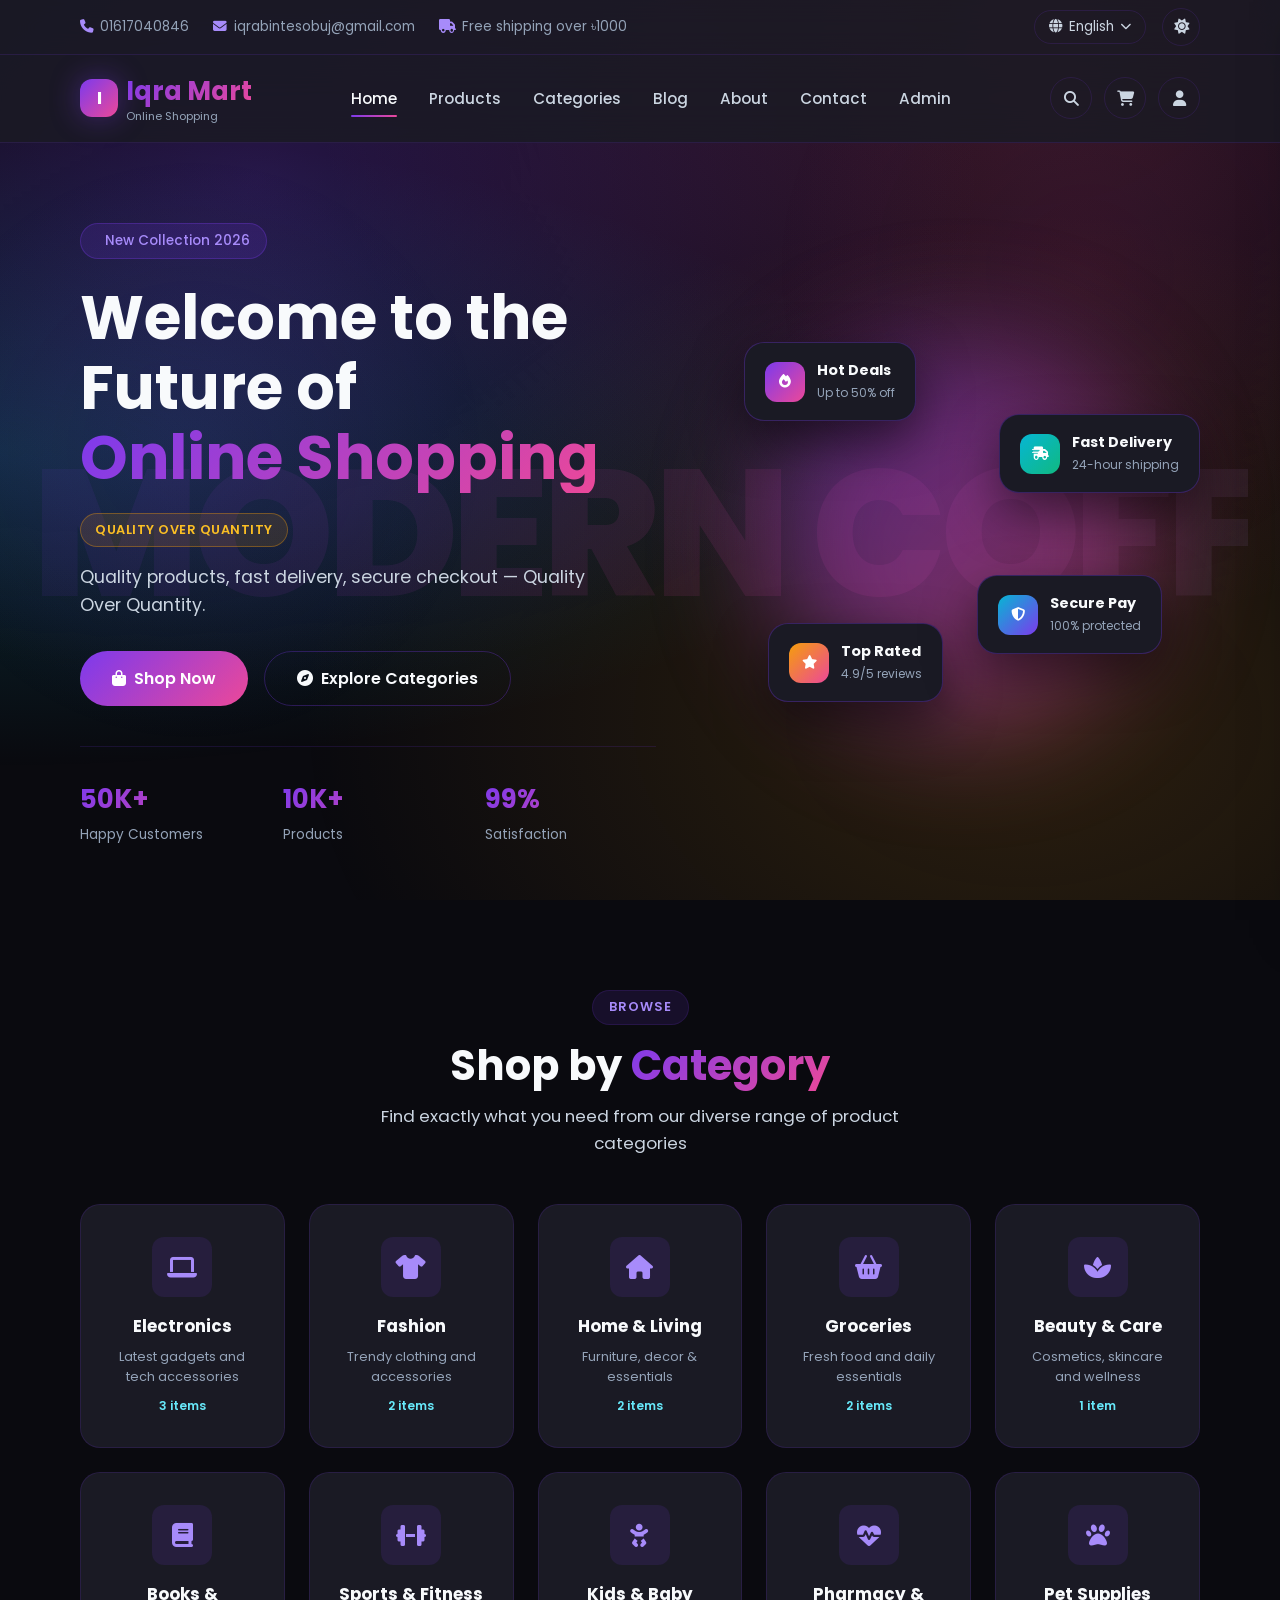
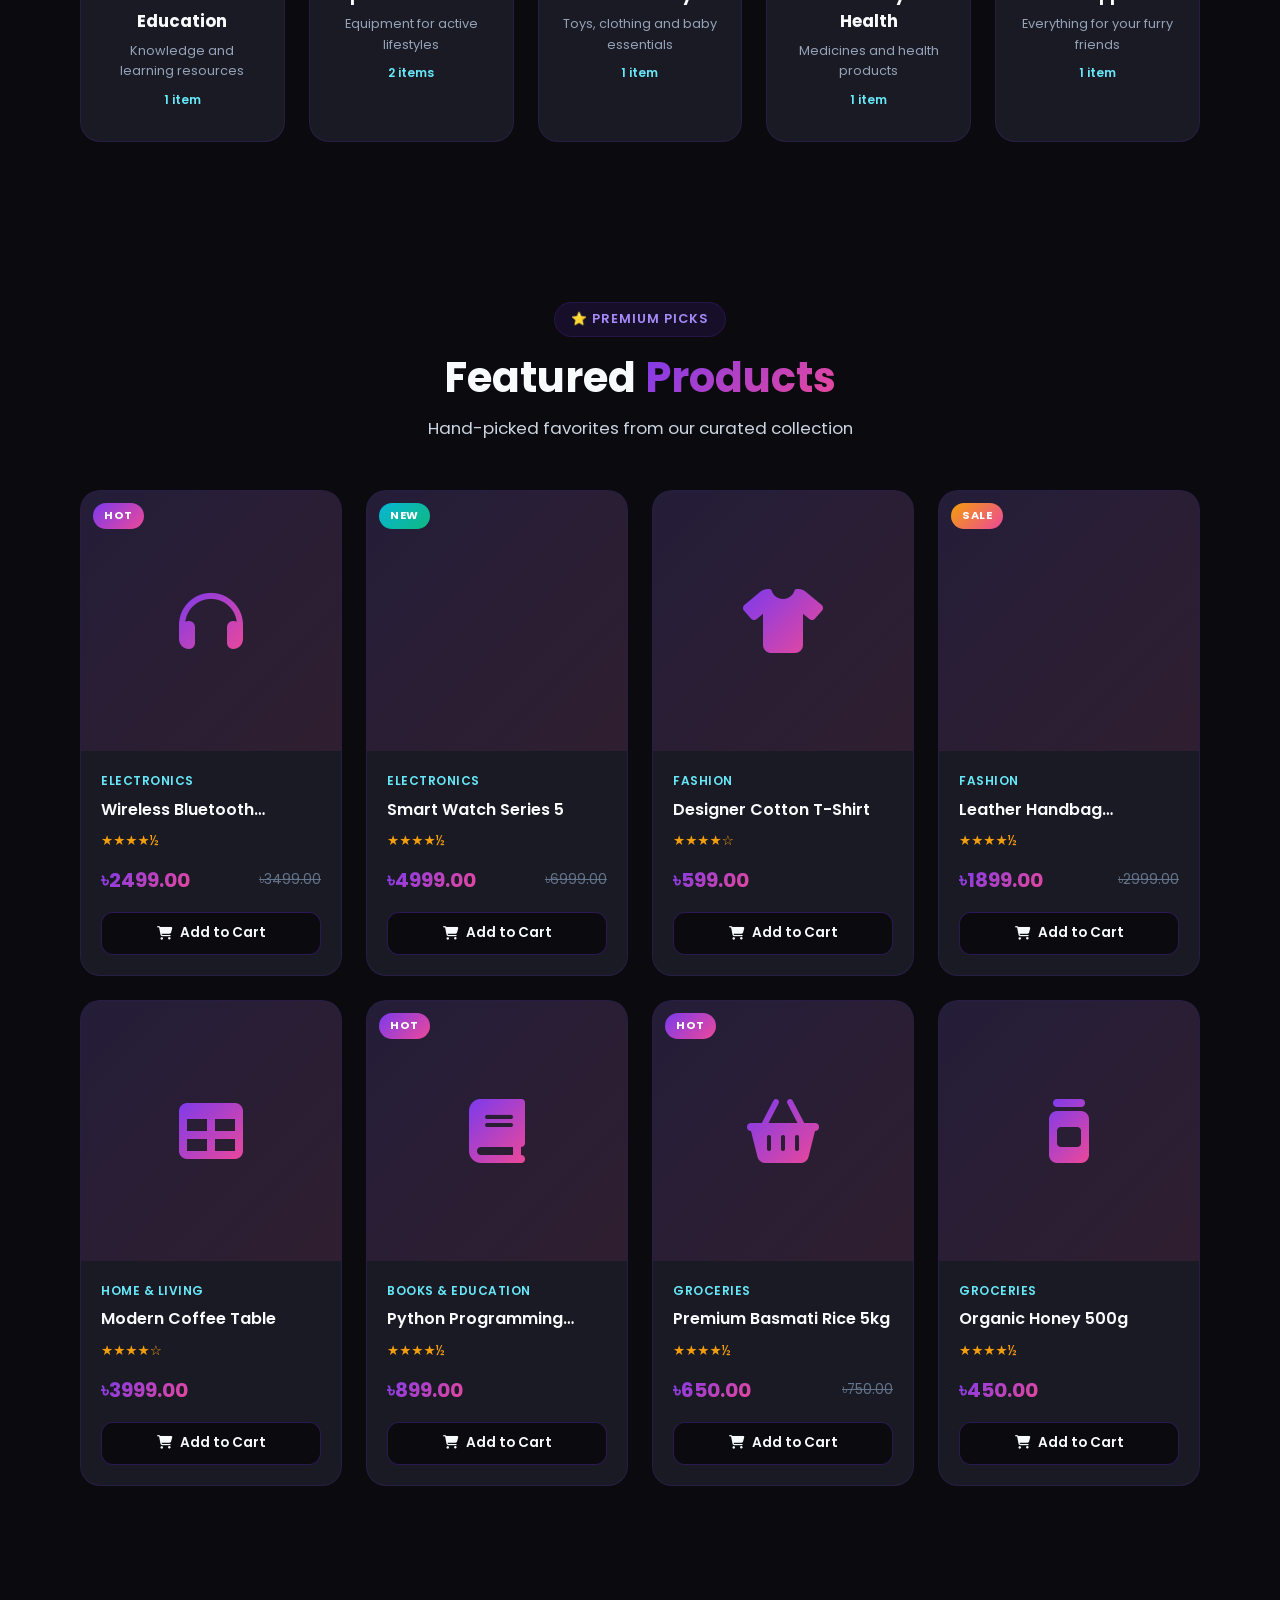
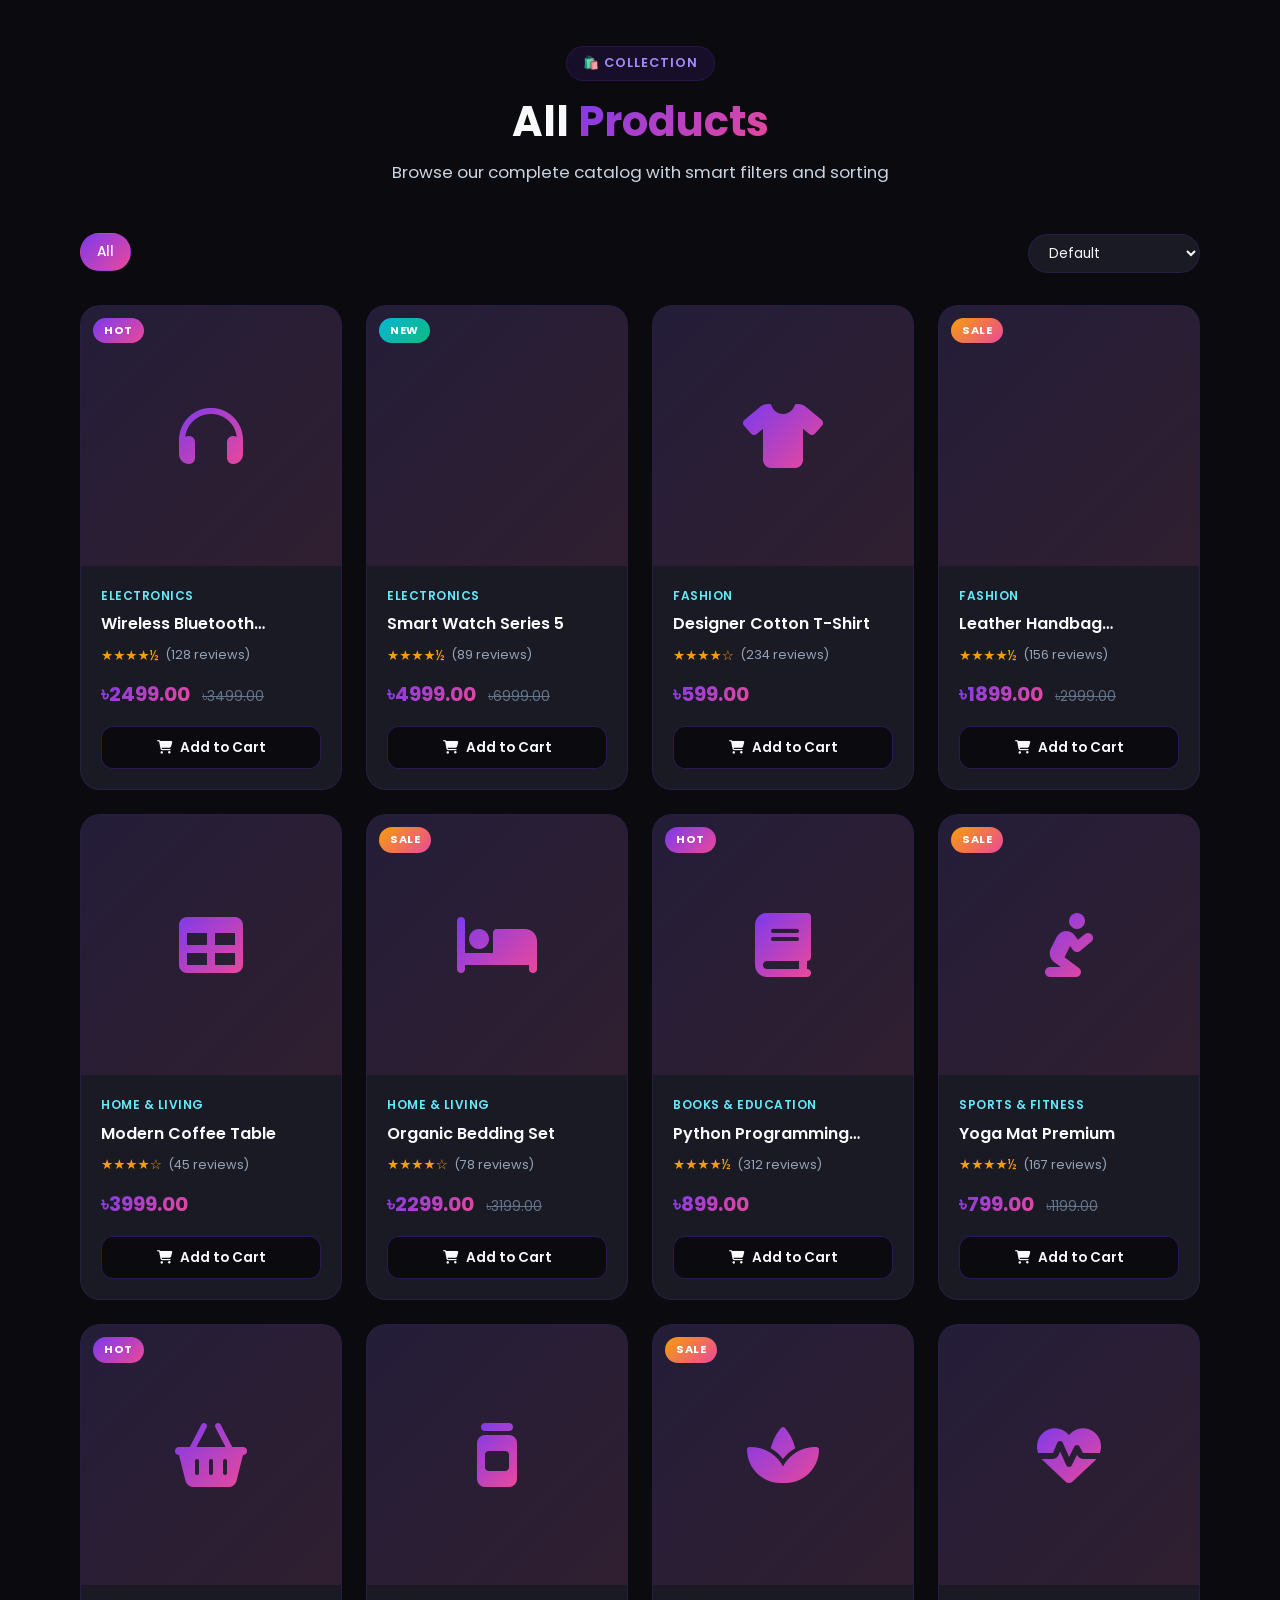
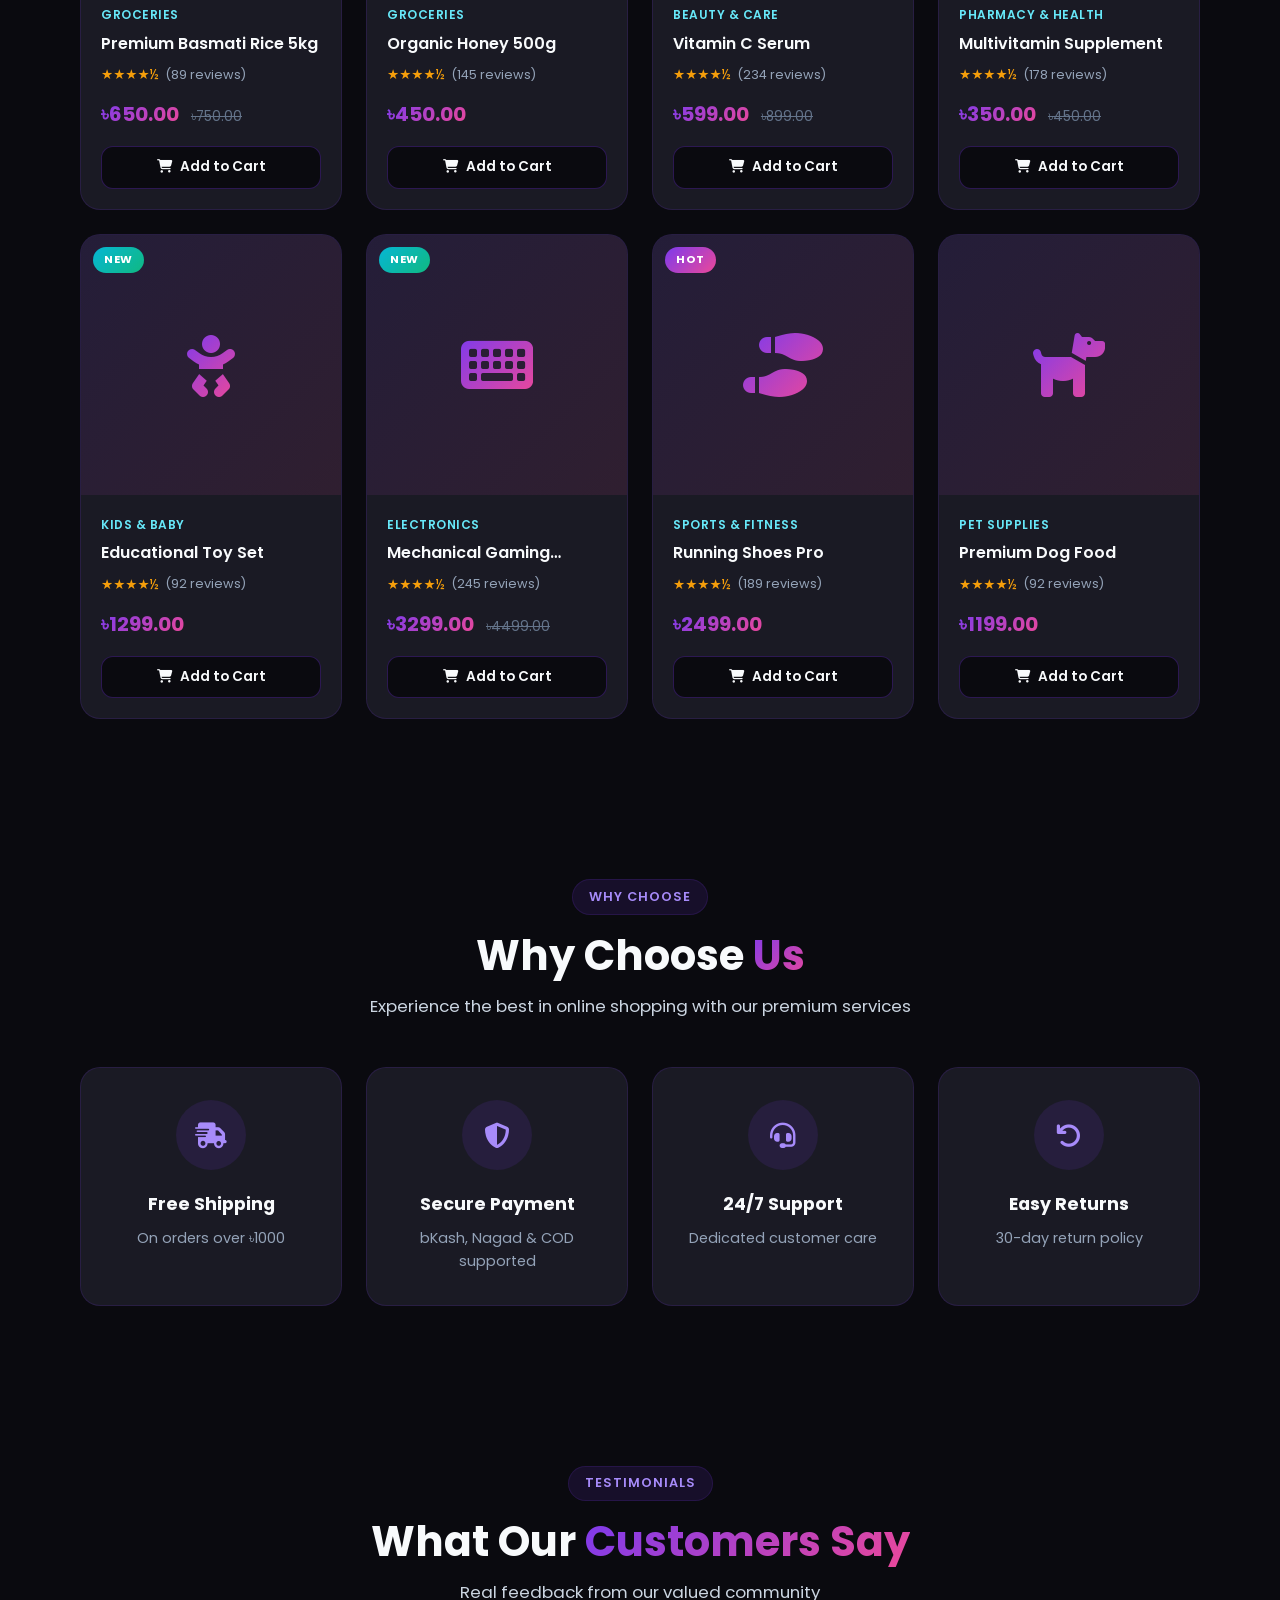
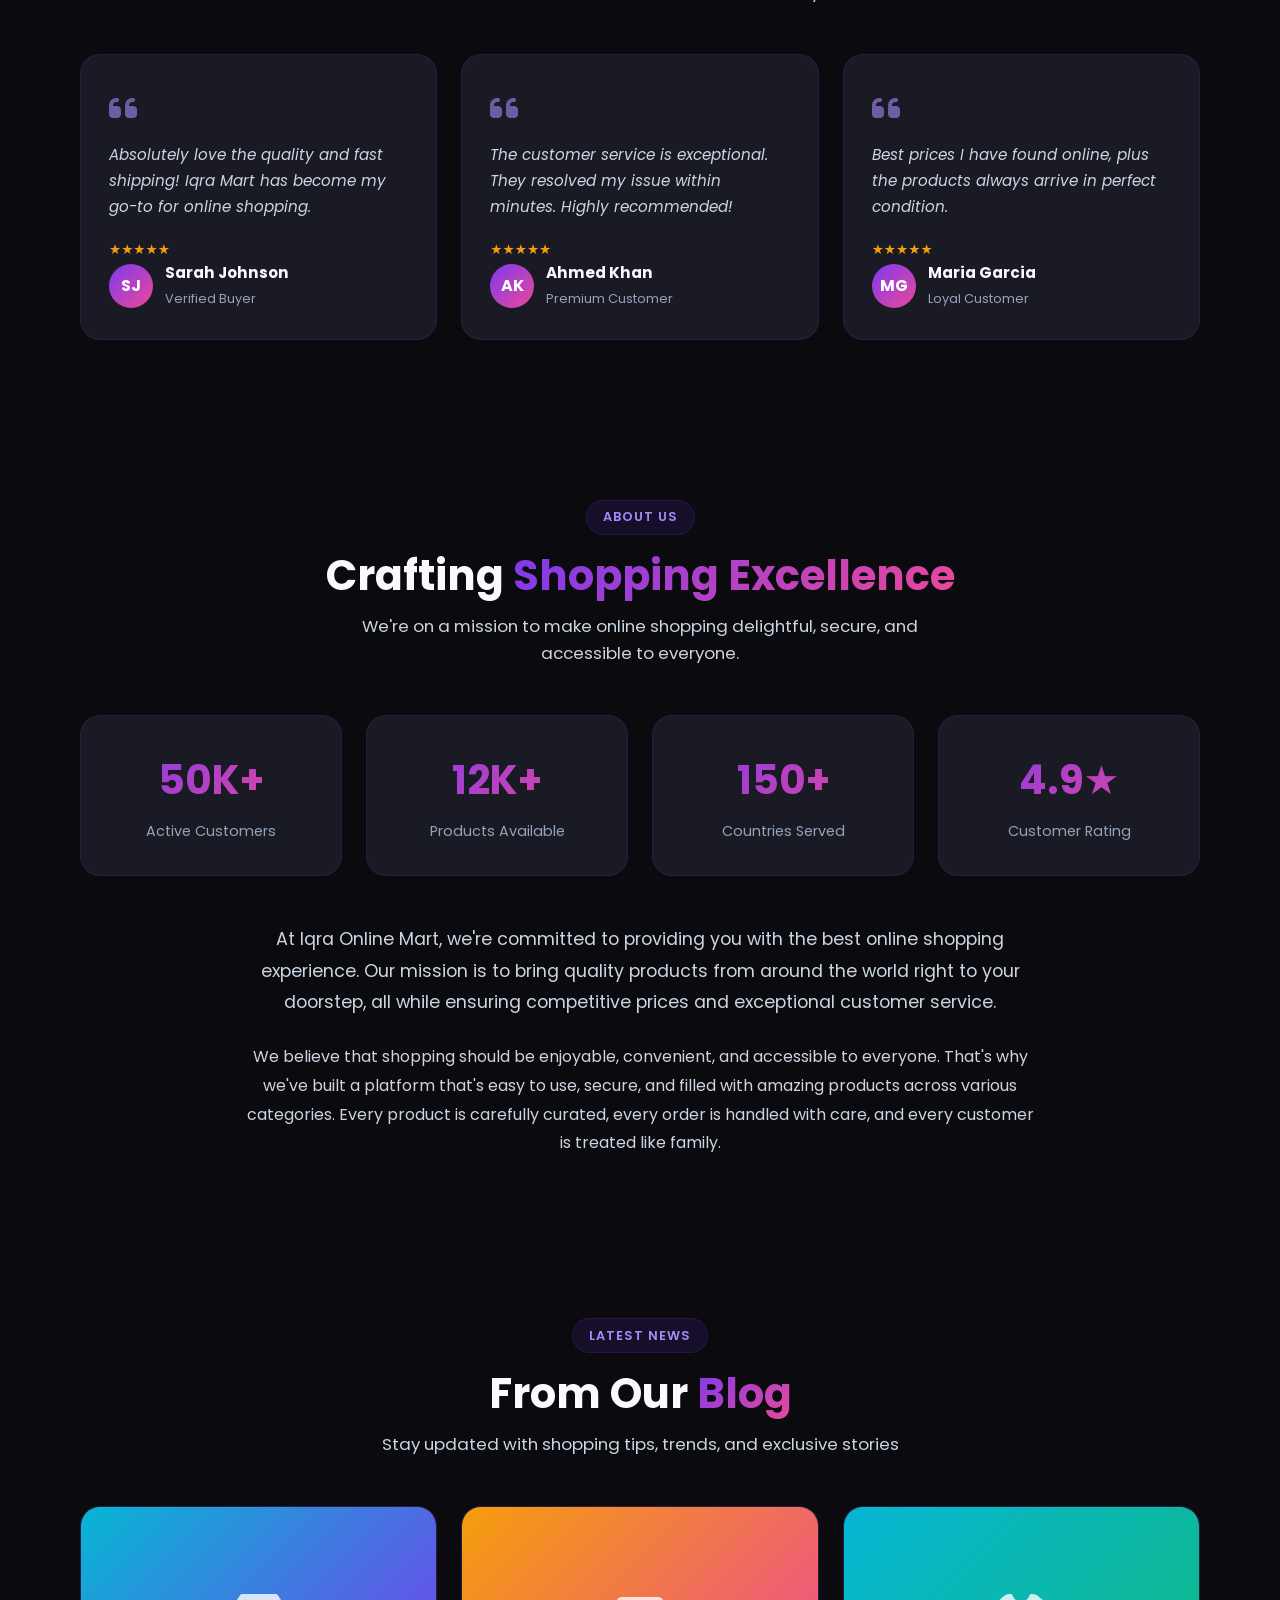
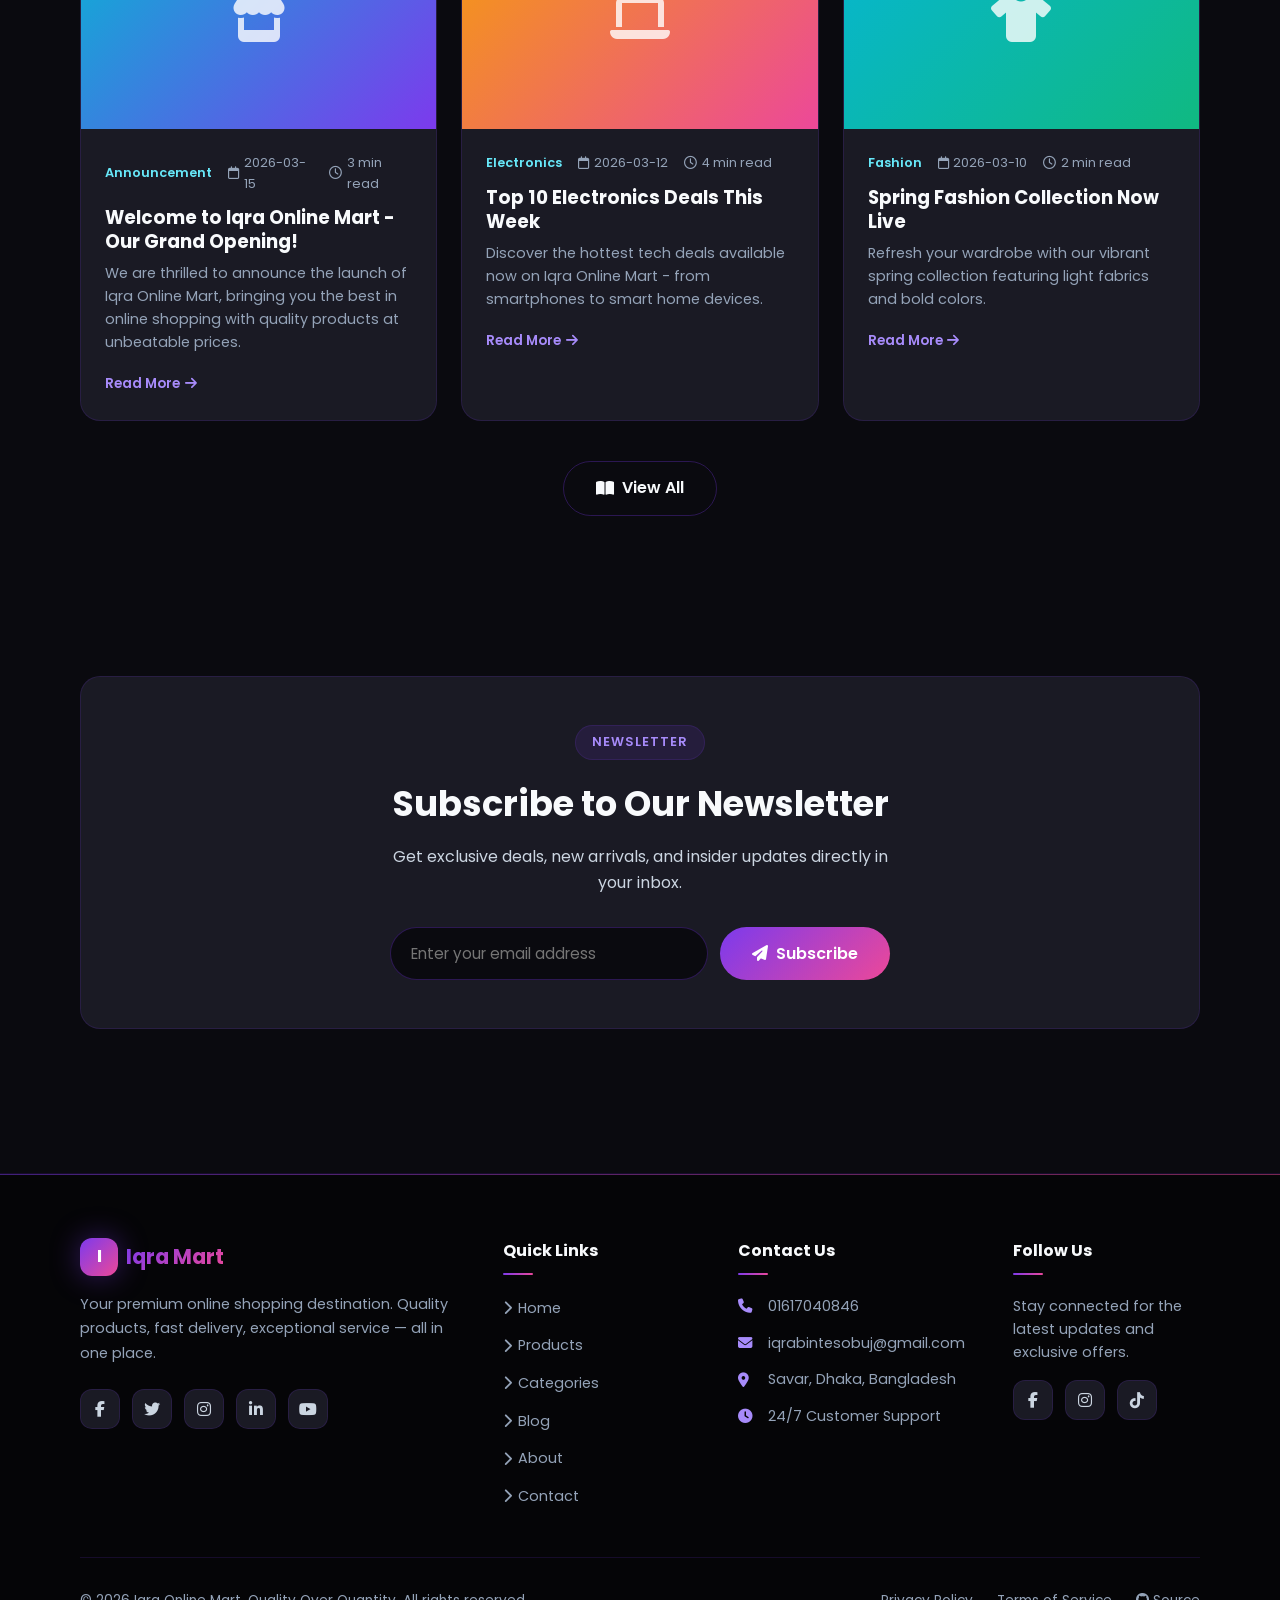
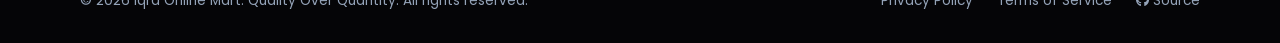
==== index.html @ 7428829f "Add mobile admin sidebar toggle, complete CMS integration polish - Mobile admin sidebar collapses be" ====
<!DOCTYPE html>
<html lang="en">
<head>
    <meta charset="UTF-8">
    <meta name="viewport" content="width=device-width, initial-scale=1.0">
    <meta name="description" content="Iqra Online Mart - Your premium online shopping destination with thousands of quality products">
    <meta name="theme-color" content="#7c3aed">
    <title>Iqra Online Mart - Premium Online Shopping</title>
    <link rel="preconnect" href="https://fonts.googleapis.com">
    <link rel="preconnect" href="https://fonts.gstatic.com" crossorigin>
    <link href="https://fonts.googleapis.com/css2?family=Poppins:wght@300;400;500;600;700;800&display=swap" rel="stylesheet">
    <link rel="stylesheet" href="https://cdnjs.cloudflare.com/ajax/libs/font-awesome/6.4.0/css/all.min.css">
    <link rel="stylesheet" href="styles.css">
    <link rel="icon" href="data:image/svg+xml,<svg xmlns='http://www.w3.org/2000/svg' viewBox='0 0 100 100'><rect width='100' height='100' rx='20' fill='%237c3aed'/><text x='50' y='65' text-anchor='middle' font-size='55' fill='white' font-family='Poppins' font-weight='700'>I</text></svg>">
</head>
<body>
    <!-- Top Bar -->
    <div class="topbar">
        <div class="container topbar-inner">
            <div class="topbar-info">
                <span><i class="fas fa-phone"></i> <span data-cms="phone">01617040846</span></span>
                <span><i class="fas fa-envelope"></i> <span data-cms="email">iqrabintesobuj@gmail.com</span></span>
                <span><i class="fas fa-truck"></i> <span data-cms="shipping-note" data-i18n="shippingNote">Free shipping over ৳1000</span></span>
            </div>
            <div class="topbar-actions">
                <div class="lang-selector">
                    <button id="langBtn" class="lang-btn">
                        <i class="fas fa-globe"></i> <span id="currentLangLabel">English</span>
                        <i class="fas fa-chevron-down" style="font-size:0.7rem"></i>
                    </button>
                    <div id="langDropdown" class="lang-dropdown">
                        <button data-lang="en" class="lang-option active">🇬🇧 English</button>
                        <button data-lang="bn" class="lang-option">🇧🇩 বাংলা</button>
                    </div>
                </div>
                <button id="themeToggle" class="theme-toggle" title="Toggle theme"><i class="fas fa-moon"></i></button>
            </div>
        </div>
    </div>

    <!-- Header -->
    <header>
        <div class="container header-inner">
            <a href="index.html" class="logo">
                <div class="logo-mark">I</div>
                <div>
                    <div class="logo-text">Iqra Mart</div>
                    <div class="logo-sub">Online Shopping</div>
                </div>
            </a>
            <nav>
                <ul class="nav-links">
                    <li><a href="index.html" class="active" data-i18n="home">Home</a></li>
                    <li><a href="#products" data-i18n="products">Products</a></li>
                    <li><a href="#categories" data-i18n="categories">Categories</a></li>
                    <li><a href="blog.html" data-i18n="blog">Blog</a></li>
                    <li><a href="#about" data-i18n="about">About</a></li>
                    <li><a href="contact.html" data-i18n="contact">Contact</a></li>
                    <li><a href="admin-login.html" data-i18n="admin">Admin</a></li>
                </ul>
            </nav>
            <div class="header-actions">
                <button id="searchBtn" class="icon-btn" title="Search"><i class="fas fa-search"></i></button>
                <button id="cartBtn" class="icon-btn" title="Cart">
                    <i class="fas fa-shopping-cart"></i>
                    <span class="cart-badge badge" style="display:none">0</span>
                </button>
                <button id="accountBtn" class="icon-btn" title="Account"><i class="fas fa-user"></i></button>
                <button id="mobileMenuBtn" class="mobile-menu-btn"><i class="fas fa-bars"></i></button>
            </div>
        </div>
    </header>

    <!-- Hero Section -->
    <section class="hero">
        <div class="container">
            <div class="hero-inner">
                <!-- Transparent big typography — shows a random product name -->
                <div class="hero-typo" id="heroTypo" aria-hidden="true"></div>
                <div class="hero-content">
                    <div class="hero-badge">
                        <i class="fas fa-sparkles"></i>
                        <span data-cms="hero-badge" data-i18n="heroBadge">New Collection 2026</span>
                    </div>
                    <h1>
                        <span data-cms="hero-title" data-i18n="welcome">Welcome to the Future of</span>
                        <span class="gradient-text" data-cms="hero-highlight" data-i18n="welcomeHighlight">Online Shopping</span>
                    </h1>
                    <div class="hero-motto" data-cms="motto">Quality Over Quantity</div>
                    <p data-cms="hero-subtitle" data-i18n="subtitle">Discover thousands of premium products across electronics, fashion, home, and more — all with fast delivery and secure checkout.</p>
                    <div class="hero-actions">
                        <a href="#products" class="btn btn-lg">
                            <i class="fas fa-shopping-bag"></i>
                            <span data-i18n="shopNow">Shop Now</span>
                        </a>
                        <a href="#categories" class="btn btn-lg btn-outline">
                            <i class="fas fa-compass"></i>
                            <span data-i18n="explore">Explore Categories</span>
                        </a>
                    </div>
                    <div class="hero-stats">
                        <div class="hero-stat">
                            <div class="hero-stat-value" data-i18n="stat1Value">50K+</div>
                            <div class="hero-stat-label" data-i18n="stat1Label">Happy Customers</div>
                        </div>
                        <div class="hero-stat">
                            <div class="hero-stat-value" data-i18n="stat2Value">10K+</div>
                            <div class="hero-stat-label" data-i18n="stat2Label">Products</div>
                        </div>
                        <div class="hero-stat">
                            <div class="hero-stat-value" data-i18n="stat3Value">99%</div>
                            <div class="hero-stat-label" data-i18n="stat3Label">Satisfaction</div>
                        </div>
                    </div>
                </div>
                <div class="hero-visual">
                    <div class="hero-orb"></div>
                    <div class="floating-shape shape-1"></div>
                    <div class="floating-shape shape-2"></div>
                    <div class="floating-shape shape-3"></div>
                    <div class="floating-shape shape-4"></div>

                    <div class="hero-card hero-card-1">
                        <div class="hero-card-icon"><i class="fas fa-fire"></i></div>
                        <div class="hero-card-text">
                            <strong>Hot Deals</strong>
                            <small>Up to 50% off</small>
                        </div>
                    </div>
                    <div class="hero-card hero-card-2">
                        <div class="hero-card-icon green"><i class="fas fa-shipping-fast"></i></div>
                        <div class="hero-card-text">
                            <strong>Fast Delivery</strong>
                            <small>24-hour shipping</small>
                        </div>
                    </div>
                    <div class="hero-card hero-card-3">
                        <div class="hero-card-icon warm"><i class="fas fa-star"></i></div>
                        <div class="hero-card-text">
                            <strong>Top Rated</strong>
                            <small>4.9/5 reviews</small>
                        </div>
                    </div>
                    <div class="hero-card hero-card-4">
                        <div class="hero-card-icon accent"><i class="fas fa-shield-alt"></i></div>
                        <div class="hero-card-text">
                            <strong>Secure Pay</strong>
                            <small>100% protected</small>
                        </div>
                    </div>
                </div>
            </div>
        </div>
    </section>

    <!-- Categories Section -->
    <section class="section" id="categories">
        <div class="container">
            <div class="section-header">
                <div class="section-tag" data-i18n="categoriesTag">Browse</div>
                <h2 class="section-title"><span data-i18n="categoriesTitle">Shop by</span> <span class="gradient-text" data-i18n="categoriesGradient">Category</span></h2>
                <p class="section-subtitle" data-i18n="categoriesSubtitle">Find exactly what you need from our diverse range of product categories</p>
            </div>
            <div class="categories-grid" id="categoriesGrid"></div>
        </div>
    </section>

    <!-- Featured Products -->
    <section class="section" id="featured">
        <div class="container">
            <div class="section-header">
                <div class="section-tag">⭐ Premium Picks</div>
                <h2 class="section-title"><span data-i18n="featuredProducts">Featured</span> <span class="gradient-text" data-i18n="featuredGradient">Products</span></h2>
                <p class="section-subtitle" data-i18n="featuredSubtitle">Hand-picked favorites from our curated collection</p>
            </div>
            <div class="products-grid" id="featuredGrid"></div>
        </div>
    </section>

    <!-- All Products -->
    <section class="section" id="products">
        <div class="container">
            <div class="section-header">
                <div class="section-tag">🛍️ Collection</div>
                <h2 class="section-title">All <span class="gradient-text">Products</span></h2>
                <p class="section-subtitle">Browse our complete catalog with smart filters and sorting</p>
            </div>
            <div class="products-toolbar">
                <div class="filter-tabs" id="filterTabs">
                    <button class="filter-tab active" data-category="all" data-i18n="allCategories">All</button>
                </div>
                <select class="sort-select">
                    <option value="default" data-i18n="sortDefault">Default</option>
                    <option value="priceLow" data-i18n="sortPriceLow">Price: Low to High</option>
                    <option value="priceHigh" data-i18n="sortPriceHigh">Price: High to Low</option>
                    <option value="rating" data-i18n="sortRating">Top Rated</option>
                    <option value="newest" data-i18n="sortNewest">Newest</option>
                </select>
            </div>
            <div class="products-grid" id="productsGrid"></div>
        </div>
    </section>

    <!-- Features Section -->
    <section class="section" id="features">
        <div class="container">
            <div class="section-header">
                <div class="section-tag" data-i18n="whyChooseUs">Why Choose Us</div>
                <h2 class="section-title"><span data-i18n="whyChooseUs">Why Choose</span> <span class="gradient-text" data-i18n="whyGradient">Us</span></h2>
                <p class="section-subtitle" data-i18n="whySubtitle">Experience the best in online shopping with our premium services</p>
            </div>
            <div class="features-grid" id="featuresGrid">
                <div class="feature-card scroll-reveal">
                    <div class="feature-icon"><i class="fas fa-shipping-fast"></i></div>
                    <h3 data-i18n="feature1Title">Free Shipping</h3>
                    <p data-i18n="feature1Desc">On orders over $100</p>
                </div>
                <div class="feature-card scroll-reveal">
                    <div class="feature-icon"><i class="fas fa-shield-alt"></i></div>
                    <h3 data-i18n="feature2Title">Secure Payment</h3>
                    <p data-i18n="feature2Desc">100% protected checkout</p>
                </div>
                <div class="feature-card scroll-reveal">
                    <div class="feature-icon"><i class="fas fa-headset"></i></div>
                    <h3 data-i18n="feature3Title">24/7 Support</h3>
                    <p data-i18n="feature3Desc">Dedicated customer care</p>
                </div>
                <div class="feature-card scroll-reveal">
                    <div class="feature-icon"><i class="fas fa-undo"></i></div>
                    <h3 data-i18n="feature4Title">Easy Returns</h3>
                    <p data-i18n="feature4Desc">30-day return policy</p>
                </div>
            </div>
        </div>
    </section>

    <!-- Testimonials -->
    <section class="section" id="testimonials">
        <div class="container">
            <div class="section-header">
                <div class="section-tag" data-i18n="testimonialsTag">Testimonials</div>
                <h2 class="section-title"><span data-i18n="testimonialsTitle">What Our</span> <span class="gradient-text" data-i18n="testimonialsGradient">Customers Say</span></h2>
                <p class="section-subtitle" data-i18n="testimonialsSubtitle">Real feedback from our valued community</p>
            </div>
            <div class="testimonials-grid" id="testimonialsGrid"></div>
        </div>
    </section>

    <!-- About -->
    <section class="section" id="about">
        <div class="container">
            <div class="section-header">
                <div class="section-tag">About Us</div>
                <h2 class="section-title"><span data-cms="about-title">Crafting</span> <span class="gradient-text" data-cms="about-highlight">Shopping Excellence</span></h2>
                <p class="section-subtitle" data-cms="about-subtitle">We're on a mission to make online shopping delightful, secure, and accessible to everyone.</p>
            </div>
            <div class="stats-row">
                <div class="stat-block scroll-reveal">
                    <div class="stat-block-value">50K+</div>
                    <div class="stat-block-label">Active Customers</div>
                </div>
                <div class="stat-block scroll-reveal">
                    <div class="stat-block-value">12K+</div>
                    <div class="stat-block-label">Products Available</div>
                </div>
                <div class="stat-block scroll-reveal">
                    <div class="stat-block-value">150+</div>
                    <div class="stat-block-label">Countries Served</div>
                </div>
                <div class="stat-block scroll-reveal">
                    <div class="stat-block-value">4.9★</div>
                    <div class="stat-block-label">Customer Rating</div>
                </div>
            </div>
            <div style="max-width:800px;margin:3rem auto 0;text-align:center;color:var(--text-secondary);line-height:1.8;">
                <p style="font-size:1.1rem;margin-bottom:1.5rem;" data-cms="about-p1">At Iqra Online Mart, we're committed to providing you with the best online shopping experience. Our mission is to bring quality products from around the world right to your doorstep, all while ensuring competitive prices and exceptional customer service.</p>
                <p data-cms="about-p2">We believe that shopping should be enjoyable, convenient, and accessible to everyone. That's why we've built a platform that's easy to use, secure, and filled with amazing products across various categories. Every product is carefully curated, every order is handled with care, and every customer is treated like family.</p>
            </div>
        </div>
    </section>

    <!-- Blog Section -->
    <section class="section" id="blog">
        <div class="container">
            <div class="section-header">
                <div class="section-tag" data-i18n="blogTag">Latest News</div>
                <h2 class="section-title"><span data-i18n="blogTitle">From Our</span> <span class="gradient-text" data-i18n="blogGradient">Blog</span></h2>
                <p class="section-subtitle" data-i18n="blogSubtitle">Stay updated with shopping tips, trends, and exclusive stories</p>
            </div>
            <div class="blog-grid" id="blogGrid"></div>
            <div class="text-center" style="margin-top:2.5rem;">
                <a href="blog.html" class="btn btn-outline btn-lg"><i class="fas fa-book-open"></i> <span data-i18n="viewAll">View All</span></a>
            </div>
        </div>
    </section>

    <!-- Newsletter -->
    <section class="section">
        <div class="container">
            <div class="newsletter">
                <div class="section-tag" style="margin-bottom:1rem;" data-i18n="newsletter">Newsletter</div>
                <h2><span data-i18n="newsletterTitle">Subscribe to Our</span> <span class="gradient-text" data-i18n="newsletterGradient">Newsletter</span></h2>
                <p data-i18n="newsletterSubtitle">Get exclusive deals, new arrivals, and insider updates directly in your inbox.</p>
                <form class="newsletter-form" id="newsletterForm">
                    <input type="email" class="newsletter-input" placeholder="Enter your email address" data-i18n-placeholder="newsletterPlaceholder" required>
                    <button type="submit" class="btn btn-lg">
                        <i class="fas fa-paper-plane"></i>
                        <span data-i18n="newsletterBtn">Subscribe</span>
                    </button>
                </form>
            </div>
        </div>
    </section>

    <!-- Footer -->
    <footer>
        <div class="container">
            <div class="footer-grid">
                <div class="footer-brand">
                    <a href="index.html" class="logo">
                        <div class="logo-mark">I</div>
                        <div class="logo-text" style="font-size:1.3rem;">Iqra Mart</div>
                    </a>
                    <p data-cms="footer-tagline">Your premium online shopping destination. Quality products, fast delivery, exceptional service — all in one place.</p>
                    <div class="footer-social">
                        <a href="#" data-cms-link="facebook" aria-label="Facebook"><i class="fab fa-facebook-f"></i></a>
                        <a href="#" data-cms-link="twitter" aria-label="Twitter"><i class="fab fa-twitter"></i></a>
                        <a href="#" data-cms-link="instagram" aria-label="Instagram"><i class="fab fa-instagram"></i></a>
                        <a href="#" data-cms-link="linkedin" aria-label="LinkedIn"><i class="fab fa-linkedin-in"></i></a>
                        <a href="#" aria-label="YouTube"><i class="fab fa-youtube"></i></a>
                    </div>
                </div>
                <div class="footer-section">
                    <h4 data-i18n="quickLinks">Quick Links</h4>
                    <ul class="footer-links">
                        <li><a href="index.html"><i class="fas fa-chevron-right"></i> <span data-i18n="home">Home</span></a></li>
                        <li><a href="#products"><i class="fas fa-chevron-right"></i> <span data-i18n="products">Products</span></a></li>
                        <li><a href="#categories"><i class="fas fa-chevron-right"></i> <span data-i18n="categories">Categories</span></a></li>
                        <li><a href="blog.html"><i class="fas fa-chevron-right"></i> <span data-i18n="blog">Blog</span></a></li>
                        <li><a href="#about"><i class="fas fa-chevron-right"></i> <span data-i18n="about">About</span></a></li>
                        <li><a href="contact.html"><i class="fas fa-chevron-right"></i> <span data-i18n="contact">Contact</span></a></li>
                    </ul>
                </div>
                <div class="footer-section">
                    <h4 data-i18n="contactUs">Contact Us</h4>
                    <div class="footer-contact-item"><i class="fas fa-phone"></i> <span data-cms="phone">+880 1234 567890</span></div>
                    <div class="footer-contact-item"><i class="fas fa-envelope"></i> <span data-cms="email">support@iqramart.com</span></div>
                    <div class="footer-contact-item"><i class="fas fa-map-marker-alt"></i> <span data-cms="address">123 Shopping Street, Dhaka</span></div>
                    <div class="footer-contact-item"><i class="fas fa-clock"></i> 24/7 Customer Support</div>
                </div>
                <div class="footer-section">
                    <h4 data-i18n="followUs">Follow Us</h4>
                    <p style="color:var(--text-tertiary);font-size:0.9rem;margin-bottom:1rem;">Stay connected for the latest updates and exclusive offers.</p>
                    <div class="footer-social">
                        <a href="#"><i class="fab fa-facebook-f"></i></a>
                        <a href="#"><i class="fab fa-instagram"></i></a>
                        <a href="#"><i class="fab fa-tiktok"></i></a>
                    </div>
                </div>
            </div>
            <div class="footer-bottom">
                <div data-cms="copyright" data-i18n="copyright">© 2026 Iqra Online Mart. All rights reserved.</div>
                <div class="footer-bottom-links">
                    <a href="#" data-i18n="privacy">Privacy Policy</a>
                    <a href="#" data-i18n="terms">Terms of Service</a>
                    <a href="https://github.com/miahsobuj/iqraonlinemart" data-cms="repo-link" target="_blank" rel="noopener" title="Source on GitHub"><i class="fab fa-github"></i> <span data-i18n="source">Source</span></a>
                </div>
            </div>
        </div>
    </footer>

    <!-- Cart Drawer -->
    <div id="cartDrawerOverlay" class="cart-drawer-overlay"></div>
    <div id="cartDrawer" class="cart-drawer">
        <div class="cart-drawer-header">
            <h3><i class="fas fa-shopping-cart"></i> <span data-i18n="cart">Cart</span></h3>
            <button id="cartClose" class="modal-close"><i class="fas fa-times"></i></button>
        </div>
        <div class="cart-drawer-body" id="cartDrawerBody"></div>
        <div class="cart-drawer-footer">
            <div class="cart-total-row">
                <span class="label" data-i18n="total">Total</span>
                <span class="total" id="cartTotalValue">$0.00</span>
            </div>
            <button id="checkoutBtn" class="btn btn-lg" style="width:100%;">
                <i class="fas fa-lock"></i>
                <span data-i18n="checkout">Checkout</span>
            </button>
        </div>
    </div>

    <!-- Search Modal -->
    <div id="searchModal" class="modal">
        <div class="modal-content search-content">
            <button id="searchClose" class="modal-close"><i class="fas fa-times"></i></button>
            <h2 data-i18n="search">Search</h2>
            <div class="search-input-wrap">
                <i class="fas fa-search"></i>
                <input id="searchInput" type="text" class="search-big-input" placeholder="Search for products..." data-i18n-placeholder="searchPlaceholder">
            </div>
            <div id="searchResults"></div>
        </div>
    </div>

    <!-- Auth Modal (Login / Register) -->
    <div id="authModal" class="modal" aria-hidden="true">
        <div class="modal-content auth-modal-content">
            <button id="authClose" class="modal-close"><i class="fas fa-times"></i></button>
            <div class="auth-tabs">
                <button class="auth-tab active" data-tab="login" data-i18n="signIn">Sign In</button>
                <button class="auth-tab" data-tab="register" data-i18n="register">Register</button>
            </div>
            <form id="loginForm" class="auth-form" data-pane="login">
                <h3 data-i18n="signInTitle">Welcome back!</h3>
                <div class="form-group">
                    <label class="form-label" data-i18n="email">Email</label>
                    <input class="form-input" name="email" type="email" required>
                </div>
                <div class="form-group">
                    <label class="form-label" data-i18n="password">Password</label>
                    <input class="form-input" name="password" type="password" required minlength="4">
                </div>
                <button type="submit" class="btn btn-lg" style="width:100%;"><i class="fas fa-sign-in-alt"></i> <span data-i18n="signIn">Sign In</span></button>
                <p class="auth-switch" data-i18n="noAccount">Don't have an account? <a href="#" data-switch="register" data-i18n="register">Register</a></p>
            </form>
            <form id="registerForm" class="auth-form" data-pane="register" style="display:none">
                <h3 data-i18n="registerTitle">Create your account</h3>
                <div class="form-row">
                    <div class="form-group">
                        <label class="form-label" data-i18n="firstName">First Name</label>
                        <input class="form-input" name="firstName" required>
                    </div>
                    <div class="form-group">
                        <label class="form-label" data-i18n="lastName">Last Name</label>
                        <input class="form-input" name="lastName" required>
                    </div>
                </div>
                <div class="form-group">
                    <label class="form-label" data-i18n="email">Email</label>
                    <input class="form-input" name="email" type="email" required>
                </div>
                <div class="form-group">
                    <label class="form-label" data-i18n="phone">Phone</label>
                    <input class="form-input" name="phone" type="tel" placeholder="01XXXXXXXXX">
                </div>
                <div class="form-group">
                    <label class="form-label" data-i18n="password">Password</label>
                    <input class="form-input" name="password" type="password" required minlength="4">
                </div>
                <div class="form-group">
                    <label class="form-label" data-i18n="confirmPassword">Confirm Password</label>
                    <input class="form-input" name="confirmPassword" type="password" required minlength="4">
                </div>
                <button type="submit" class="btn btn-lg" style="width:100%;"><i class="fas fa-user-plus"></i> <span data-i18n="register">Register</span></button>
                <p class="auth-switch" data-i18n="haveAccount">Already have an account? <a href="#" data-switch="login" data-i18n="signIn">Sign In</a></p>
            </form>
        </div>
    </div>

    <script src="script.js"></script>
    <script>
        // Render filter tabs after products are loaded
        setTimeout(() => {
            const filterTabs = document.querySelector('#filterTabs');
            if (filterTabs && window.Store) {
                const tabs = ['all', ...new Set(window.Store.state.products.map(p => p.category))];
                filterTabs.innerHTML = tabs.map(cat => `<button class="filter-tab ${cat === 'all' ? 'active' : ''}" data-category="${cat}">${cat === 'all' ? 'All' : cat}</button>`).join('');
            }
        }, 500);
    </script>
</body>
</html>
---- styles.css ----
/* ============================================
   IQRA ONLINE MART - PROFESSIONAL DARK THEME
   Elegant, colorful, animated, professional
   ============================================ */

* {
    margin: 0;
    padding: 0;
    box-sizing: border-box;
}

:root {
    /* Brand colors */
    --primary: #7c3aed;
    --primary-light: #a78bfa;
    --primary-dark: #5b21b6;
    --secondary: #ec4899;
    --secondary-light: #f472b6;
    --accent: #06b6d4;
    --accent-light: #67e8f9;
    --success: #10b981;
    --warning: #f59e0b;
    --danger: #ef4444;
    --info: #3b82f6;

    /* Dark theme palette */
    --bg-base: #0a0a0f;
    --bg-deep: #050507;
    --bg-surface: #13131a;
    --bg-elevated: #1a1a24;
    --bg-overlay: rgba(26, 26, 36, 0.85);

    /* Text */
    --text-primary: #f8fafc;
    --text-secondary: #cbd5e1;
    --text-tertiary: #94a3b8;
    --text-muted: #64748b;

    /* Borders & shadows */
    --border: rgba(124, 58, 237, 0.15);
    --border-strong: rgba(124, 58, 237, 0.3);
    --shadow-sm: 0 2px 8px rgba(0, 0, 0, 0.3);
    --shadow-md: 0 8px 24px rgba(0, 0, 0, 0.4);
    --shadow-lg: 0 20px 50px rgba(0, 0, 0, 0.5);
    --shadow-glow: 0 0 30px rgba(124, 58, 237, 0.4);

    /* Gradients */
    --gradient-primary: linear-gradient(135deg, #7c3aed 0%, #ec4899 100%);
    --gradient-accent: linear-gradient(135deg, #06b6d4 0%, #7c3aed 100%);
    --gradient-warm: linear-gradient(135deg, #f59e0b 0%, #ec4899 100%);
    --gradient-cool: linear-gradient(135deg, #06b6d4 0%, #10b981 100%);
    --gradient-mesh: radial-gradient(at 20% 20%, rgba(124, 58, 237, 0.25) 0px, transparent 50%),
                     radial-gradient(at 80% 0%, rgba(236, 72, 153, 0.2) 0px, transparent 50%),
                     radial-gradient(at 0% 50%, rgba(6, 182, 212, 0.2) 0px, transparent 50%),
                     radial-gradient(at 80% 80%, rgba(245, 158, 11, 0.15) 0px, transparent 50%);

    /* Motion */
    --t-fast: 0.15s;
    --t-base: 0.3s;
    --t-slow: 0.5s;
    --ease: cubic-bezier(0.4, 0, 0.2, 1);
    --ease-bounce: cubic-bezier(0.68, -0.55, 0.265, 1.55);

    /* Layout */
    --container: 1280px;
    --radius-sm: 8px;
    --radius-md: 12px;
    --radius-lg: 20px;
    --radius-full: 9999px;
}

html {
    scroll-behavior: smooth;
}

body {
    font-family: 'Poppins', system-ui, -apple-system, sans-serif;
    background: var(--bg-base);
    color: var(--text-primary);
    line-height: 1.6;
    overflow-x: hidden;
    min-height: 100vh;
    position: relative;
}

/* Animated background mesh */
body::before {
    content: '';
    position: fixed;
    inset: 0;
    background: var(--gradient-mesh);
    z-index: -2;
    pointer-events: none;
    animation: meshShift 20s ease-in-out infinite alternate;
}

body::after {
    content: '';
    position: fixed;
    inset: 0;
    background-image:
        radial-gradient(circle at 15% 50%, rgba(124, 58, 237, 0.08) 0%, transparent 25%),
        radial-gradient(circle at 85% 30%, rgba(236, 72, 153, 0.08) 0%, transparent 25%);
    z-index: -1;
    pointer-events: none;
}

@keyframes meshShift {
    0% { transform: translate(0, 0) scale(1); }
    50% { transform: translate(-2%, 2%) scale(1.05); }
    100% { transform: translate(2%, -2%) scale(1); }
}

/* Day mode (light theme) */
body.light-mode {
    --bg-base: #fafafa;
    --bg-deep: #f1f5f9;
    --bg-surface: #ffffff;
    --bg-elevated: #ffffff;
    --bg-overlay: rgba(255, 255, 255, 0.85);
    --text-primary: #0f172a;
    --text-secondary: #475569;
    --text-tertiary: #64748b;
    --text-muted: #94a3b8;
    --border: rgba(124, 58, 237, 0.15);
    --border-strong: rgba(124, 58, 237, 0.25);
    --shadow-md: 0 8px 24px rgba(124, 58, 237, 0.08);
    --shadow-lg: 0 20px 50px rgba(124, 58, 237, 0.12);
}

body.light-mode::before {
    background:
        radial-gradient(at 20% 20%, rgba(124, 58, 237, 0.08) 0px, transparent 50%),
        radial-gradient(at 80% 0%, rgba(236, 72, 153, 0.06) 0px, transparent 50%),
        radial-gradient(at 0% 50%, rgba(6, 182, 212, 0.06) 0px, transparent 50%),
        radial-gradient(at 80% 80%, rgba(245, 158, 11, 0.05) 0px, transparent 50%);
}

/* Container */
.container {
    width: 90%;
    max-width: var(--container);
    margin: 0 auto;
    padding: 0 1rem;
}

/* ==================== TOPBAR ==================== */
.topbar {
    background: var(--bg-overlay);
    backdrop-filter: blur(20px);
    border-bottom: 1px solid var(--border);
    padding: 0.5rem 0;
    font-size: 0.85rem;
    position: relative;
    z-index: 50;
}

.topbar-inner {
    display: flex;
    justify-content: space-between;
    align-items: center;
    flex-wrap: wrap;
    gap: 0.5rem;
}

.topbar-info {
    display: flex;
    gap: 1.5rem;
    color: var(--text-tertiary);
}

.topbar-info span {
    display: flex;
    align-items: center;
    gap: 0.4rem;
}

.topbar-info i {
    color: var(--primary-light);
}

.topbar-actions {
    display: flex;
    align-items: center;
    gap: 1rem;
}

/* Language selector */
.lang-selector {
    position: relative;
}

.lang-btn {
    background: transparent;
    border: 1px solid var(--border);
    color: var(--text-secondary);
    padding: 0.35rem 0.85rem;
    border-radius: var(--radius-full);
    cursor: pointer;
    display: flex;
    align-items: center;
    gap: 0.4rem;
    font-size: 0.85rem;
    transition: var(--t-base) var(--ease);
    font-family: inherit;
}

.lang-btn:hover {
    border-color: var(--primary);
    color: var(--primary-light);
    transform: translateY(-1px);
}

.lang-dropdown {
    position: absolute;
    top: calc(100% + 0.5rem);
    right: 0;
    background: var(--bg-elevated);
    border: 1px solid var(--border-strong);
    border-radius: var(--radius-md);
    padding: 0.5rem;
    min-width: 140px;
    box-shadow: var(--shadow-lg);
    display: none;
    z-index: 100;
    backdrop-filter: blur(20px);
    animation: dropdownIn var(--t-base) var(--ease);
}

.lang-dropdown.active {
    display: block;
}

@keyframes dropdownIn {
    from { opacity: 0; transform: translateY(-8px) scale(0.95); }
    to { opacity: 1; transform: translateY(0) scale(1); }
}

.lang-option {
    background: transparent;
    border: none;
    color: var(--text-secondary);
    padding: 0.5rem 0.85rem;
    width: 100%;
    text-align: left;
    border-radius: var(--radius-sm);
    cursor: pointer;
    font-size: 0.85rem;
    transition: var(--t-fast) var(--ease);
    font-family: inherit;
    display: flex;
    align-items: center;
    gap: 0.5rem;
}

.lang-option:hover, .lang-option.active {
    background: var(--gradient-primary);
    color: white;
}

/* Theme toggle */
.theme-toggle {
    background: transparent;
    border: 1px solid var(--border);
    color: var(--text-secondary);
    width: 38px;
    height: 38px;
    border-radius: var(--radius-full);
    cursor: pointer;
    transition: var(--t-base) var(--ease);
    display: flex;
    align-items: center;
    justify-content: center;
    font-size: 0.95rem;
}

.theme-toggle:hover {
    border-color: var(--primary);
    color: var(--primary-light);
    transform: rotate(15deg) scale(1.05);
}

/* ==================== HEADER ==================== */
header {
    background: var(--bg-overlay);
    backdrop-filter: blur(20px);
    border-bottom: 1px solid var(--border);
    position: sticky;
    top: 0;
    z-index: 40;
    padding: 1rem 0;
    transition: var(--t-base) var(--ease);
}

header.scrolled {
    padding: 0.7rem 0;
    box-shadow: var(--shadow-md);
}

.header-inner {
    display: flex;
    align-items: center;
    justify-content: space-between;
    gap: 2rem;
}

.logo {
    font-size: 1.6rem;
    font-weight: 700;
    display: flex;
    align-items: center;
    gap: 0.5rem;
    text-decoration: none;
    color: var(--text-primary);
}

.logo-mark {
    width: 38px;
    height: 38px;
    background: var(--gradient-primary);
    border-radius: var(--radius-md);
    display: flex;
    align-items: center;
    justify-content: center;
    color: white;
    font-weight: 700;
    font-size: 1.1rem;
    box-shadow: var(--shadow-glow);
    animation: pulseGlow 3s ease-in-out infinite;
}

@keyframes pulseGlow {
    0%, 100% { box-shadow: 0 0 20px rgba(124, 58, 237, 0.4); }
    50% { box-shadow: 0 0 30px rgba(236, 72, 153, 0.6); }
}

.logo-text {
    background: var(--gradient-primary);
    -webkit-background-clip: text;
    background-clip: text;
    -webkit-text-fill-color: transparent;
}

.logo-sub {
    font-size: 0.7rem;
    color: var(--text-tertiary);
    font-weight: 400;
    margin-top: -4px;
}

.nav-links {
    display: flex;
    list-style: none;
    gap: 2rem;
    align-items: center;
}

.nav-links a {
    color: var(--text-secondary);
    text-decoration: none;
    font-weight: 500;
    font-size: 0.95rem;
    position: relative;
    padding: 0.5rem 0;
    transition: var(--t-base) var(--ease);
}

.nav-links a::after {
    content: '';
    position: absolute;
    bottom: 0;
    left: 50%;
    width: 0;
    height: 2px;
    background: var(--gradient-primary);
    transition: var(--t-base) var(--ease);
    transform: translateX(-50%);
    border-radius: 2px;
}

.nav-links a:hover, .nav-links a.active {
    color: var(--text-primary);
}

.nav-links a:hover::after, .nav-links a.active::after {
    width: 100%;
}

.header-actions {
    display: flex;
    gap: 0.75rem;
    align-items: center;
}

.icon-btn {
    background: transparent;
    border: 1px solid var(--border);
    color: var(--text-secondary);
    width: 42px;
    height: 42px;
    border-radius: var(--radius-full);
    cursor: pointer;
    transition: var(--t-base) var(--ease);
    display: flex;
    align-items: center;
    justify-content: center;
    position: relative;
    font-family: inherit;
    font-size: 0.95rem;
}

.icon-btn:hover {
    background: var(--gradient-primary);
    border-color: transparent;
    color: white;
    transform: translateY(-2px);
    box-shadow: var(--shadow-glow);
}

.icon-btn .badge {
    position: absolute;
    top: -4px;
    right: -4px;
    background: var(--secondary);
    color: white;
    font-size: 0.65rem;
    font-weight: 700;
    min-width: 18px;
    height: 18px;
    border-radius: var(--radius-full);
    display: flex;
    align-items: center;
    justify-content: center;
    padding: 0 5px;
    border: 2px solid var(--bg-base);
}

.btn {
    background: var(--gradient-primary);
    color: white;
    border: none;
    padding: 0.65rem 1.5rem;
    border-radius: var(--radius-full);
    font-weight: 600;
    font-size: 0.9rem;
    cursor: pointer;
    transition: var(--t-base) var(--ease);
    display: inline-flex;
    align-items: center;
    gap: 0.5rem;
    text-decoration: none;
    font-family: inherit;
    position: relative;
    overflow: hidden;
}

.btn::before {
    content: '';
    position: absolute;
    inset: 0;
    background: var(--gradient-accent);
    opacity: 0;
    transition: var(--t-base) var(--ease);
}

.btn span, .btn i {
    position: relative;
    z-index: 1;
}

.btn:hover {
    transform: translateY(-2px);
    box-shadow: var(--shadow-glow);
}

.btn:hover::before {
    opacity: 1;
}

.btn-outline {
    background: transparent;
    border: 1.5px solid var(--border-strong);
    color: var(--text-primary);
}

.btn-outline::before {
    background: var(--gradient-primary);
}

.btn-outline:hover {
    border-color: transparent;
}

.btn-ghost {
    background: transparent;
    color: var(--text-secondary);
    border: 1px solid var(--border);
}

.btn-ghost::before {
    background: var(--bg-elevated);
}

.btn-ghost:hover {
    color: var(--text-primary);
}

.btn-sm {
    padding: 0.45rem 1rem;
    font-size: 0.85rem;
}

.btn-lg {
    padding: 0.85rem 2rem;
    font-size: 1rem;
}

/* ==================== HERO ==================== */
.hero {
    padding: 5rem 0 4rem;
    position: relative;
    overflow: hidden;
}

.hero-inner {
    display: grid;
    grid-template-columns: 1.2fr 1fr;
    gap: 4rem;
    align-items: center;
    position: relative;
}

/* Transparent big typography — random product name behind hero text */
.hero-typo {
    position: absolute;
    top: 50%;
    left: 50%;
    transform: translate(-50%, -50%);
    font-size: clamp(4rem, 14vw, 12rem);
    font-weight: 800;
    letter-spacing: -0.04em;
    line-height: 0.9;
    text-transform: uppercase;
    white-space: nowrap;
    pointer-events: none;
    user-select: none;
    z-index: 0;
    color: transparent;
    -webkit-text-stroke: 2px rgba(124, 58, 237, 0.18);
    background: linear-gradient(90deg,
        rgba(124, 58, 237, 0.10) 0%,
        rgba(236, 72, 153, 0.14) 35%,
        rgba(6, 182, 212, 0.12) 70%,
        rgba(124, 58, 237, 0.10) 100%);
    background-size: 200% 100%;
    -webkit-background-clip: text;
    background-clip: text;
    -webkit-text-fill-color: transparent;
    -webkit-text-stroke: 0;
    animation: heroTypoFloat 14s ease-in-out infinite, heroTypoShift 8s linear infinite;
    opacity: 0.85;
    max-width: 95vw;
    text-align: center;
    filter: blur(0.3px);
}

@keyframes heroTypoFloat {
    0%, 100% { transform: translate(-50%, -50%) scale(1) rotate(-2deg); }
    50% { transform: translate(-50%, -52%) scale(1.04) rotate(2deg); }
}

@keyframes heroTypoShift {
    0% { background-position: 0% 50%; }
    100% { background-position: 200% 50%; }
}

.hero-content, .hero-visual {
    position: relative;
    z-index: 1;
}

@media (max-width: 768px) {
    .hero-typo {
        font-size: clamp(2.5rem, 13vw, 5rem);
        -webkit-text-stroke: 1px rgba(124, 58, 237, 0.14);
    }
}

.hero-motto {
    display: inline-block;
    margin-bottom: 1rem;
    padding: 0.35rem 0.9rem;
    background: rgba(245, 158, 11, 0.12);
    border: 1px solid rgba(245, 158, 11, 0.35);
    border-radius: var(--radius-full);
    color: #fbbf24;
    font-size: 0.8rem;
    font-weight: 600;
    letter-spacing: 0.5px;
    text-transform: uppercase;
    animation: fadeUp 0.6s var(--ease) both;
    animation-delay: 0.15s;
}

.hero-badge {
    display: inline-flex;
    align-items: center;
    gap: 0.5rem;
    padding: 0.4rem 1rem;
    background: rgba(124, 58, 237, 0.15);
    border: 1px solid var(--border-strong);
    border-radius: var(--radius-full);
    color: var(--primary-light);
    font-size: 0.85rem;
    font-weight: 500;
    margin-bottom: 1.5rem;
    animation: fadeUp 0.6s var(--ease) both;
}

.hero-badge i {
    color: var(--accent);
}

.hero h1 {
    font-size: clamp(2.2rem, 5vw, 3.8rem);
    font-weight: 700;
    line-height: 1.15;
    margin-bottom: 1.25rem;
    animation: fadeUp 0.7s var(--ease) 0.1s both;
}

.hero h1 .gradient-text {
    background: var(--gradient-primary);
    -webkit-background-clip: text;
    background-clip: text;
    -webkit-text-fill-color: transparent;
    display: inline-block;
}

.hero h1 .gradient-text-2 {
    background: var(--gradient-accent);
    -webkit-background-clip: text;
    background-clip: text;
    -webkit-text-fill-color: transparent;
    display: inline-block;
}

.hero p {
    font-size: 1.1rem;
    color: var(--text-secondary);
    margin-bottom: 2rem;
    max-width: 540px;
    animation: fadeUp 0.7s var(--ease) 0.2s both;
}

.hero-actions {
    display: flex;
    gap: 1rem;
    flex-wrap: wrap;
    margin-bottom: 2.5rem;
    animation: fadeUp 0.7s var(--ease) 0.3s both;
}

.hero-stats {
    display: grid;
    grid-template-columns: repeat(3, 1fr);
    gap: 2rem;
    padding-top: 2rem;
    border-top: 1px solid var(--border);
    animation: fadeUp 0.7s var(--ease) 0.4s both;
}

.hero-stat {
    display: flex;
    flex-direction: column;
}

.hero-stat-value {
    font-size: 1.6rem;
    font-weight: 700;
    background: var(--gradient-primary);
    -webkit-background-clip: text;
    background-clip: text;
    -webkit-text-fill-color: transparent;
}

.hero-stat-label {
    font-size: 0.85rem;
    color: var(--text-tertiary);
    margin-top: 0.25rem;
}

@keyframes fadeUp {
    from { opacity: 0; transform: translateY(20px); }
    to { opacity: 1; transform: translateY(0); }
}

/* Hero visual */
.hero-visual {
    position: relative;
    height: 480px;
    animation: fadeUp 0.8s var(--ease) 0.2s both;
}

.hero-orb {
    position: absolute;
    top: 50%;
    left: 50%;
    transform: translate(-50%, -50%);
    width: 380px;
    height: 380px;
    background: var(--gradient-primary);
    border-radius: 50%;
    filter: blur(60px);
    opacity: 0.5;
    animation: orbFloat 6s ease-in-out infinite;
}

@keyframes orbFloat {
    0%, 100% { transform: translate(-50%, -50%) scale(1); }
    50% { transform: translate(-45%, -55%) scale(1.1); }
}

.hero-card {
    position: absolute;
    background: var(--bg-elevated);
    border: 1px solid var(--border-strong);
    border-radius: var(--radius-lg);
    padding: 1rem 1.25rem;
    box-shadow: var(--shadow-lg);
    backdrop-filter: blur(20px);
    display: flex;
    align-items: center;
    gap: 0.75rem;
    font-size: 0.85rem;
    animation: cardFloat 4s ease-in-out infinite;
}

.hero-card-1 {
    top: 10%;
    left: 5%;
    animation-delay: 0s;
}

.hero-card-2 {
    top: 25%;
    right: 0;
    animation-delay: 1s;
}

.hero-card-3 {
    bottom: 15%;
    left: 10%;
    animation-delay: 2s;
}

.hero-card-4 {
    bottom: 25%;
    right: 8%;
    animation-delay: 3s;
}

@keyframes cardFloat {
    0%, 100% { transform: translateY(0); }
    50% { transform: translateY(-12px); }
}

.hero-card-icon {
    width: 40px;
    height: 40px;
    border-radius: var(--radius-md);
    background: var(--gradient-primary);
    display: flex;
    align-items: center;
    justify-content: center;
    color: white;
    flex-shrink: 0;
}

.hero-card-icon.green { background: var(--gradient-cool); }
.hero-card-icon.warm { background: var(--gradient-warm); }
.hero-card-icon.accent { background: var(--gradient-accent); }

.hero-card-text strong {
    display: block;
    color: var(--text-primary);
    font-size: 0.9rem;
}

.hero-card-text small {
    color: var(--text-tertiary);
    font-size: 0.75rem;
}

/* Floating shapes */
.floating-shape {
    position: absolute;
    background: var(--gradient-primary);
    border-radius: 50%;
    opacity: 0.6;
    animation: shapeFloat 8s ease-in-out infinite;
}

.shape-1 { width: 20px; height: 20px; top: 15%; left: 25%; animation-delay: 0s; }
.shape-2 { width: 12px; height: 12px; top: 70%; left: 30%; background: var(--gradient-accent); animation-delay: 1s; }
.shape-3 { width: 16px; height: 16px; top: 30%; right: 20%; background: var(--gradient-warm); animation-delay: 2s; }
.shape-4 { width: 10px; height: 10px; bottom: 30%; right: 30%; animation-delay: 3s; }

@keyframes shapeFloat {
    0%, 100% { transform: translate(0, 0) rotate(0deg); }
    25% { transform: translate(10px, -10px) rotate(90deg); }
    50% { transform: translate(0, -20px) rotate(180deg); }
    75% { transform: translate(-10px, -10px) rotate(270deg); }
}

/* ==================== SECTIONS ==================== */
.section {
    padding: 5rem 0;
    position: relative;
}

.section-header {
    text-align: center;
    margin-bottom: 3rem;
}

.section-tag {
    display: inline-block;
    padding: 0.4rem 1rem;
    background: rgba(124, 58, 237, 0.12);
    color: var(--primary-light);
    border-radius: var(--radius-full);
    font-size: 0.8rem;
    font-weight: 600;
    letter-spacing: 1px;
    text-transform: uppercase;
    margin-bottom: 1rem;
    border: 1px solid var(--border);
}

.section-title {
    font-size: clamp(1.8rem, 3.5vw, 2.6rem);
    font-weight: 700;
    margin-bottom: 0.75rem;
    line-height: 1.2;
}

.section-title .gradient-text {
    background: var(--gradient-primary);
    -webkit-background-clip: text;
    background-clip: text;
    -webkit-text-fill-color: transparent;
}

.section-subtitle {
    color: var(--text-secondary);
    font-size: 1.05rem;
    max-width: 600px;
    margin: 0 auto;
}

/* ==================== CATEGORIES ==================== */
.categories-grid {
    display: grid;
    grid-template-columns: repeat(auto-fit, minmax(180px, 1fr));
    gap: 1.5rem;
}

.category-card {
    background: var(--bg-elevated);
    border: 1px solid var(--border);
    border-radius: var(--radius-lg);
    padding: 2rem 1.5rem;
    text-align: center;
    cursor: pointer;
    transition: var(--t-base) var(--ease);
    position: relative;
    overflow: hidden;
    text-decoration: none;
    color: inherit;
    display: block;
}

.category-card::before {
    content: '';
    position: absolute;
    inset: 0;
    background: var(--gradient-primary);
    opacity: 0;
    transition: var(--t-base) var(--ease);
    z-index: -1;
}

.category-card:hover {
    transform: translateY(-8px);
    border-color: var(--primary);
    box-shadow: var(--shadow-glow);
}

.category-icon {
    width: 60px;
    height: 60px;
    margin: 0 auto 1rem;
    background: rgba(124, 58, 237, 0.12);
    border-radius: var(--radius-md);
    display: flex;
    align-items: center;
    justify-content: center;
    color: var(--primary-light);
    font-size: 1.5rem;
    transition: var(--t-base) var(--ease);
}

.category-card:hover .category-icon {
    background: var(--gradient-primary);
    color: white;
    transform: scale(1.1) rotate(-5deg);
}

.category-card h3 {
    font-size: 1.05rem;
    margin-bottom: 0.4rem;
    color: var(--text-primary);
}

.category-card p {
    font-size: 0.8rem;
    color: var(--text-tertiary);
}

.category-card .count {
    margin-top: 0.5rem;
    font-size: 0.75rem;
    color: var(--accent-light);
    font-weight: 600;
}

/* ==================== PRODUCTS ==================== */
.products-toolbar {
    display: flex;
    justify-content: space-between;
    align-items: center;
    margin-bottom: 2rem;
    flex-wrap: wrap;
    gap: 1rem;
}

.filter-tabs {
    display: flex;
    gap: 0.5rem;
    flex-wrap: wrap;
}

.filter-tab {
    padding: 0.5rem 1rem;
    background: var(--bg-elevated);
    border: 1px solid var(--border);
    color: var(--text-secondary);
    border-radius: var(--radius-full);
    cursor: pointer;
    font-size: 0.85rem;
    transition: var(--t-base) var(--ease);
    font-family: inherit;
    font-weight: 500;
}

.filter-tab:hover, .filter-tab.active {
    background: var(--gradient-primary);
    color: white;
    border-color: transparent;
    transform: translateY(-1px);
}

.sort-select {
    padding: 0.5rem 1rem;
    background: var(--bg-elevated);
    border: 1px solid var(--border);
    color: var(--text-primary);
    border-radius: var(--radius-full);
    cursor: pointer;
    font-family: inherit;
    font-size: 0.85rem;
    outline: none;
    transition: var(--t-base) var(--ease);
}

.sort-select:hover {
    border-color: var(--primary);
}

.products-grid {
    display: grid;
    grid-template-columns: repeat(auto-fill, minmax(260px, 1fr));
    gap: 1.5rem;
}

.product-card {
    background: var(--bg-elevated);
    border: 1px solid var(--border);
    border-radius: var(--radius-lg);
    overflow: hidden;
    transition: var(--t-base) var(--ease);
    cursor: pointer;
    position: relative;
    animation: fadeUp 0.5s var(--ease) both;
}

.product-card:hover {
    transform: translateY(-6px);
    border-color: var(--primary);
    box-shadow: var(--shadow-glow);
}

.product-image {
    aspect-ratio: 1;
    background: linear-gradient(135deg, rgba(124, 58, 237, 0.1), rgba(236, 72, 153, 0.1));
    display: flex;
    align-items: center;
    justify-content: center;
    position: relative;
    overflow: hidden;
}

.product-image i {
    font-size: 4rem;
    background: var(--gradient-primary);
    -webkit-background-clip: text;
    background-clip: text;
    -webkit-text-fill-color: transparent;
    transition: var(--t-base) var(--ease);
}

.product-card:hover .product-image i {
    transform: scale(1.15) rotate(-5deg);
}

.product-badge {
    position: absolute;
    top: 0.75rem;
    left: 0.75rem;
    padding: 0.25rem 0.7rem;
    border-radius: var(--radius-full);
    font-size: 0.7rem;
    font-weight: 700;
    text-transform: uppercase;
    letter-spacing: 0.5px;
    color: white;
}

.product-badge.new { background: var(--gradient-cool); }
.product-badge.sale { background: var(--gradient-warm); }
.product-badge.hot { background: var(--gradient-primary); }

.product-actions-overlay {
    position: absolute;
    top: 0.75rem;
    right: 0.75rem;
    display: flex;
    flex-direction: column;
    gap: 0.5rem;
    opacity: 0;
    transform: translateX(10px);
    transition: var(--t-base) var(--ease);
}

.product-card:hover .product-actions-overlay {
    opacity: 1;
    transform: translateX(0);
}

.product-action-btn {
    width: 36px;
    height: 36px;
    background: var(--bg-elevated);
    border: 1px solid var(--border);
    border-radius: var(--radius-full);
    display: flex;
    align-items: center;
    justify-content: center;
    color: var(--text-secondary);
    cursor: pointer;
    transition: var(--t-fast) var(--ease);
    backdrop-filter: blur(10px);
}

.product-action-btn:hover {
    background: var(--gradient-primary);
    color: white;
    border-color: transparent;
    transform: scale(1.1);
}

.product-info {
    padding: 1.25rem;
}

.product-category {
    font-size: 0.75rem;
    color: var(--accent-light);
    font-weight: 600;
    text-transform: uppercase;
    letter-spacing: 0.5px;
    margin-bottom: 0.4rem;
}

.product-title {
    font-size: 1rem;
    font-weight: 600;
    margin-bottom: 0.5rem;
    color: var(--text-primary);
    overflow: hidden;
    text-overflow: ellipsis;
    display: -webkit-box;
    -webkit-line-clamp: 1;
    -webkit-box-orient: vertical;
}

.product-rating {
    display: flex;
    align-items: center;
    gap: 0.4rem;
    margin-bottom: 0.75rem;
    font-size: 0.85rem;
}

.product-rating .stars {
    color: var(--warning);
}

.product-rating .count {
    color: var(--text-tertiary);
    font-size: 0.8rem;
}

.product-price-row {
    display: flex;
    justify-content: space-between;
    align-items: center;
    margin-bottom: 1rem;
}

.product-price {
    font-size: 1.25rem;
    font-weight: 700;
    background: var(--gradient-primary);
    -webkit-background-clip: text;
    background-clip: text;
    -webkit-text-fill-color: transparent;
}

.product-price-old {
    text-decoration: line-through;
    color: var(--text-muted);
    font-size: 0.85rem;
    margin-left: 0.5rem;
    font-weight: 400;
    -webkit-text-fill-color: var(--text-muted);
}

.add-cart-btn {
    width: 100%;
    background: var(--bg-base);
    border: 1px solid var(--border-strong);
    color: var(--text-primary);
    padding: 0.65rem;
    border-radius: var(--radius-md);
    cursor: pointer;
    font-weight: 600;
    font-size: 0.85rem;
    transition: var(--t-base) var(--ease);
    display: flex;
    align-items: center;
    justify-content: center;
    gap: 0.5rem;
    font-family: inherit;
}

.add-cart-btn:hover {
    background: var(--gradient-primary);
    color: white;
    border-color: transparent;
    transform: translateY(-1px);
}

/* Loading state */
.loading-state {
    text-align: center;
    padding: 3rem;
    color: var(--text-tertiary);
}

.loading-spinner {
    width: 50px;
    height: 50px;
    border: 3px solid var(--border);
    border-top-color: var(--primary);
    border-radius: 50%;
    margin: 0 auto 1rem;
    animation: spin 0.8s linear infinite;
}

@keyframes spin {
    to { transform: rotate(360deg); }
}

/* Empty state */
.empty-state {
    text-align: center;
    padding: 4rem 2rem;
    color: var(--text-tertiary);
}

.empty-state i {
    font-size: 4rem;
    margin-bottom: 1rem;
    opacity: 0.3;
}

.empty-state h3 {
    color: var(--text-secondary);
    margin-bottom: 0.5rem;
}

/* ==================== FEATURES ==================== */
.features-grid {
    display: grid;
    grid-template-columns: repeat(auto-fit, minmax(220px, 1fr));
    gap: 1.5rem;
}

.feature-card {
    background: var(--bg-elevated);
    border: 1px solid var(--border);
    border-radius: var(--radius-lg);
    padding: 2rem 1.5rem;
    text-align: center;
    transition: var(--t-base) var(--ease);
}

.feature-card:hover {
    transform: translateY(-4px);
    border-color: var(--primary);
    box-shadow: var(--shadow-md);
}

.feature-icon {
    width: 70px;
    height: 70px;
    margin: 0 auto 1.25rem;
    background: rgba(124, 58, 237, 0.12);
    border-radius: var(--radius-full);
    display: flex;
    align-items: center;
    justify-content: center;
    color: var(--primary-light);
    font-size: 1.6rem;
    transition: var(--t-base) var(--ease);
}

.feature-card:hover .feature-icon {
    background: var(--gradient-primary);
    color: white;
    transform: rotate(360deg);
}

.feature-card h3 {
    margin-bottom: 0.5rem;
    font-size: 1.1rem;
}

.feature-card p {
    color: var(--text-tertiary);
    font-size: 0.9rem;
}

/* ==================== NEWSLETTER ==================== */
.newsletter {
    background: var(--bg-elevated);
    border: 1px solid var(--border);
    border-radius: var(--radius-lg);
    padding: 3rem 2rem;
    text-align: center;
    position: relative;
    overflow: hidden;
}

.newsletter::before {
    content: '';
    position: absolute;
    inset: 0;
    background: var(--gradient-primary);
    opacity: 0.05;
    z-index: -1;
}

.newsletter h2 {
    font-size: clamp(1.6rem, 3vw, 2.2rem);
    margin-bottom: 0.75rem;
}

.newsletter p {
    color: var(--text-secondary);
    margin-bottom: 2rem;
    max-width: 500px;
    margin-left: auto;
    margin-right: auto;
}

.newsletter-form {
    display: flex;
    gap: 0.75rem;
    max-width: 500px;
    margin: 0 auto;
    flex-wrap: wrap;
    justify-content: center;
}

.newsletter-input {
    flex: 1;
    min-width: 240px;
    padding: 0.85rem 1.25rem;
    background: var(--bg-base);
    border: 1px solid var(--border-strong);
    border-radius: var(--radius-full);
    color: var(--text-primary);
    font-family: inherit;
    font-size: 0.95rem;
    outline: none;
    transition: var(--t-base) var(--ease);
}

.newsletter-input:focus {
    border-color: var(--primary);
    box-shadow: 0 0 0 3px rgba(124, 58, 237, 0.2);
}

/* ==================== TESTIMONIALS ==================== */
.testimonials-grid {
    display: grid;
    grid-template-columns: repeat(auto-fit, minmax(280px, 1fr));
    gap: 1.5rem;
}

.testimonial-card {
    background: var(--bg-elevated);
    border: 1px solid var(--border);
    border-radius: var(--radius-lg);
    padding: 1.75rem;
    transition: var(--t-base) var(--ease);
    position: relative;
}

.testimonial-card:hover {
    transform: translateY(-4px);
    border-color: var(--primary);
    box-shadow: var(--shadow-md);
}

.testimonial-quote {
    color: var(--primary-light);
    font-size: 2rem;
    margin-bottom: 0.5rem;
    opacity: 0.6;
}

.testimonial-text {
    color: var(--text-secondary);
    font-size: 0.95rem;
    line-height: 1.7;
    margin-bottom: 1.25rem;
    font-style: italic;
}

.testimonial-author {
    display: flex;
    align-items: center;
    gap: 0.75rem;
}

.testimonial-avatar {
    width: 44px;
    height: 44px;
    border-radius: var(--radius-full);
    background: var(--gradient-primary);
    display: flex;
    align-items: center;
    justify-content: center;
    color: white;
    font-weight: 700;
    font-size: 1rem;
}

.testimonial-info strong {
    display: block;
    color: var(--text-primary);
    font-size: 0.95rem;
}

.testimonial-info small {
    color: var(--text-tertiary);
    font-size: 0.8rem;
}

.testimonial-rating {
    margin-top: 0.75rem;
    color: var(--warning);
    font-size: 0.85rem;
}

/* ==================== BLOG ==================== */
.blog-grid {
    display: grid;
    grid-template-columns: repeat(auto-fit, minmax(280px, 1fr));
    gap: 1.5rem;
}

.blog-card {
    background: var(--bg-elevated);
    border: 1px solid var(--border);
    border-radius: var(--radius-lg);
    overflow: hidden;
    transition: var(--t-base) var(--ease);
    cursor: pointer;
    text-decoration: none;
    color: inherit;
    display: block;
}

.blog-card:hover {
    transform: translateY(-4px);
    border-color: var(--primary);
    box-shadow: var(--shadow-glow);
}

.blog-image {
    aspect-ratio: 16/10;
    background: var(--gradient-accent);
    display: flex;
    align-items: center;
    justify-content: center;
    position: relative;
    overflow: hidden;
}

.blog-image i {
    font-size: 3rem;
    color: rgba(255,255,255,0.8);
}

.blog-content {
    padding: 1.5rem;
}

.blog-meta {
    display: flex;
    gap: 1rem;
    font-size: 0.8rem;
    color: var(--text-tertiary);
    margin-bottom: 0.75rem;
}

.blog-meta span {
    display: flex;
    align-items: center;
    gap: 0.3rem;
}

.blog-category {
    color: var(--accent-light) !important;
    font-weight: 600;
}

.blog-title {
    font-size: 1.15rem;
    margin-bottom: 0.5rem;
    color: var(--text-primary);
    line-height: 1.3;
}

.blog-excerpt {
    color: var(--text-tertiary);
    font-size: 0.9rem;
    line-height: 1.6;
    margin-bottom: 1rem;
}

.blog-link {
    color: var(--primary-light);
    font-weight: 600;
    font-size: 0.85rem;
    display: inline-flex;
    align-items: center;
    gap: 0.3rem;
    transition: var(--t-base) var(--ease);
}

.blog-card:hover .blog-link {
    gap: 0.6rem;
}

/* ==================== FOOTER ==================== */
footer {
    background: var(--bg-deep);
    border-top: 1px solid var(--border);
    padding: 4rem 0 2rem;
    margin-top: 4rem;
    position: relative;
}

footer::before {
    content: '';
    position: absolute;
    top: 0;
    left: 0;
    right: 0;
    height: 1px;
    background: var(--gradient-primary);
    opacity: 0.5;
}

.footer-grid {
    display: grid;
    grid-template-columns: 2fr 1fr 1fr 1fr;
    gap: 3rem;
    margin-bottom: 3rem;
}

.footer-brand p {
    color: var(--text-tertiary);
    font-size: 0.9rem;
    margin: 1rem 0 1.5rem;
    line-height: 1.7;
}

.footer-social {
    display: flex;
    gap: 0.75rem;
}

.footer-social a {
    width: 40px;
    height: 40px;
    border-radius: var(--radius-md);
    background: var(--bg-elevated);
    border: 1px solid var(--border);
    display: flex;
    align-items: center;
    justify-content: center;
    color: var(--text-secondary);
    transition: var(--t-base) var(--ease);
    text-decoration: none;
}

.footer-social a:hover {
    background: var(--gradient-primary);
    border-color: transparent;
    color: white;
    transform: translateY(-3px);
}

.footer-section h4 {
    color: var(--text-primary);
    font-size: 1rem;
    margin-bottom: 1.25rem;
    position: relative;
    padding-bottom: 0.75rem;
}

.footer-section h4::after {
    content: '';
    position: absolute;
    bottom: 0;
    left: 0;
    width: 30px;
    height: 2px;
    background: var(--gradient-primary);
    border-radius: 2px;
}

.footer-links {
    list-style: none;
    display: flex;
    flex-direction: column;
    gap: 0.75rem;
}

.footer-links a {
    color: var(--text-tertiary);
    text-decoration: none;
    font-size: 0.9rem;
    transition: var(--t-base) var(--ease);
    display: inline-flex;
    align-items: center;
    gap: 0.4rem;
}

.footer-links a:hover {
    color: var(--primary-light);
    transform: translateX(4px);
}

.footer-contact-item {
    display: flex;
    align-items: center;
    gap: 0.75rem;
    color: var(--text-tertiary);
    font-size: 0.9rem;
    margin-bottom: 0.85rem;
}

.footer-contact-item i {
    color: var(--primary-light);
    width: 18px;
}

.footer-bottom {
    padding-top: 2rem;
    border-top: 1px solid var(--border);
    display: flex;
    justify-content: space-between;
    align-items: center;
    flex-wrap: wrap;
    gap: 1rem;
    color: var(--text-tertiary);
    font-size: 0.85rem;
}

.footer-bottom-links {
    display: flex;
    gap: 1.5rem;
}

.footer-bottom-links a {
    color: var(--text-tertiary);
    text-decoration: none;
    transition: var(--t-base) var(--ease);
}

.footer-bottom-links a:hover {
    color: var(--primary-light);
}

/* ==================== MODALS ==================== */
.modal {
    position: fixed;
    inset: 0;
    background: rgba(0, 0, 0, 0.7);
    backdrop-filter: blur(8px);
    display: none;
    align-items: center;
    justify-content: center;
    z-index: 200;
    padding: 1rem;
    animation: fadeIn var(--t-base) var(--ease);
}

.modal.active {
    display: flex;
}

.modal-content {
    background: var(--bg-elevated);
    border: 1px solid var(--border-strong);
    border-radius: var(--radius-lg);
    padding: 2rem;
    max-width: 600px;
    width: 100%;
    max-height: 90vh;
    overflow-y: auto;
    position: relative;
    animation: modalIn var(--t-base) var(--ease-bounce);
}

@keyframes modalIn {
    from { opacity: 0; transform: scale(0.9) translateY(20px); }
    to { opacity: 1; transform: scale(1) translateY(0); }
}

@keyframes fadeIn {
    from { opacity: 0; }
    to { opacity: 1; }
}

.modal-close {
    position: absolute;
    top: 1rem;
    right: 1rem;
    background: transparent;
    border: none;
    color: var(--text-tertiary);
    width: 36px;
    height: 36px;
    border-radius: var(--radius-full);
    cursor: pointer;
    transition: var(--t-base) var(--ease);
    display: flex;
    align-items: center;
    justify-content: center;
    font-size: 1.2rem;
}

.modal-close:hover {
    background: var(--bg-base);
    color: var(--text-primary);
    transform: rotate(90deg);
}

.modal h2 {
    margin-bottom: 1.5rem;
    font-size: 1.5rem;
}

/* Form elements */
.form-group {
    margin-bottom: 1.25rem;
}

.form-label {
    display: block;
    margin-bottom: 0.5rem;
    color: var(--text-secondary);
    font-size: 0.9rem;
    font-weight: 500;
}

.form-input, .form-textarea, .form-select {
    width: 100%;
    padding: 0.75rem 1rem;
    background: var(--bg-base);
    border: 1px solid var(--border-strong);
    border-radius: var(--radius-md);
    color: var(--text-primary);
    font-family: inherit;
    font-size: 0.95rem;
    outline: none;
    transition: var(--t-base) var(--ease);
}

.form-input:focus, .form-textarea:focus, .form-select:focus {
    border-color: var(--primary);
    box-shadow: 0 0 0 3px rgba(124, 58, 237, 0.2);
}

.form-textarea {
    min-height: 100px;
    resize: vertical;
}

/* ==================== CART DRAWER ==================== */
.cart-drawer {
    position: fixed;
    top: 0;
    right: -450px;
    width: 100%;
    max-width: 420px;
    height: 100vh;
    background: var(--bg-elevated);
    border-left: 1px solid var(--border-strong);
    z-index: 250;
    transition: var(--t-slow) var(--ease);
    display: flex;
    flex-direction: column;
    box-shadow: var(--shadow-lg);
}

.cart-drawer.active {
    right: 0;
}

.cart-drawer-overlay {
    position: fixed;
    inset: 0;
    background: rgba(0, 0, 0, 0.6);
    backdrop-filter: blur(4px);
    z-index: 240;
    opacity: 0;
    pointer-events: none;
    transition: var(--t-base) var(--ease);
}

.cart-drawer-overlay.active {
    opacity: 1;
    pointer-events: auto;
}

.cart-drawer-header {
    padding: 1.5rem;
    border-bottom: 1px solid var(--border);
    display: flex;
    justify-content: space-between;
    align-items: center;
}

.cart-drawer-header h3 {
    font-size: 1.2rem;
    display: flex;
    align-items: center;
    gap: 0.5rem;
}

.cart-drawer-body {
    flex: 1;
    overflow-y: auto;
    padding: 1rem 1.5rem;
}

.cart-item {
    display: flex;
    gap: 1rem;
    padding: 1rem 0;
    border-bottom: 1px solid var(--border);
}

.cart-item-image {
    width: 70px;
    height: 70px;
    background: rgba(124, 58, 237, 0.1);
    border-radius: var(--radius-md);
    display: flex;
    align-items: center;
    justify-content: center;
    flex-shrink: 0;
}

.cart-item-image i {
    font-size: 1.5rem;
    background: var(--gradient-primary);
    -webkit-background-clip: text;
    background-clip: text;
    -webkit-text-fill-color: transparent;
}

.cart-item-info {
    flex: 1;
    min-width: 0;
}

.cart-item-name {
    font-weight: 600;
    color: var(--text-primary);
    margin-bottom: 0.25rem;
    font-size: 0.95rem;
}

.cart-item-price {
    color: var(--primary-light);
    font-weight: 600;
    font-size: 0.9rem;
}

.cart-item-qty {
    display: flex;
    align-items: center;
    gap: 0.5rem;
    margin-top: 0.5rem;
}

.qty-btn {
    width: 28px;
    height: 28px;
    border-radius: var(--radius-full);
    background: var(--bg-base);
    border: 1px solid var(--border);
    color: var(--text-secondary);
    cursor: pointer;
    display: flex;
    align-items: center;
    justify-content: center;
    transition: var(--t-base) var(--ease);
}

.qty-btn:hover {
    background: var(--gradient-primary);
    color: white;
    border-color: transparent;
}

.cart-item-remove {
    background: transparent;
    border: none;
    color: var(--text-tertiary);
    cursor: pointer;
    align-self: flex-start;
    padding: 0.25rem;
    transition: var(--t-base) var(--ease);
}

.cart-item-remove:hover {
    color: var(--danger);
}

.cart-drawer-footer {
    padding: 1.5rem;
    border-top: 1px solid var(--border);
    background: var(--bg-surface);
}

.cart-total-row {
    display: flex;
    justify-content: space-between;
    align-items: center;
    margin-bottom: 1rem;
}

.cart-total-row .label {
    color: var(--text-secondary);
}

.cart-total-row .total {
    font-size: 1.4rem;
    font-weight: 700;
    background: var(--gradient-primary);
    -webkit-background-clip: text;
    background-clip: text;
    -webkit-text-fill-color: transparent;
}

.cart-empty {
    text-align: center;
    padding: 3rem 1rem;
    color: var(--text-tertiary);
}

.cart-empty i {
    font-size: 3rem;
    margin-bottom: 1rem;
    opacity: 0.4;
}

/* ==================== SEARCH MODAL ==================== */
.search-content {
    max-width: 700px;
}

.search-input-wrap {
    position: relative;
    margin-bottom: 1.5rem;
}

.search-input-wrap i {
    position: absolute;
    left: 1.25rem;
    top: 50%;
    transform: translateY(-50%);
    color: var(--text-tertiary);
}

.search-big-input {
    width: 100%;
    padding: 1rem 1rem 1rem 3rem;
    background: var(--bg-base);
    border: 1px solid var(--border-strong);
    border-radius: var(--radius-md);
    color: var(--text-primary);
    font-family: inherit;
    font-size: 1.05rem;
    outline: none;
    transition: var(--t-base) var(--ease);
}

.search-big-input:focus {
    border-color: var(--primary);
    box-shadow: 0 0 0 3px rgba(124, 58, 237, 0.2);
}

.search-results {
    display: grid;
    grid-template-columns: repeat(auto-fill, minmax(200px, 1fr));
    gap: 1rem;
    max-height: 50vh;
    overflow-y: auto;
}

.search-result-item {
    background: var(--bg-base);
    border: 1px solid var(--border);
    border-radius: var(--radius-md);
    padding: 1rem;
    cursor: pointer;
    transition: var(--t-base) var(--ease);
    display: flex;
    gap: 0.75rem;
    align-items: center;
}

.search-result-item:hover {
    border-color: var(--primary);
    transform: translateY(-2px);
}

.search-result-icon {
    width: 50px;
    height: 50px;
    background: rgba(124, 58, 237, 0.1);
    border-radius: var(--radius-md);
    display: flex;
    align-items: center;
    justify-content: center;
    flex-shrink: 0;
}

.search-result-info h4 {
    font-size: 0.9rem;
    margin-bottom: 0.25rem;
}

.search-result-info small {
    color: var(--primary-light);
    font-weight: 600;
}

/* ==================== NOTIFICATION ==================== */
.notification {
    position: fixed;
    bottom: 2rem;
    right: 2rem;
    background: var(--bg-elevated);
    border: 1px solid var(--border-strong);
    color: var(--text-primary);
    padding: 1rem 1.5rem;
    border-radius: var(--radius-md);
    display: flex;
    align-items: center;
    gap: 0.75rem;
    box-shadow: var(--shadow-lg);
    z-index: 300;
    opacity: 0;
    transform: translateX(120%);
    transition: var(--t-base) var(--ease);
    max-width: 350px;
    backdrop-filter: blur(20px);
}

.notification.show {
    opacity: 1;
    transform: translateX(0);
}

.notification.success { border-left: 4px solid var(--success); }
.notification.error { border-left: 4px solid var(--danger); }
.notification.warning { border-left: 4px solid var(--warning); }
.notification.info { border-left: 4px solid var(--info); }

.notification-icon {
    width: 36px;
    height: 36px;
    border-radius: var(--radius-full);
    display: flex;
    align-items: center;
    justify-content: center;
    background: rgba(124, 58, 237, 0.15);
    color: var(--primary-light);
    flex-shrink: 0;
}

.notification.success .notification-icon { background: rgba(16, 185, 129, 0.15); color: var(--success); }
.notification.error .notification-icon { background: rgba(239, 68, 68, 0.15); color: var(--danger); }
.notification.warning .notification-icon { background: rgba(245, 158, 11, 0.15); color: var(--warning); }

.notification-content {
    flex: 1;
}

.notification-title {
    font-weight: 600;
    font-size: 0.9rem;
    margin-bottom: 0.15rem;
}

.notification-message {
    color: var(--text-tertiary);
    font-size: 0.8rem;
}

/* ==================== ADMIN PANEL ==================== */
.admin-layout {
    display: grid;
    grid-template-columns: 260px 1fr;
    min-height: 100vh;
}

.admin-sidebar {
    background: var(--bg-surface);
    border-right: 1px solid var(--border);
    padding: 1.5rem 1rem;
    position: sticky;
    top: 0;
    height: 100vh;
    overflow-y: auto;
}

.admin-logo {
    font-size: 1.2rem;
    font-weight: 700;
    margin-bottom: 2rem;
    padding: 0 0.5rem;
    display: flex;
    align-items: center;
    gap: 0.5rem;
    color: var(--text-primary);
}

.admin-logo-mark {
    width: 32px;
    height: 32px;
    background: var(--gradient-primary);
    border-radius: var(--radius-md);
    display: flex;
    align-items: center;
    justify-content: center;
    color: white;
}

.admin-nav {
    list-style: none;
    display: flex;
    flex-direction: column;
    gap: 0.25rem;
}

.admin-nav-item {
    padding: 0.75rem 1rem;
    border-radius: var(--radius-md);
    color: var(--text-secondary);
    cursor: pointer;
    transition: var(--t-base) var(--ease);
    display: flex;
    align-items: center;
    gap: 0.75rem;
    font-size: 0.9rem;
    font-weight: 500;
    border: none;
    background: transparent;
    width: 100%;
    text-align: left;
    font-family: inherit;
}

.admin-nav-item:hover, .admin-nav-item.active {
    background: var(--bg-elevated);
    color: var(--text-primary);
}

.admin-nav-item.active {
    background: var(--gradient-primary);
    color: white;
}

.admin-nav-item i {
    width: 20px;
}

.admin-main {
    padding: 2rem;
    overflow-x: auto;
}

.admin-header {
    display: flex;
    justify-content: space-between;
    align-items: center;
    margin-bottom: 2rem;
    flex-wrap: wrap;
    gap: 1rem;
}

.admin-header h1 {
    font-size: 1.6rem;
}

.admin-stats {
    display: grid;
    grid-template-columns: repeat(auto-fit, minmax(220px, 1fr));
    gap: 1.5rem;
    margin-bottom: 2rem;
}

.stat-card {
    background: var(--bg-elevated);
    border: 1px solid var(--border);
    border-radius: var(--radius-lg);
    padding: 1.5rem;
    transition: var(--t-base) var(--ease);
}

.stat-card:hover {
    border-color: var(--primary);
    transform: translateY(-3px);
    box-shadow: var(--shadow-md);
}

.stat-header {
    display: flex;
    justify-content: space-between;
    align-items: center;
    margin-bottom: 1rem;
}

.stat-label {
    color: var(--text-tertiary);
    font-size: 0.85rem;
}

.stat-icon {
    width: 40px;
    height: 40px;
    background: rgba(124, 58, 237, 0.12);
    border-radius: var(--radius-md);
    display: flex;
    align-items: center;
    justify-content: center;
    color: var(--primary-light);
}

.stat-value {
    font-size: 1.8rem;
    font-weight: 700;
    margin-bottom: 0.25rem;
}

.stat-change {
    font-size: 0.85rem;
    display: flex;
    align-items: center;
    gap: 0.25rem;
}

.stat-change.up { color: var(--success); }
.stat-change.down { color: var(--danger); }

.admin-section {
    background: var(--bg-elevated);
    border: 1px solid var(--border);
    border-radius: var(--radius-lg);
    padding: 1.5rem;
    margin-bottom: 1.5rem;
}

.admin-section-header {
    display: flex;
    justify-content: space-between;
    align-items: center;
    margin-bottom: 1.5rem;
    flex-wrap: wrap;
    gap: 1rem;
}

.admin-section-header h2 {
    font-size: 1.2rem;
}

/* Table */
.admin-table {
    width: 100%;
    border-collapse: collapse;
}

.admin-table th, .admin-table td {
    padding: 0.85rem 1rem;
    text-align: left;
    border-bottom: 1px solid var(--border);
    font-size: 0.9rem;
}

.admin-table th {
    color: var(--text-tertiary);
    font-weight: 600;
    font-size: 0.8rem;
    text-transform: uppercase;
    letter-spacing: 0.5px;
}

.admin-table tr:hover td {
    background: var(--bg-surface);
}

.admin-table .actions {
    display: flex;
    gap: 0.5rem;
}

.table-img {
    width: 40px;
    height: 40px;
    background: rgba(124, 58, 237, 0.1);
    border-radius: var(--radius-md);
    display: flex;
    align-items: center;
    justify-content: center;
    color: var(--primary-light);
}

.status-badge {
    padding: 0.25rem 0.7rem;
    border-radius: var(--radius-full);
    font-size: 0.75rem;
    font-weight: 600;
    display: inline-block;
}

.status-badge.active { background: rgba(16, 185, 129, 0.15); color: var(--success); }
.status-badge.draft { background: rgba(245, 158, 11, 0.15); color: var(--warning); }

/* ==================== LOGIN ==================== */
.auth-page {
    min-height: 100vh;
    display: flex;
    align-items: center;
    justify-content: center;
    padding: 2rem;
    background: var(--bg-base);
    position: relative;
}

.auth-card {
    background: var(--bg-elevated);
    border: 1px solid var(--border-strong);
    border-radius: var(--radius-lg);
    padding: 2.5rem;
    max-width: 420px;
    width: 100%;
    box-shadow: var(--shadow-lg);
    backdrop-filter: blur(20px);
    position: relative;
    z-index: 2;
}

.auth-header {
    text-align: center;
    margin-bottom: 2rem;
}

.auth-logo {
    width: 60px;
    height: 60px;
    background: var(--gradient-primary);
    border-radius: var(--radius-lg);
    display: flex;
    align-items: center;
    justify-content: center;
    color: white;
    font-size: 1.5rem;
    font-weight: 700;
    margin: 0 auto 1rem;
    box-shadow: var(--shadow-glow);
}

.auth-header h1 {
    font-size: 1.5rem;
    margin-bottom: 0.5rem;
}

.auth-header p {
    color: var(--text-tertiary);
    font-size: 0.9rem;
}

.auth-credentials {
    background: var(--bg-base);
    border: 1px dashed var(--border-strong);
    border-radius: var(--radius-md);
    padding: 0.75rem 1rem;
    margin-top: 1rem;
    font-size: 0.8rem;
    color: var(--text-tertiary);
    text-align: center;
}

.auth-credentials code {
    color: var(--primary-light);
    font-family: monospace;
}

/* ==================== RESPONSIVE ==================== */
@media (max-width: 968px) {
    .hero-inner { grid-template-columns: 1fr; gap: 2rem; }
    .hero-visual { height: 380px; }
    .footer-grid { grid-template-columns: 1fr 1fr; gap: 2rem; }
    .admin-layout { grid-template-columns: 1fr; }
    .admin-sidebar { position: relative; height: auto; }
    .nav-links { display: none; }
    .hero h1 { font-size: 2.2rem; }
    .products-grid { grid-template-columns: repeat(2, 1fr); }
    .blog-grid, .categories-grid { grid-template-columns: repeat(2, 1fr); }
    .features-grid { grid-template-columns: repeat(2, 1fr); }
    .testimonials-grid { grid-template-columns: 1fr; }
    .checkout-grid { grid-template-columns: 1fr; }
    .filter-tabs { overflow-x: auto; flex-wrap: nowrap; -webkit-overflow-scrolling: touch; padding-bottom: 0.5rem; }
    .filter-tab { flex-shrink: 0; }
    .products-toolbar { flex-wrap: wrap; }
    .toolbar-group { flex-wrap: wrap; }
}

@media (max-width: 640px) {
    .topbar-info { display: none; }
    .footer-grid { grid-template-columns: 1fr; }
    .hero { padding: 3rem 0; }
    .section { padding: 3rem 0; }
    .cart-drawer { max-width: 100%; }
    .product-actions-overlay { opacity: 1; transform: translateX(0); }
    .topbar-inner { flex-wrap: wrap; gap: 0.5rem; }
    .topbar-actions { gap: 0.35rem; }
    .topbar-actions .lang-btn { padding: 0.4rem 0.6rem; font-size: 0.8rem; }
    .header-inner { flex-wrap: wrap; row-gap: 0.5rem; }
    .header-actions .icon-btn { width: 38px; height: 38px; }
    .products-toolbar { flex-direction: column; align-items: stretch; gap: 0.75rem; }
    .toolbar-group { width: 100%; justify-content: center; }
    .filter-tabs { flex-wrap: wrap; justify-content: center; gap: 0.4rem; }
    .filter-tab { padding: 0.4rem 0.8rem; font-size: 0.8rem; }
    .section-title { font-size: 1.6rem; }
    .hero h1 { font-size: 1.9rem; line-height: 1.15; }
    .hero-actions { flex-direction: column; }
    .hero-actions .btn { width: 100%; }
    .hero-stats { gap: 0.75rem; }
    .hero-stat-value { font-size: 1.4rem; }
    .admin-table-wrap { overflow-x: auto; -webkit-overflow-scrolling: touch; }
    .admin-table { min-width: 600px; }
    .checkout-grid { grid-template-columns: 1fr; }
    .payment-options { grid-template-columns: 1fr 1fr; }
    .blog-grid, .products-grid, .categories-grid { grid-template-columns: 1fr; }
    .testimonials-grid, .features-grid { grid-template-columns: 1fr; }
    .feature-card, .testimonial-card { padding: 1.25rem; }
    .form-row { grid-template-columns: 1fr; }
    .modal-content { width: 95vw !important; padding: 1.25rem; }
    .auth-modal-content { padding: 1.5rem; }
    .notification { left: 0.75rem; right: 0.75rem; max-width: none; }
}

/* Mobile menu toggle */
.mobile-menu-btn {
    display: none;
    background: transparent;
    border: 1px solid var(--border);
    color: var(--text-secondary);
    width: 42px;
    height: 42px;
    border-radius: var(--radius-md);
    cursor: pointer;
    align-items: center;
    justify-content: center;
}

@media (max-width: 968px) {
    .mobile-menu-btn { display: flex; }
    .nav-links.active {
        display: flex;
        position: absolute;
        top: 100%;
        left: 0;
        right: 0;
        background: var(--bg-elevated);
        border: 1px solid var(--border);
        border-radius: var(--radius-md);
        padding: 1rem;
        flex-direction: column;
        margin: 0.5rem 1rem;
        box-shadow: var(--shadow-lg);
    }
}

/* ==================== UTILITIES ==================== */
.text-center { text-align: center; }
.text-gradient {
    background: var(--gradient-primary);
    -webkit-background-clip: text;
    background-clip: text;
    -webkit-text-fill-color: transparent;
}

.scroll-reveal {
    opacity: 0;
    transform: translateY(30px);
    transition: all 0.6s var(--ease);
}

.scroll-reveal.visible {
    opacity: 1;
    transform: translateY(0);
}

/* Stagger animations */
.products-grid > *:nth-child(1) { animation-delay: 0.05s; }
.products-grid > *:nth-child(2) { animation-delay: 0.1s; }
.products-grid > *:nth-child(3) { animation-delay: 0.15s; }
.products-grid > *:nth-child(4) { animation-delay: 0.2s; }
.products-grid > *:nth-child(5) { animation-delay: 0.25s; }
.products-grid > *:nth-child(6) { animation-delay: 0.3s; }
.products-grid > *:nth-child(7) { animation-delay: 0.35s; }
.products-grid > *:nth-child(8) { animation-delay: 0.4s; }

/* ==================== CHECKOUT ==================== */
.checkout-grid {
    display: grid;
    grid-template-columns: 1.5fr 1fr;
    gap: 2rem;
}

@media (max-width: 768px) {
    .checkout-grid { grid-template-columns: 1fr; }
}

.checkout-form {
    background: var(--bg-elevated);
    border: 1px solid var(--border);
    border-radius: var(--radius-lg);
    padding: 2rem;
}

.checkout-summary {
    background: var(--bg-elevated);
    border: 1px solid var(--border);
    border-radius: var(--radius-lg);
    padding: 2rem;
    height: fit-content;
    position: sticky;
    top: 100px;
}

.form-row {
    display: grid;
    grid-template-columns: 1fr 1fr;
    gap: 1rem;
}

@media (max-width: 600px) {
    .form-row { grid-template-columns: 1fr; }
}

.summary-row {
    display: flex;
    justify-content: space-between;
    padding: 0.5rem 0;
    color: var(--text-secondary);
}

.summary-row.total {
    border-top: 1px solid var(--border);
    padding-top: 1rem;
    margin-top: 1rem;
    font-size: 1.2rem;
    font-weight: 700;
    color: var(--text-primary);
}

.summary-row.total .total-value {
    background: var(--gradient-primary);
    -webkit-background-clip: text;
    background-clip: text;
    -webkit-text-fill-color: transparent;
}

/* ==================== PRODUCT DETAIL ==================== */
.product-detail {
    display: grid;
    grid-template-columns: 1fr 1fr;
    gap: 3rem;
    align-items: start;
}

@media (max-width: 768px) {
    .product-detail { grid-template-columns: 1fr; }
}

.product-detail-image {
    aspect-ratio: 1;
    background: linear-gradient(135deg, rgba(124, 58, 237, 0.1), rgba(236, 72, 153, 0.1));
    border-radius: var(--radius-lg);
    display: flex;
    align-items: center;
    justify-content: center;
    border: 1px solid var(--border);
}

.product-detail-image i {
    font-size: 8rem;
    background: var(--gradient-primary);
    -webkit-background-clip: text;
    background-clip: text;
    -webkit-text-fill-color: transparent;
}

.product-detail-info h1 {
    font-size: 2rem;
    margin-bottom: 0.5rem;
}

.product-detail-info .category {
    color: var(--accent-light);
    font-size: 0.9rem;
    text-transform: uppercase;
    letter-spacing: 1px;
    margin-bottom: 1rem;
}

.product-detail-info .price {
    font-size: 2rem;
    font-weight: 700;
    background: var(--gradient-primary);
    -webkit-background-clip: text;
    background-clip: text;
    -webkit-text-fill-color: transparent;
    margin-bottom: 1rem;
}

.product-detail-info .description {
    color: var(--text-secondary);
    line-height: 1.8;
    margin-bottom: 1.5rem;
}

.product-detail-info .features {
    list-style: none;
    margin-bottom: 2rem;
}

.product-detail-info .features li {
    padding: 0.5rem 0;
    color: var(--text-secondary);
    display: flex;
    align-items: center;
    gap: 0.5rem;
}

.product-detail-info .features li i {
    color: var(--success);
}

.qty-selector {
    display: flex;
    align-items: center;
    gap: 0.5rem;
    margin-bottom: 1.5rem;
}

.qty-selector button {
    width: 40px;
    height: 40px;
    border-radius: var(--radius-md);
    background: var(--bg-base);
    border: 1px solid var(--border);
    color: var(--text-primary);
    cursor: pointer;
    font-size: 1rem;
    transition: var(--t-base) var(--ease);
}

.qty-selector button:hover {
    background: var(--gradient-primary);
    border-color: transparent;
}

.qty-selector input {
    width: 60px;
    text-align: center;
    padding: 0.5rem;
    background: var(--bg-base);
    border: 1px solid var(--border);
    color: var(--text-primary);
    border-radius: var(--radius-md);
    font-family: inherit;
}

/* ==================== ABOUT PAGE ==================== */
.about-hero {
    text-align: center;
    padding: 4rem 0;
}

.stats-row {
    display: grid;
    grid-template-columns: repeat(auto-fit, minmax(180px, 1fr));
    gap: 1.5rem;
    margin: 3rem 0;
}

.stat-block {
    text-align: center;
    padding: 2rem 1rem;
    background: var(--bg-elevated);
    border: 1px solid var(--border);
    border-radius: var(--radius-lg);
}

.stat-block-value {
    font-size: 2.5rem;
    font-weight: 700;
    background: var(--gradient-primary);
    -webkit-background-clip: text;
    background-clip: text;
    -webkit-text-fill-color: transparent;
    margin-bottom: 0.5rem;
}

.stat-block-label {
    color: var(--text-tertiary);
    font-size: 0.9rem;
}

/* Tabs */
.tabs {
    display: flex;
    gap: 0.5rem;
    border-bottom: 1px solid var(--border);
    margin-bottom: 1.5rem;
    flex-wrap: wrap;
}

.tab {
    padding: 0.75rem 1.5rem;
    background: transparent;
    border: none;
    color: var(--text-secondary);
    cursor: pointer;
    font-family: inherit;
    font-size: 0.95rem;
    font-weight: 500;
    position: relative;
    transition: var(--t-base) var(--ease);
}

.tab::after {
    content: '';
    position: absolute;
    bottom: -1px;
    left: 0;
    right: 0;
    height: 2px;
    background: var(--gradient-primary);
    transform: scaleX(0);
    transition: var(--t-base) var(--ease);
}

.tab.active {
    color: var(--text-primary);
}

.tab.active::after {
    transform: scaleX(1);
}

/* ==================== ANIMATIONS ==================== */
@keyframes shimmer {
    0% { background-position: -200% 0; }
    100% { background-position: 200% 0; }
}

.shimmer {
    background: linear-gradient(90deg, var(--bg-elevated) 25%, var(--bg-surface) 50%, var(--bg-elevated) 75%);
    background-size: 200% 100%;
    animation: shimmer 1.5s infinite;
}

/* Selection */
::selection {
    background: rgba(124, 58, 237, 0.4);
    color: white;
}

/* Scrollbar */
::-webkit-scrollbar {
    width: 10px;
    height: 10px;
}

::-webkit-scrollbar-track {
    background: var(--bg-base);
}

::-webkit-scrollbar-thumb {
    background: var(--bg-elevated);
    border-radius: 5px;
    border: 2px solid var(--bg-base);
}

::-webkit-scrollbar-thumb:hover {
    background: var(--primary);
}

/* ============================================
   AUTH MODAL & ACCOUNT
   ============================================ */
.auth-modal-content {
    max-width: 440px;
    padding: 2rem;
}

.auth-tabs {
    display: flex;
    gap: 0.5rem;
    margin-bottom: 1.5rem;
    background: var(--bg-elevated);
    padding: 0.35rem;
    border-radius: var(--radius-md);
}

.auth-tab {
    flex: 1;
    background: transparent;
    color: var(--text-secondary);
    border: none;
    padding: 0.7rem 1rem;
    border-radius: var(--radius-sm);
    font-family: inherit;
    font-weight: 600;
    cursor: pointer;
    transition: all 0.25s;
}

.auth-tab.active {
    background: var(--gradient-primary);
    color: white;
    box-shadow: 0 4px 12px rgba(124, 58, 237, 0.3);
}

.auth-form h3 {
    margin-bottom: 1rem;
    color: var(--text-primary);
}

.auth-switch {
    text-align: center;
    margin-top: 1rem;
    color: var(--text-tertiary);
    font-size: 0.9rem;
}

.auth-switch a {
    color: var(--accent-light);
    text-decoration: none;
    font-weight: 600;
    transition: color 0.2s;
}

.auth-switch a:hover {
    color: var(--primary-light);
}

/* Account page */
.account-tabs {
    display: flex;
    gap: 0.5rem;
    margin-bottom: 2rem;
    background: var(--bg-elevated);
    padding: 0.4rem;
    border-radius: var(--radius-md);
    flex-wrap: wrap;
}

.account-tab {
    flex: 1;
    min-width: 100px;
    background: transparent;
    color: var(--text-secondary);
    border: none;
    padding: 0.75rem 1rem;
    border-radius: var(--radius-sm);
    font-family: inherit;
    font-weight: 600;
    cursor: pointer;
    transition: all 0.25s;
}

.account-tab.active {
    background: var(--gradient-primary);
    color: white;
    box-shadow: 0 4px 12px rgba(124, 58, 237, 0.3);
}

.account-pane {
    display: none;
    background: var(--bg-surface);
    padding: 2rem;
    border-radius: var(--radius-lg);
    border: 1px solid var(--border-color);
    animation: fadeUp 0.3s ease-out;
}

.account-pane.active {
    display: block;
}

.account-pane .auth-form {
    max-width: 600px;
}

/* Order card */
.order-card {
    background: var(--bg-elevated);
    border: 1px solid var(--border-color);
    border-radius: var(--radius-md);
    margin-bottom: 1rem;
    overflow: hidden;
    transition: all 0.25s;
}

.order-card:hover {
    border-color: var(--primary);
    transform: translateY(-2px);
}

.order-card-head {
    display: flex;
    justify-content: space-between;
    align-items: center;
    padding: 1rem 1.25rem;
    background: var(--bg-base);
    border-bottom: 1px solid var(--border-color);
}

.status-pill {
    padding: 0.3rem 0.85rem;
    border-radius: 999px;
    font-size: 0.75rem;
    font-weight: 700;
    text-transform: uppercase;
    letter-spacing: 0.5px;
}

.status-pill.status-primary { background: rgba(124, 58, 237, 0.2); color: #a78bfa; }
.status-pill.status-accent { background: rgba(6, 182, 212, 0.2); color: #22d3ee; }
.status-pill.status-success { background: rgba(16, 185, 129, 0.2); color: #34d399; }
.status-pill.status-warning { background: rgba(245, 158, 11, 0.2); color: #fbbf24; }
.status-pill.status-danger { background: rgba(239, 68, 68, 0.2); color: #f87171; }

.order-card-body {
    padding: 1rem 1.25rem;
}

.order-item-row {
    display: flex;
    align-items: center;
    gap: 1rem;
    padding: 0.5rem 0;
    border-bottom: 1px dashed var(--border-color);
}

.order-item-row:last-child {
    border-bottom: none;
}

.order-card-foot {
    display: flex;
    justify-content: space-between;
    padding: 1rem 1.25rem;
    background: var(--bg-base);
    border-top: 1px solid var(--border-color);
    font-size: 1.05rem;
}

@media (max-width: 640px) {
    .account-tab { flex-basis: 48%; }
    .auth-modal-content { padding: 1.5rem; }
}

/* Checkout payment options */
.checkout-banner {
    background: linear-gradient(135deg, rgba(124, 58, 237, 0.15), rgba(6, 182, 212, 0.15));
    border: 1px solid var(--primary);
    padding: 0.85rem 1.25rem;
    border-radius: var(--radius-md);
    margin-bottom: 1.5rem;
    color: var(--text-primary);
    display: flex;
    align-items: center;
    gap: 0.5rem;
}

.payment-options {
    display: grid;
    grid-template-columns: repeat(auto-fill, minmax(160px, 1fr));
    gap: 0.75rem;
    margin-bottom: 1rem;
}

.payment-option {
    display: flex;
    align-items: center;
    gap: 0.75rem;
    padding: 0.9rem 1rem;
    background: var(--bg-elevated);
    border: 2px solid var(--border-color);
    border-radius: var(--radius-md);
    cursor: pointer;
    transition: all 0.2s;
    position: relative;
}

.payment-option:hover {
    border-color: var(--primary);
    transform: translateY(-2px);
}

.payment-option.selected {
    border-color: var(--opt-color, var(--primary));
    background: rgba(124, 58, 237, 0.08);
}

.payment-option input[type="radio"] {
    position: absolute;
    opacity: 0;
    pointer-events: none;
}

.payment-option-icon {
    width: 38px;
    height: 38px;
    border-radius: var(--radius-sm);
    display: flex;
    align-items: center;
    justify-content: center;
    flex-shrink: 0;
}

.payment-option-label {
    flex: 1;
    display: flex;
    flex-direction: column;
    gap: 0.15rem;
}

.payment-option-label small {
    color: var(--text-tertiary);
    font-size: 0.8rem;
}

.payment-instructions {
    background: var(--bg-elevated);
    padding: 1rem;
    border-radius: var(--radius-md);
    margin-top: 0.5rem;
    border-left: 3px solid var(--primary);
    animation: fadeUp 0.25s ease-out;
}

.payment-instructions p {
    margin: 0 0 0.75rem;
    color: var(--text-secondary);
    font-size: 0.95rem;
}

/* ============================================
   TRAIL EFFECT
   ============================================ */
.trail-layer {
    position: fixed;
    top: 0;
    left: 0;
    width: 100%;
    height: 100%;
    pointer-events: none;
    z-index: 9998;
    overflow: hidden;
}

.trail-particle {
    position: absolute;
    border-radius: 50%;
    transform: translate(-50%, -50%);
    pointer-events: none;
    filter: blur(1px);
    will-change: transform, opacity;
}

@media (prefers-reduced-motion: reduce) {
    .trail-layer { display: none; }
}

/* Hide trail on touch-only devices if too heavy (optional — keep enabled by default) */

/* Admin sidebar mobile toggle */
.admin-sidebar-toggle {
    display: none;
    position: fixed;
    top: 14px;
    left: 14px;
    z-index: 1100;
    background: var(--bg-card);
    color: var(--text-primary);
    border: 1px solid var(--border);
    border-radius: 10px;
    width: 42px;
    height: 42px;
    cursor: pointer;
    align-items: center;
    justify-content: center;
    box-shadow: 0 4px 12px rgba(0,0,0,0.25);
    backdrop-filter: blur(10px);
    -webkit-backdrop-filter: blur(10px);
}

.admin-sidebar-close {
    display: none;
    position: absolute;
    top: 14px;
    right: 14px;
    background: transparent;
    border: none;
    color: var(--text-secondary);
    cursor: pointer;
    font-size: 1.1rem;
    padding: 6px 10px;
    border-radius: 6px;
}

.admin-sidebar-close:hover {
    color: var(--text-primary);
    background: var(--bg-card-hover);
}

.admin-sidebar-overlay {
    display: none;
    position: fixed;
    inset: 0;
    background: rgba(0,0,0,0.5);
    z-index: 999;
    backdrop-filter: blur(2px);
    -webkit-backdrop-filter: blur(2px);
}

@media (max-width: 968px) {
    .admin-sidebar-toggle { display: inline-flex; }
    .admin-sidebar-close { display: inline-flex; }
    .admin-sidebar {
        position: fixed;
        top: 0;
        left: 0;
        height: 100vh;
        width: 260px;
        z-index: 1000;
        transform: translateX(-105%);
        transition: transform 0.28s cubic-bezier(0.4, 0, 0.2, 1);
        box-shadow: 4px 0 24px rgba(0,0,0,0.35);
    }
    .admin-sidebar.is-open {
        transform: translateX(0);
    }
    .admin-sidebar-overlay.is-open {
        display: block;
    }
    .admin-main {
        margin-left: 0 !important;
        padding-top: 64px !important;
    }
    .admin-header {
        padding-left: 56px !important;
    }
}

@media (max-width: 640px) {
    .admin-header h1 { font-size: 1.4rem; }
    .admin-stats { grid-template-columns: 1fr 1fr !important; }
    .admin-table th, .admin-table td { padding: 0.6rem 0.5rem !important; font-size: 0.85rem; }
    .admin-section { padding: 1rem !important; }
    .form-row { grid-template-columns: 1fr !important; }
    .modal-content { padding: 1.25rem !important; max-width: 96vw !important; }
}
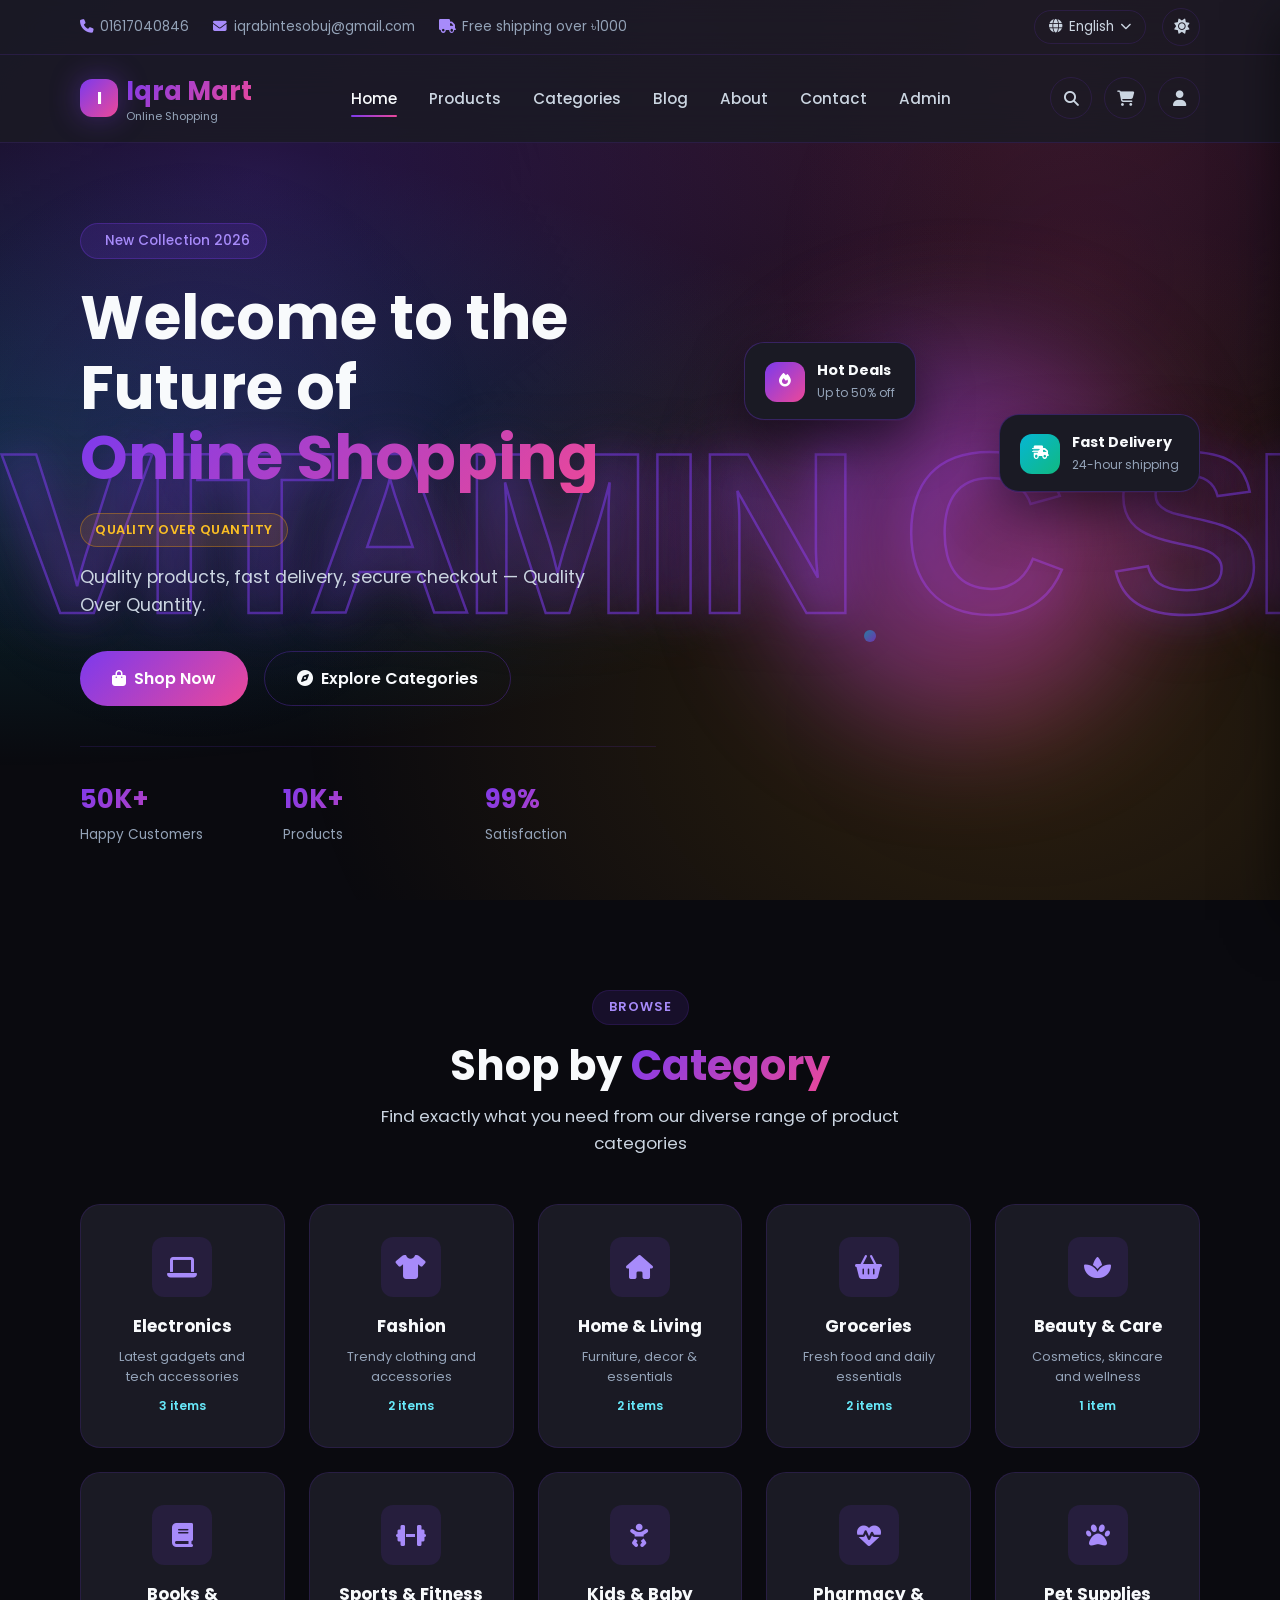
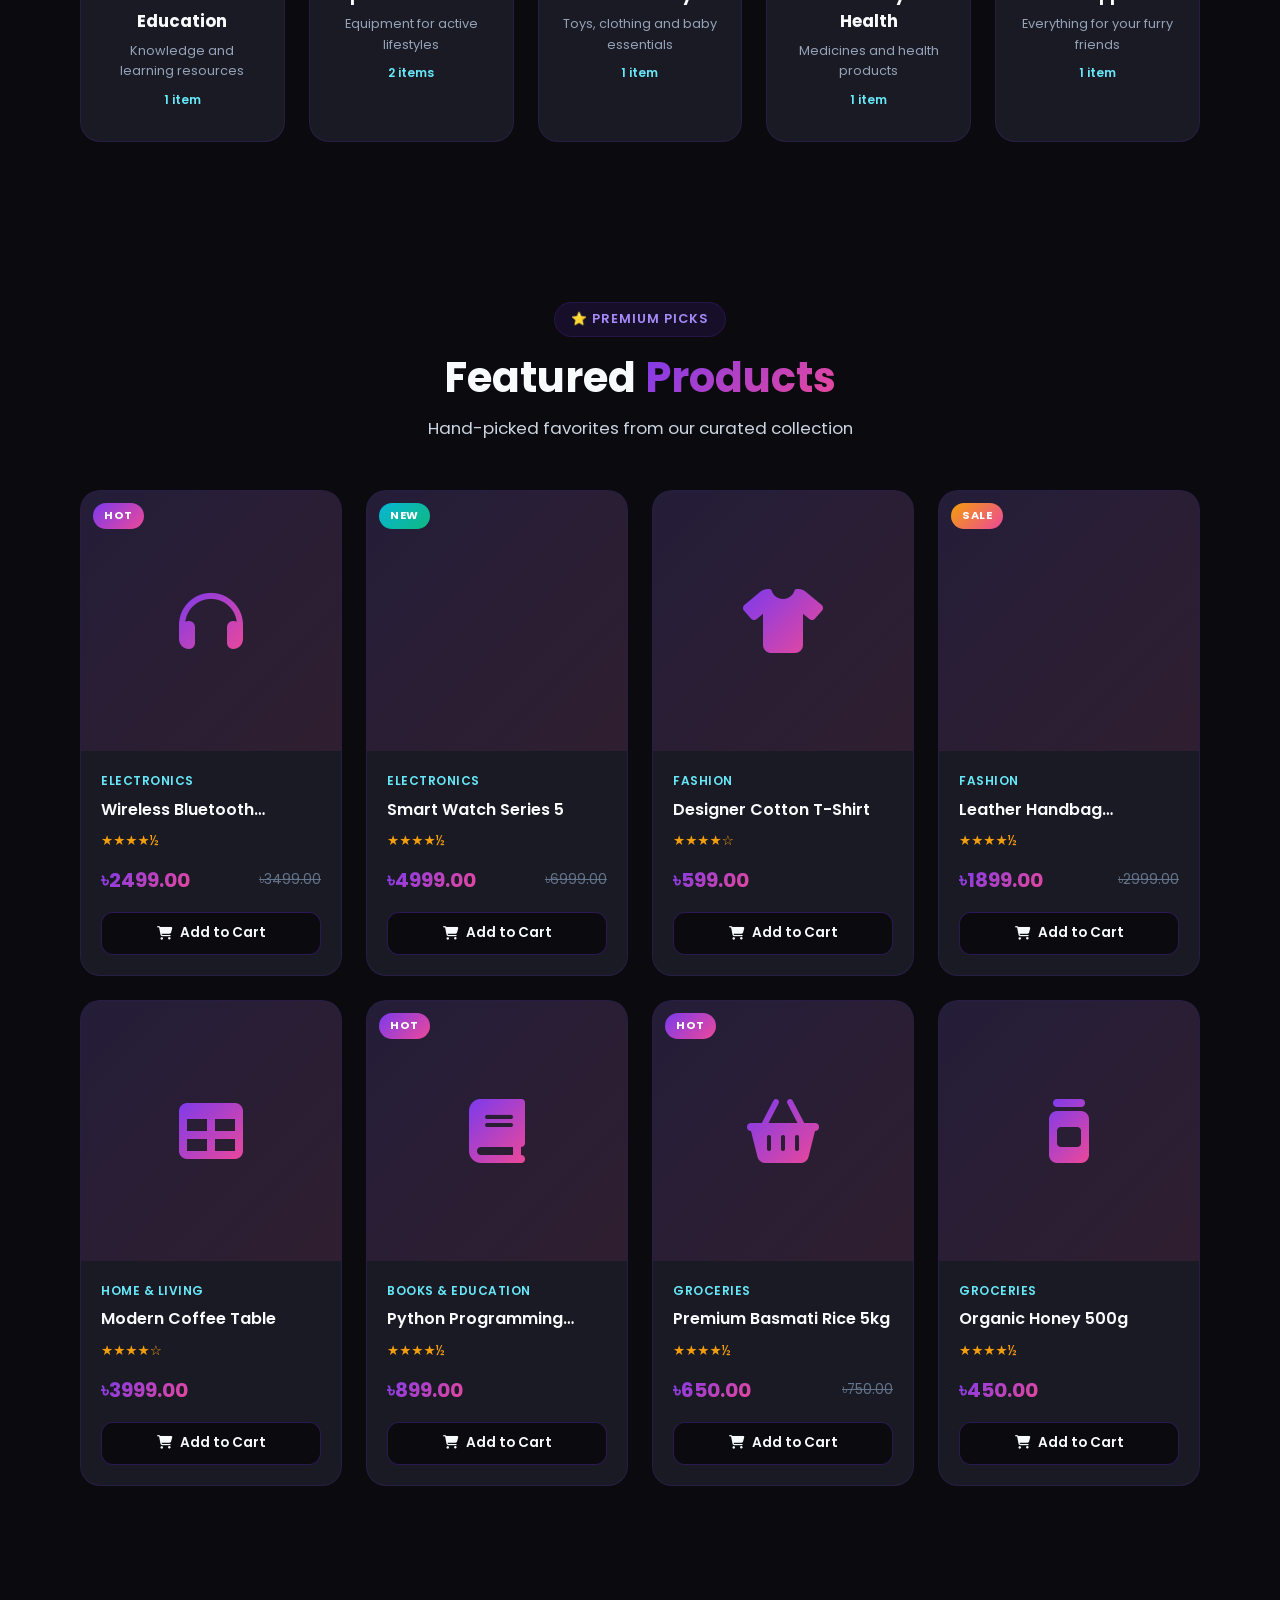
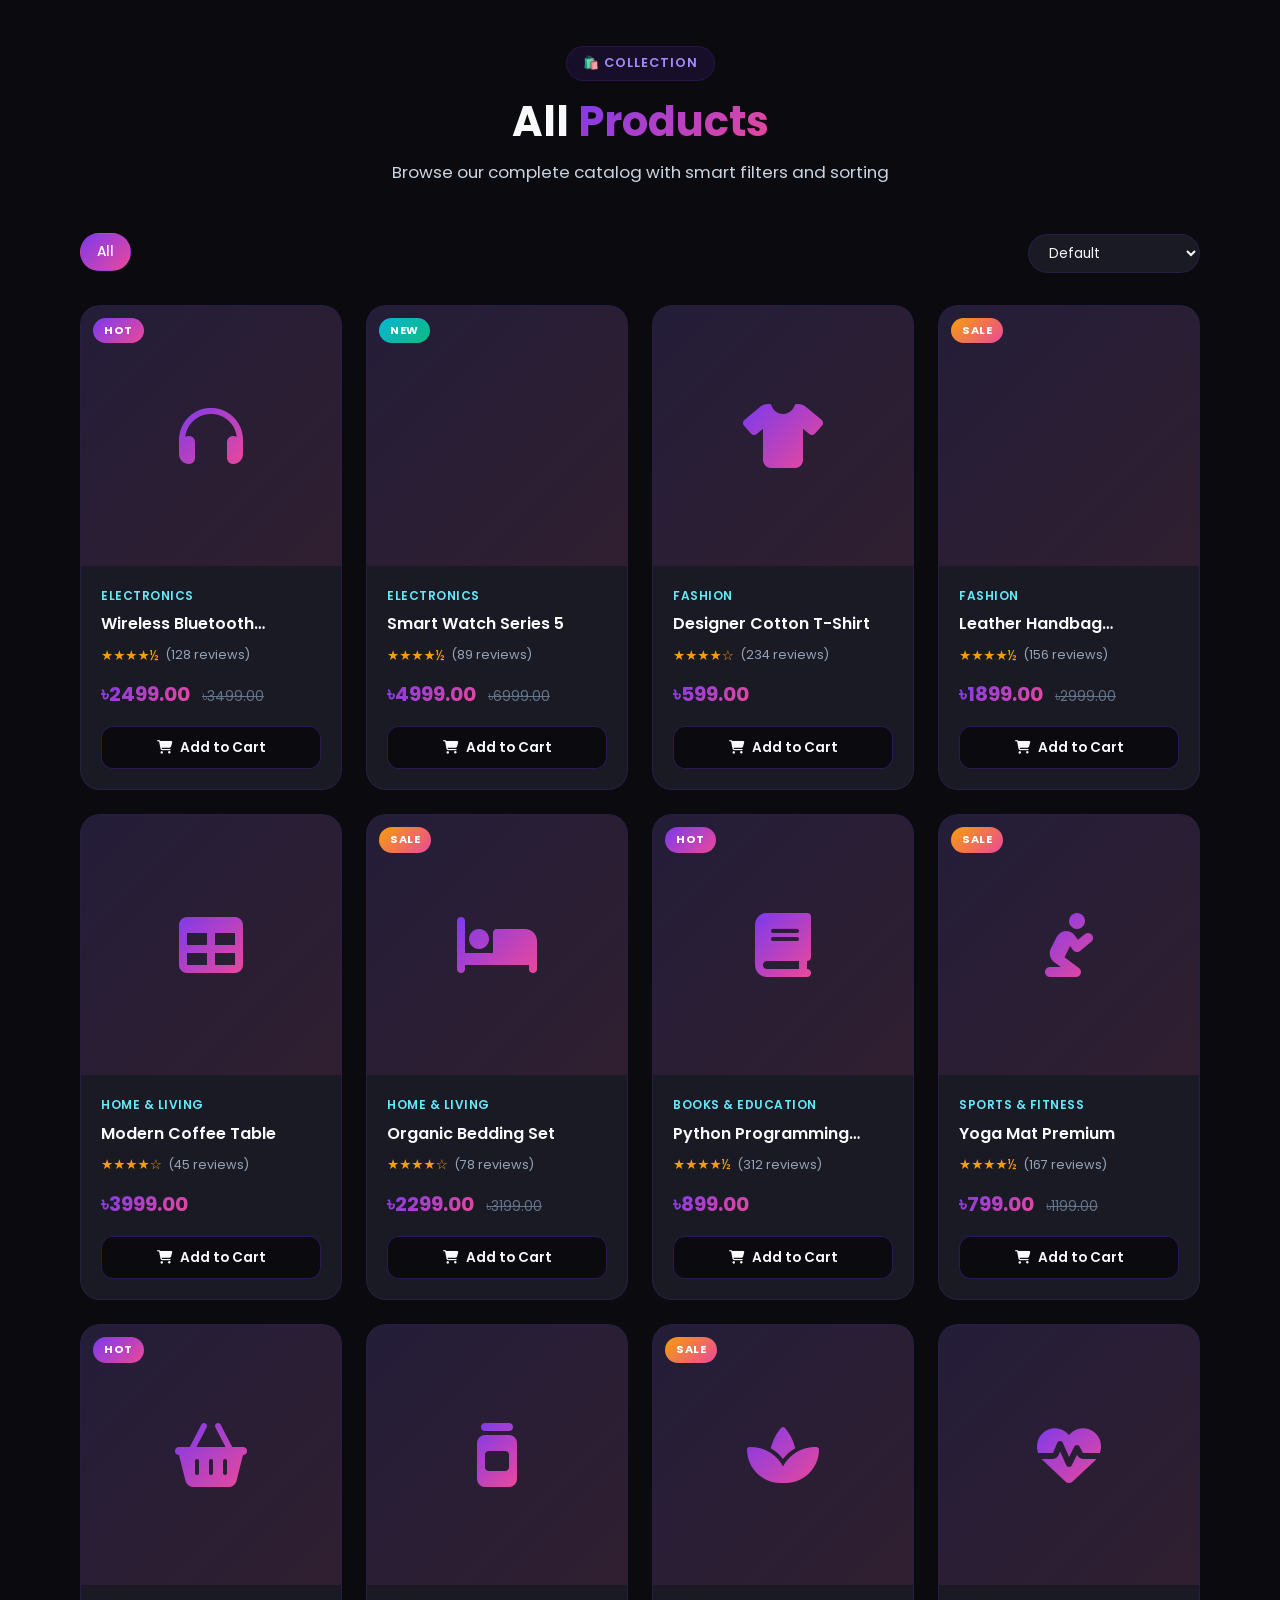
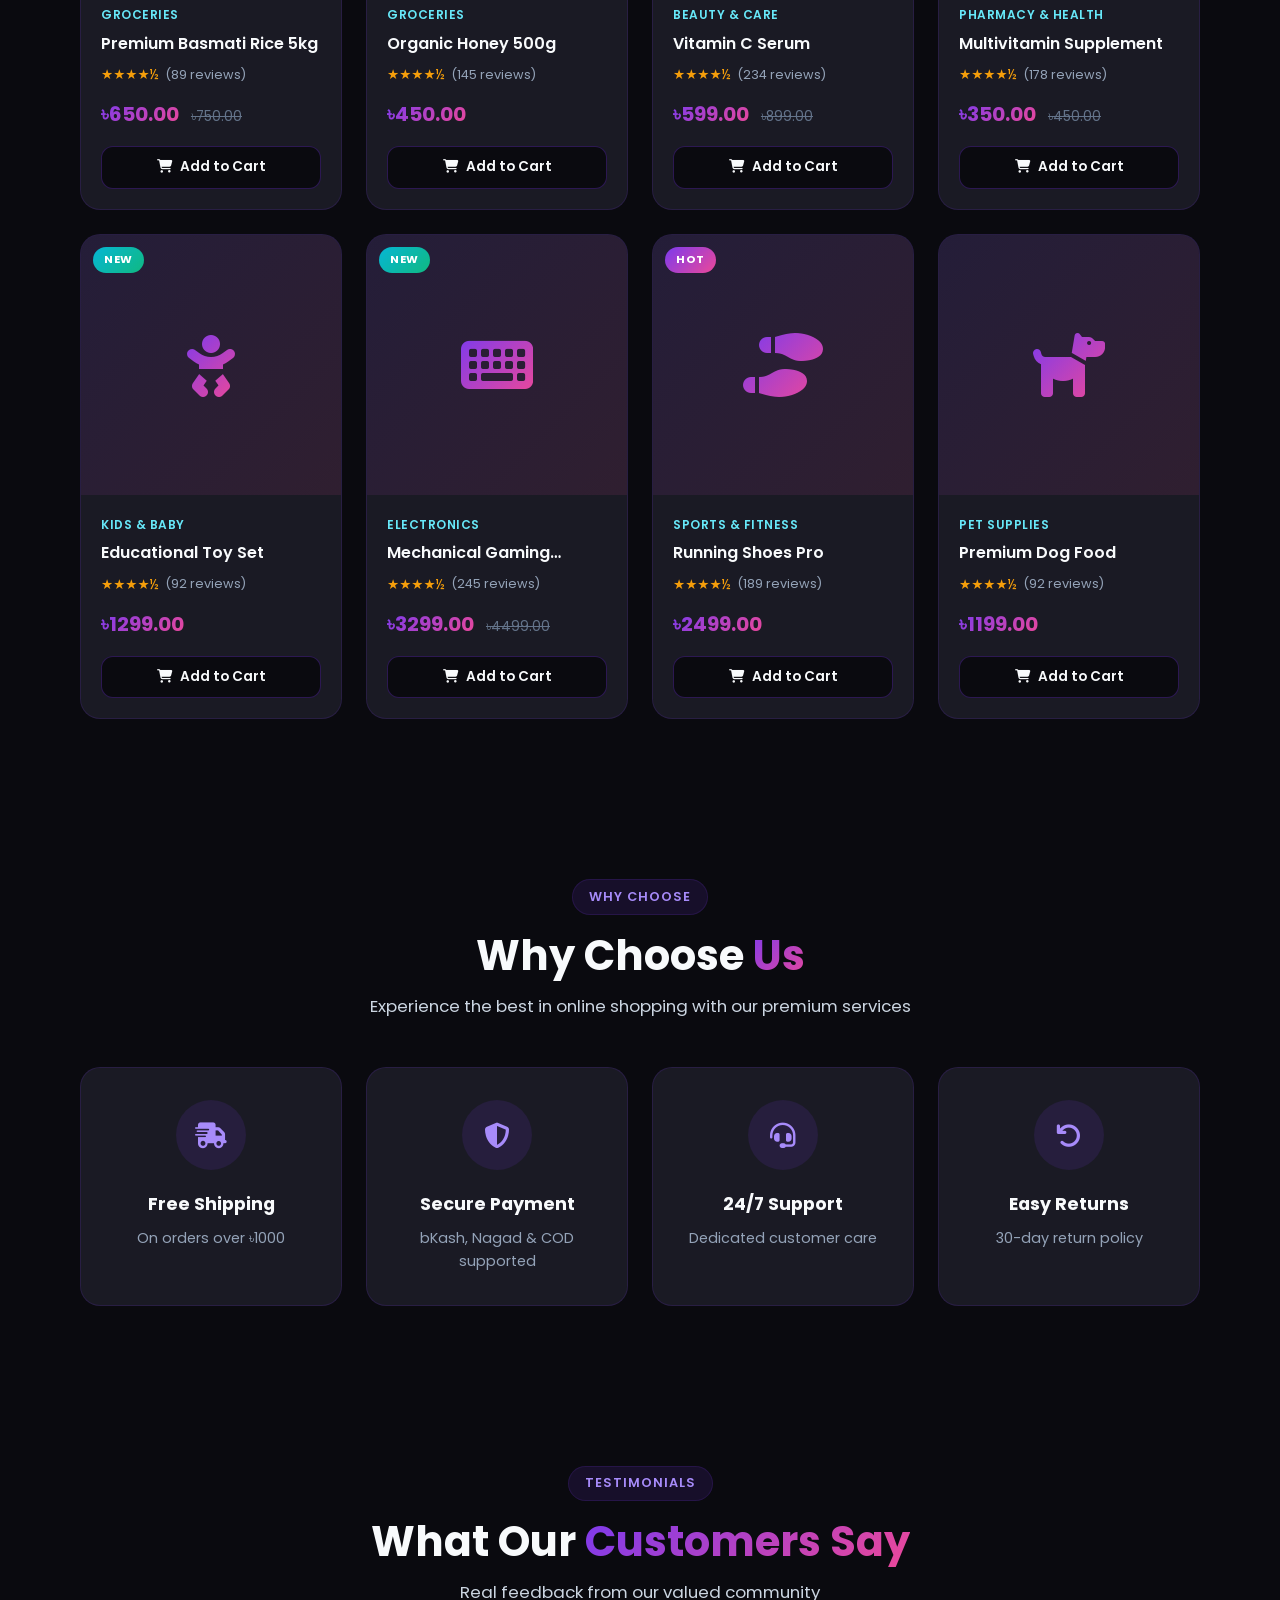
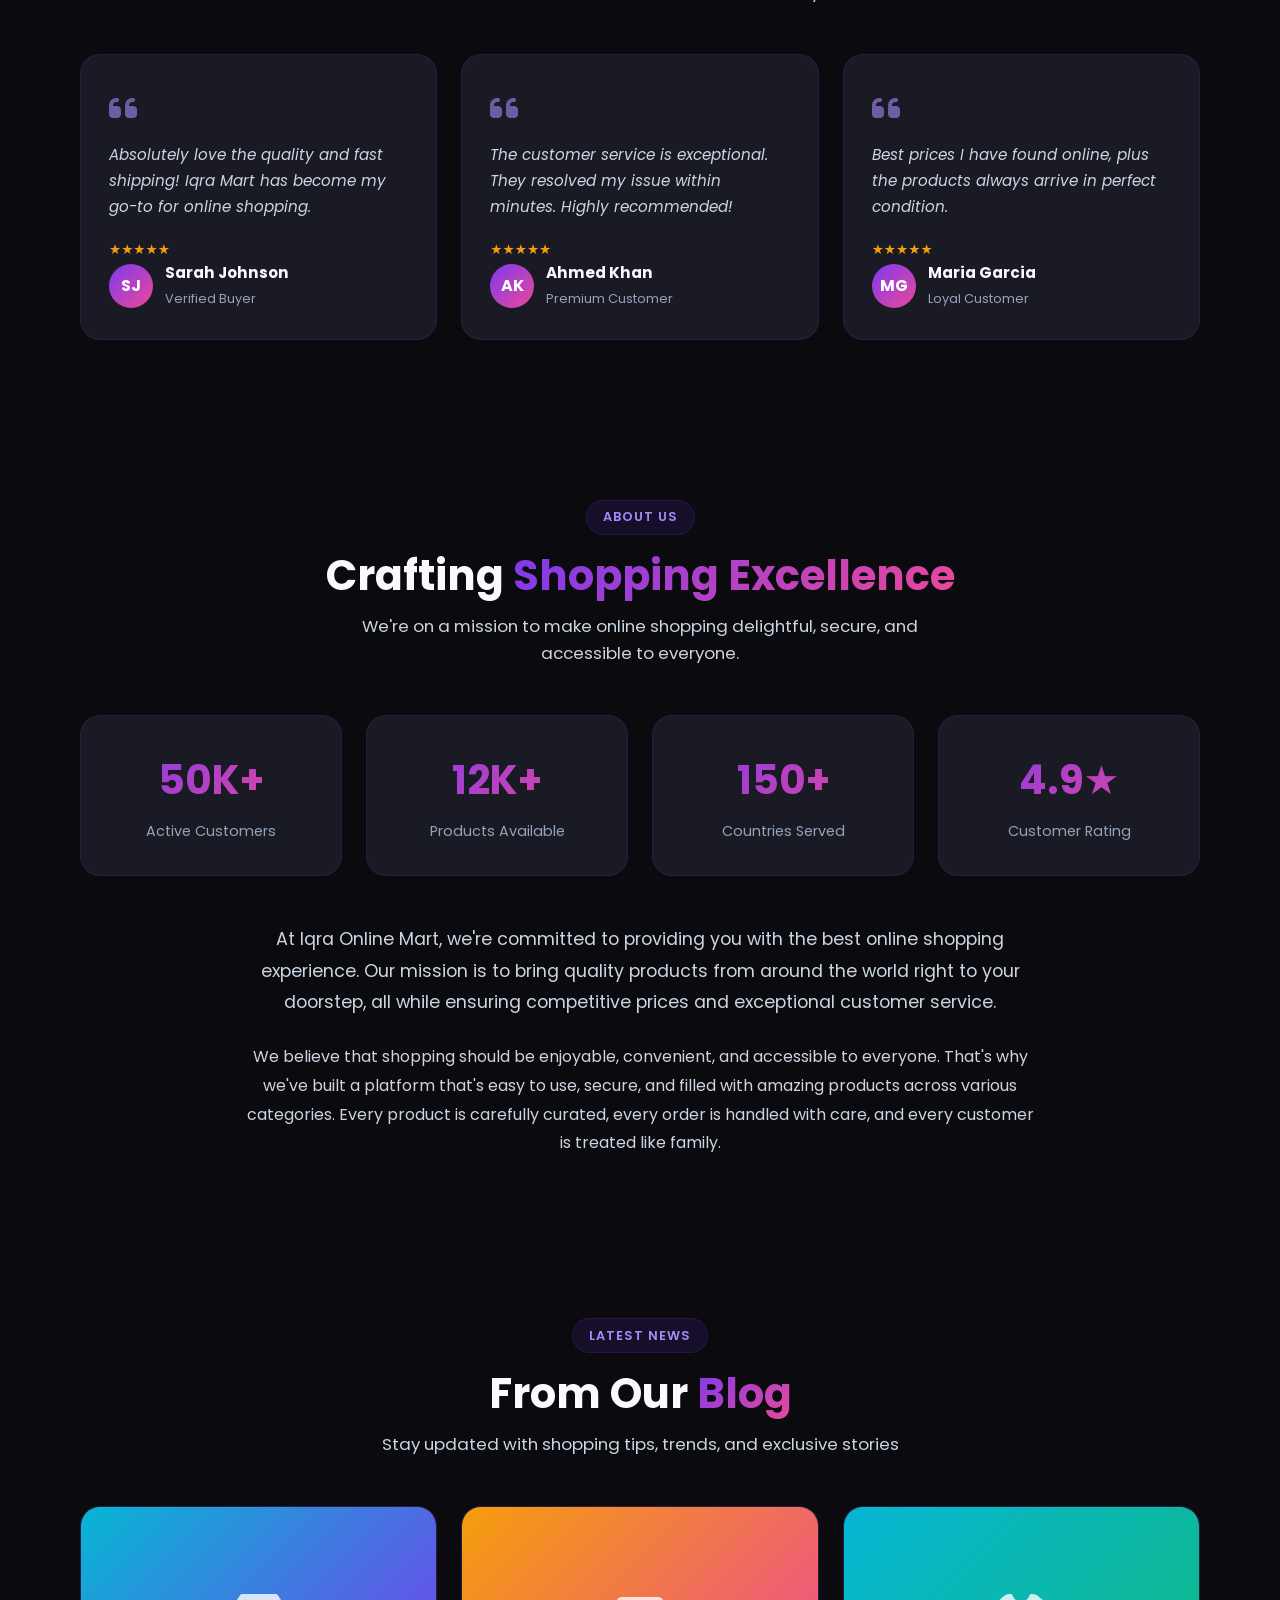
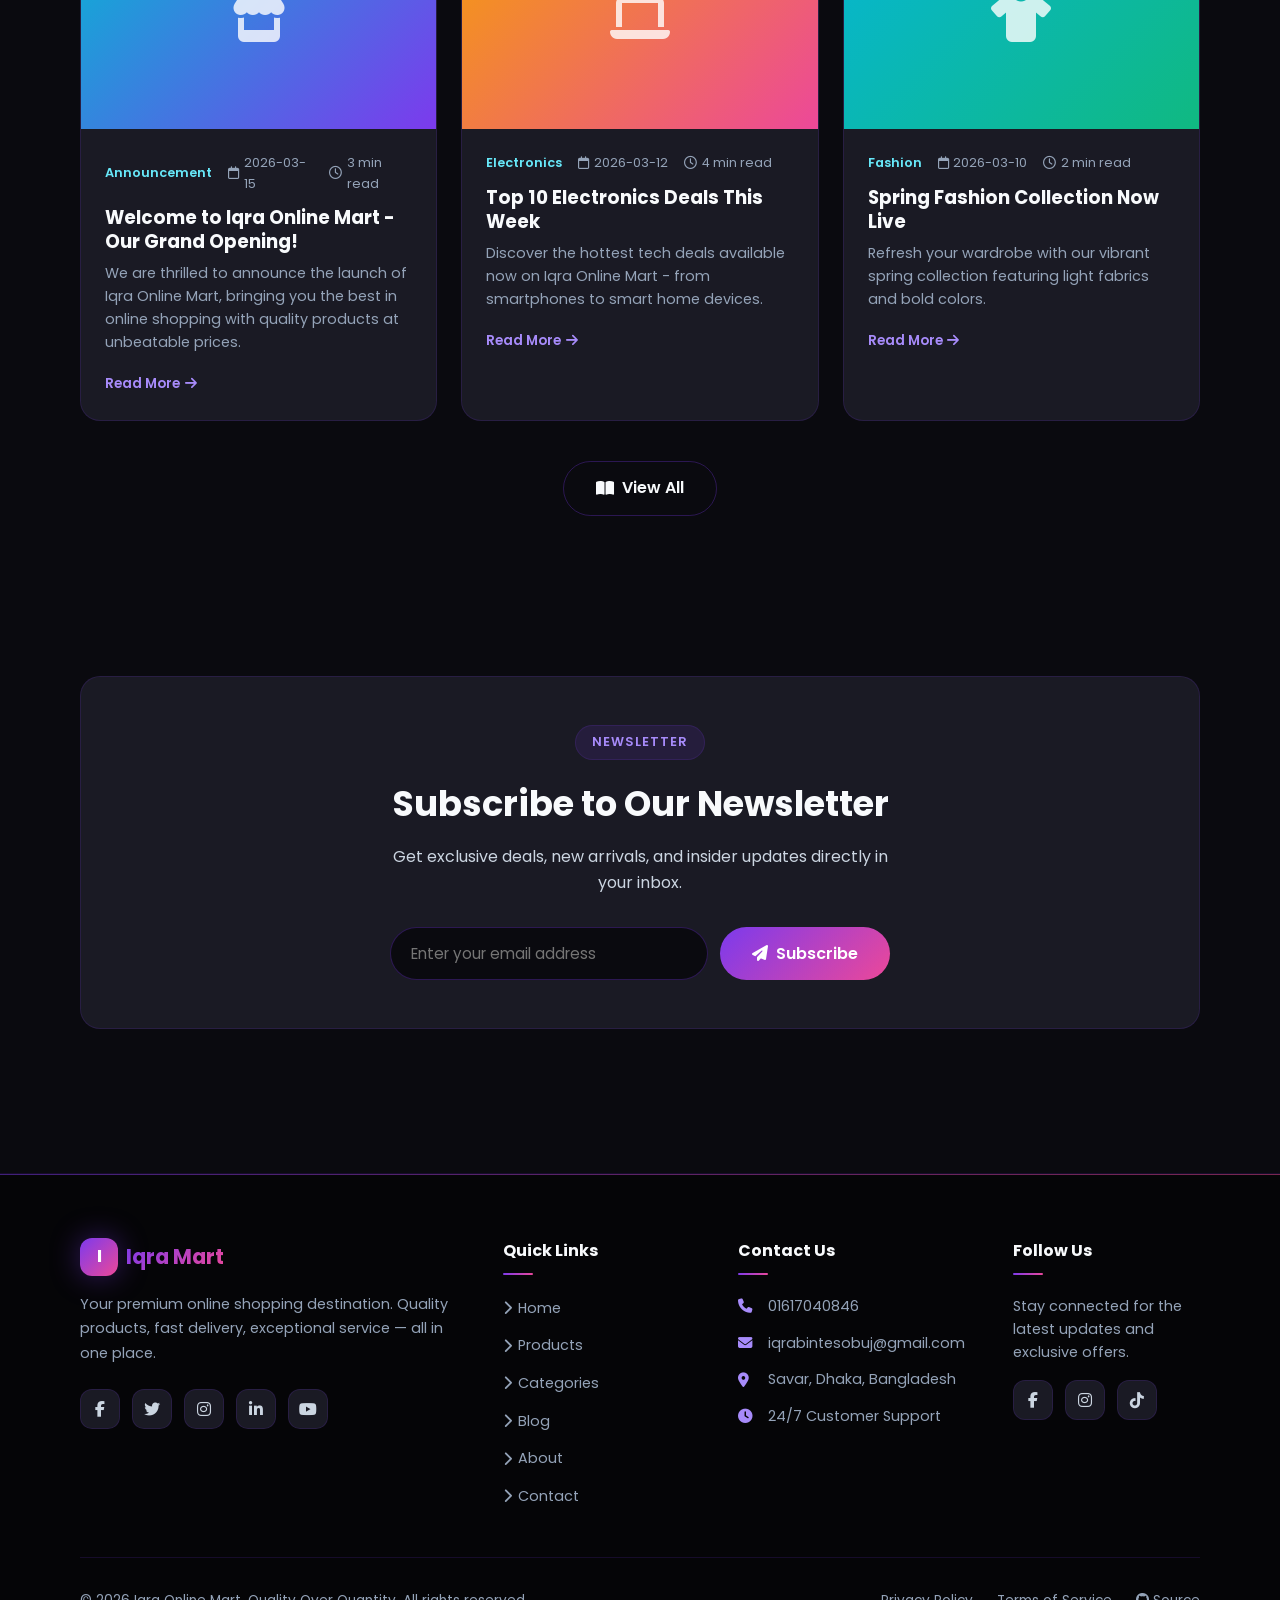
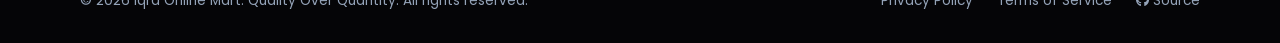
==== commit df36d9db: "Clean up hero clutter and footer defaults - Remove 2 of 4 floating hero cards (less clutter, more fo" ====
--- a/index.html
+++ b/index.html
@@ -117,8 +117,6 @@
                     <div class="hero-orb"></div>
                     <div class="floating-shape shape-1"></div>
                     <div class="floating-shape shape-2"></div>
-                    <div class="floating-shape shape-3"></div>
-                    <div class="floating-shape shape-4"></div>
 
                     <div class="hero-card hero-card-1">
                         <div class="hero-card-icon"><i class="fas fa-fire"></i></div>
@@ -132,20 +130,6 @@
                         <div class="hero-card-text">
                             <strong>Fast Delivery</strong>
                             <small>24-hour shipping</small>
-                        </div>
-                    </div>
-                    <div class="hero-card hero-card-3">
-                        <div class="hero-card-icon warm"><i class="fas fa-star"></i></div>
-                        <div class="hero-card-text">
-                            <strong>Top Rated</strong>
-                            <small>4.9/5 reviews</small>
-                        </div>
-                    </div>
-                    <div class="hero-card hero-card-4">
-                        <div class="hero-card-icon accent"><i class="fas fa-shield-alt"></i></div>
-                        <div class="hero-card-text">
-                            <strong>Secure Pay</strong>
-                            <small>100% protected</small>
                         </div>
                     </div>
                 </div>
@@ -343,8 +327,8 @@
                 </div>
                 <div class="footer-section">
                     <h4 data-i18n="contactUs">Contact Us</h4>
-                    <div class="footer-contact-item"><i class="fas fa-phone"></i> <span data-cms="phone">+880 1234 567890</span></div>
-                    <div class="footer-contact-item"><i class="fas fa-envelope"></i> <span data-cms="email">support@iqramart.com</span></div>
+                    <div class="footer-contact-item"><i class="fas fa-phone"></i> <span data-cms="phone">01617040846</span></div>
+                    <div class="footer-contact-item"><i class="fas fa-envelope"></i> <span data-cms="email">iqrabintesobuj@gmail.com</span></div>
                     <div class="footer-contact-item"><i class="fas fa-map-marker-alt"></i> <span data-cms="address">123 Shopping Street, Dhaka</span></div>
                     <div class="footer-contact-item"><i class="fas fa-clock"></i> 24/7 Customer Support</div>
                 </div>
--- a/styles.css
+++ b/styles.css
@@ -530,48 +530,37 @@
     position: relative;
 }
 
-/* Transparent big typography — random product name behind hero text */
+/* NTB-style massive stroked typography behind hero */
 .hero-typo {
     position: absolute;
     top: 50%;
     left: 50%;
     transform: translate(-50%, -50%);
-    font-size: clamp(4rem, 14vw, 12rem);
-    font-weight: 800;
-    letter-spacing: -0.04em;
-    line-height: 0.9;
+    font-family: 'Poppins', sans-serif;
+    font-size: clamp(5rem, 18vw, 16rem);
+    font-weight: 900;
+    letter-spacing: -0.05em;
+    line-height: 0.85;
     text-transform: uppercase;
     white-space: nowrap;
     pointer-events: none;
     user-select: none;
     z-index: 0;
     color: transparent;
-    -webkit-text-stroke: 2px rgba(124, 58, 237, 0.18);
-    background: linear-gradient(90deg,
-        rgba(124, 58, 237, 0.10) 0%,
-        rgba(236, 72, 153, 0.14) 35%,
-        rgba(6, 182, 212, 0.12) 70%,
-        rgba(124, 58, 237, 0.10) 100%);
-    background-size: 200% 100%;
-    -webkit-background-clip: text;
-    background-clip: text;
-    -webkit-text-fill-color: transparent;
-    -webkit-text-stroke: 0;
-    animation: heroTypoFloat 14s ease-in-out infinite, heroTypoShift 8s linear infinite;
-    opacity: 0.85;
-    max-width: 95vw;
+    -webkit-text-stroke: 2.5px rgba(124, 58, 237, 0.55);
+    text-stroke: 2.5px rgba(124, 58, 237, 0.55);
+    text-shadow:
+        0 0 40px rgba(124, 58, 237, 0.25),
+        0 0 80px rgba(236, 72, 153, 0.15);
+    max-width: 100vw;
+    width: max-content;
     text-align: center;
-    filter: blur(0.3px);
+    animation: heroTypoFloat 16s ease-in-out infinite;
 }
 
 @keyframes heroTypoFloat {
-    0%, 100% { transform: translate(-50%, -50%) scale(1) rotate(-2deg); }
-    50% { transform: translate(-50%, -52%) scale(1.04) rotate(2deg); }
-}
-
-@keyframes heroTypoShift {
-    0% { background-position: 0% 50%; }
-    100% { background-position: 200% 50%; }
+    0%, 100% { transform: translate(-50%, -50%) scale(1) rotate(-1deg); }
+    50% { transform: translate(-50%, -52%) scale(1.03) rotate(1deg); }
 }
 
 .hero-content, .hero-visual {
@@ -581,8 +570,8 @@
 
 @media (max-width: 768px) {
     .hero-typo {
-        font-size: clamp(2.5rem, 13vw, 5rem);
-        -webkit-text-stroke: 1px rgba(124, 58, 237, 0.14);
+        font-size: clamp(3rem, 16vw, 6rem);
+        -webkit-text-stroke: 1.5px rgba(124, 58, 237, 0.45);
     }
 }
 
@@ -1750,21 +1739,23 @@
 .cart-drawer {
     position: fixed;
     top: 0;
-    right: -450px;
+    right: 0;
     width: 100%;
     max-width: 420px;
     height: 100vh;
     background: var(--bg-elevated);
     border-left: 1px solid var(--border-strong);
     z-index: 250;
-    transition: var(--t-slow) var(--ease);
+    transform: translateX(100%);
+    transition: transform 0.35s var(--ease);
     display: flex;
     flex-direction: column;
     box-shadow: var(--shadow-lg);
+    overflow: hidden;
 }
 
 .cart-drawer.active {
-    right: 0;
+    transform: translateX(0);
 }
 
 .cart-drawer-overlay {
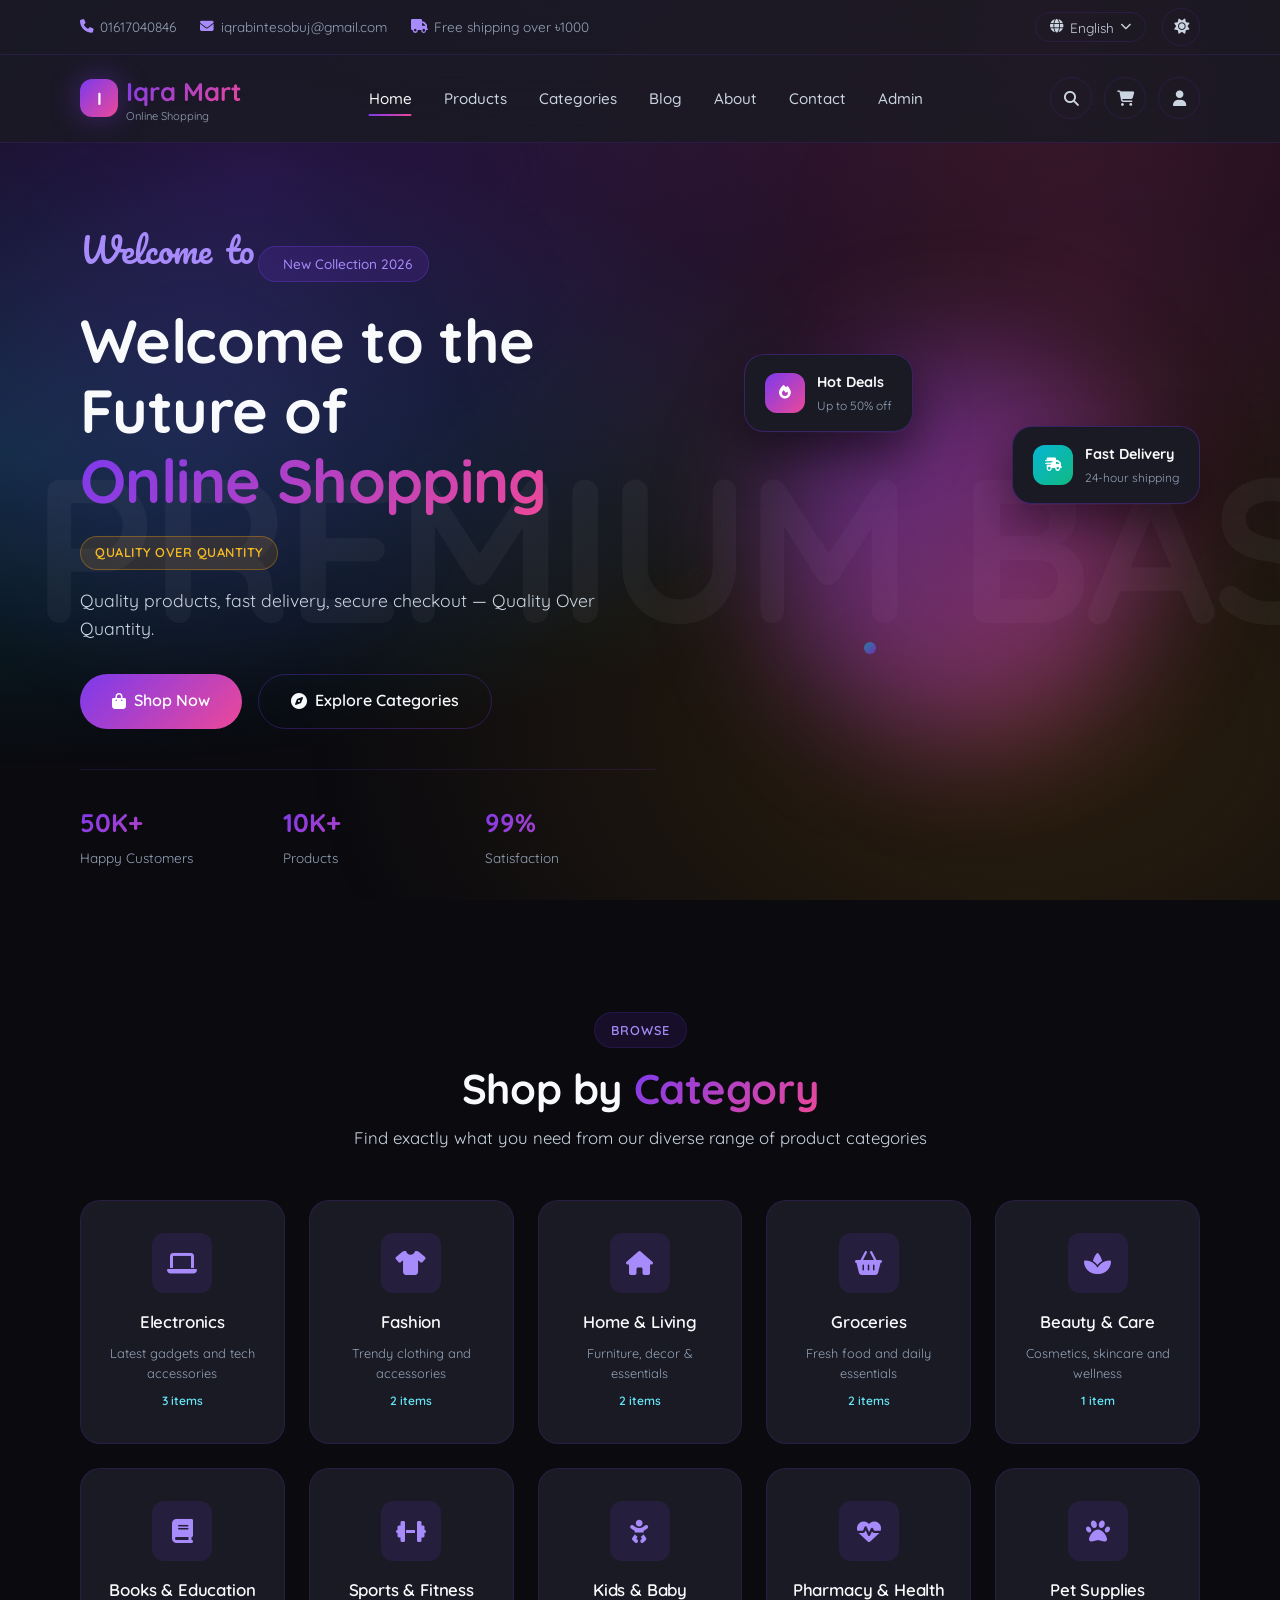
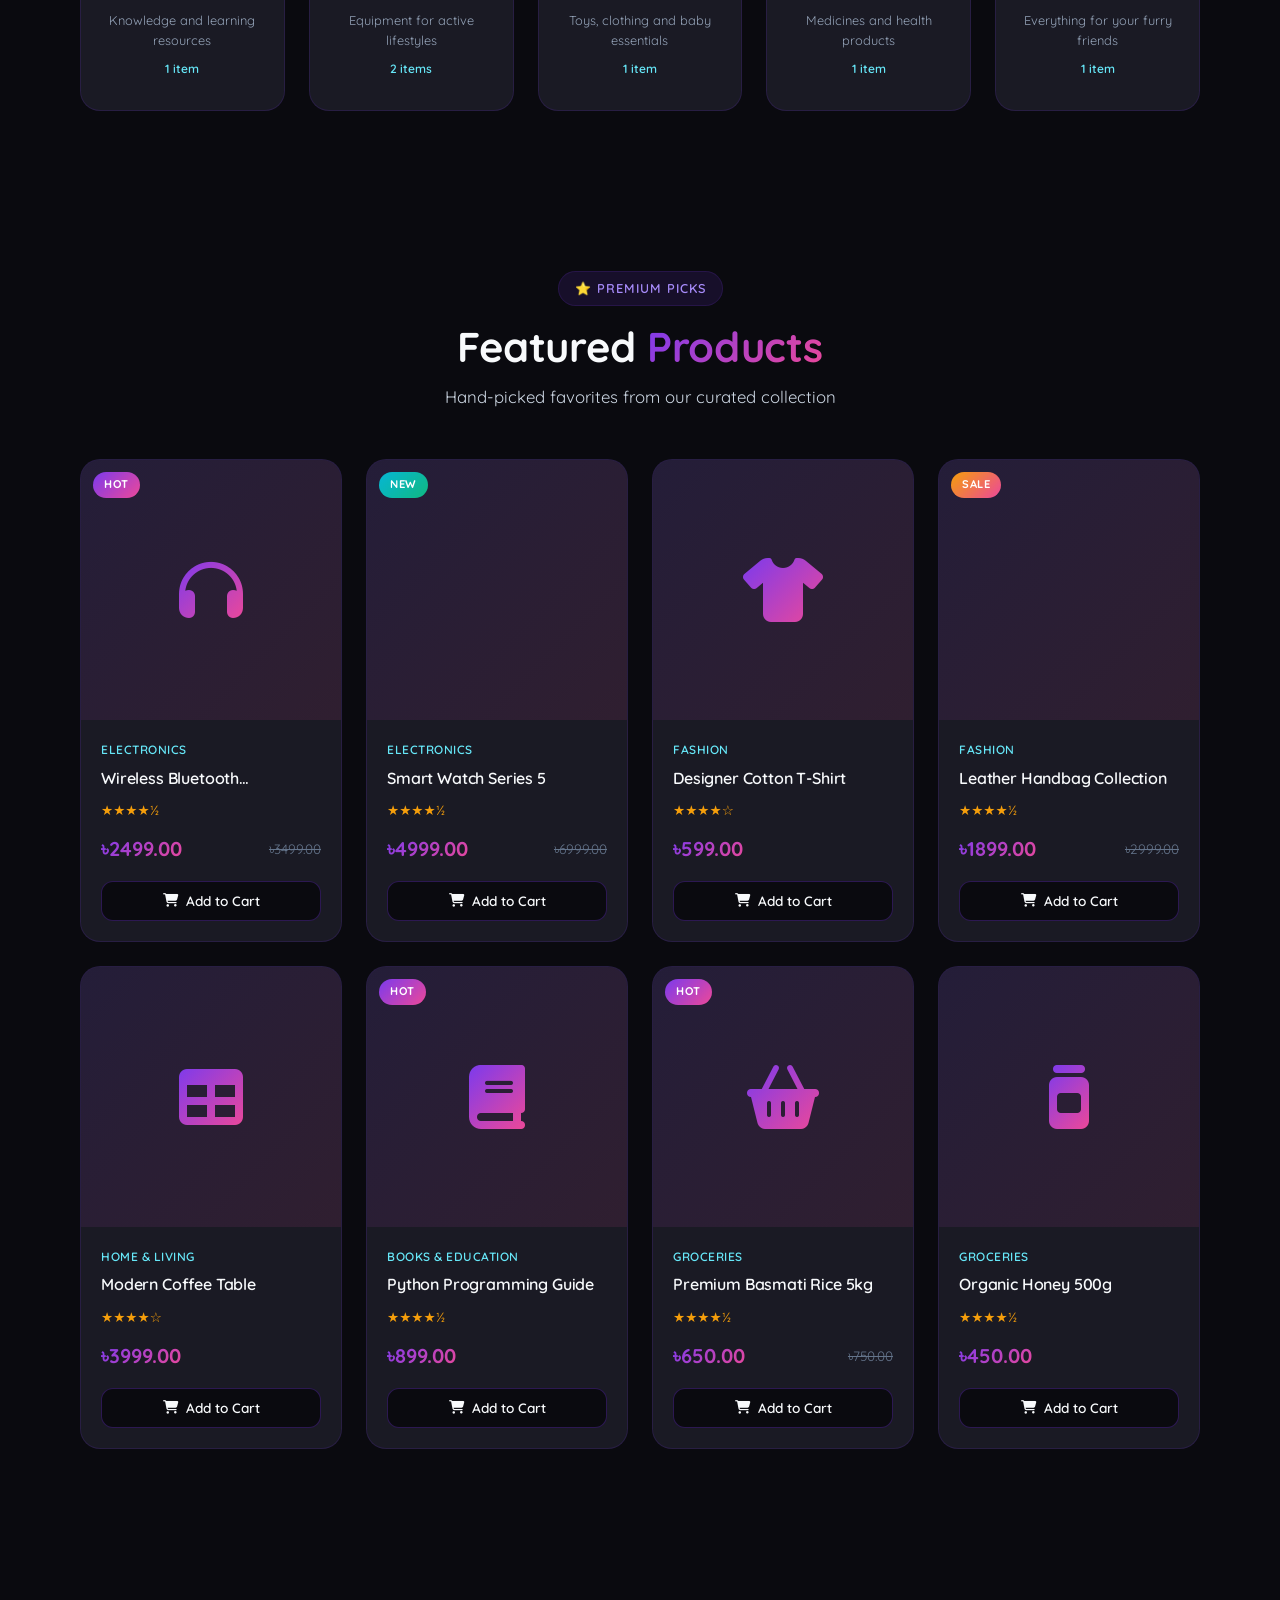
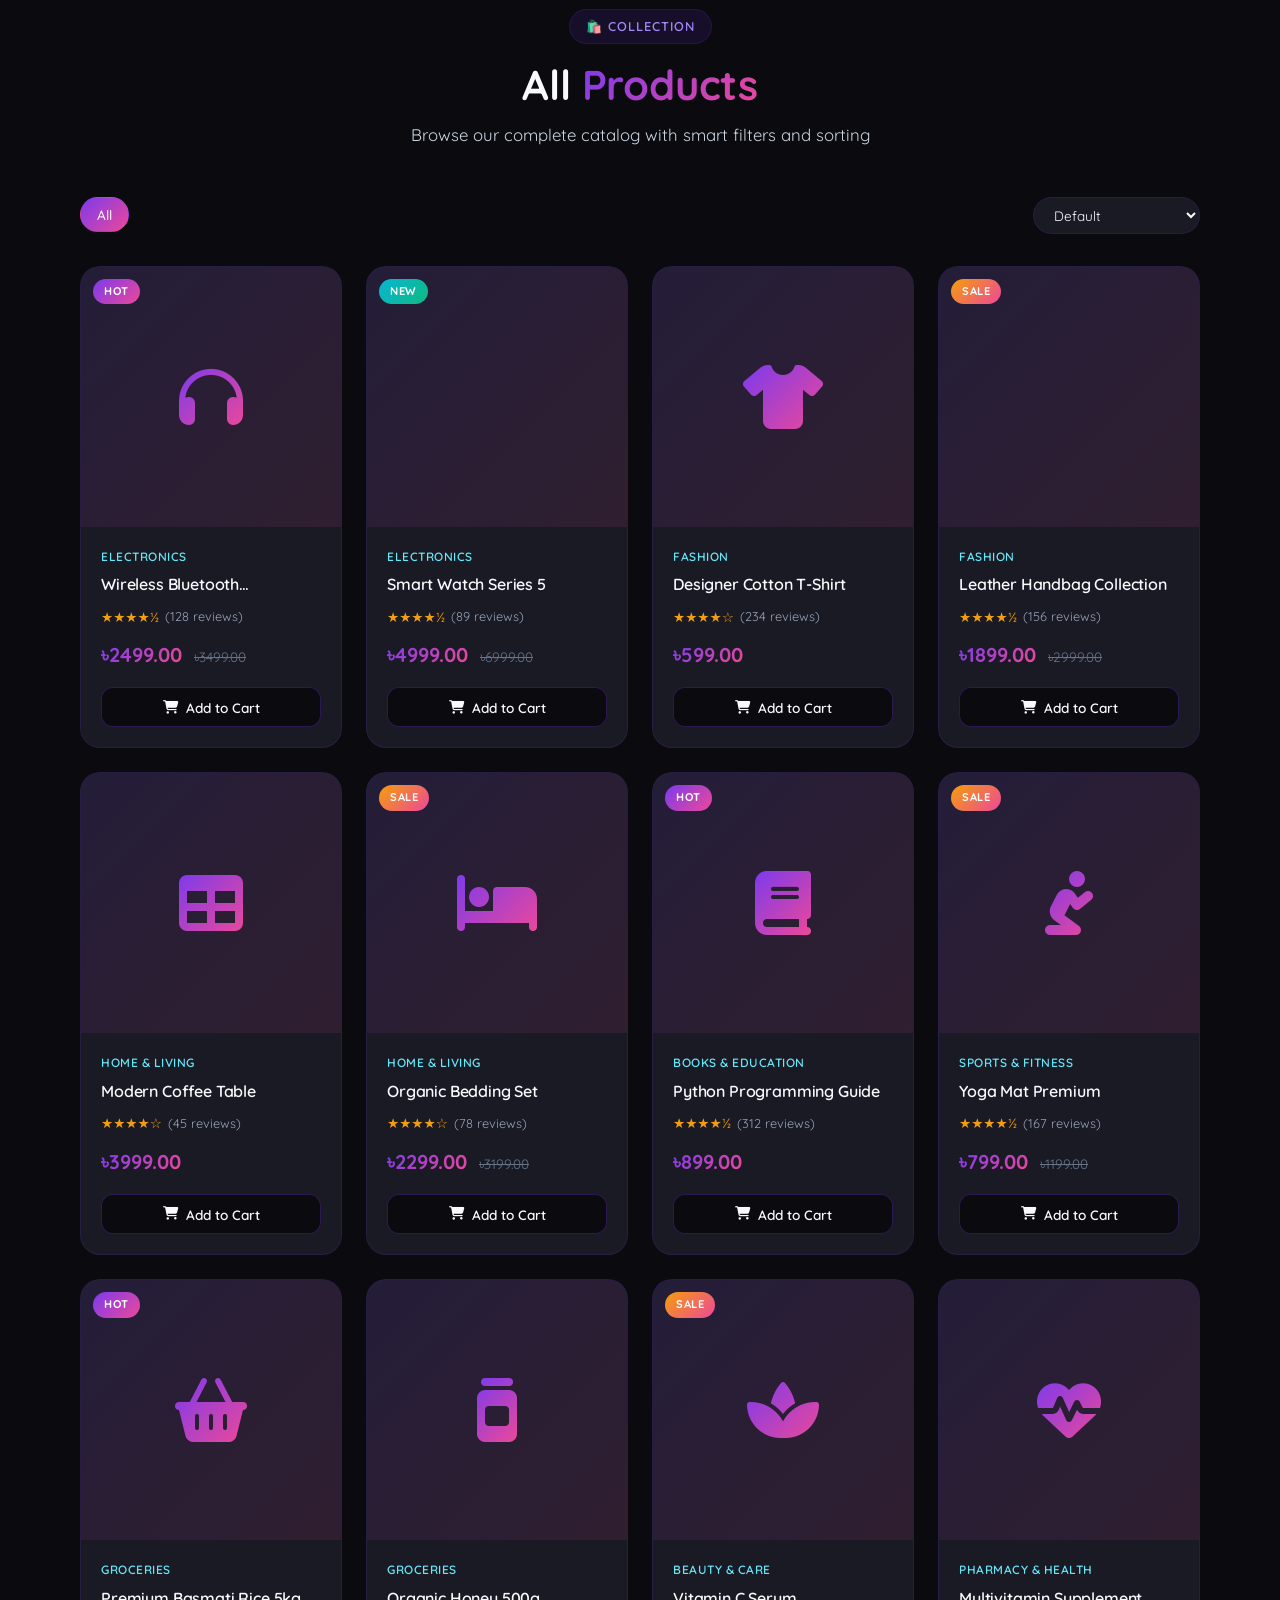
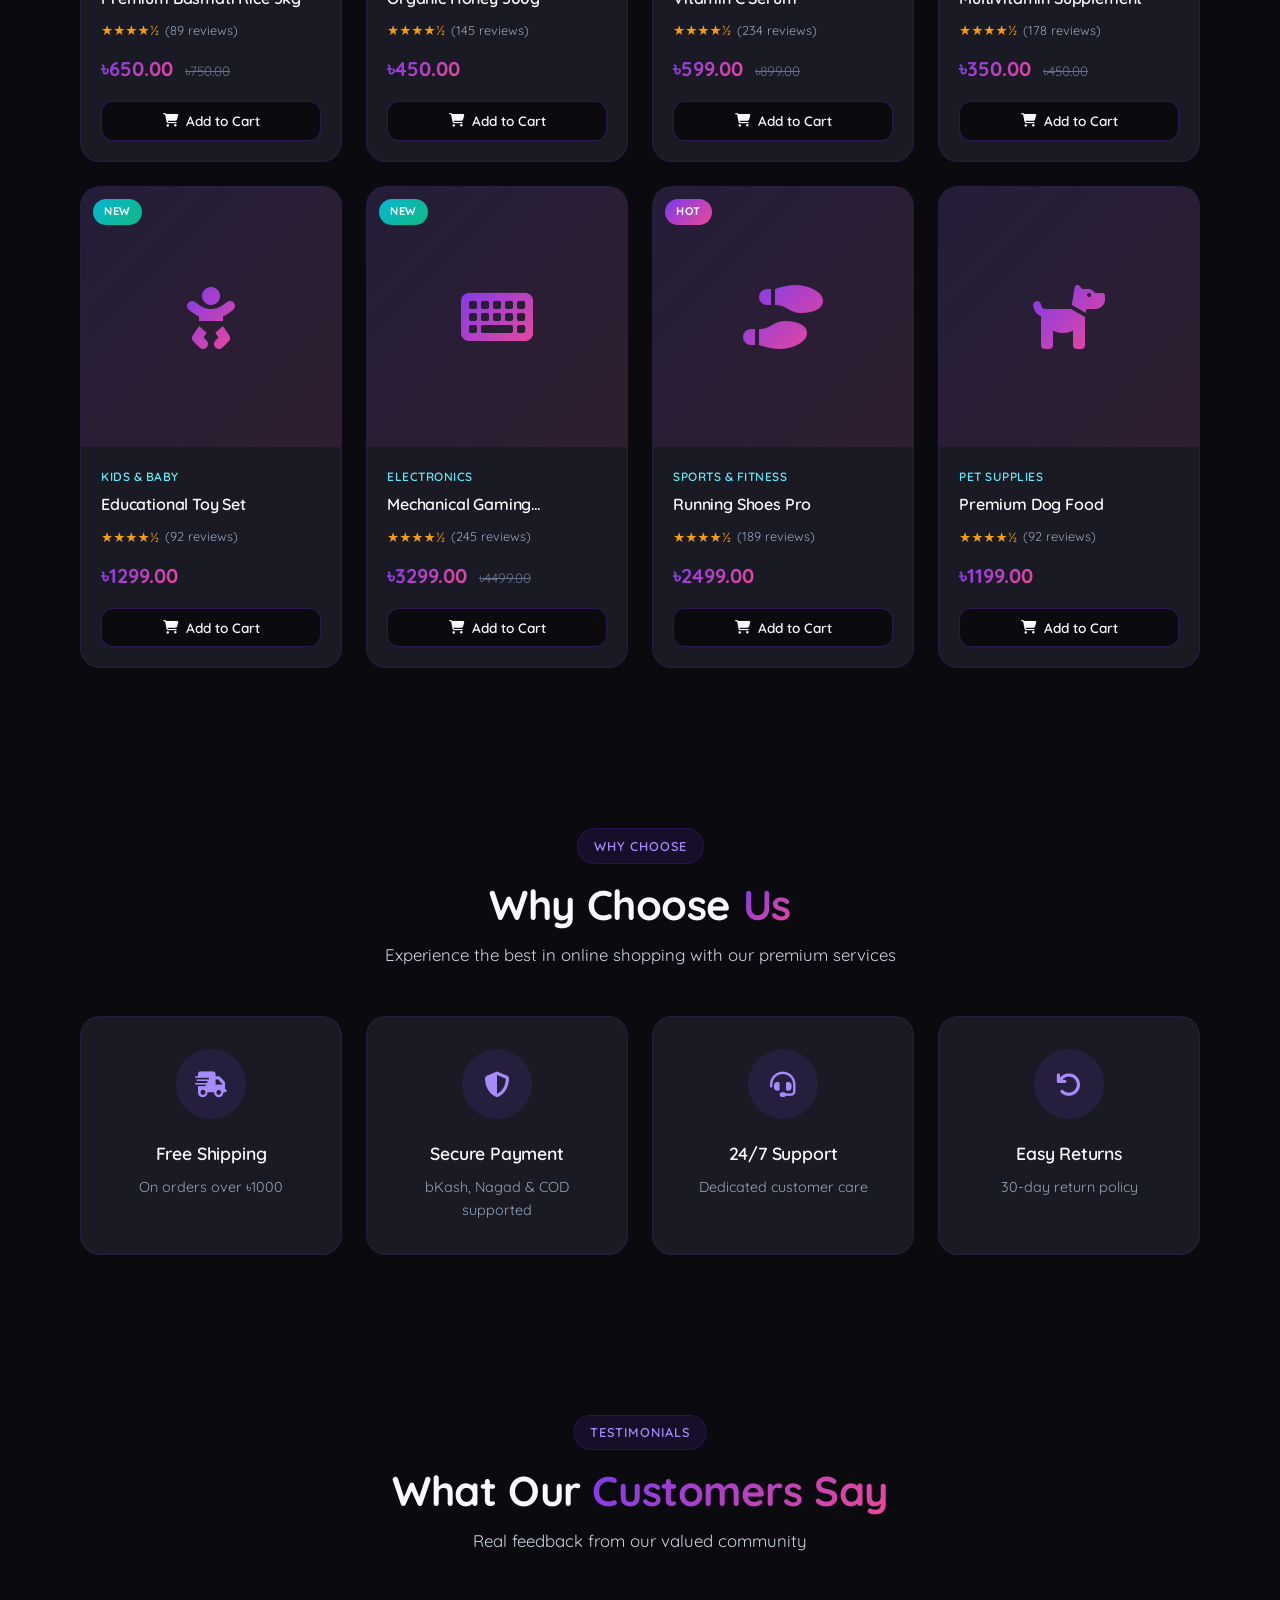
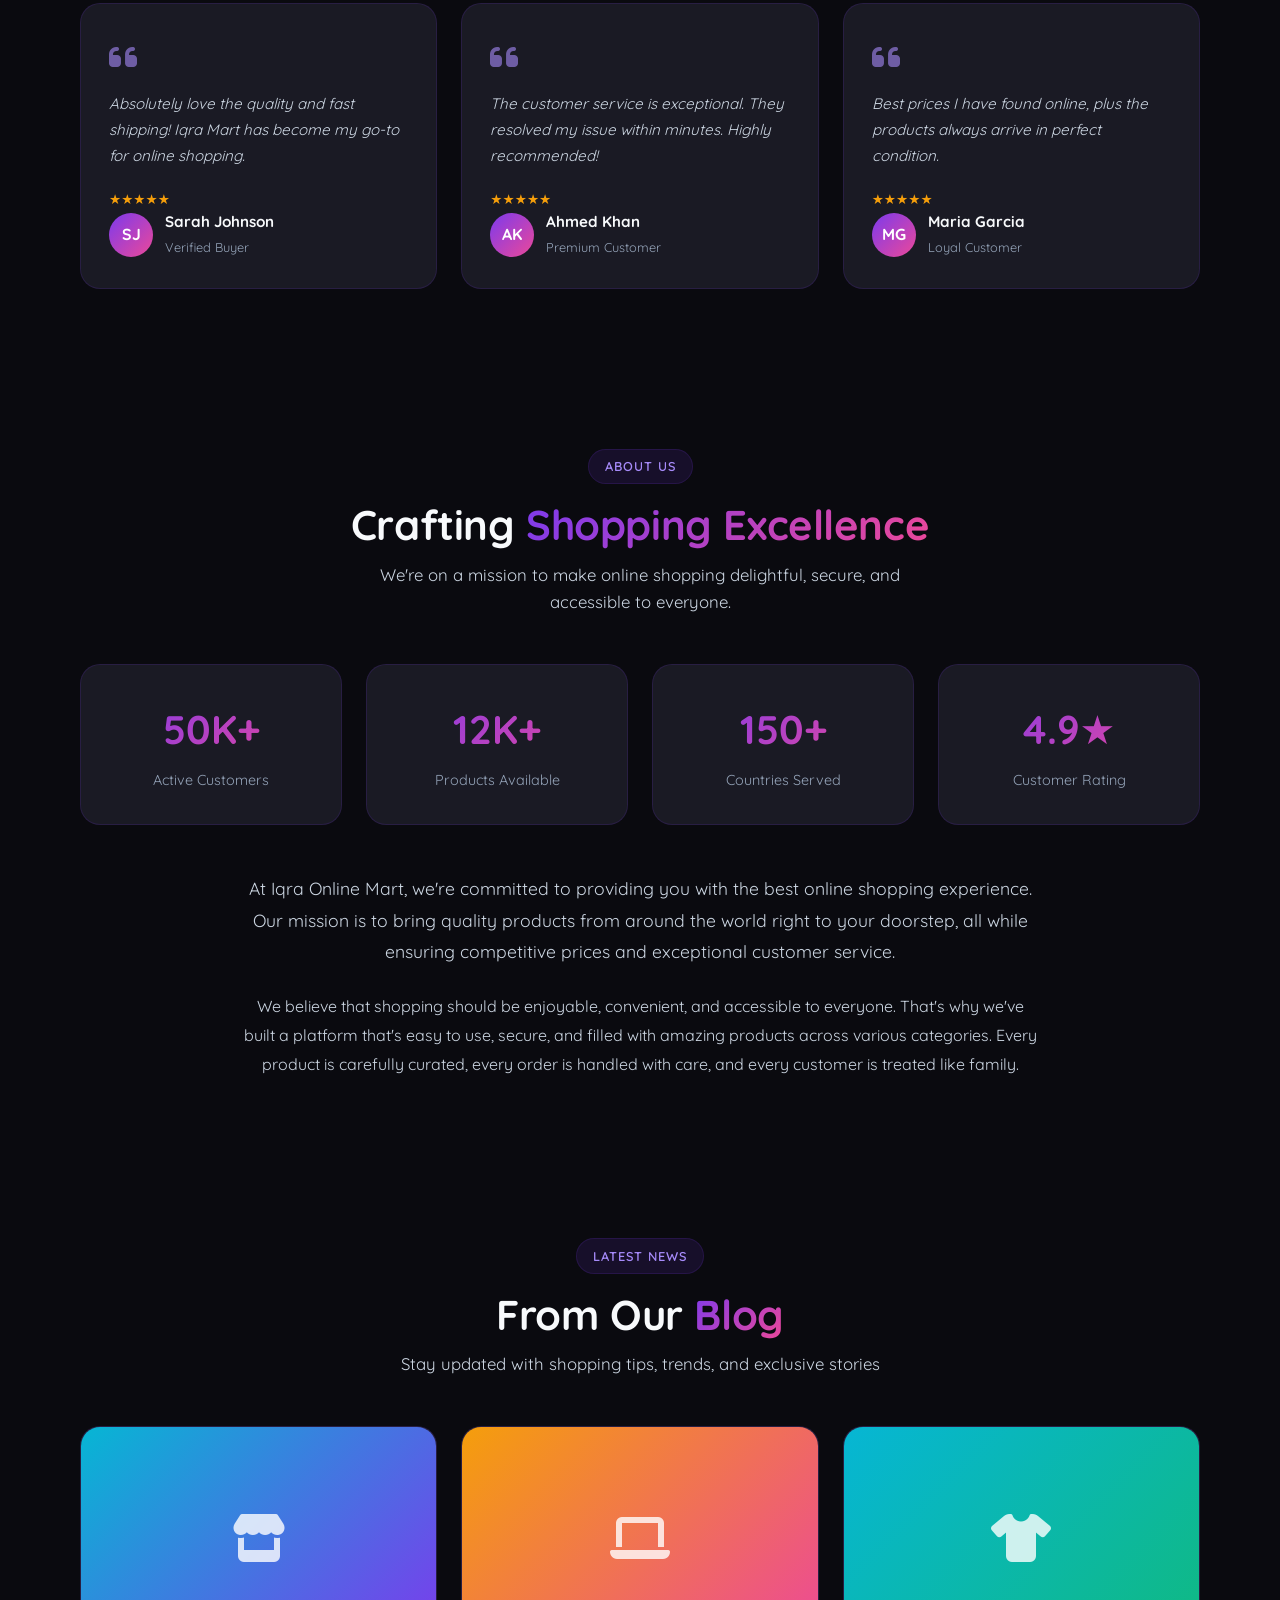
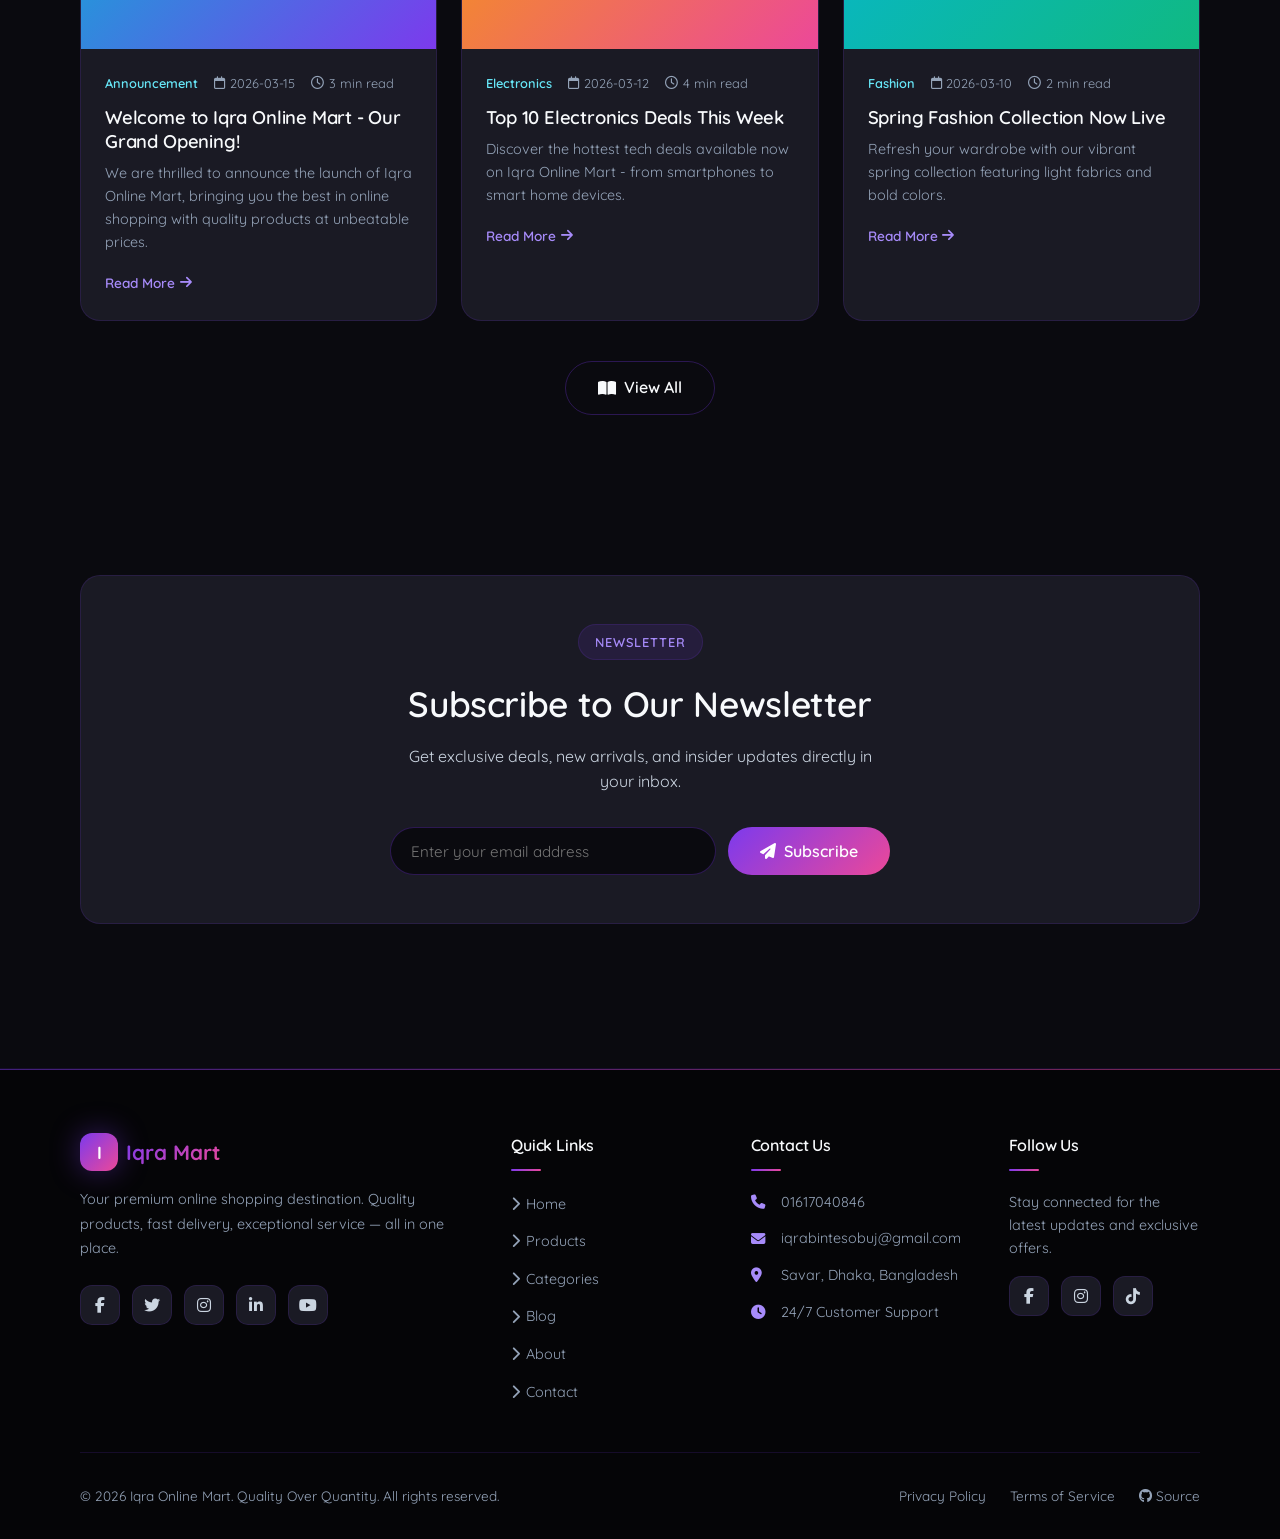
==== commit 51eb4077: "Apply NTB typography style + cart as centered modal - Add Quicksand + Pacifico fonts (Quicksand for " ====
--- a/index.html
+++ b/index.html
@@ -8,7 +8,7 @@
     <title>Iqra Online Mart - Premium Online Shopping</title>
     <link rel="preconnect" href="https://fonts.googleapis.com">
     <link rel="preconnect" href="https://fonts.gstatic.com" crossorigin>
-    <link href="https://fonts.googleapis.com/css2?family=Poppins:wght@300;400;500;600;700;800&display=swap" rel="stylesheet">
+    <link href="https://fonts.googleapis.com/css2?family=Poppins:wght@300;400;500;600;700;800&family=Quicksand:wght@300;400;500;600;700&family=Pacifico&display=swap" rel="stylesheet">
     <link rel="stylesheet" href="https://cdnjs.cloudflare.com/ajax/libs/font-awesome/6.4.0/css/all.min.css">
     <link rel="stylesheet" href="styles.css">
     <link rel="icon" href="data:image/svg+xml,<svg xmlns='http://www.w3.org/2000/svg' viewBox='0 0 100 100'><rect width='100' height='100' rx='20' fill='%237c3aed'/><text x='50' y='65' text-anchor='middle' font-size='55' fill='white' font-family='Poppins' font-weight='700'>I</text></svg>">
@@ -78,12 +78,13 @@
                 <!-- Transparent big typography — shows a random product name -->
                 <div class="hero-typo" id="heroTypo" aria-hidden="true"></div>
                 <div class="hero-content">
+                    <div class="hero-eyebrow">Welcome to</div>
                     <div class="hero-badge">
                         <i class="fas fa-sparkles"></i>
                         <span data-cms="hero-badge" data-i18n="heroBadge">New Collection 2026</span>
                     </div>
                     <h1>
-                        <span data-cms="hero-title" data-i18n="welcome">Welcome to the Future of</span>
+                        <span data-cms="hero-title" data-i18n="welcome">The Future of</span>
                         <span class="gradient-text" data-cms="hero-highlight" data-i18n="welcomeHighlight">Online Shopping</span>
                     </h1>
                     <div class="hero-motto" data-cms="motto">Quality Over Quantity</div>
--- a/styles.css
+++ b/styles.css
@@ -74,13 +74,19 @@
 }
 
 body {
-    font-family: 'Poppins', system-ui, -apple-system, sans-serif;
+    font-family: 'Quicksand', 'Poppins', system-ui, -apple-system, sans-serif;
     background: var(--bg-base);
     color: var(--text-primary);
     line-height: 1.6;
     overflow-x: hidden;
     min-height: 100vh;
     position: relative;
+}
+
+h1, h2, h3, h4, h5, h6 {
+    font-family: 'Quicksand', 'Poppins', sans-serif;
+    font-weight: 600;
+    letter-spacing: -0.01em;
 }
 
 /* Animated background mesh */
@@ -530,37 +536,32 @@
     position: relative;
 }
 
-/* NTB-style massive stroked typography behind hero */
+/* NTB-style: massive Quicksand white-on-dark hero typography, no stroke, no shadow */
 .hero-typo {
     position: absolute;
     top: 50%;
     left: 50%;
     transform: translate(-50%, -50%);
-    font-family: 'Poppins', sans-serif;
-    font-size: clamp(5rem, 18vw, 16rem);
-    font-weight: 900;
-    letter-spacing: -0.05em;
-    line-height: 0.85;
+    font-family: 'Quicksand', sans-serif;
+    font-size: clamp(4rem, 16vw, 14rem);
+    font-weight: 700;
+    letter-spacing: -0.03em;
+    line-height: 0.95;
     text-transform: uppercase;
     white-space: nowrap;
     pointer-events: none;
     user-select: none;
     z-index: 0;
-    color: transparent;
-    -webkit-text-stroke: 2.5px rgba(124, 58, 237, 0.55);
-    text-stroke: 2.5px rgba(124, 58, 237, 0.55);
-    text-shadow:
-        0 0 40px rgba(124, 58, 237, 0.25),
-        0 0 80px rgba(236, 72, 153, 0.15);
-    max-width: 100vw;
+    color: rgba(255, 255, 255, 0.045);
+    max-width: 95vw;
     width: max-content;
     text-align: center;
-    animation: heroTypoFloat 16s ease-in-out infinite;
+    animation: heroTypoFloat 18s ease-in-out infinite;
 }
 
 @keyframes heroTypoFloat {
-    0%, 100% { transform: translate(-50%, -50%) scale(1) rotate(-1deg); }
-    50% { transform: translate(-50%, -52%) scale(1.03) rotate(1deg); }
+    0%, 100% { transform: translate(-50%, -50%); }
+    50% { transform: translate(-50%, -52%); }
 }
 
 .hero-content, .hero-visual {
@@ -568,11 +569,22 @@
     z-index: 1;
 }
 
+/* Script-style eyebrow above hero title (NTB uses amithen; we use Pacifico) */
+.hero-eyebrow {
+    display: inline-block;
+    font-family: 'Pacifico', cursive;
+    font-size: clamp(1.4rem, 3vw, 2.1rem);
+    color: var(--primary-light);
+    margin-bottom: 0.75rem;
+    word-spacing: 5px;
+    animation: fadeUp 0.6s var(--ease) both;
+}
+
 @media (max-width: 768px) {
     .hero-typo {
-        font-size: clamp(3rem, 16vw, 6rem);
-        -webkit-text-stroke: 1.5px rgba(124, 58, 237, 0.45);
+        font-size: clamp(2.5rem, 14vw, 5rem);
     }
+    .hero-eyebrow { font-size: 1.2rem; }
 }
 
 .hero-motto {
@@ -1738,16 +1750,19 @@
 /* ==================== CART DRAWER ==================== */
 .cart-drawer {
     position: fixed;
-    top: 0;
-    right: 0;
+    top: 50%;
+    left: 50%;
+    transform: translate(-50%, -50%) scale(0.95);
     width: 100%;
-    max-width: 420px;
-    height: 100vh;
+    max-width: 460px;
+    max-height: 85vh;
     background: var(--bg-elevated);
-    border-left: 1px solid var(--border-strong);
+    border: 1px solid var(--border-strong);
+    border-radius: var(--radius-lg);
     z-index: 250;
-    transform: translateX(100%);
-    transition: transform 0.35s var(--ease);
+    opacity: 0;
+    pointer-events: none;
+    transition: opacity 0.25s var(--ease), transform 0.25s var(--ease);
     display: flex;
     flex-direction: column;
     box-shadow: var(--shadow-lg);
@@ -1755,7 +1770,9 @@
 }
 
 .cart-drawer.active {
-    transform: translateX(0);
+    transform: translate(-50%, -50%) scale(1);
+    opacity: 1;
+    pointer-events: auto;
 }
 
 .cart-drawer-overlay {
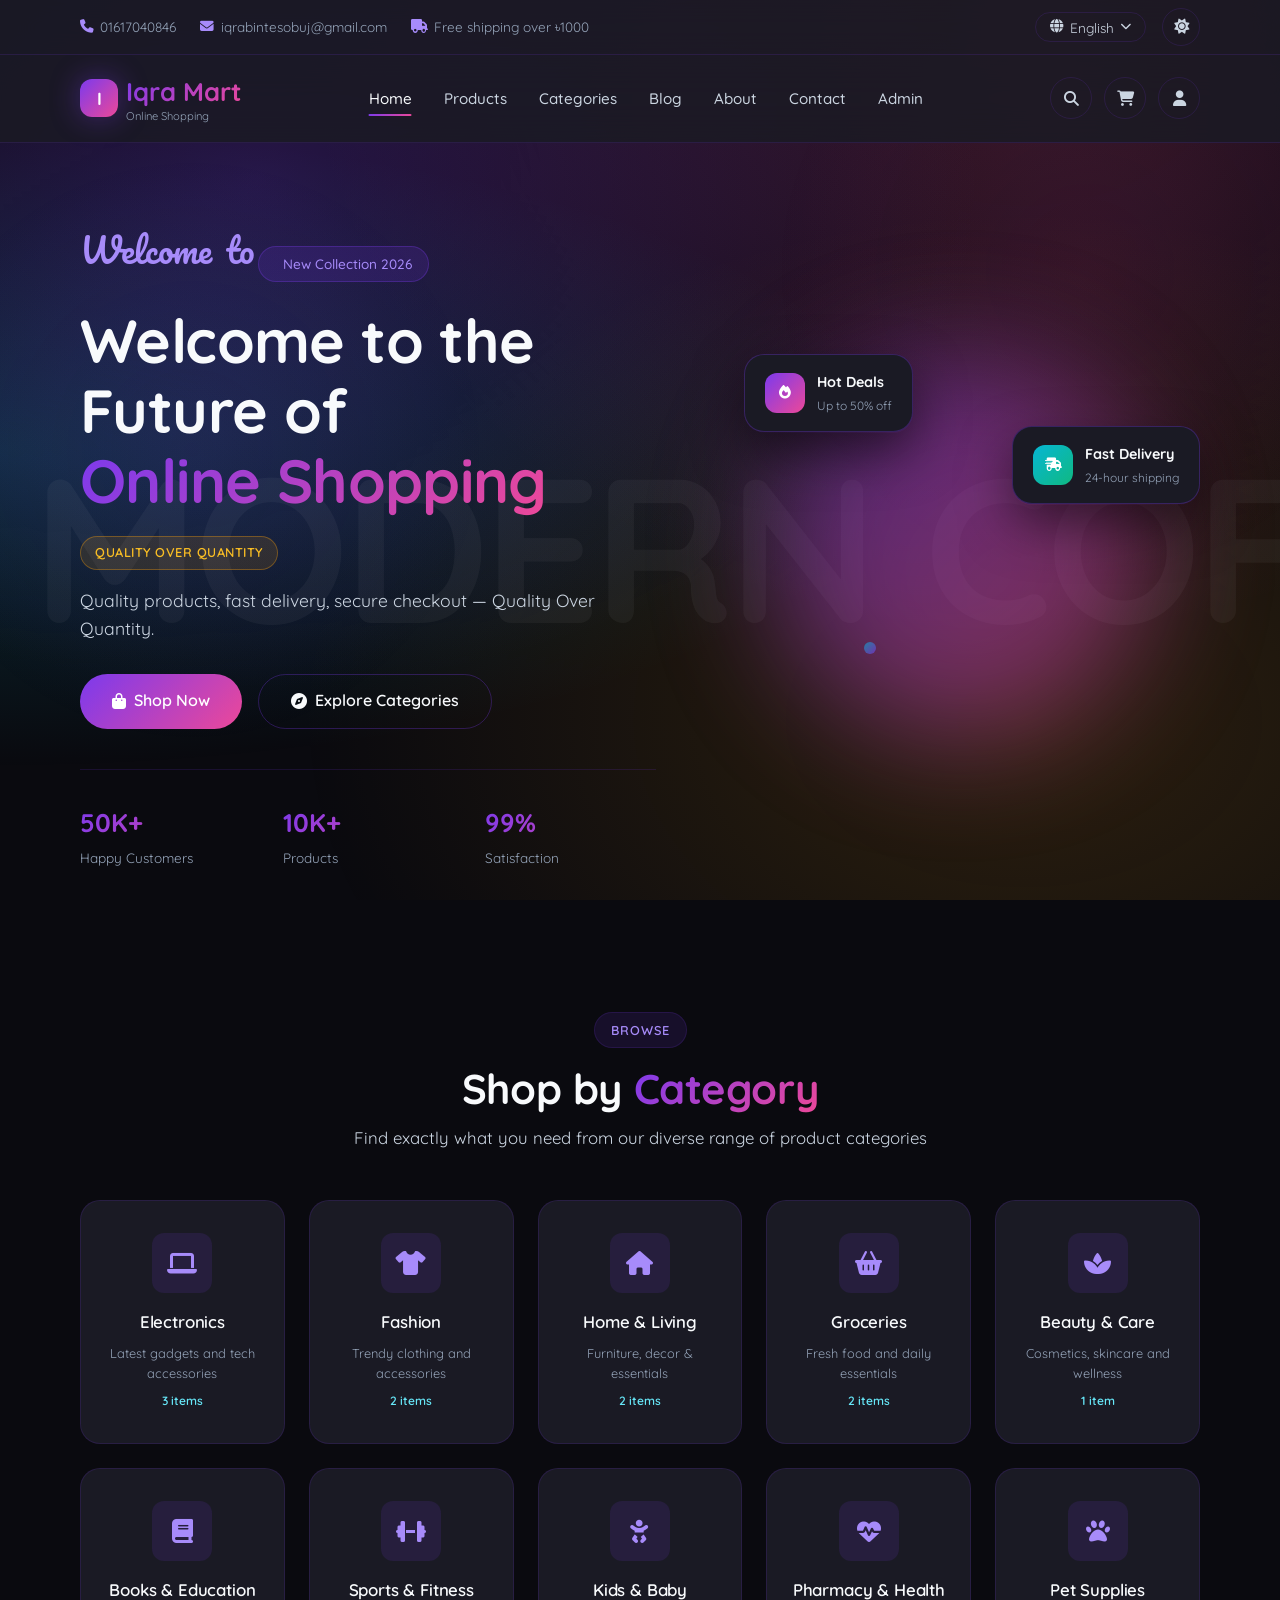
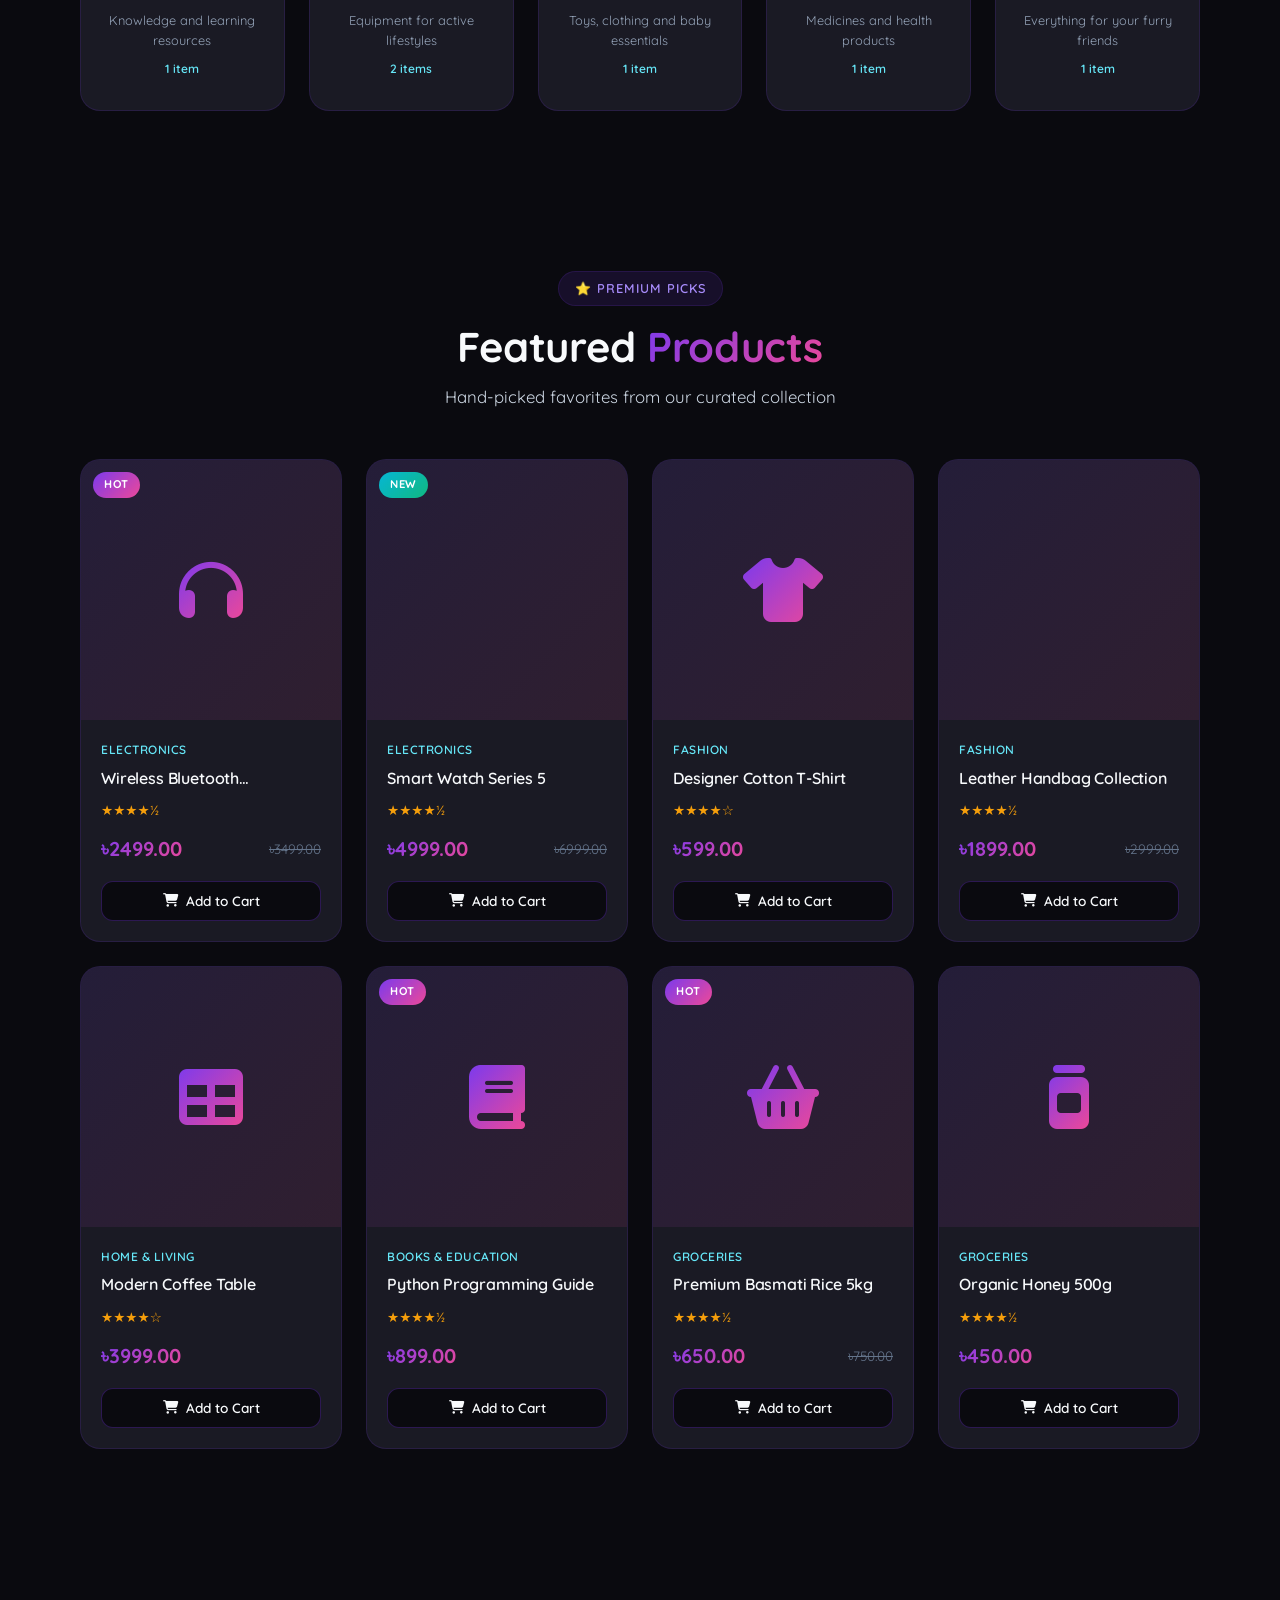
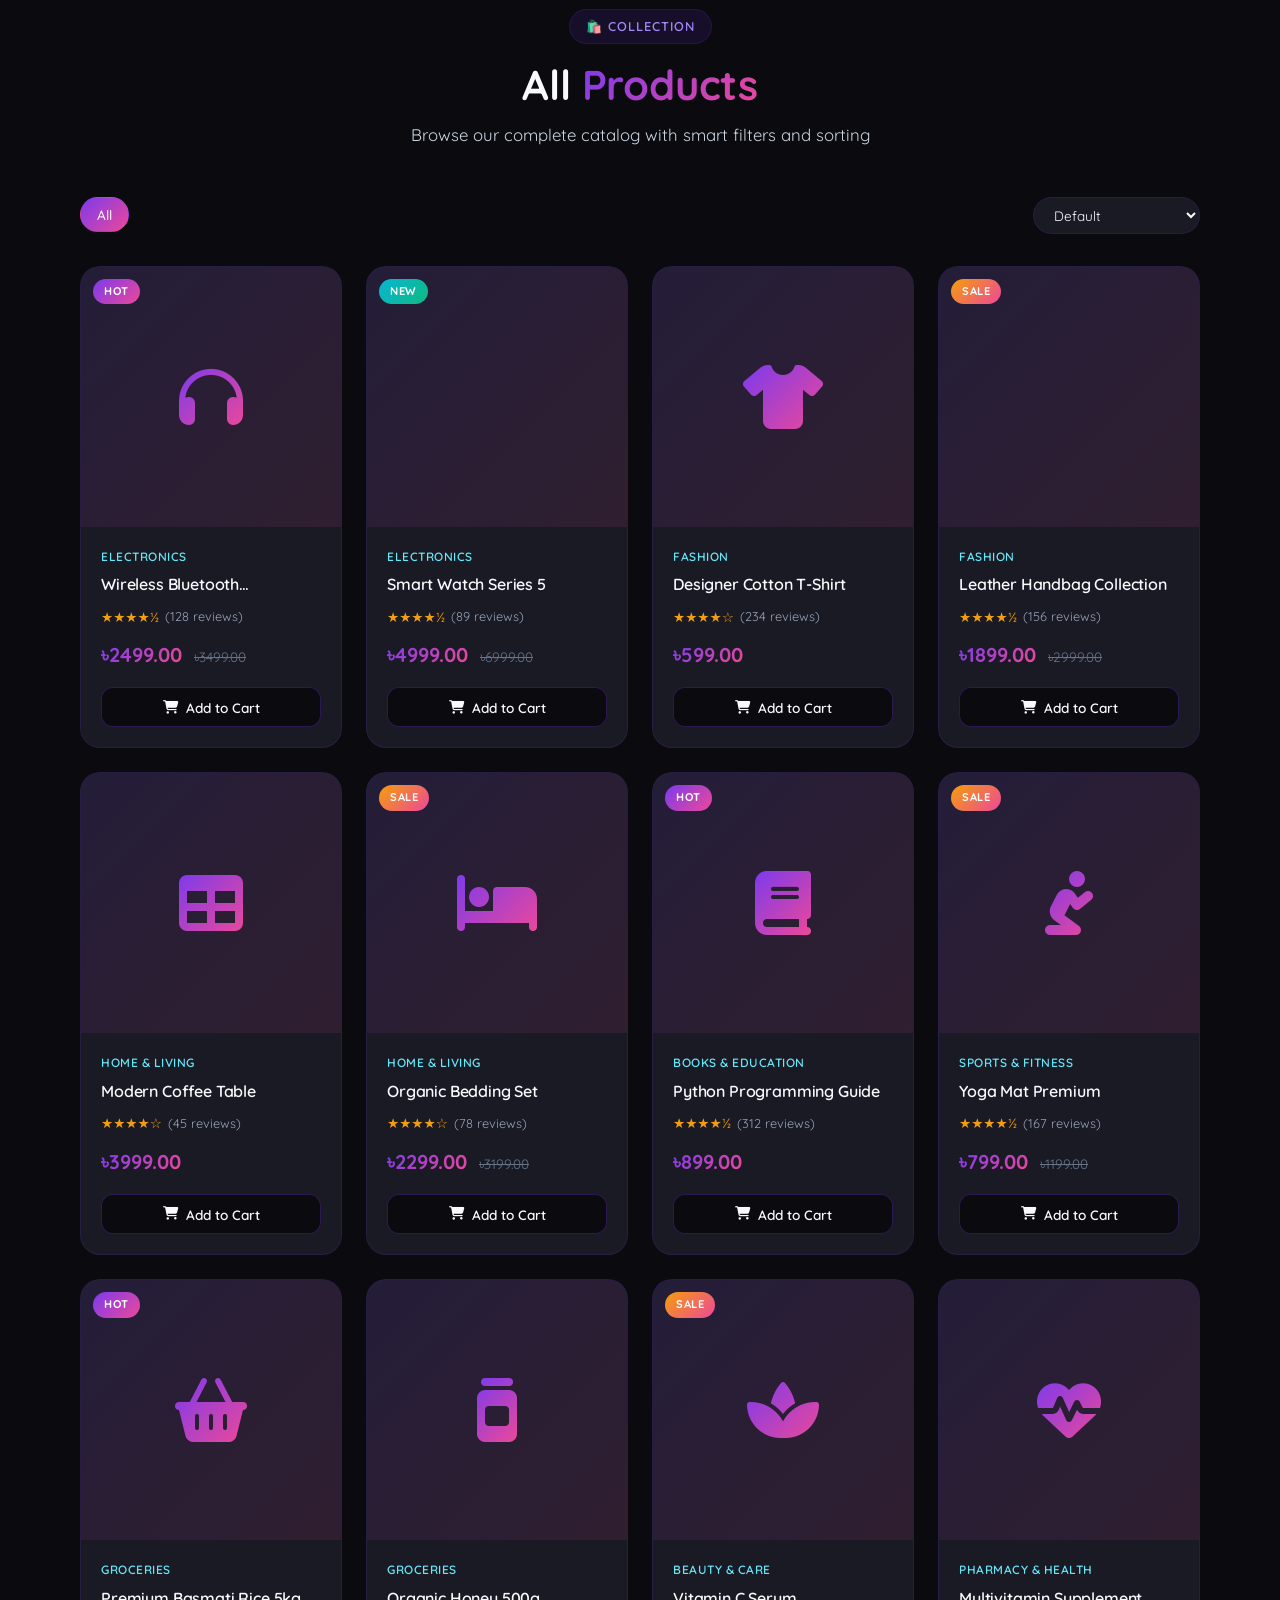
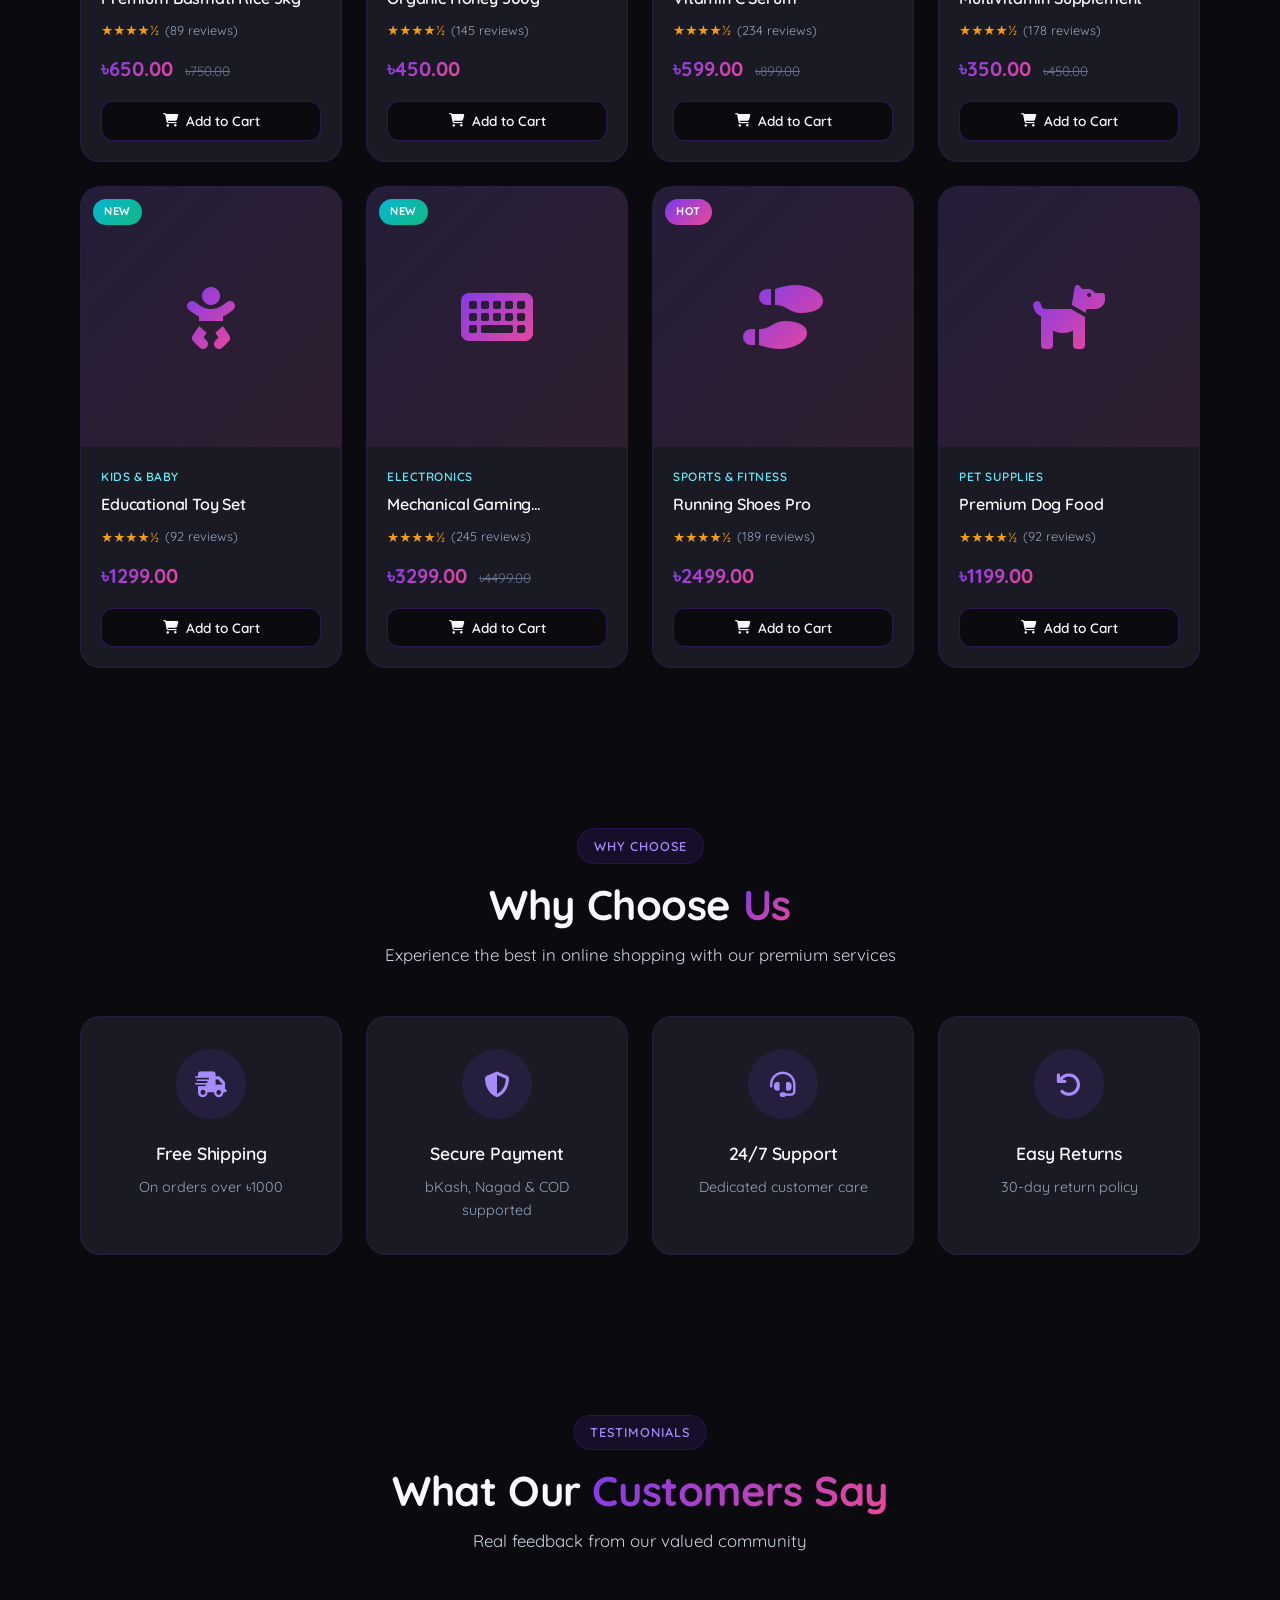
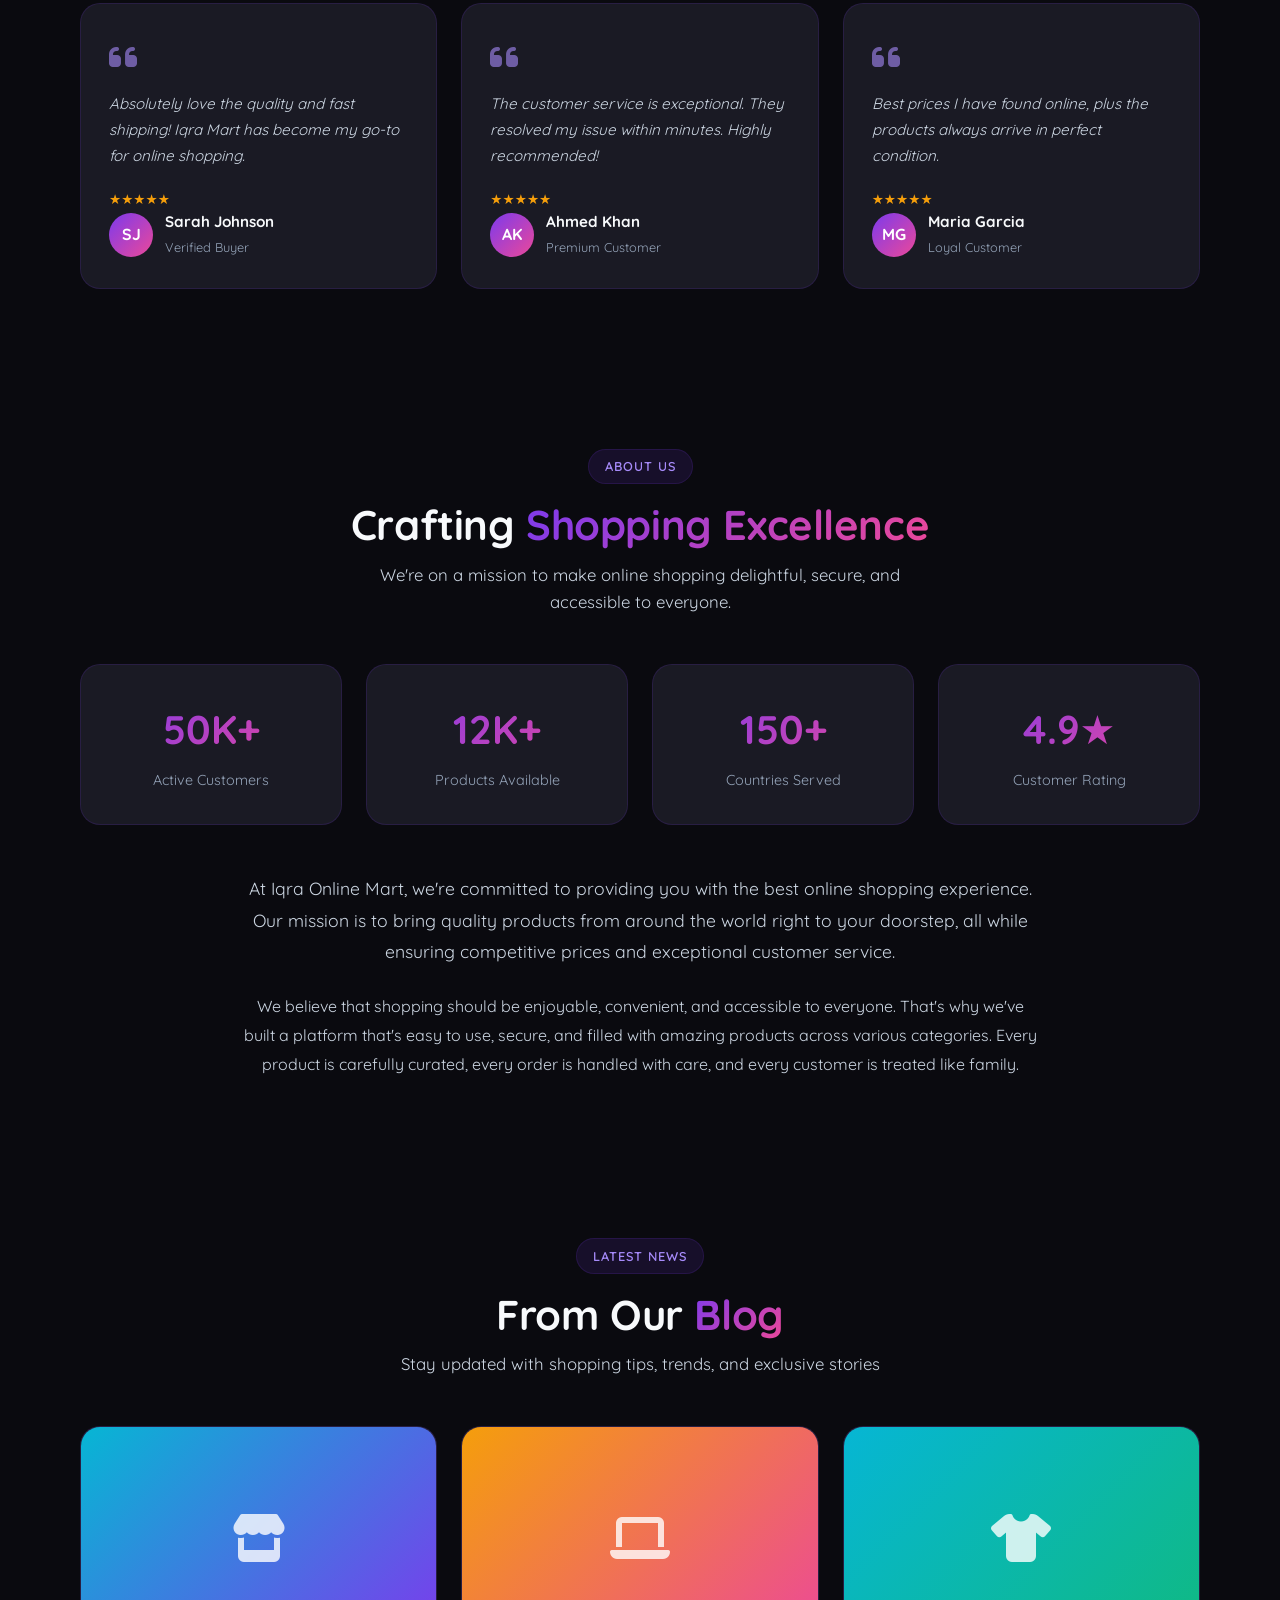
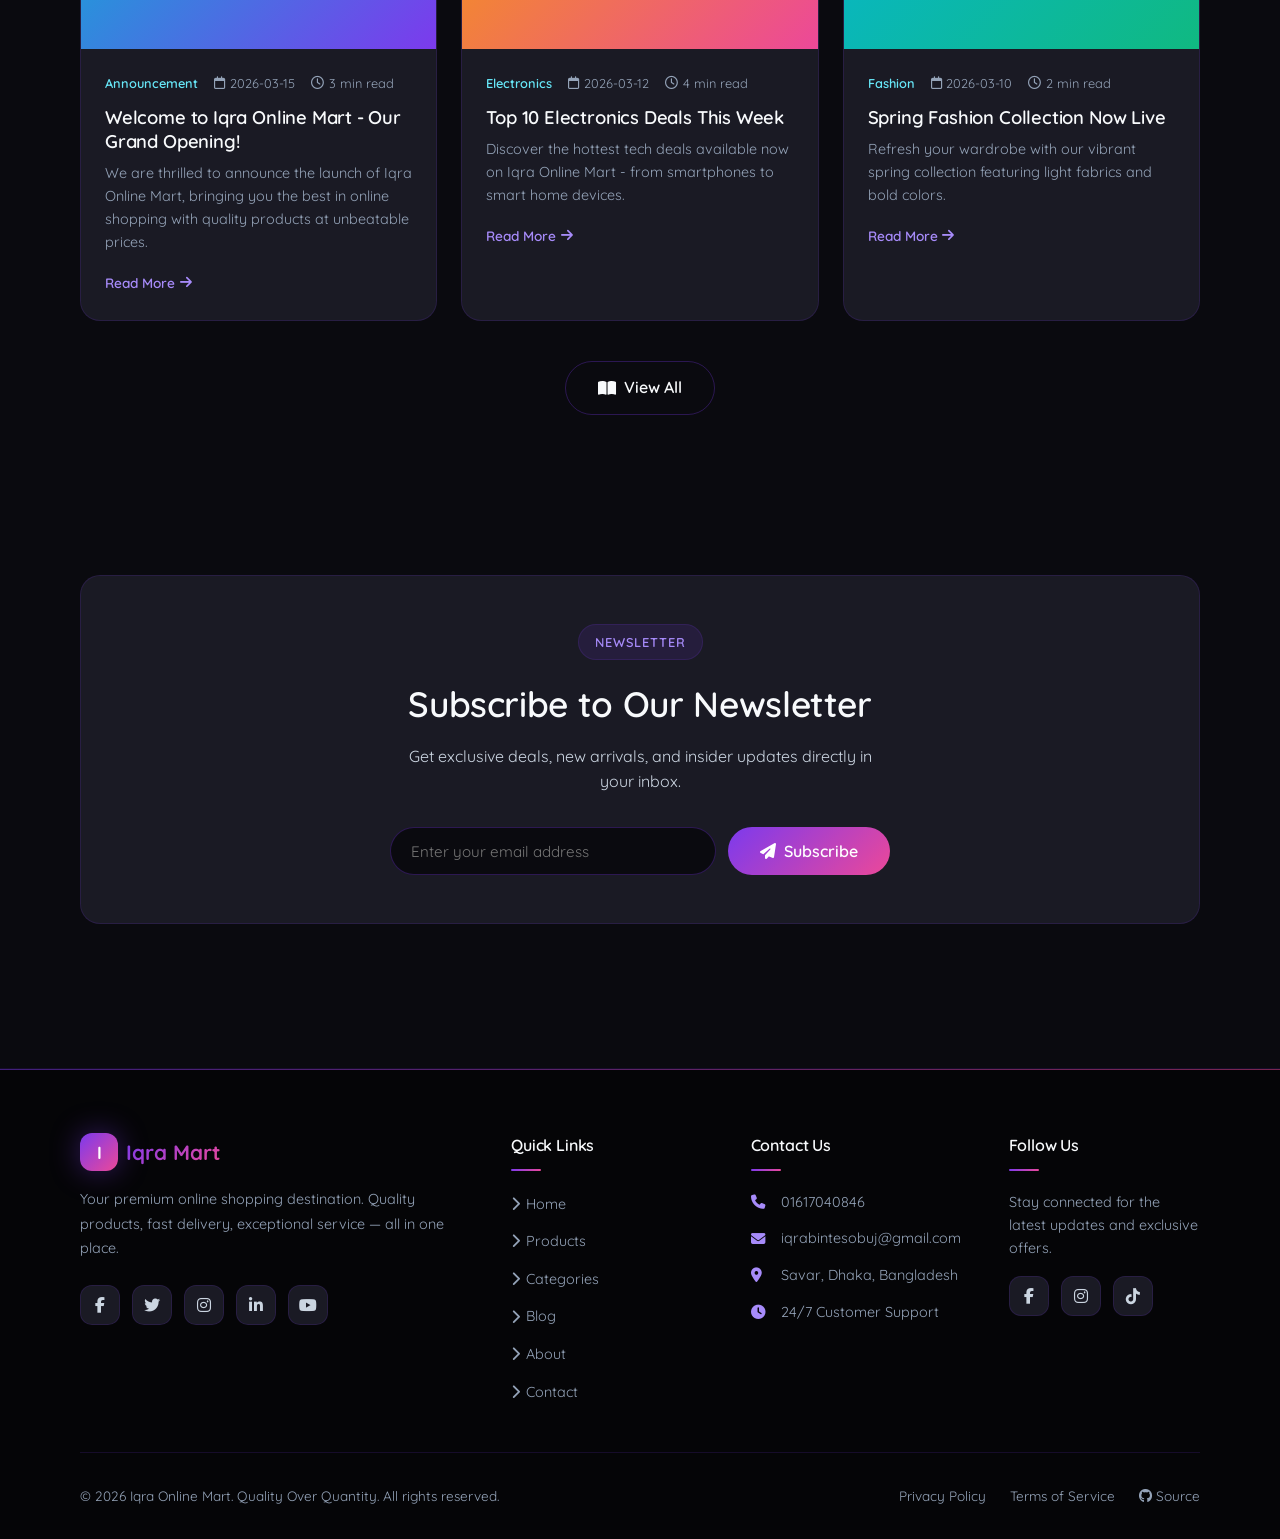
==== commit 4492a7d3: "Simplify browser title to just 'Iqra Online Mart', fix title dup logic - index.html title is now exa" ====
--- a/index.html
+++ b/index.html
@@ -5,7 +5,7 @@
     <meta name="viewport" content="width=device-width, initial-scale=1.0">
     <meta name="description" content="Iqra Online Mart - Your premium online shopping destination with thousands of quality products">
     <meta name="theme-color" content="#7c3aed">
-    <title>Iqra Online Mart - Premium Online Shopping</title>
+    <title>Iqra Online Mart</title>
     <link rel="preconnect" href="https://fonts.googleapis.com">
     <link rel="preconnect" href="https://fonts.gstatic.com" crossorigin>
     <link href="https://fonts.googleapis.com/css2?family=Poppins:wght@300;400;500;600;700;800&family=Quicksand:wght@300;400;500;600;700&family=Pacifico&display=swap" rel="stylesheet">
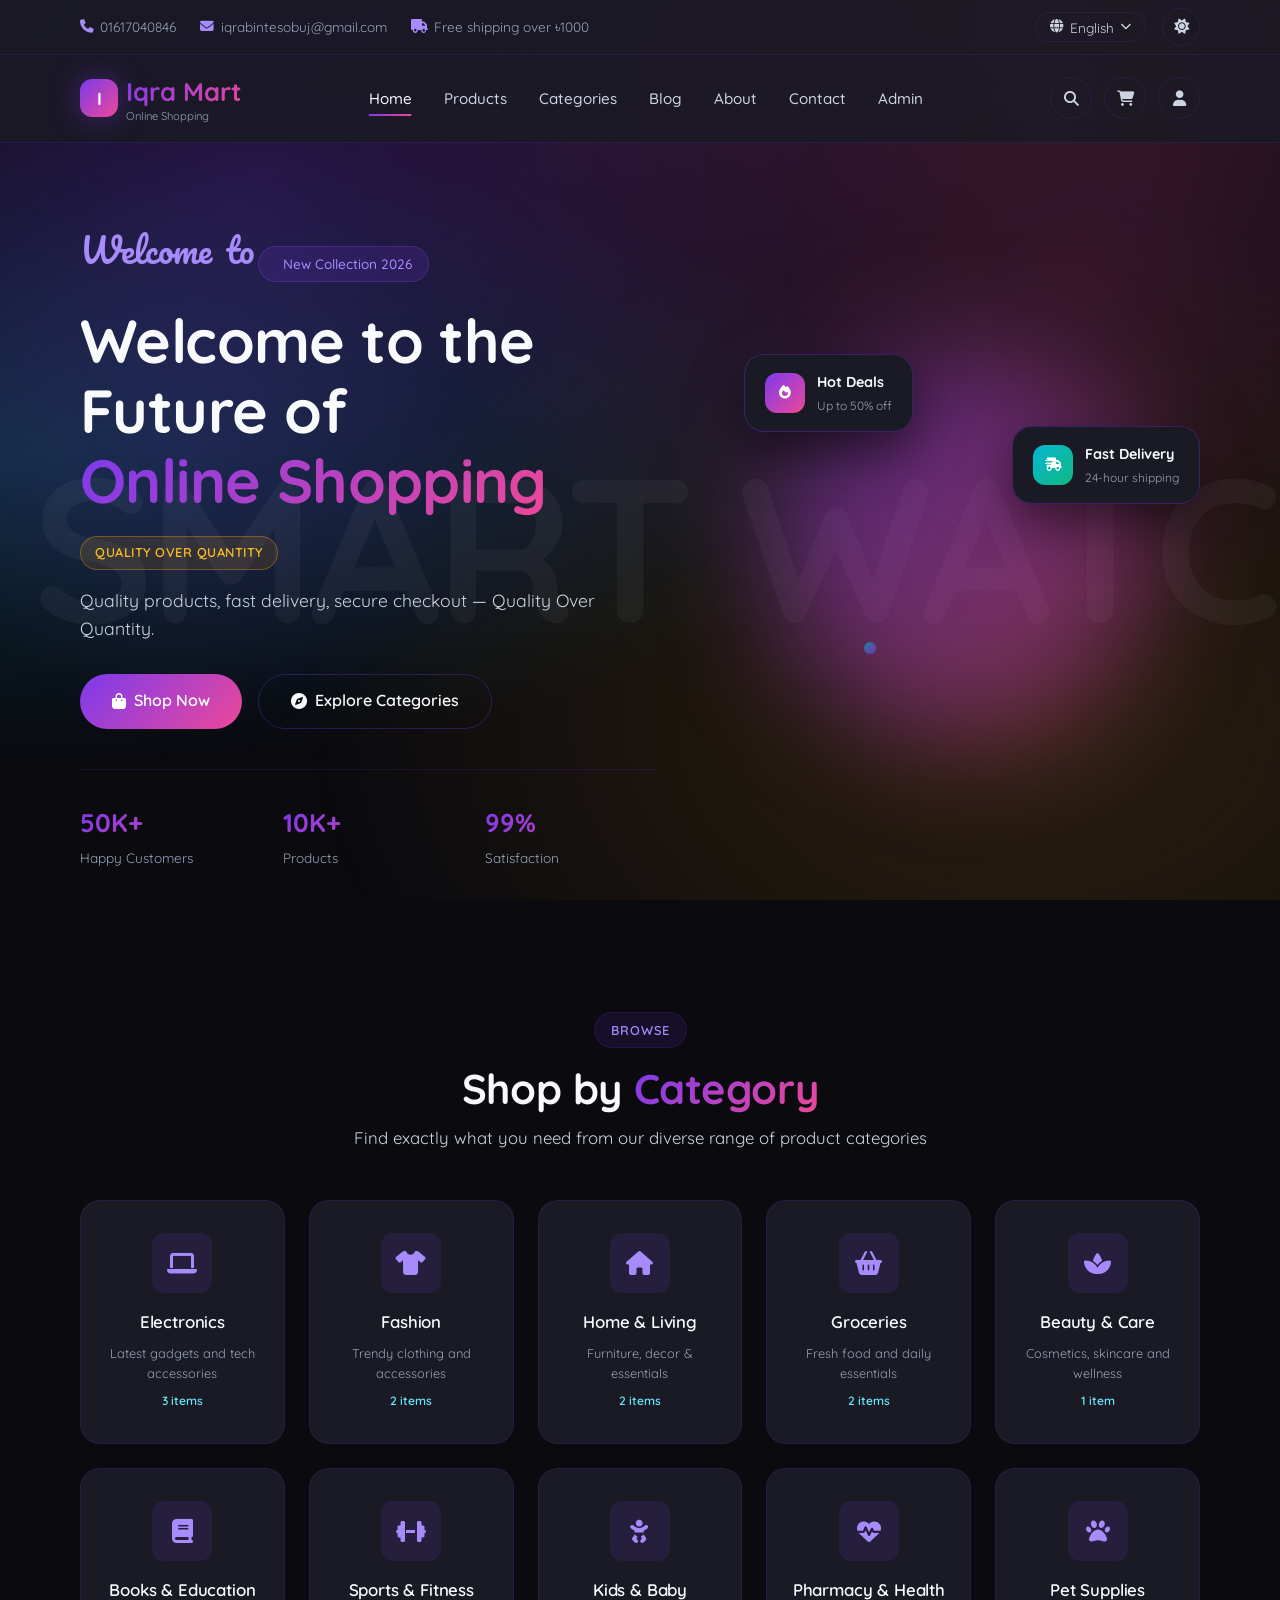
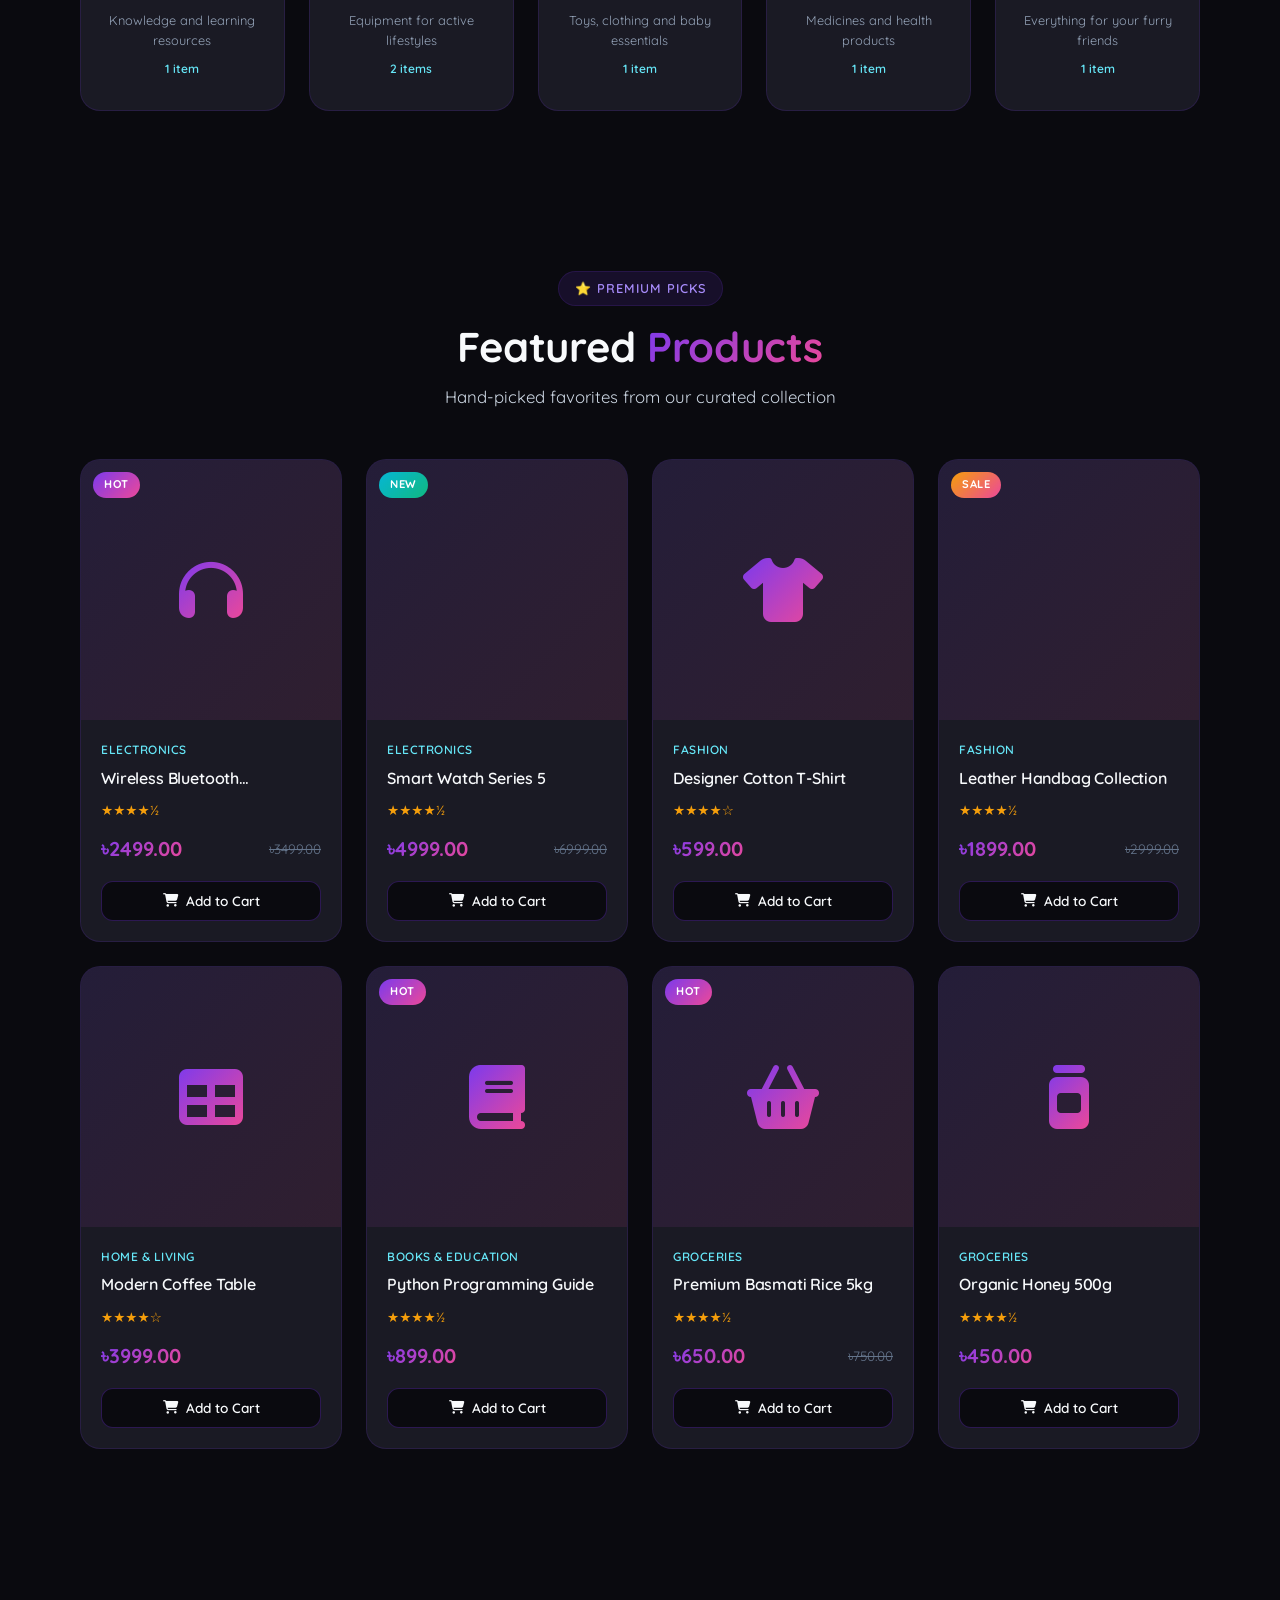
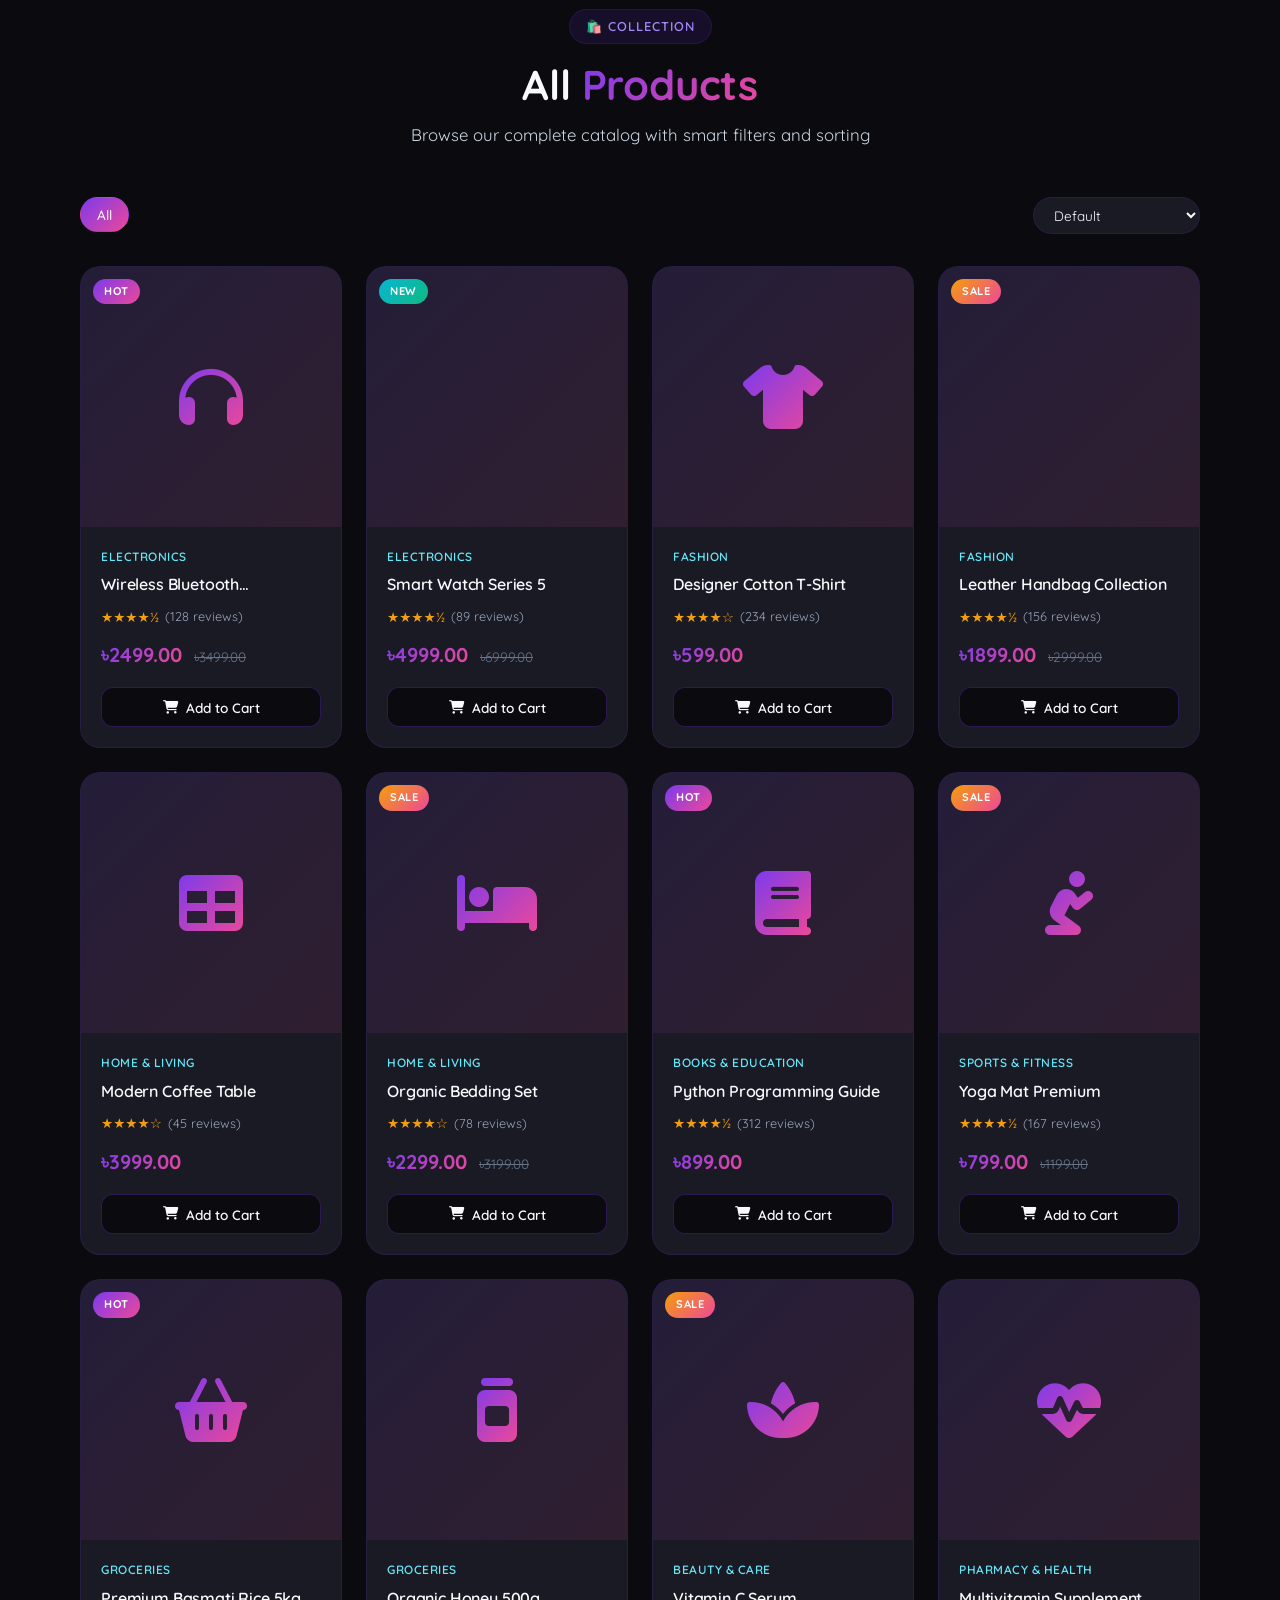
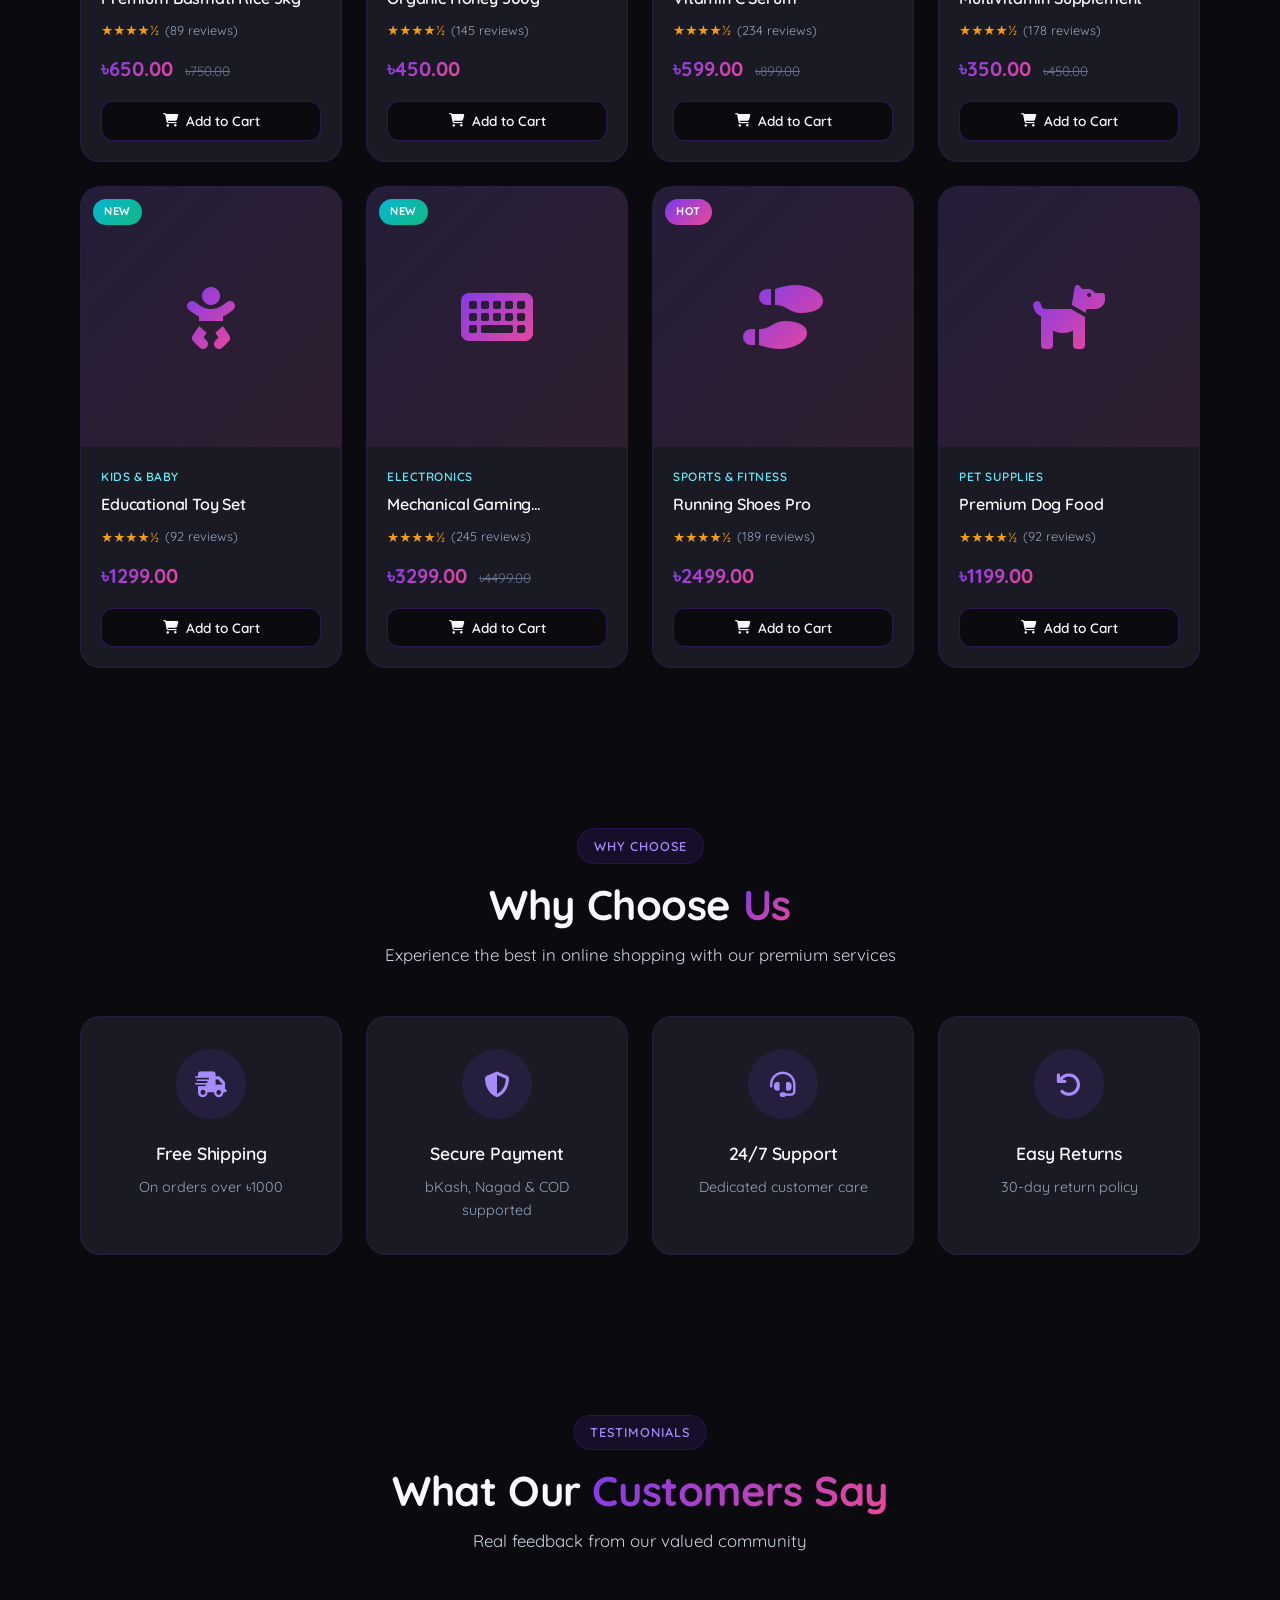
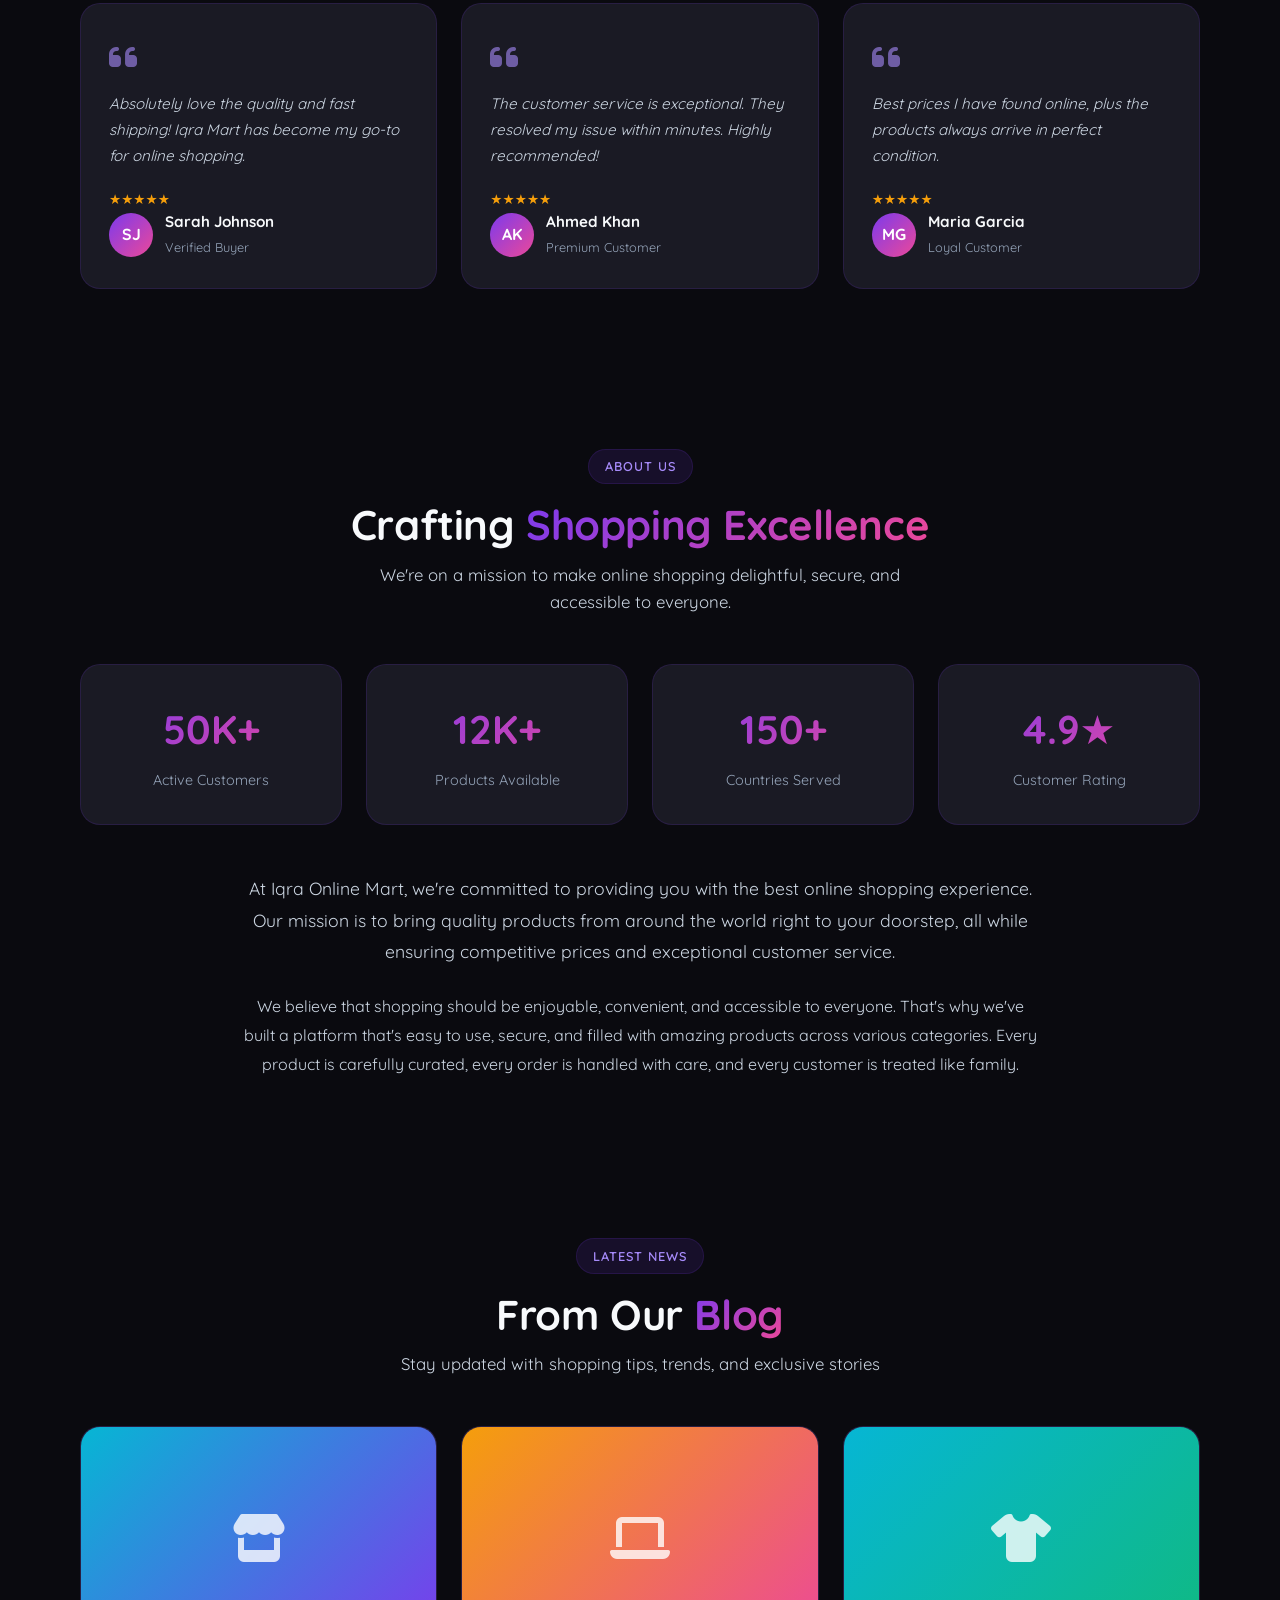
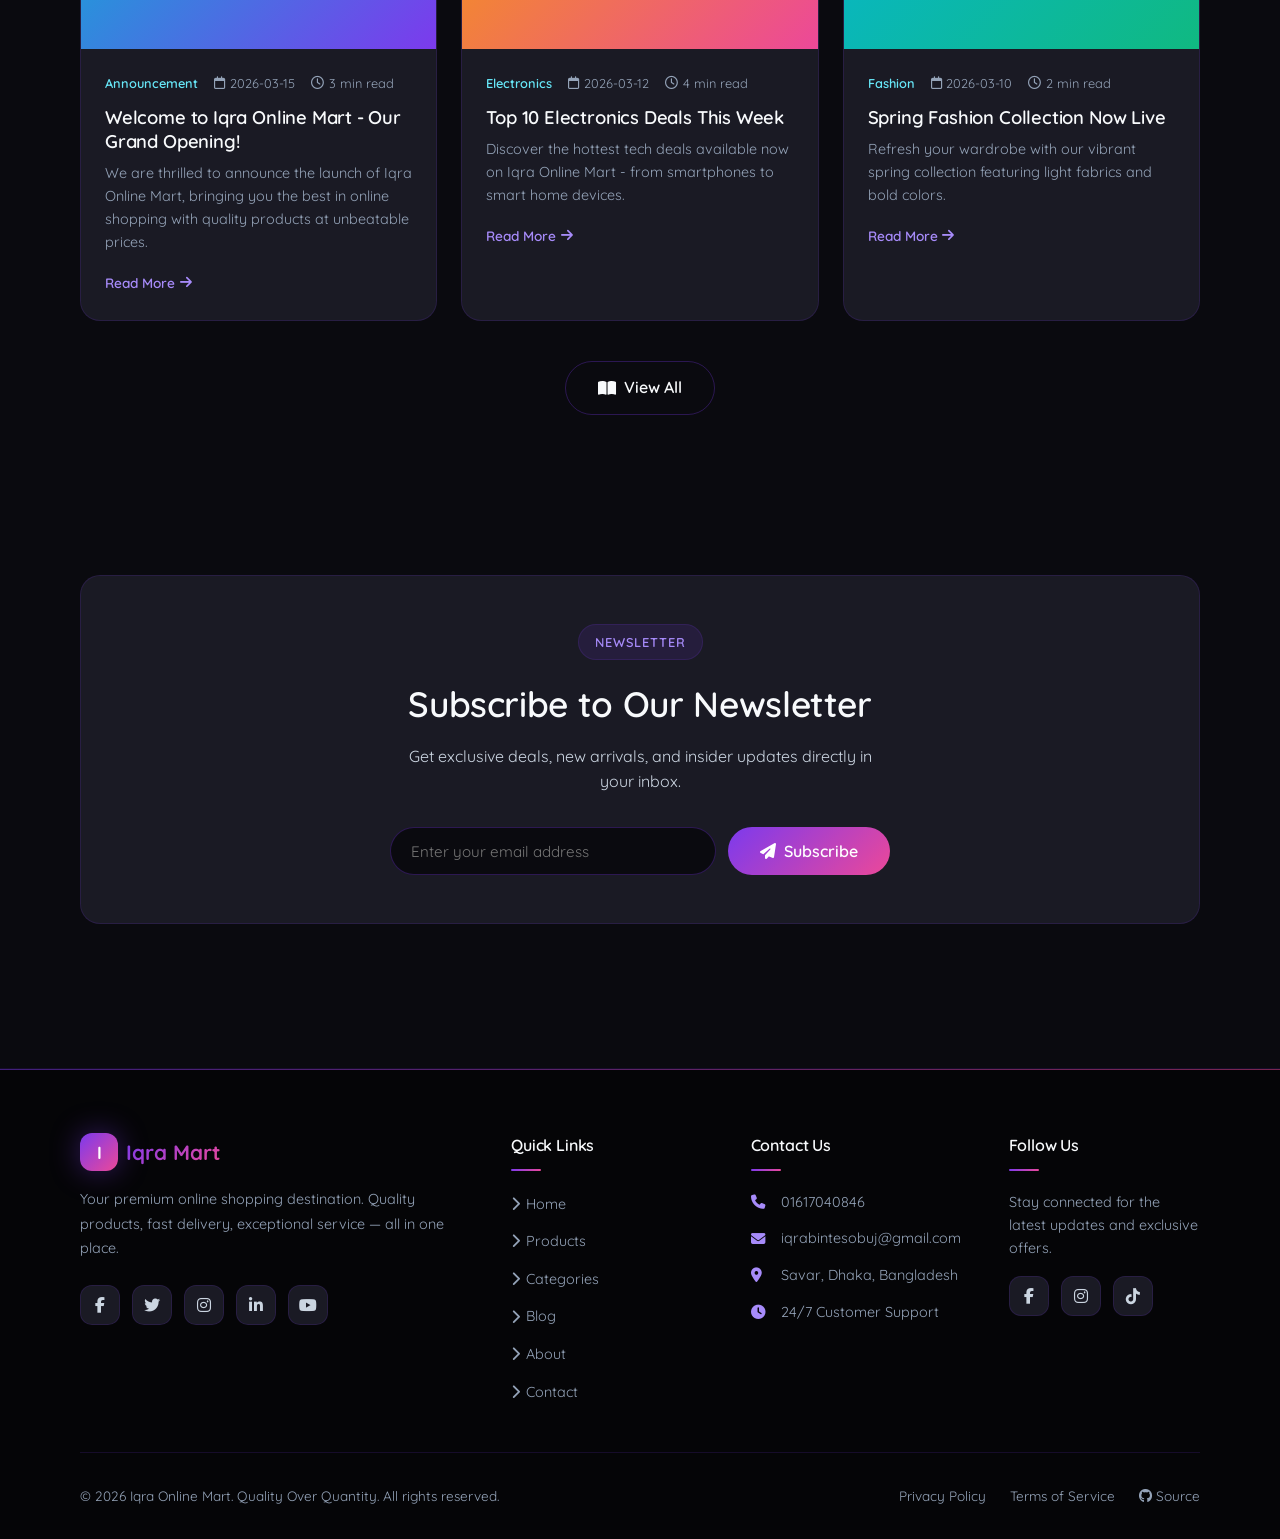
==== commit 4d7010df: "Polish storefront: PWA manifest, robots, repo links, and README Keep the full CMS, cart, checkout, i" ====
--- a/index.html
+++ b/index.html
@@ -11,6 +11,7 @@
     <link href="https://fonts.googleapis.com/css2?family=Poppins:wght@300;400;500;600;700;800&family=Quicksand:wght@300;400;500;600;700&family=Pacifico&display=swap" rel="stylesheet">
     <link rel="stylesheet" href="https://cdnjs.cloudflare.com/ajax/libs/font-awesome/6.4.0/css/all.min.css">
     <link rel="stylesheet" href="styles.css">
+    <link rel="manifest" href="manifest.json">
     <link rel="icon" href="data:image/svg+xml,<svg xmlns='http://www.w3.org/2000/svg' viewBox='0 0 100 100'><rect width='100' height='100' rx='20' fill='%237c3aed'/><text x='50' y='65' text-anchor='middle' font-size='55' fill='white' font-family='Poppins' font-weight='700'>I</text></svg>">
 </head>
 <body>
@@ -348,7 +349,7 @@
                 <div class="footer-bottom-links">
                     <a href="#" data-i18n="privacy">Privacy Policy</a>
                     <a href="#" data-i18n="terms">Terms of Service</a>
-                    <a href="https://github.com/miahsobuj/iqraonlinemart" data-cms="repo-link" target="_blank" rel="noopener" title="Source on GitHub"><i class="fab fa-github"></i> <span data-i18n="source">Source</span></a>
+                    <a href="https://github.com/soobujmiah/iqra-online-mart" data-cms="repo-link" target="_blank" rel="noopener" title="Source on GitHub"><i class="fab fa-github"></i> <span data-i18n="source">Source</span></a>
                 </div>
             </div>
         </div>
--- a/styles.css
+++ b/styles.css
@@ -671,6 +671,15 @@
     animation: fadeUp 0.7s var(--ease) 0.4s both;
 }
 
+@media (max-width: 480px) {
+    .hero-stats {
+        grid-template-columns: 1fr;
+        gap: 0.75rem;
+        text-align: center;
+    }
+    .hero-stat { align-items: center; }
+}
+
 .hero-stat {
     display: flex;
     flex-direction: column;
@@ -806,6 +815,20 @@
 .shape-2 { width: 12px; height: 12px; top: 70%; left: 30%; background: var(--gradient-accent); animation-delay: 1s; }
 .shape-3 { width: 16px; height: 16px; top: 30%; right: 20%; background: var(--gradient-warm); animation-delay: 2s; }
 .shape-4 { width: 10px; height: 10px; bottom: 30%; right: 30%; animation-delay: 3s; }
+
+@media (max-width: 640px) {
+    .hero-visual { height: 320px; }
+    .hero-orb { width: 240px; height: 240px; filter: blur(40px); }
+    .hero-card { padding: 0.6rem 0.85rem; font-size: 0.75rem; }
+    .hero-card-1 { left: 2%; top: 15%; }
+    .hero-card-2 { right: 2%; top: 35%; }
+    .hero-card-icon { width: 32px; height: 32px; font-size: 0.85rem; }
+    .floating-shape { display: none; }
+}
+
+@media (max-width: 480px) {
+    .hero-visual { display: none; }
+}
 
 @keyframes shapeFloat {
     0%, 100% { transform: translate(0, 0) rotate(0deg); }
@@ -2399,39 +2422,89 @@
     .toolbar-group { flex-wrap: wrap; }
 }
 
+@media (max-width: 1024px) {
+    .container { max-width: 100%; padding: 0 1.25rem; }
+    .products-grid { gap: 1rem; }
+    .blog-grid, .features-grid { gap: 1rem; }
+    .section { padding: 3.5rem 0; }
+    .hero-stats { gap: 1.5rem; }
+}
+
+@media (max-width: 768px) {
+    .header-inner { padding: 0.6rem 0; }
+    .header-actions { gap: 0.5rem; }
+    .logo-text { font-size: 1.1rem; }
+    .topbar { padding: 0.4rem 0; font-size: 0.78rem; }
+    .modal-content { max-width: 92vw; padding: 1.5rem; }
+    .product-detail-grid { grid-template-columns: 1fr !important; }
+    .footer-grid { grid-template-columns: 1fr 1fr; }
+    .hero h1 { font-size: 2rem; }
+    .section-title { font-size: 1.6rem; }
+}
+
 @media (max-width: 640px) {
     .topbar-info { display: none; }
-    .footer-grid { grid-template-columns: 1fr; }
-    .hero { padding: 3rem 0; }
-    .section { padding: 3rem 0; }
-    .cart-drawer { max-width: 100%; }
-    .product-actions-overlay { opacity: 1; transform: translateX(0); }
-    .topbar-inner { flex-wrap: wrap; gap: 0.5rem; }
+    .topbar-inner { flex-wrap: wrap; gap: 0.5rem; justify-content: flex-end; }
     .topbar-actions { gap: 0.35rem; }
     .topbar-actions .lang-btn { padding: 0.4rem 0.6rem; font-size: 0.8rem; }
-    .header-inner { flex-wrap: wrap; row-gap: 0.5rem; }
-    .header-actions .icon-btn { width: 38px; height: 38px; }
+    .header-inner { flex-wrap: wrap; row-gap: 0.5rem; padding: 0.75rem 0; }
+    .header-actions { gap: 0.4rem; }
+    .header-actions .icon-btn { width: 38px; height: 38px; font-size: 0.85rem; }
+    .logo-mark { width: 38px !important; height: 38px !important; font-size: 1.1rem !important; }
+    .logo-text { font-size: 1.05rem !important; }
+    .logo-sub { font-size: 0.7rem !important; }
+    .footer-grid { grid-template-columns: 1fr; gap: 2rem; }
+    .footer-bottom { flex-direction: column; gap: 0.75rem; text-align: center; }
+    .footer-section h4 { font-size: 1rem; }
+    .hero { padding: 2.5rem 0; }
+    .section { padding: 2.5rem 0; }
+    .section-header { margin-bottom: 2rem; }
+    .cart-drawer { max-width: calc(100vw - 1rem); border-radius: var(--radius-md); }
+    .cart-drawer-header { padding: 1rem; }
+    .cart-drawer-header h3 { font-size: 1rem; }
+    .product-actions-overlay { opacity: 1; transform: translateX(0); }
     .products-toolbar { flex-direction: column; align-items: stretch; gap: 0.75rem; }
     .toolbar-group { width: 100%; justify-content: center; }
-    .filter-tabs { flex-wrap: wrap; justify-content: center; gap: 0.4rem; }
+    .filter-tabs { flex-wrap: wrap; justify-content: center; gap: 0.4rem; overflow-x: visible; }
     .filter-tab { padding: 0.4rem 0.8rem; font-size: 0.8rem; }
-    .section-title { font-size: 1.6rem; }
-    .hero h1 { font-size: 1.9rem; line-height: 1.15; }
-    .hero-actions { flex-direction: column; }
-    .hero-actions .btn { width: 100%; }
-    .hero-stats { gap: 0.75rem; }
-    .hero-stat-value { font-size: 1.4rem; }
+    .section-title { font-size: 1.4rem; line-height: 1.2; }
+    .section-subtitle { font-size: 0.92rem; padding: 0 1rem; }
+    .section-tag { font-size: 0.7rem; padding: 0.3rem 0.8rem; }
+    .hero h1 { font-size: 1.7rem; line-height: 1.15; }
+    .hero p { font-size: 0.95rem; }
+    .hero-actions { flex-direction: column; gap: 0.75rem; }
+    .hero-actions .btn { width: 100%; padding: 0.85rem 1.25rem; font-size: 0.95rem; }
+    .hero-stats { gap: 0.5rem; padding-top: 1rem; }
+    .hero-stat-value { font-size: 1.2rem; }
+    .hero-stat-label { font-size: 0.75rem; }
     .admin-table-wrap { overflow-x: auto; -webkit-overflow-scrolling: touch; }
-    .admin-table { min-width: 600px; }
+    .admin-table { min-width: 700px; }
+    .admin-table th, .admin-table td { padding: 0.5rem 0.4rem !important; font-size: 0.8rem !important; }
+    .admin-actions { display: flex; flex-wrap: wrap; gap: 0.3rem; }
     .checkout-grid { grid-template-columns: 1fr; }
-    .payment-options { grid-template-columns: 1fr 1fr; }
+    .checkout-form, .checkout-summary { padding: 1.25rem; }
+    .payment-options { grid-template-columns: 1fr; }
     .blog-grid, .products-grid, .categories-grid { grid-template-columns: 1fr; }
     .testimonials-grid, .features-grid { grid-template-columns: 1fr; }
     .feature-card, .testimonial-card { padding: 1.25rem; }
+    .feature-card h3 { font-size: 1.1rem; }
     .form-row { grid-template-columns: 1fr; }
-    .modal-content { width: 95vw !important; padding: 1.25rem; }
-    .auth-modal-content { padding: 1.5rem; }
+    .modal-content { width: 95vw !important; padding: 1.25rem !important; max-height: 90vh !important; }
+    .auth-modal-content { padding: 1.5rem !important; }
+    .auth-form h3 { font-size: 1.1rem; }
+    .btn-lg { padding: 0.85rem 1.5rem; font-size: 0.95rem; }
     .notification { left: 0.75rem; right: 0.75rem; max-width: none; }
+    .newsletter-form { flex-direction: column; }
+    .newsletter-form input { width: 100%; }
+    .newsletter-form button { width: 100%; }
+}
+
+@media (max-width: 380px) {
+    .header-actions .icon-btn { width: 34px; height: 34px; }
+    .header-actions { gap: 0.3rem; }
+    .hero h1 { font-size: 1.5rem; }
+    .section-title { font-size: 1.25rem; }
+    .container { padding: 0 0.75rem; }
 }
 
 /* Mobile menu toggle */
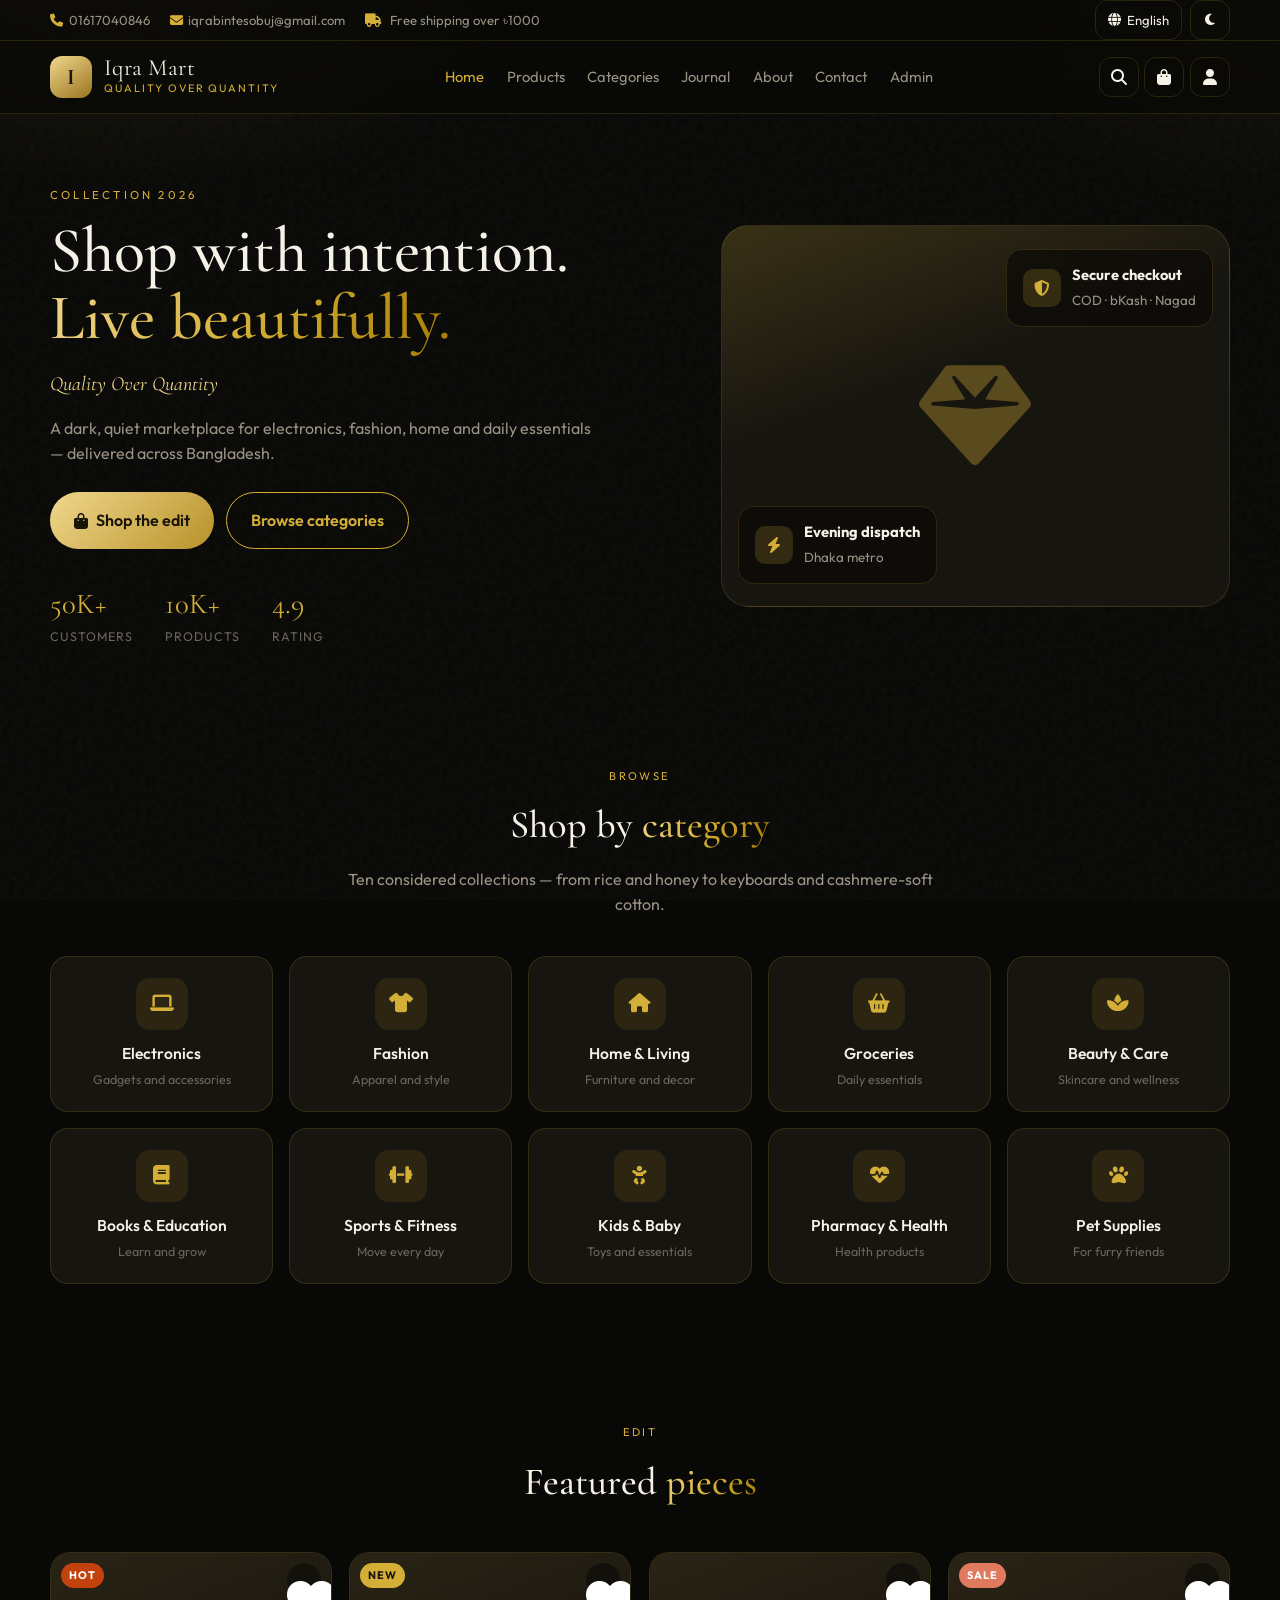
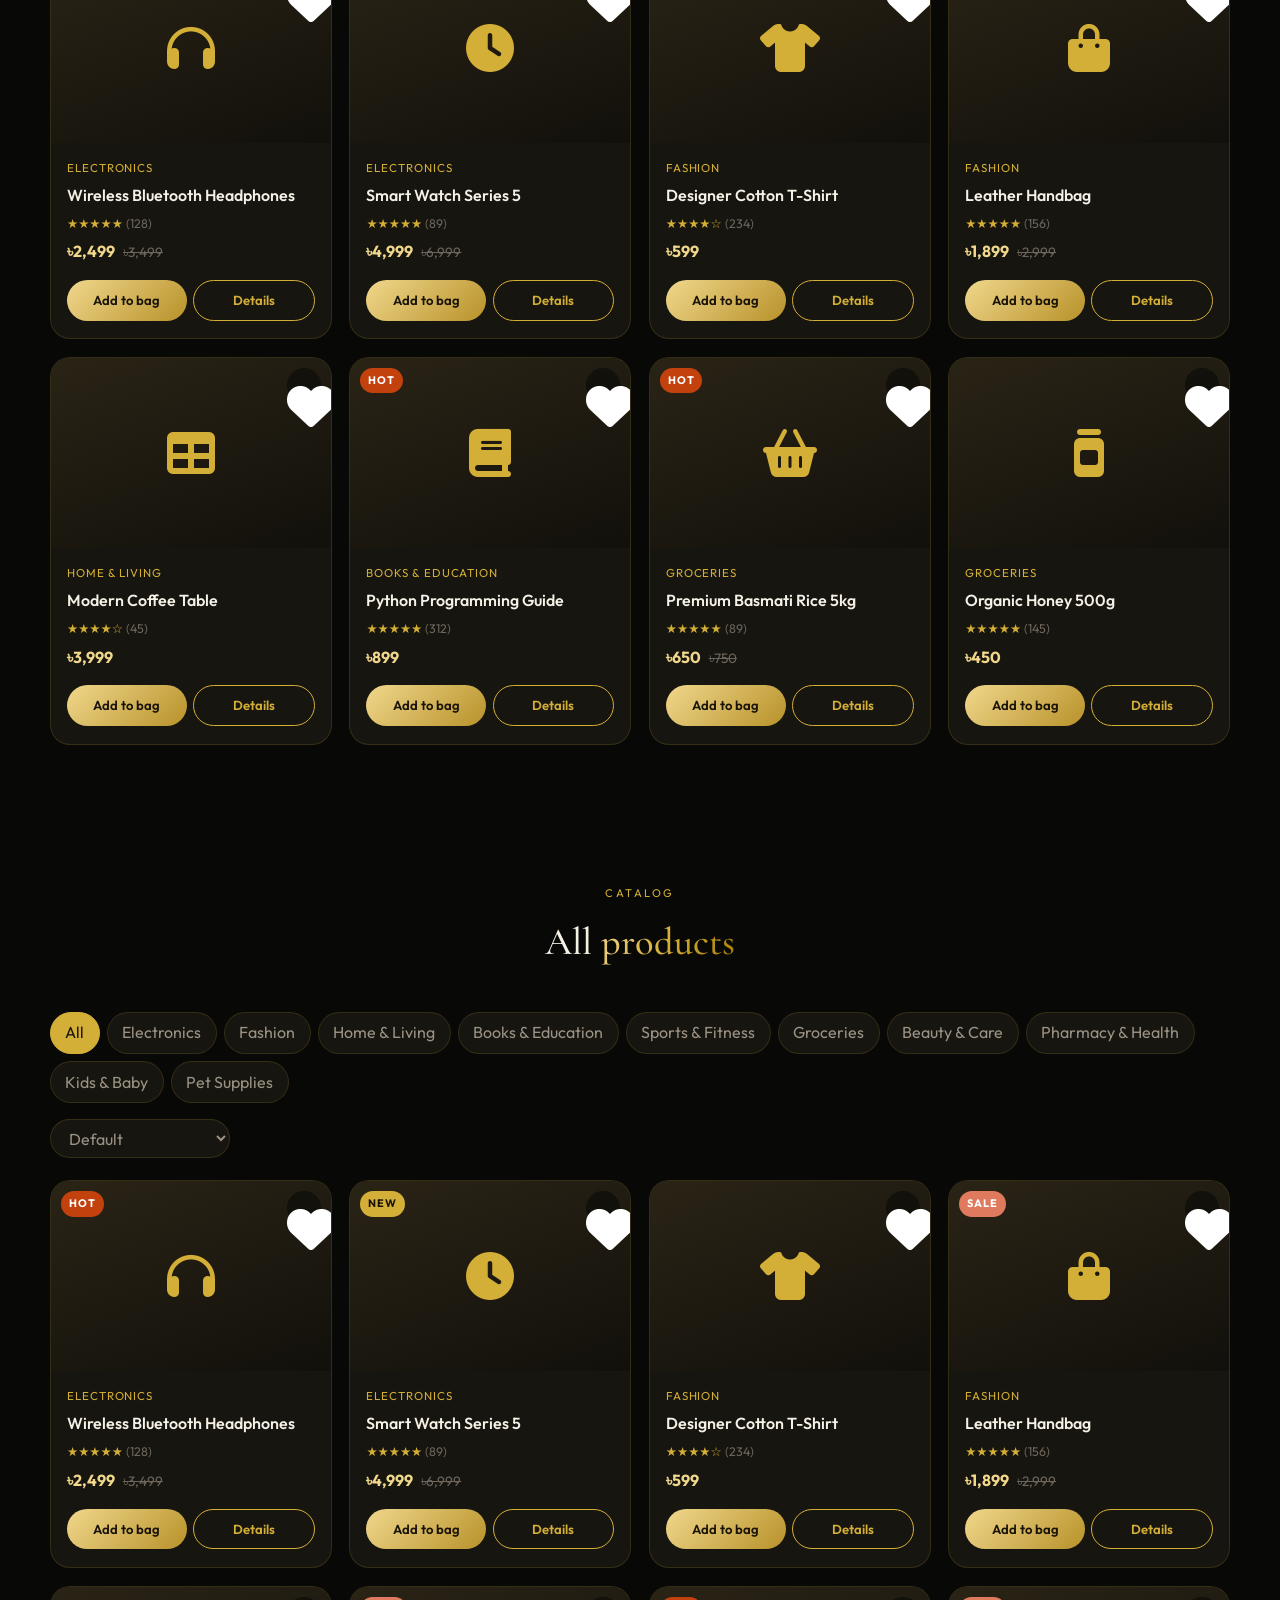
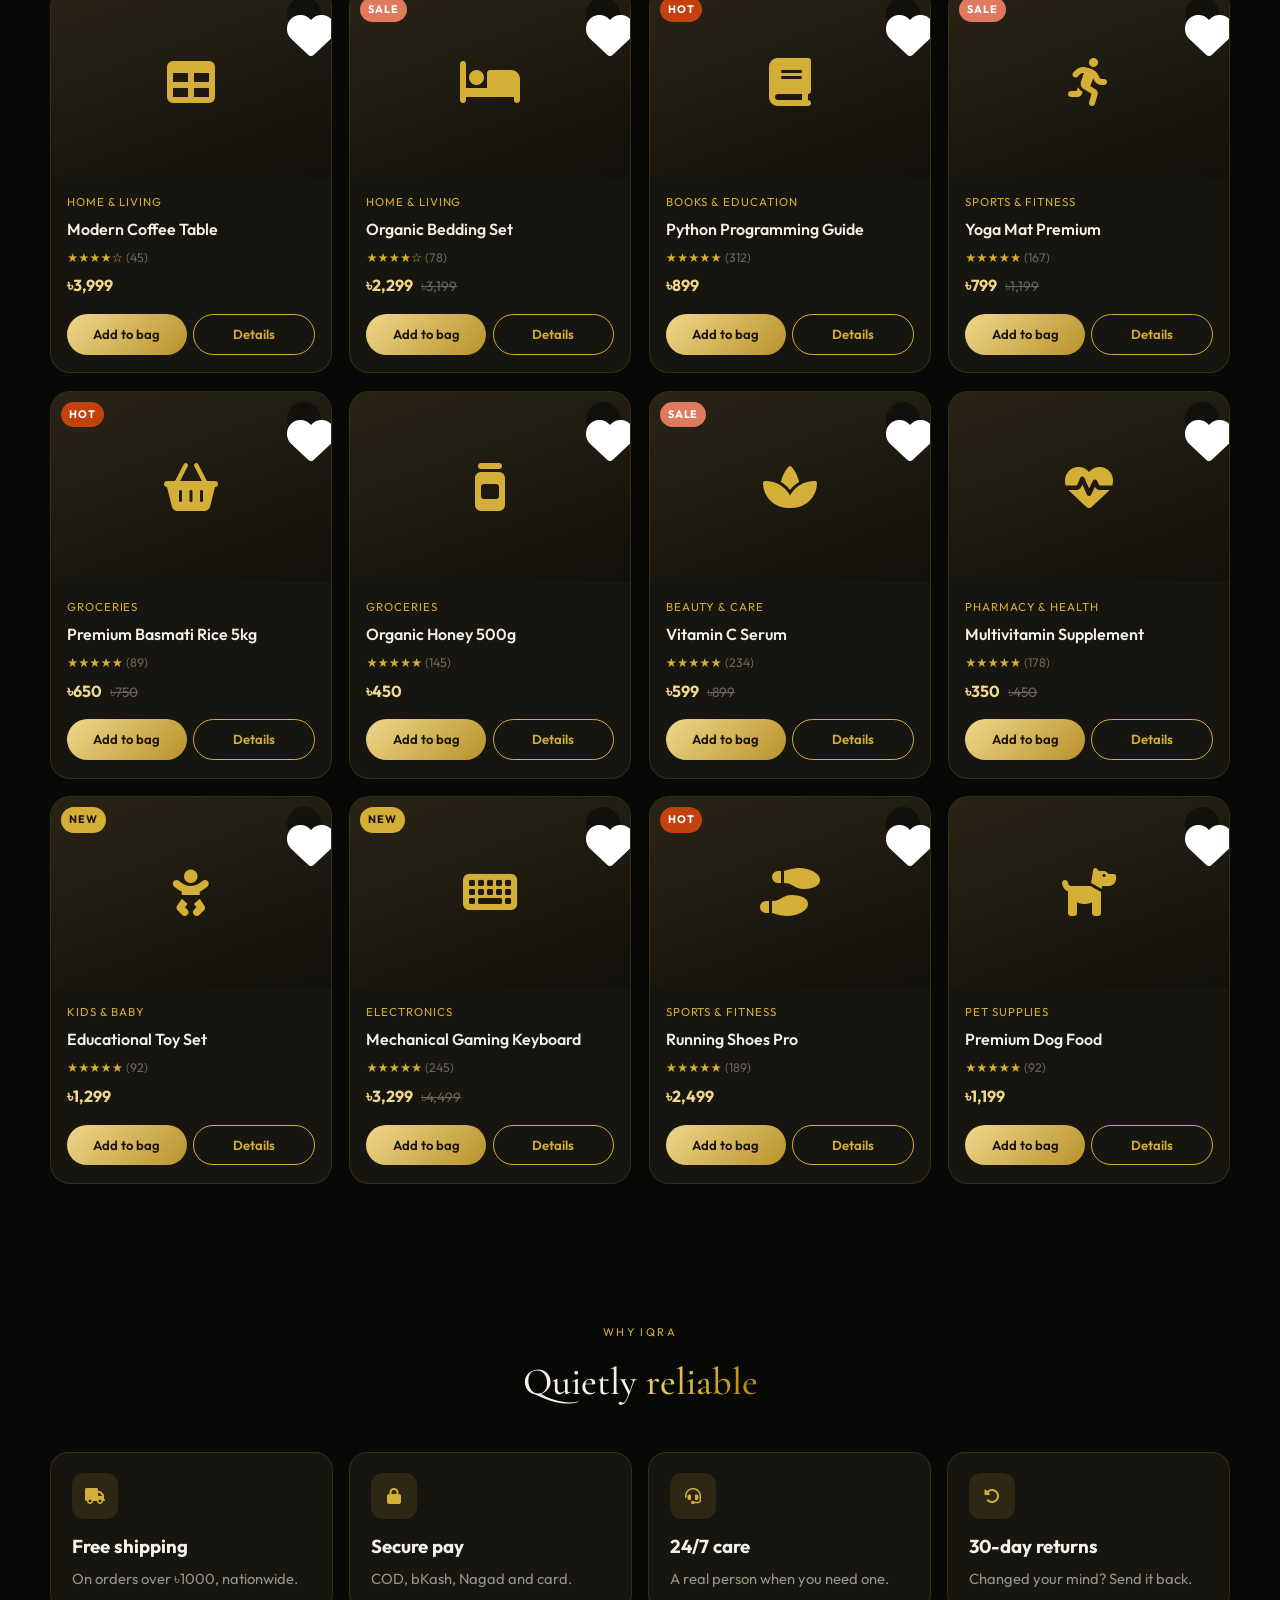
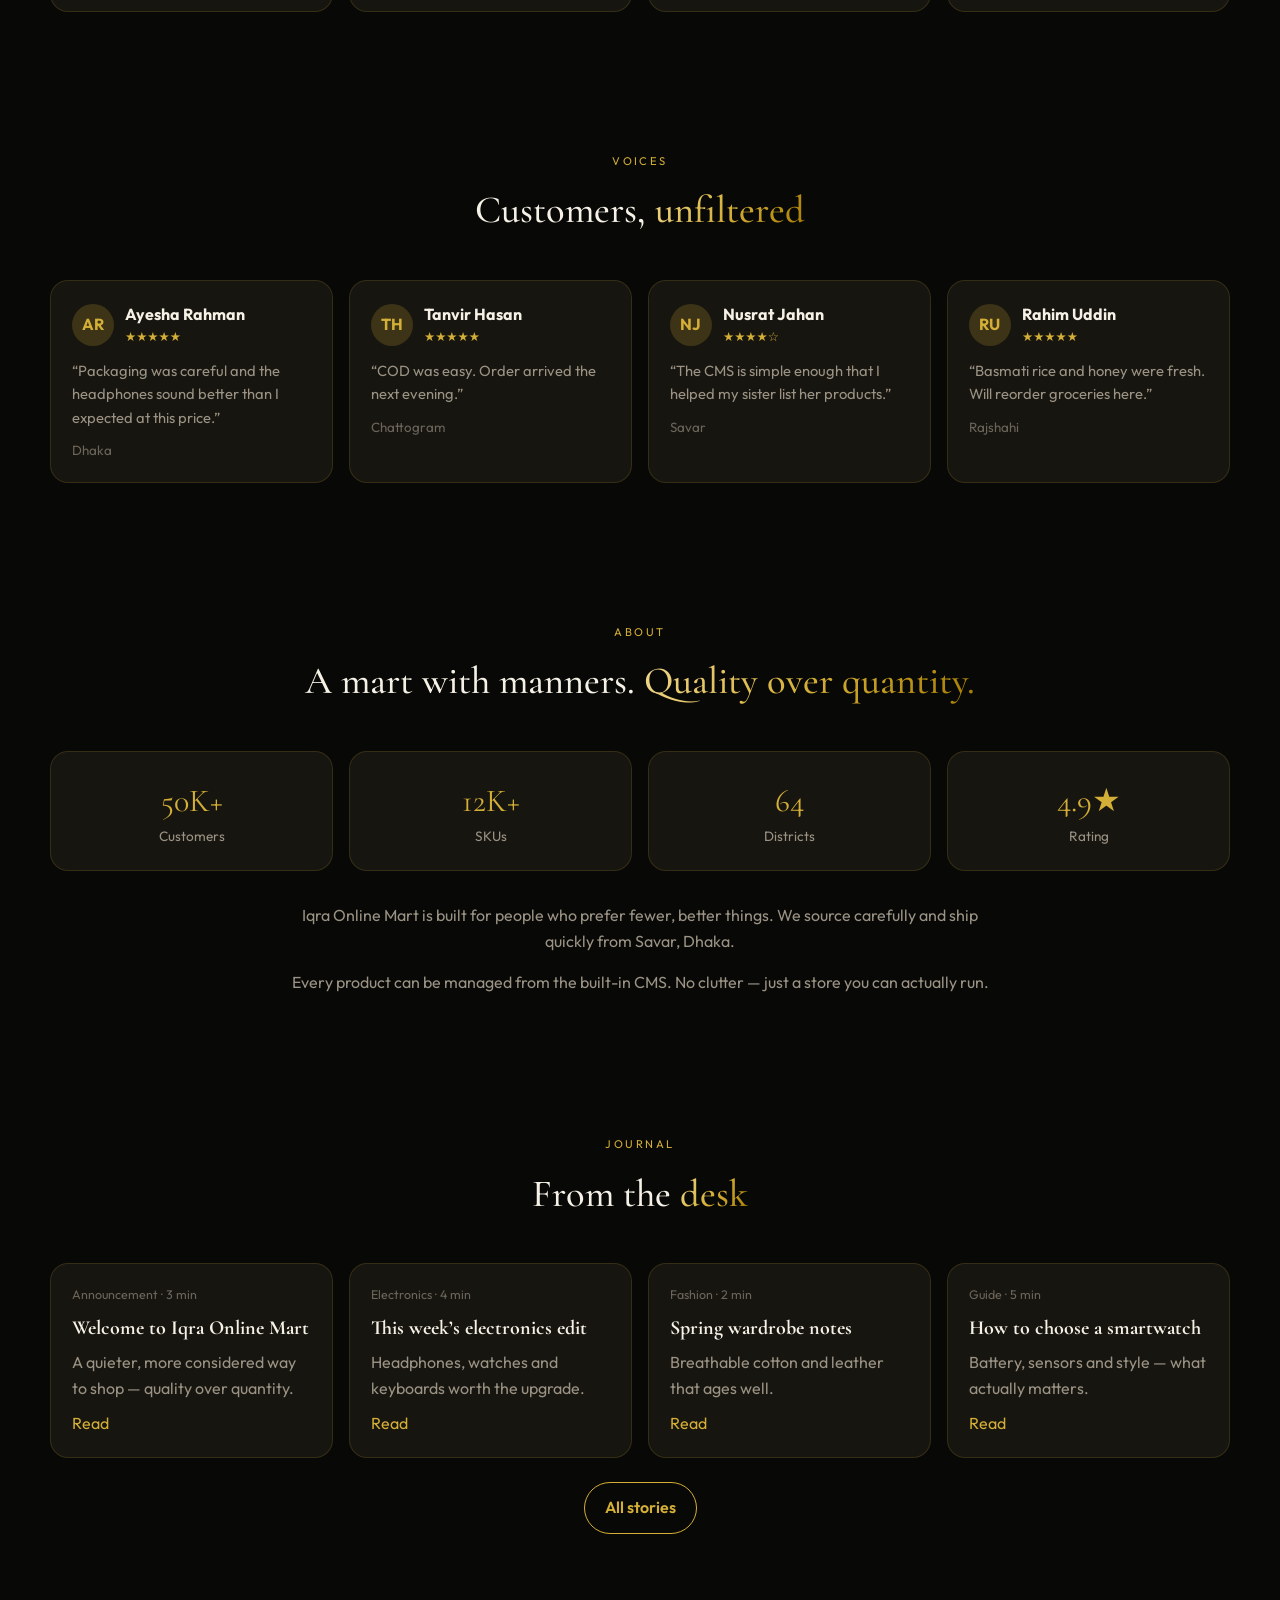
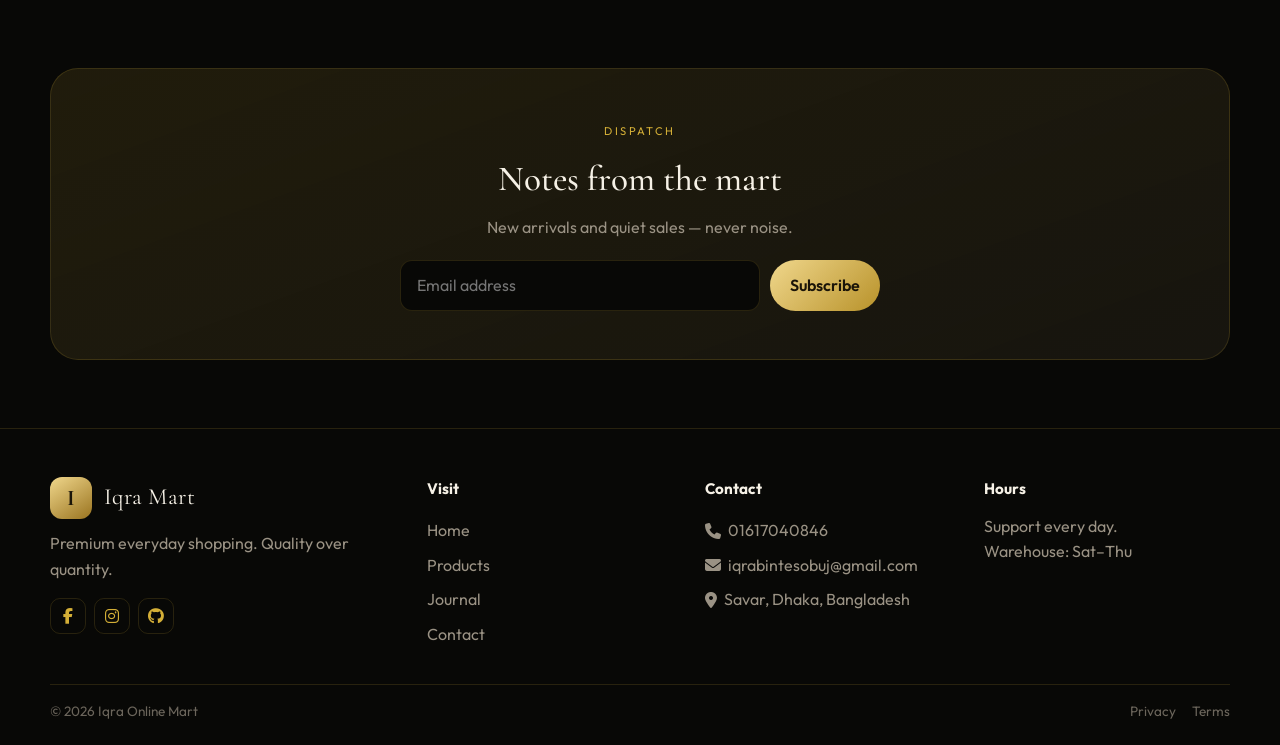
==== commit 31e145e4: "Rebuild Iqra Mart as an obsidian-and-gold storefront with a full CMS Replace the previous UI with a " ====
--- a/index.html
+++ b/index.html
@@ -1,458 +1,286 @@
 <!DOCTYPE html>
 <html lang="en">
 <head>
-    <meta charset="UTF-8">
-    <meta name="viewport" content="width=device-width, initial-scale=1.0">
-    <meta name="description" content="Iqra Online Mart - Your premium online shopping destination with thousands of quality products">
-    <meta name="theme-color" content="#7c3aed">
-    <title>Iqra Online Mart</title>
-    <link rel="preconnect" href="https://fonts.googleapis.com">
-    <link rel="preconnect" href="https://fonts.gstatic.com" crossorigin>
-    <link href="https://fonts.googleapis.com/css2?family=Poppins:wght@300;400;500;600;700;800&family=Quicksand:wght@300;400;500;600;700&family=Pacifico&display=swap" rel="stylesheet">
-    <link rel="stylesheet" href="https://cdnjs.cloudflare.com/ajax/libs/font-awesome/6.4.0/css/all.min.css">
-    <link rel="stylesheet" href="styles.css">
-    <link rel="manifest" href="manifest.json">
-    <link rel="icon" href="data:image/svg+xml,<svg xmlns='http://www.w3.org/2000/svg' viewBox='0 0 100 100'><rect width='100' height='100' rx='20' fill='%237c3aed'/><text x='50' y='65' text-anchor='middle' font-size='55' fill='white' font-family='Poppins' font-weight='700'>I</text></svg>">
+  <meta charset="UTF-8">
+  <meta name="viewport" content="width=device-width, initial-scale=1.0">
+  <meta name="description" content="Iqra Online Mart — considered goods, dark luxury storefront, Bangladesh delivery.">
+  <meta name="theme-color" content="#080806">
+  <title>Iqra Online Mart</title>
+  <link rel="preconnect" href="https://fonts.googleapis.com">
+  <link rel="preconnect" href="https://fonts.gstatic.com" crossorigin>
+  <link href="https://fonts.googleapis.com/css2?family=Cormorant+Garamond:ital,wght@0,500;0,600;1,500&family=Outfit:wght@300;400;500;600;700&display=swap" rel="stylesheet">
+  <link rel="stylesheet" href="https://cdnjs.cloudflare.com/ajax/libs/font-awesome/6.5.1/css/all.min.css">
+  <link rel="stylesheet" href="styles.css">
+  <link rel="manifest" href="manifest.json">
 </head>
 <body>
-    <!-- Top Bar -->
-    <div class="topbar">
-        <div class="container topbar-inner">
-            <div class="topbar-info">
-                <span><i class="fas fa-phone"></i> <span data-cms="phone">01617040846</span></span>
-                <span><i class="fas fa-envelope"></i> <span data-cms="email">iqrabintesobuj@gmail.com</span></span>
-                <span><i class="fas fa-truck"></i> <span data-cms="shipping-note" data-i18n="shippingNote">Free shipping over ৳1000</span></span>
-            </div>
-            <div class="topbar-actions">
-                <div class="lang-selector">
-                    <button id="langBtn" class="lang-btn">
-                        <i class="fas fa-globe"></i> <span id="currentLangLabel">English</span>
-                        <i class="fas fa-chevron-down" style="font-size:0.7rem"></i>
-                    </button>
-                    <div id="langDropdown" class="lang-dropdown">
-                        <button data-lang="en" class="lang-option active">🇬🇧 English</button>
-                        <button data-lang="bn" class="lang-option">🇧🇩 বাংলা</button>
-                    </div>
-                </div>
-                <button id="themeToggle" class="theme-toggle" title="Toggle theme"><i class="fas fa-moon"></i></button>
-            </div>
-        </div>
-    </div>
-
-    <!-- Header -->
-    <header>
-        <div class="container header-inner">
-            <a href="index.html" class="logo">
-                <div class="logo-mark">I</div>
-                <div>
-                    <div class="logo-text">Iqra Mart</div>
-                    <div class="logo-sub">Online Shopping</div>
-                </div>
-            </a>
-            <nav>
-                <ul class="nav-links">
-                    <li><a href="index.html" class="active" data-i18n="home">Home</a></li>
-                    <li><a href="#products" data-i18n="products">Products</a></li>
-                    <li><a href="#categories" data-i18n="categories">Categories</a></li>
-                    <li><a href="blog.html" data-i18n="blog">Blog</a></li>
-                    <li><a href="#about" data-i18n="about">About</a></li>
-                    <li><a href="contact.html" data-i18n="contact">Contact</a></li>
-                    <li><a href="admin-login.html" data-i18n="admin">Admin</a></li>
-                </ul>
-            </nav>
-            <div class="header-actions">
-                <button id="searchBtn" class="icon-btn" title="Search"><i class="fas fa-search"></i></button>
-                <button id="cartBtn" class="icon-btn" title="Cart">
-                    <i class="fas fa-shopping-cart"></i>
-                    <span class="cart-badge badge" style="display:none">0</span>
-                </button>
-                <button id="accountBtn" class="icon-btn" title="Account"><i class="fas fa-user"></i></button>
-                <button id="mobileMenuBtn" class="mobile-menu-btn"><i class="fas fa-bars"></i></button>
-            </div>
-        </div>
-    </header>
-
-    <!-- Hero Section -->
-    <section class="hero">
-        <div class="container">
-            <div class="hero-inner">
-                <!-- Transparent big typography — shows a random product name -->
-                <div class="hero-typo" id="heroTypo" aria-hidden="true"></div>
-                <div class="hero-content">
-                    <div class="hero-eyebrow">Welcome to</div>
-                    <div class="hero-badge">
-                        <i class="fas fa-sparkles"></i>
-                        <span data-cms="hero-badge" data-i18n="heroBadge">New Collection 2026</span>
-                    </div>
-                    <h1>
-                        <span data-cms="hero-title" data-i18n="welcome">The Future of</span>
-                        <span class="gradient-text" data-cms="hero-highlight" data-i18n="welcomeHighlight">Online Shopping</span>
-                    </h1>
-                    <div class="hero-motto" data-cms="motto">Quality Over Quantity</div>
-                    <p data-cms="hero-subtitle" data-i18n="subtitle">Discover thousands of premium products across electronics, fashion, home, and more — all with fast delivery and secure checkout.</p>
-                    <div class="hero-actions">
-                        <a href="#products" class="btn btn-lg">
-                            <i class="fas fa-shopping-bag"></i>
-                            <span data-i18n="shopNow">Shop Now</span>
-                        </a>
-                        <a href="#categories" class="btn btn-lg btn-outline">
-                            <i class="fas fa-compass"></i>
-                            <span data-i18n="explore">Explore Categories</span>
-                        </a>
-                    </div>
-                    <div class="hero-stats">
-                        <div class="hero-stat">
-                            <div class="hero-stat-value" data-i18n="stat1Value">50K+</div>
-                            <div class="hero-stat-label" data-i18n="stat1Label">Happy Customers</div>
-                        </div>
-                        <div class="hero-stat">
-                            <div class="hero-stat-value" data-i18n="stat2Value">10K+</div>
-                            <div class="hero-stat-label" data-i18n="stat2Label">Products</div>
-                        </div>
-                        <div class="hero-stat">
-                            <div class="hero-stat-value" data-i18n="stat3Value">99%</div>
-                            <div class="hero-stat-label" data-i18n="stat3Label">Satisfaction</div>
-                        </div>
-                    </div>
-                </div>
-                <div class="hero-visual">
-                    <div class="hero-orb"></div>
-                    <div class="floating-shape shape-1"></div>
-                    <div class="floating-shape shape-2"></div>
-
-                    <div class="hero-card hero-card-1">
-                        <div class="hero-card-icon"><i class="fas fa-fire"></i></div>
-                        <div class="hero-card-text">
-                            <strong>Hot Deals</strong>
-                            <small>Up to 50% off</small>
-                        </div>
-                    </div>
-                    <div class="hero-card hero-card-2">
-                        <div class="hero-card-icon green"><i class="fas fa-shipping-fast"></i></div>
-                        <div class="hero-card-text">
-                            <strong>Fast Delivery</strong>
-                            <small>24-hour shipping</small>
-                        </div>
-                    </div>
-                </div>
-            </div>
-        </div>
-    </section>
-
-    <!-- Categories Section -->
-    <section class="section" id="categories">
-        <div class="container">
-            <div class="section-header">
-                <div class="section-tag" data-i18n="categoriesTag">Browse</div>
-                <h2 class="section-title"><span data-i18n="categoriesTitle">Shop by</span> <span class="gradient-text" data-i18n="categoriesGradient">Category</span></h2>
-                <p class="section-subtitle" data-i18n="categoriesSubtitle">Find exactly what you need from our diverse range of product categories</p>
-            </div>
-            <div class="categories-grid" id="categoriesGrid"></div>
-        </div>
-    </section>
-
-    <!-- Featured Products -->
-    <section class="section" id="featured">
-        <div class="container">
-            <div class="section-header">
-                <div class="section-tag">⭐ Premium Picks</div>
-                <h2 class="section-title"><span data-i18n="featuredProducts">Featured</span> <span class="gradient-text" data-i18n="featuredGradient">Products</span></h2>
-                <p class="section-subtitle" data-i18n="featuredSubtitle">Hand-picked favorites from our curated collection</p>
-            </div>
-            <div class="products-grid" id="featuredGrid"></div>
-        </div>
-    </section>
-
-    <!-- All Products -->
-    <section class="section" id="products">
-        <div class="container">
-            <div class="section-header">
-                <div class="section-tag">🛍️ Collection</div>
-                <h2 class="section-title">All <span class="gradient-text">Products</span></h2>
-                <p class="section-subtitle">Browse our complete catalog with smart filters and sorting</p>
-            </div>
-            <div class="products-toolbar">
-                <div class="filter-tabs" id="filterTabs">
-                    <button class="filter-tab active" data-category="all" data-i18n="allCategories">All</button>
-                </div>
-                <select class="sort-select">
-                    <option value="default" data-i18n="sortDefault">Default</option>
-                    <option value="priceLow" data-i18n="sortPriceLow">Price: Low to High</option>
-                    <option value="priceHigh" data-i18n="sortPriceHigh">Price: High to Low</option>
-                    <option value="rating" data-i18n="sortRating">Top Rated</option>
-                    <option value="newest" data-i18n="sortNewest">Newest</option>
-                </select>
-            </div>
-            <div class="products-grid" id="productsGrid"></div>
-        </div>
-    </section>
-
-    <!-- Features Section -->
-    <section class="section" id="features">
-        <div class="container">
-            <div class="section-header">
-                <div class="section-tag" data-i18n="whyChooseUs">Why Choose Us</div>
-                <h2 class="section-title"><span data-i18n="whyChooseUs">Why Choose</span> <span class="gradient-text" data-i18n="whyGradient">Us</span></h2>
-                <p class="section-subtitle" data-i18n="whySubtitle">Experience the best in online shopping with our premium services</p>
-            </div>
-            <div class="features-grid" id="featuresGrid">
-                <div class="feature-card scroll-reveal">
-                    <div class="feature-icon"><i class="fas fa-shipping-fast"></i></div>
-                    <h3 data-i18n="feature1Title">Free Shipping</h3>
-                    <p data-i18n="feature1Desc">On orders over $100</p>
-                </div>
-                <div class="feature-card scroll-reveal">
-                    <div class="feature-icon"><i class="fas fa-shield-alt"></i></div>
-                    <h3 data-i18n="feature2Title">Secure Payment</h3>
-                    <p data-i18n="feature2Desc">100% protected checkout</p>
-                </div>
-                <div class="feature-card scroll-reveal">
-                    <div class="feature-icon"><i class="fas fa-headset"></i></div>
-                    <h3 data-i18n="feature3Title">24/7 Support</h3>
-                    <p data-i18n="feature3Desc">Dedicated customer care</p>
-                </div>
-                <div class="feature-card scroll-reveal">
-                    <div class="feature-icon"><i class="fas fa-undo"></i></div>
-                    <h3 data-i18n="feature4Title">Easy Returns</h3>
-                    <p data-i18n="feature4Desc">30-day return policy</p>
-                </div>
-            </div>
-        </div>
-    </section>
-
-    <!-- Testimonials -->
-    <section class="section" id="testimonials">
-        <div class="container">
-            <div class="section-header">
-                <div class="section-tag" data-i18n="testimonialsTag">Testimonials</div>
-                <h2 class="section-title"><span data-i18n="testimonialsTitle">What Our</span> <span class="gradient-text" data-i18n="testimonialsGradient">Customers Say</span></h2>
-                <p class="section-subtitle" data-i18n="testimonialsSubtitle">Real feedback from our valued community</p>
-            </div>
-            <div class="testimonials-grid" id="testimonialsGrid"></div>
-        </div>
-    </section>
-
-    <!-- About -->
-    <section class="section" id="about">
-        <div class="container">
-            <div class="section-header">
-                <div class="section-tag">About Us</div>
-                <h2 class="section-title"><span data-cms="about-title">Crafting</span> <span class="gradient-text" data-cms="about-highlight">Shopping Excellence</span></h2>
-                <p class="section-subtitle" data-cms="about-subtitle">We're on a mission to make online shopping delightful, secure, and accessible to everyone.</p>
-            </div>
-            <div class="stats-row">
-                <div class="stat-block scroll-reveal">
-                    <div class="stat-block-value">50K+</div>
-                    <div class="stat-block-label">Active Customers</div>
-                </div>
-                <div class="stat-block scroll-reveal">
-                    <div class="stat-block-value">12K+</div>
-                    <div class="stat-block-label">Products Available</div>
-                </div>
-                <div class="stat-block scroll-reveal">
-                    <div class="stat-block-value">150+</div>
-                    <div class="stat-block-label">Countries Served</div>
-                </div>
-                <div class="stat-block scroll-reveal">
-                    <div class="stat-block-value">4.9★</div>
-                    <div class="stat-block-label">Customer Rating</div>
-                </div>
-            </div>
-            <div style="max-width:800px;margin:3rem auto 0;text-align:center;color:var(--text-secondary);line-height:1.8;">
-                <p style="font-size:1.1rem;margin-bottom:1.5rem;" data-cms="about-p1">At Iqra Online Mart, we're committed to providing you with the best online shopping experience. Our mission is to bring quality products from around the world right to your doorstep, all while ensuring competitive prices and exceptional customer service.</p>
-                <p data-cms="about-p2">We believe that shopping should be enjoyable, convenient, and accessible to everyone. That's why we've built a platform that's easy to use, secure, and filled with amazing products across various categories. Every product is carefully curated, every order is handled with care, and every customer is treated like family.</p>
-            </div>
-        </div>
-    </section>
-
-    <!-- Blog Section -->
-    <section class="section" id="blog">
-        <div class="container">
-            <div class="section-header">
-                <div class="section-tag" data-i18n="blogTag">Latest News</div>
-                <h2 class="section-title"><span data-i18n="blogTitle">From Our</span> <span class="gradient-text" data-i18n="blogGradient">Blog</span></h2>
-                <p class="section-subtitle" data-i18n="blogSubtitle">Stay updated with shopping tips, trends, and exclusive stories</p>
-            </div>
-            <div class="blog-grid" id="blogGrid"></div>
-            <div class="text-center" style="margin-top:2.5rem;">
-                <a href="blog.html" class="btn btn-outline btn-lg"><i class="fas fa-book-open"></i> <span data-i18n="viewAll">View All</span></a>
-            </div>
-        </div>
-    </section>
-
-    <!-- Newsletter -->
-    <section class="section">
-        <div class="container">
-            <div class="newsletter">
-                <div class="section-tag" style="margin-bottom:1rem;" data-i18n="newsletter">Newsletter</div>
-                <h2><span data-i18n="newsletterTitle">Subscribe to Our</span> <span class="gradient-text" data-i18n="newsletterGradient">Newsletter</span></h2>
-                <p data-i18n="newsletterSubtitle">Get exclusive deals, new arrivals, and insider updates directly in your inbox.</p>
-                <form class="newsletter-form" id="newsletterForm">
-                    <input type="email" class="newsletter-input" placeholder="Enter your email address" data-i18n-placeholder="newsletterPlaceholder" required>
-                    <button type="submit" class="btn btn-lg">
-                        <i class="fas fa-paper-plane"></i>
-                        <span data-i18n="newsletterBtn">Subscribe</span>
-                    </button>
-                </form>
-            </div>
-        </div>
-    </section>
-
-    <!-- Footer -->
-    <footer>
-        <div class="container">
-            <div class="footer-grid">
-                <div class="footer-brand">
-                    <a href="index.html" class="logo">
-                        <div class="logo-mark">I</div>
-                        <div class="logo-text" style="font-size:1.3rem;">Iqra Mart</div>
-                    </a>
-                    <p data-cms="footer-tagline">Your premium online shopping destination. Quality products, fast delivery, exceptional service — all in one place.</p>
-                    <div class="footer-social">
-                        <a href="#" data-cms-link="facebook" aria-label="Facebook"><i class="fab fa-facebook-f"></i></a>
-                        <a href="#" data-cms-link="twitter" aria-label="Twitter"><i class="fab fa-twitter"></i></a>
-                        <a href="#" data-cms-link="instagram" aria-label="Instagram"><i class="fab fa-instagram"></i></a>
-                        <a href="#" data-cms-link="linkedin" aria-label="LinkedIn"><i class="fab fa-linkedin-in"></i></a>
-                        <a href="#" aria-label="YouTube"><i class="fab fa-youtube"></i></a>
-                    </div>
-                </div>
-                <div class="footer-section">
-                    <h4 data-i18n="quickLinks">Quick Links</h4>
-                    <ul class="footer-links">
-                        <li><a href="index.html"><i class="fas fa-chevron-right"></i> <span data-i18n="home">Home</span></a></li>
-                        <li><a href="#products"><i class="fas fa-chevron-right"></i> <span data-i18n="products">Products</span></a></li>
-                        <li><a href="#categories"><i class="fas fa-chevron-right"></i> <span data-i18n="categories">Categories</span></a></li>
-                        <li><a href="blog.html"><i class="fas fa-chevron-right"></i> <span data-i18n="blog">Blog</span></a></li>
-                        <li><a href="#about"><i class="fas fa-chevron-right"></i> <span data-i18n="about">About</span></a></li>
-                        <li><a href="contact.html"><i class="fas fa-chevron-right"></i> <span data-i18n="contact">Contact</span></a></li>
-                    </ul>
-                </div>
-                <div class="footer-section">
-                    <h4 data-i18n="contactUs">Contact Us</h4>
-                    <div class="footer-contact-item"><i class="fas fa-phone"></i> <span data-cms="phone">01617040846</span></div>
-                    <div class="footer-contact-item"><i class="fas fa-envelope"></i> <span data-cms="email">iqrabintesobuj@gmail.com</span></div>
-                    <div class="footer-contact-item"><i class="fas fa-map-marker-alt"></i> <span data-cms="address">123 Shopping Street, Dhaka</span></div>
-                    <div class="footer-contact-item"><i class="fas fa-clock"></i> 24/7 Customer Support</div>
-                </div>
-                <div class="footer-section">
-                    <h4 data-i18n="followUs">Follow Us</h4>
-                    <p style="color:var(--text-tertiary);font-size:0.9rem;margin-bottom:1rem;">Stay connected for the latest updates and exclusive offers.</p>
-                    <div class="footer-social">
-                        <a href="#"><i class="fab fa-facebook-f"></i></a>
-                        <a href="#"><i class="fab fa-instagram"></i></a>
-                        <a href="#"><i class="fab fa-tiktok"></i></a>
-                    </div>
-                </div>
-            </div>
-            <div class="footer-bottom">
-                <div data-cms="copyright" data-i18n="copyright">© 2026 Iqra Online Mart. All rights reserved.</div>
-                <div class="footer-bottom-links">
-                    <a href="#" data-i18n="privacy">Privacy Policy</a>
-                    <a href="#" data-i18n="terms">Terms of Service</a>
-                    <a href="https://github.com/soobujmiah/iqra-online-mart" data-cms="repo-link" target="_blank" rel="noopener" title="Source on GitHub"><i class="fab fa-github"></i> <span data-i18n="source">Source</span></a>
-                </div>
-            </div>
-        </div>
-    </footer>
-
-    <!-- Cart Drawer -->
-    <div id="cartDrawerOverlay" class="cart-drawer-overlay"></div>
-    <div id="cartDrawer" class="cart-drawer">
-        <div class="cart-drawer-header">
-            <h3><i class="fas fa-shopping-cart"></i> <span data-i18n="cart">Cart</span></h3>
-            <button id="cartClose" class="modal-close"><i class="fas fa-times"></i></button>
-        </div>
-        <div class="cart-drawer-body" id="cartDrawerBody"></div>
-        <div class="cart-drawer-footer">
-            <div class="cart-total-row">
-                <span class="label" data-i18n="total">Total</span>
-                <span class="total" id="cartTotalValue">$0.00</span>
-            </div>
-            <button id="checkoutBtn" class="btn btn-lg" style="width:100%;">
-                <i class="fas fa-lock"></i>
-                <span data-i18n="checkout">Checkout</span>
-            </button>
-        </div>
-    </div>
-
-    <!-- Search Modal -->
-    <div id="searchModal" class="modal">
-        <div class="modal-content search-content">
-            <button id="searchClose" class="modal-close"><i class="fas fa-times"></i></button>
-            <h2 data-i18n="search">Search</h2>
-            <div class="search-input-wrap">
-                <i class="fas fa-search"></i>
-                <input id="searchInput" type="text" class="search-big-input" placeholder="Search for products..." data-i18n-placeholder="searchPlaceholder">
-            </div>
-            <div id="searchResults"></div>
-        </div>
-    </div>
-
-    <!-- Auth Modal (Login / Register) -->
-    <div id="authModal" class="modal" aria-hidden="true">
-        <div class="modal-content auth-modal-content">
-            <button id="authClose" class="modal-close"><i class="fas fa-times"></i></button>
-            <div class="auth-tabs">
-                <button class="auth-tab active" data-tab="login" data-i18n="signIn">Sign In</button>
-                <button class="auth-tab" data-tab="register" data-i18n="register">Register</button>
-            </div>
-            <form id="loginForm" class="auth-form" data-pane="login">
-                <h3 data-i18n="signInTitle">Welcome back!</h3>
-                <div class="form-group">
-                    <label class="form-label" data-i18n="email">Email</label>
-                    <input class="form-input" name="email" type="email" required>
-                </div>
-                <div class="form-group">
-                    <label class="form-label" data-i18n="password">Password</label>
-                    <input class="form-input" name="password" type="password" required minlength="4">
-                </div>
-                <button type="submit" class="btn btn-lg" style="width:100%;"><i class="fas fa-sign-in-alt"></i> <span data-i18n="signIn">Sign In</span></button>
-                <p class="auth-switch" data-i18n="noAccount">Don't have an account? <a href="#" data-switch="register" data-i18n="register">Register</a></p>
-            </form>
-            <form id="registerForm" class="auth-form" data-pane="register" style="display:none">
-                <h3 data-i18n="registerTitle">Create your account</h3>
-                <div class="form-row">
-                    <div class="form-group">
-                        <label class="form-label" data-i18n="firstName">First Name</label>
-                        <input class="form-input" name="firstName" required>
-                    </div>
-                    <div class="form-group">
-                        <label class="form-label" data-i18n="lastName">Last Name</label>
-                        <input class="form-input" name="lastName" required>
-                    </div>
-                </div>
-                <div class="form-group">
-                    <label class="form-label" data-i18n="email">Email</label>
-                    <input class="form-input" name="email" type="email" required>
-                </div>
-                <div class="form-group">
-                    <label class="form-label" data-i18n="phone">Phone</label>
-                    <input class="form-input" name="phone" type="tel" placeholder="01XXXXXXXXX">
-                </div>
-                <div class="form-group">
-                    <label class="form-label" data-i18n="password">Password</label>
-                    <input class="form-input" name="password" type="password" required minlength="4">
-                </div>
-                <div class="form-group">
-                    <label class="form-label" data-i18n="confirmPassword">Confirm Password</label>
-                    <input class="form-input" name="confirmPassword" type="password" required minlength="4">
-                </div>
-                <button type="submit" class="btn btn-lg" style="width:100%;"><i class="fas fa-user-plus"></i> <span data-i18n="register">Register</span></button>
-                <p class="auth-switch" data-i18n="haveAccount">Already have an account? <a href="#" data-switch="login" data-i18n="signIn">Sign In</a></p>
-            </form>
-        </div>
-    </div>
-
-    <script src="script.js"></script>
-    <script>
-        // Render filter tabs after products are loaded
-        setTimeout(() => {
-            const filterTabs = document.querySelector('#filterTabs');
-            if (filterTabs && window.Store) {
-                const tabs = ['all', ...new Set(window.Store.state.products.map(p => p.category))];
-                filterTabs.innerHTML = tabs.map(cat => `<button class="filter-tab ${cat === 'all' ? 'active' : ''}" data-category="${cat}">${cat === 'all' ? 'All' : cat}</button>`).join('');
-            }
-        }, 500);
-    </script>
+  <div class="topbar">
+    <div class="container topbar-inner">
+      <div class="topbar-info">
+        <span><i class="fas fa-phone"></i><span data-cms="phone">01617040846</span></span>
+        <span><i class="fas fa-envelope"></i><span data-cms="email">iqrabintesobuj@gmail.com</span></span>
+        <span><i class="fas fa-truck"></i> Free shipping over ৳1000</span>
+      </div>
+      <div class="topbar-actions">
+        <div class="lang-selector">
+          <button id="langBtn" class="lang-btn"><i class="fas fa-globe"></i> <span id="currentLangLabel">English</span></button>
+          <div class="lang-dropdown">
+            <button data-lang="en" class="lang-option">English</button>
+            <button data-lang="bn" class="lang-option">বাংলা</button>
+          </div>
+        </div>
+        <button id="themeToggle" class="theme-toggle" title="Theme"><i class="fas fa-moon"></i></button>
+      </div>
+    </div>
+  </div>
+
+  <header>
+    <div class="container header-inner">
+      <a href="index.html" class="logo">
+        <div class="logo-mark">I</div>
+        <div>
+          <div class="logo-text">Iqra Mart</div>
+          <div class="logo-sub">Quality over quantity</div>
+        </div>
+      </a>
+      <nav>
+        <ul class="nav-links">
+          <li><a href="index.html" class="active" data-i18n="home">Home</a></li>
+          <li><a href="#products" data-i18n="products">Products</a></li>
+          <li><a href="#categories" data-i18n="categories">Categories</a></li>
+          <li><a href="blog.html" data-i18n="blog">Journal</a></li>
+          <li><a href="#about" data-i18n="about">About</a></li>
+          <li><a href="contact.html" data-i18n="contact">Contact</a></li>
+          <li><a href="admin-login.html" data-i18n="admin">Admin</a></li>
+        </ul>
+      </nav>
+      <div class="header-actions">
+        <button id="searchBtn" class="icon-btn" title="Search"><i class="fas fa-search"></i></button>
+        <button id="cartBtn" class="icon-btn" title="Bag"><i class="fas fa-bag-shopping"></i><span class="cart-badge" style="display:none">0</span></button>
+        <button id="accountBtn" class="icon-btn" title="Account"><i class="fas fa-user"></i></button>
+        <button id="mobileMenuBtn" class="mobile-menu-btn"><i class="fas fa-bars"></i></button>
+      </div>
+    </div>
+  </header>
+
+  <section class="hero">
+    <div class="container hero-inner">
+      <div>
+        <div class="hero-kicker" data-cms="hero-badge">Collection 2026</div>
+        <h1><span data-cms="hero-title">Shop with intention.</span><br><span class="gradient-text" data-cms="hero-highlight">Live beautifully.</span></h1>
+        <div class="hero-motto" data-cms="motto">Quality Over Quantity</div>
+        <p data-cms="hero-subtitle">A dark, quiet marketplace for electronics, fashion, home and daily essentials — delivered across Bangladesh.</p>
+        <div class="hero-actions">
+          <a href="#products" class="btn btn-lg"><i class="fas fa-bag-shopping"></i> <span data-i18n="shopNow">Shop the edit</span></a>
+          <a href="#categories" class="btn btn-outline btn-lg" data-i18n="explore">Browse categories</a>
+        </div>
+        <div class="hero-stats">
+          <div><div class="hero-stat-value">50K+</div><div class="hero-stat-label">Customers</div></div>
+          <div><div class="hero-stat-value">10K+</div><div class="hero-stat-label">Products</div></div>
+          <div><div class="hero-stat-value">4.9</div><div class="hero-stat-label">Rating</div></div>
+        </div>
+      </div>
+      <div class="hero-visual">
+        <div style="height:100%;min-height:380px;display:grid;place-items:center;font-size:7rem;color:var(--gold);opacity:.35"><i class="fas fa-gem"></i></div>
+        <div class="hero-float hf1"><div class="hf-ico"><i class="fas fa-bolt"></i></div><div><strong>Evening dispatch</strong><small>Dhaka metro</small></div></div>
+        <div class="hero-float hf2"><div class="hf-ico"><i class="fas fa-shield-halved"></i></div><div><strong>Secure checkout</strong><small>COD · bKash · Nagad</small></div></div>
+      </div>
+    </div>
+  </section>
+
+  <section class="section" id="categories">
+    <div class="container">
+      <div class="section-header">
+        <div class="section-tag">Browse</div>
+        <h2 class="section-title">Shop by <span class="gradient-text">category</span></h2>
+        <p class="section-subtitle">Ten considered collections — from rice and honey to keyboards and cashmere-soft cotton.</p>
+      </div>
+      <div class="categories-grid" id="categoriesGrid"></div>
+    </div>
+  </section>
+
+  <section class="section" id="featured">
+    <div class="container">
+      <div class="section-header">
+        <div class="section-tag">Edit</div>
+        <h2 class="section-title">Featured <span class="gradient-text">pieces</span></h2>
+      </div>
+      <div class="products-grid" id="featuredGrid"></div>
+    </div>
+  </section>
+
+  <section class="section" id="products">
+    <div class="container">
+      <div class="section-header">
+        <div class="section-tag">Catalog</div>
+        <h2 class="section-title">All <span class="gradient-text">products</span></h2>
+      </div>
+      <div class="products-toolbar">
+        <div class="filter-tabs" id="filterTabs"></div>
+        <select class="sort-select">
+          <option value="default">Default</option>
+          <option value="priceLow">Price: Low to High</option>
+          <option value="priceHigh">Price: High to Low</option>
+          <option value="rating">Top rated</option>
+          <option value="newest">Newest</option>
+        </select>
+      </div>
+      <div class="products-grid" id="productsGrid"></div>
+    </div>
+  </section>
+
+  <section class="section" id="features">
+    <div class="container">
+      <div class="section-header">
+        <div class="section-tag">Why Iqra</div>
+        <h2 class="section-title">Quietly <span class="gradient-text">reliable</span></h2>
+      </div>
+      <div class="features-grid">
+        <div class="feature-card"><div class="feature-icon"><i class="fas fa-truck"></i></div><h3>Free shipping</h3><p>On orders over ৳1000, nationwide.</p></div>
+        <div class="feature-card"><div class="feature-icon"><i class="fas fa-lock"></i></div><h3>Secure pay</h3><p>COD, bKash, Nagad and card.</p></div>
+        <div class="feature-card"><div class="feature-icon"><i class="fas fa-headset"></i></div><h3>24/7 care</h3><p>A real person when you need one.</p></div>
+        <div class="feature-card"><div class="feature-icon"><i class="fas fa-rotate-left"></i></div><h3>30-day returns</h3><p>Changed your mind? Send it back.</p></div>
+      </div>
+    </div>
+  </section>
+
+  <section class="section" id="testimonials">
+    <div class="container">
+      <div class="section-header">
+        <div class="section-tag">Voices</div>
+        <h2 class="section-title">Customers, <span class="gradient-text">unfiltered</span></h2>
+      </div>
+      <div class="testimonials-grid" id="testimonialsGrid"></div>
+    </div>
+  </section>
+
+  <section class="section" id="about">
+    <div class="container">
+      <div class="section-header">
+        <div class="section-tag">About</div>
+        <h2 class="section-title"><span data-cms="about-title">A mart with manners.</span> <span class="gradient-text" data-cms="about-highlight">Quality over quantity.</span></h2>
+      </div>
+      <div class="stats-row">
+        <div class="stat-block"><div class="stat-block-value">50K+</div><div class="stat-block-label">Customers</div></div>
+        <div class="stat-block"><div class="stat-block-value">12K+</div><div class="stat-block-label">SKUs</div></div>
+        <div class="stat-block"><div class="stat-block-value">64</div><div class="stat-block-label">Districts</div></div>
+        <div class="stat-block"><div class="stat-block-value">4.9★</div><div class="stat-block-label">Rating</div></div>
+      </div>
+      <div style="max-width:720px;margin:2rem auto 0;text-align:center;color:var(--muted)">
+        <p data-cms="about-p1" style="margin-bottom:1rem">Iqra Online Mart is built for people who prefer fewer, better things. We source carefully and ship quickly from Savar, Dhaka.</p>
+        <p data-cms="about-p2">Every product can be managed from the built-in CMS. No clutter — just a store you can actually run.</p>
+      </div>
+    </div>
+  </section>
+
+  <section class="section" id="blog">
+    <div class="container">
+      <div class="section-header">
+        <div class="section-tag">Journal</div>
+        <h2 class="section-title">From the <span class="gradient-text">desk</span></h2>
+      </div>
+      <div class="blog-grid" id="blogGrid"></div>
+      <div style="text-align:center;margin-top:1.5rem"><a class="btn btn-outline" href="blog.html">All stories</a></div>
+    </div>
+  </section>
+
+  <section class="section">
+    <div class="container">
+      <div class="newsletter">
+        <div class="section-tag">Dispatch</div>
+        <h2>Notes from the mart</h2>
+        <p>New arrivals and quiet sales — never noise.</p>
+        <form class="newsletter-form" id="newsletterForm">
+          <input class="newsletter-input" type="email" placeholder="Email address" required>
+          <button class="btn" type="submit">Subscribe</button>
+        </form>
+      </div>
+    </div>
+  </section>
+
+  <footer>
+    <div class="container">
+      <div class="footer-grid">
+        <div class="footer-brand">
+          <a href="index.html" class="logo"><div class="logo-mark">I</div><div class="logo-text">Iqra Mart</div></a>
+          <p data-cms="footer-tagline">Premium everyday shopping. Quality over quantity.</p>
+          <div class="footer-social">
+            <a href="#" aria-label="Facebook"><i class="fab fa-facebook-f"></i></a>
+            <a href="#" aria-label="Instagram"><i class="fab fa-instagram"></i></a>
+            <a href="https://github.com/soobujmiah/iqra-online-mart" aria-label="GitHub"><i class="fab fa-github"></i></a>
+          </div>
+        </div>
+        <div class="footer-section">
+          <h4>Visit</h4>
+          <ul class="footer-links">
+            <li><a href="index.html">Home</a></li>
+            <li><a href="#products">Products</a></li>
+            <li><a href="blog.html">Journal</a></li>
+            <li><a href="contact.html">Contact</a></li>
+          </ul>
+        </div>
+        <div class="footer-section">
+          <h4>Contact</h4>
+          <div class="footer-contact-item"><i class="fas fa-phone"></i><span data-cms="phone">01617040846</span></div>
+          <div class="footer-contact-item"><i class="fas fa-envelope"></i><span data-cms="email">iqrabintesobuj@gmail.com</span></div>
+          <div class="footer-contact-item"><i class="fas fa-location-dot"></i><span data-cms="address">Savar, Dhaka</span></div>
+        </div>
+        <div class="footer-section">
+          <h4>Hours</h4>
+          <p style="color:var(--muted)">Support every day.<br>Warehouse: Sat–Thu</p>
+        </div>
+      </div>
+      <div class="footer-bottom">
+        <div>© 2026 Iqra Online Mart</div>
+        <div class="footer-bottom-links"><a href="#">Privacy</a><a href="#">Terms</a></div>
+      </div>
+    </div>
+  </footer>
+
+  <div id="cartDrawerOverlay" class="cart-drawer-overlay"></div>
+  <div id="cartDrawer" class="cart-drawer">
+    <div class="cart-drawer-header"><h3>Bag</h3><button id="cartClose" class="modal-close"><i class="fas fa-times"></i></button></div>
+    <div class="cart-drawer-body" id="cartDrawerBody"></div>
+    <div class="cart-drawer-footer">
+      <div class="cart-total-row"><span>Total</span><span class="total" id="cartTotalValue">৳0</span></div>
+      <button id="checkoutBtn" class="btn btn-lg" style="width:100%">Checkout</button>
+    </div>
+  </div>
+
+  <div id="searchModal" class="modal">
+    <div class="modal-content search-content">
+      <button id="searchClose" class="modal-close"><i class="fas fa-times"></i></button>
+      <h2>Search</h2>
+      <div class="search-input-wrap"><i class="fas fa-search"></i><input id="searchInput" class="search-big-input" placeholder="Products, categories…"></div>
+      <div id="searchResults"></div>
+    </div>
+  </div>
+
+  <div id="authModal" class="modal">
+    <div class="modal-content">
+      <button id="authClose" class="modal-close"><i class="fas fa-times"></i></button>
+      <div class="auth-tabs">
+        <button class="auth-tab active" data-tab="login">Sign in</button>
+        <button class="auth-tab" data-tab="register">Register</button>
+      </div>
+      <form id="loginForm" class="auth-form" data-pane="login">
+        <div class="form-group"><label class="form-label">Email</label><input class="form-input" name="email" type="email" required></div>
+        <div class="form-group"><label class="form-label">Password</label><input class="form-input" name="password" type="password" required minlength="4"></div>
+        <button class="btn" style="width:100%">Sign in</button>
+      </form>
+      <form id="registerForm" class="auth-form" data-pane="register" style="display:none">
+        <div class="form-row">
+          <div class="form-group"><label class="form-label">First name</label><input class="form-input" name="firstName" required></div>
+          <div class="form-group"><label class="form-label">Last name</label><input class="form-input" name="lastName" required></div>
+        </div>
+        <div class="form-group"><label class="form-label">Email</label><input class="form-input" name="email" type="email" required></div>
+        <div class="form-group"><label class="form-label">Phone</label><input class="form-input" name="phone"></div>
+        <div class="form-group"><label class="form-label">Password</label><input class="form-input" name="password" type="password" required minlength="4"></div>
+        <div class="form-group"><label class="form-label">Confirm</label><input class="form-input" name="confirmPassword" type="password" required></div>
+        <button class="btn" style="width:100%">Create account</button>
+      </form>
+    </div>
+  </div>
+  <script src="script.js"></script>
 </body>
 </html>
--- a/styles.css
+++ b/styles.css
@@ -1,3237 +1,486 @@
-/* ============================================
-   IQRA ONLINE MART - PROFESSIONAL DARK THEME
-   Elegant, colorful, animated, professional
-   ============================================ */
-
-* {
-    margin: 0;
-    padding: 0;
-    box-sizing: border-box;
-}
-
+/* Iqra Online Mart — Obsidian & Gold */
 :root {
-    /* Brand colors */
-    --primary: #7c3aed;
-    --primary-light: #a78bfa;
-    --primary-dark: #5b21b6;
-    --secondary: #ec4899;
-    --secondary-light: #f472b6;
-    --accent: #06b6d4;
-    --accent-light: #67e8f9;
-    --success: #10b981;
-    --warning: #f59e0b;
-    --danger: #ef4444;
-    --info: #3b82f6;
-
-    /* Dark theme palette */
-    --bg-base: #0a0a0f;
-    --bg-deep: #050507;
-    --bg-surface: #13131a;
-    --bg-elevated: #1a1a24;
-    --bg-overlay: rgba(26, 26, 36, 0.85);
-
-    /* Text */
-    --text-primary: #f8fafc;
-    --text-secondary: #cbd5e1;
-    --text-tertiary: #94a3b8;
-    --text-muted: #64748b;
-
-    /* Borders & shadows */
-    --border: rgba(124, 58, 237, 0.15);
-    --border-strong: rgba(124, 58, 237, 0.3);
-    --shadow-sm: 0 2px 8px rgba(0, 0, 0, 0.3);
-    --shadow-md: 0 8px 24px rgba(0, 0, 0, 0.4);
-    --shadow-lg: 0 20px 50px rgba(0, 0, 0, 0.5);
-    --shadow-glow: 0 0 30px rgba(124, 58, 237, 0.4);
-
-    /* Gradients */
-    --gradient-primary: linear-gradient(135deg, #7c3aed 0%, #ec4899 100%);
-    --gradient-accent: linear-gradient(135deg, #06b6d4 0%, #7c3aed 100%);
-    --gradient-warm: linear-gradient(135deg, #f59e0b 0%, #ec4899 100%);
-    --gradient-cool: linear-gradient(135deg, #06b6d4 0%, #10b981 100%);
-    --gradient-mesh: radial-gradient(at 20% 20%, rgba(124, 58, 237, 0.25) 0px, transparent 50%),
-                     radial-gradient(at 80% 0%, rgba(236, 72, 153, 0.2) 0px, transparent 50%),
-                     radial-gradient(at 0% 50%, rgba(6, 182, 212, 0.2) 0px, transparent 50%),
-                     radial-gradient(at 80% 80%, rgba(245, 158, 11, 0.15) 0px, transparent 50%);
-
-    /* Motion */
-    --t-fast: 0.15s;
-    --t-base: 0.3s;
-    --t-slow: 0.5s;
-    --ease: cubic-bezier(0.4, 0, 0.2, 1);
-    --ease-bounce: cubic-bezier(0.68, -0.55, 0.265, 1.55);
-
-    /* Layout */
-    --container: 1280px;
-    --radius-sm: 8px;
-    --radius-md: 12px;
-    --radius-lg: 20px;
-    --radius-full: 9999px;
-}
-
-html {
-    scroll-behavior: smooth;
-}
-
+  --bg: #080806;
+  --bg-elev: #12110d;
+  --bg-card: #17150f;
+  --line: rgba(212, 175, 55, 0.16);
+  --gold: #d4af37;
+  --gold-2: #f0d78c;
+  --gold-dim: #8a7020;
+  --ink: #f6f1e6;
+  --muted: #9a9284;
+  --faint: #6b655b;
+  --danger: #e85d5d;
+  --ok: #5dbe8a;
+  --sale: #e07a5f;
+  --hot: #e8b86d;
+  --radius: 18px;
+  --shadow: 0 24px 60px rgba(0, 0, 0, 0.45);
+  --font: "Outfit", system-ui, sans-serif;
+  --serif: "Cormorant Garamond", Georgia, serif;
+}
+
+[data-theme="light"] {
+  --bg: #f6f1e6;
+  --bg-elev: #fffdf8;
+  --bg-card: #ffffff;
+  --line: rgba(80, 60, 10, 0.12);
+  --ink: #1a160f;
+  --muted: #6b6356;
+  --faint: #8a8274;
+  --shadow: 0 16px 40px rgba(40, 30, 10, 0.08);
+}
+
+*, *::before, *::after { box-sizing: border-box; margin: 0; padding: 0; }
+html { scroll-behavior: smooth; }
 body {
-    font-family: 'Quicksand', 'Poppins', system-ui, -apple-system, sans-serif;
-    background: var(--bg-base);
-    color: var(--text-primary);
-    line-height: 1.6;
-    overflow-x: hidden;
-    min-height: 100vh;
-    position: relative;
-}
-
-h1, h2, h3, h4, h5, h6 {
-    font-family: 'Quicksand', 'Poppins', sans-serif;
-    font-weight: 600;
-    letter-spacing: -0.01em;
-}
-
-/* Animated background mesh */
+  font-family: var(--font);
+  background: var(--bg);
+  color: var(--ink);
+  line-height: 1.6;
+  min-height: 100vh;
+}
 body::before {
-    content: '';
-    position: fixed;
-    inset: 0;
-    background: var(--gradient-mesh);
-    z-index: -2;
-    pointer-events: none;
-    animation: meshShift 20s ease-in-out infinite alternate;
-}
-
-body::after {
-    content: '';
-    position: fixed;
-    inset: 0;
-    background-image:
-        radial-gradient(circle at 15% 50%, rgba(124, 58, 237, 0.08) 0%, transparent 25%),
-        radial-gradient(circle at 85% 30%, rgba(236, 72, 153, 0.08) 0%, transparent 25%);
-    z-index: -1;
-    pointer-events: none;
-}
-
-@keyframes meshShift {
-    0% { transform: translate(0, 0) scale(1); }
-    50% { transform: translate(-2%, 2%) scale(1.05); }
-    100% { transform: translate(2%, -2%) scale(1); }
-}
-
-/* Day mode (light theme) */
-body.light-mode {
-    --bg-base: #fafafa;
-    --bg-deep: #f1f5f9;
-    --bg-surface: #ffffff;
-    --bg-elevated: #ffffff;
-    --bg-overlay: rgba(255, 255, 255, 0.85);
-    --text-primary: #0f172a;
-    --text-secondary: #475569;
-    --text-tertiary: #64748b;
-    --text-muted: #94a3b8;
-    --border: rgba(124, 58, 237, 0.15);
-    --border-strong: rgba(124, 58, 237, 0.25);
-    --shadow-md: 0 8px 24px rgba(124, 58, 237, 0.08);
-    --shadow-lg: 0 20px 50px rgba(124, 58, 237, 0.12);
-}
-
-body.light-mode::before {
-    background:
-        radial-gradient(at 20% 20%, rgba(124, 58, 237, 0.08) 0px, transparent 50%),
-        radial-gradient(at 80% 0%, rgba(236, 72, 153, 0.06) 0px, transparent 50%),
-        radial-gradient(at 0% 50%, rgba(6, 182, 212, 0.06) 0px, transparent 50%),
-        radial-gradient(at 80% 80%, rgba(245, 158, 11, 0.05) 0px, transparent 50%);
-}
-
-/* Container */
-.container {
-    width: 90%;
-    max-width: var(--container);
-    margin: 0 auto;
-    padding: 0 1rem;
-}
-
-/* ==================== TOPBAR ==================== */
+  content: "";
+  pointer-events: none;
+  position: fixed; inset: 0;
+  background:
+    radial-gradient(900px 500px at 10% -10%, rgba(212,175,55,.12), transparent 55%),
+    radial-gradient(700px 400px at 100% 0%, rgba(212,175,55,.06), transparent 50%),
+    url("data:image/svg+xml,%3Csvg viewBox='0 0 200 200' xmlns='http://www.w3.org/2000/svg'%3E%3Cfilter id='n'%3E%3CfeTurbulence type='fractalNoise' baseFrequency='.85' numOctaves='4' stitchTiles='stitch'/%3E%3C/filter%3E%3Crect width='100%25' height='100%25' filter='url(%23n)' opacity='.04'/%3E%3C/svg%3E");
+  z-index: 0;
+}
+img { max-width: 100%; display: block; }
+a { color: inherit; text-decoration: none; }
+button, input, select, textarea { font: inherit; color: inherit; }
+.container { width: min(1180px, calc(100% - 2rem)); margin-inline: auto; position: relative; z-index: 1; }
+
+.gold { color: var(--gold); }
+.gradient-text {
+  background: linear-gradient(120deg, var(--gold-2), var(--gold), #a67c00);
+  -webkit-background-clip: text; background-clip: text; color: transparent;
+}
+
+/* Topbar + header */
 .topbar {
-    background: var(--bg-overlay);
-    backdrop-filter: blur(20px);
-    border-bottom: 1px solid var(--border);
-    padding: 0.5rem 0;
-    font-size: 0.85rem;
-    position: relative;
-    z-index: 50;
-}
-
-.topbar-inner {
-    display: flex;
-    justify-content: space-between;
-    align-items: center;
-    flex-wrap: wrap;
-    gap: 0.5rem;
-}
-
-.topbar-info {
-    display: flex;
-    gap: 1.5rem;
-    color: var(--text-tertiary);
-}
-
-.topbar-info span {
-    display: flex;
-    align-items: center;
-    gap: 0.4rem;
-}
-
-.topbar-info i {
-    color: var(--primary-light);
-}
-
-.topbar-actions {
-    display: flex;
-    align-items: center;
-    gap: 1rem;
-}
-
-/* Language selector */
-.lang-selector {
-    position: relative;
-}
-
-.lang-btn {
-    background: transparent;
-    border: 1px solid var(--border);
-    color: var(--text-secondary);
-    padding: 0.35rem 0.85rem;
-    border-radius: var(--radius-full);
-    cursor: pointer;
-    display: flex;
-    align-items: center;
-    gap: 0.4rem;
-    font-size: 0.85rem;
-    transition: var(--t-base) var(--ease);
-    font-family: inherit;
-}
-
-.lang-btn:hover {
-    border-color: var(--primary);
-    color: var(--primary-light);
-    transform: translateY(-1px);
-}
-
+  border-bottom: 1px solid var(--line);
+  background: rgba(8,8,6,.72);
+  backdrop-filter: blur(16px);
+  font-size: .82rem;
+  color: var(--muted);
+  position: relative; z-index: 40;
+}
+.topbar-inner, .header-inner {
+  display: flex; align-items: center; justify-content: space-between; gap: 1rem;
+}
+.topbar-inner { min-height: 38px; }
+.topbar-info { display: flex; gap: 1.25rem; flex-wrap: wrap; }
+.topbar-info i { color: var(--gold); margin-right: .35rem; }
+.topbar-actions { display: flex; align-items: center; gap: .5rem; }
+
+header {
+  position: sticky; top: 0; z-index: 50;
+  background: rgba(8,8,6,.78);
+  backdrop-filter: blur(18px);
+  border-bottom: 1px solid var(--line);
+}
+[data-theme="light"] header, [data-theme="light"] .topbar { background: rgba(246,241,230,.86); }
+.header-inner { min-height: 72px; }
+.logo { display: flex; align-items: center; gap: .75rem; }
+.logo-mark {
+  width: 42px; height: 42px; border-radius: 12px;
+  display: grid; place-items: center;
+  background: linear-gradient(145deg, #f0d78c, #9a7420);
+  color: #1a1408; font-family: var(--serif); font-weight: 700; font-size: 1.4rem;
+}
+.logo-text { font-family: var(--serif); font-size: 1.45rem; letter-spacing: .02em; line-height: 1; }
+.logo-sub { font-size: .68rem; letter-spacing: .18em; text-transform: uppercase; color: var(--gold); }
+
+.nav-links { display: flex; gap: 1.4rem; list-style: none; font-size: .92rem; }
+.nav-links a { color: var(--muted); }
+.nav-links a:hover, .nav-links a.active { color: var(--gold); }
+.header-actions { display: flex; align-items: center; gap: .35rem; }
+.icon-btn, .theme-toggle, .lang-btn, .mobile-menu-btn {
+  background: transparent; border: 1px solid var(--line); color: var(--ink);
+  width: 40px; height: 40px; border-radius: 12px; cursor: pointer;
+  display: grid; place-items: center; position: relative;
+}
+.lang-btn { width: auto; padding: 0 .75rem; display: flex; align-items: center; gap: .4rem; }
+.lang-selector { position: relative; }
 .lang-dropdown {
-    position: absolute;
-    top: calc(100% + 0.5rem);
-    right: 0;
-    background: var(--bg-elevated);
-    border: 1px solid var(--border-strong);
-    border-radius: var(--radius-md);
-    padding: 0.5rem;
-    min-width: 140px;
-    box-shadow: var(--shadow-lg);
-    display: none;
-    z-index: 100;
-    backdrop-filter: blur(20px);
-    animation: dropdownIn var(--t-base) var(--ease);
-}
-
-.lang-dropdown.active {
-    display: block;
-}
-
-@keyframes dropdownIn {
-    from { opacity: 0; transform: translateY(-8px) scale(0.95); }
-    to { opacity: 1; transform: translateY(0) scale(1); }
-}
-
+  display: none; position: absolute; right: 0; top: calc(100% + 6px);
+  background: var(--bg-card); border: 1px solid var(--line); border-radius: 12px;
+  min-width: 150px; padding: .4rem; z-index: 60; box-shadow: var(--shadow);
+}
+.lang-selector.open .lang-dropdown { display: block; }
 .lang-option {
-    background: transparent;
-    border: none;
-    color: var(--text-secondary);
-    padding: 0.5rem 0.85rem;
-    width: 100%;
-    text-align: left;
-    border-radius: var(--radius-sm);
-    cursor: pointer;
-    font-size: 0.85rem;
-    transition: var(--t-fast) var(--ease);
-    font-family: inherit;
-    display: flex;
-    align-items: center;
-    gap: 0.5rem;
-}
-
-.lang-option:hover, .lang-option.active {
-    background: var(--gradient-primary);
-    color: white;
-}
-
-/* Theme toggle */
-.theme-toggle {
-    background: transparent;
-    border: 1px solid var(--border);
-    color: var(--text-secondary);
-    width: 38px;
-    height: 38px;
-    border-radius: var(--radius-full);
-    cursor: pointer;
-    transition: var(--t-base) var(--ease);
-    display: flex;
-    align-items: center;
-    justify-content: center;
-    font-size: 0.95rem;
-}
-
-.theme-toggle:hover {
-    border-color: var(--primary);
-    color: var(--primary-light);
-    transform: rotate(15deg) scale(1.05);
-}
-
-/* ==================== HEADER ==================== */
-header {
-    background: var(--bg-overlay);
-    backdrop-filter: blur(20px);
-    border-bottom: 1px solid var(--border);
-    position: sticky;
-    top: 0;
-    z-index: 40;
-    padding: 1rem 0;
-    transition: var(--t-base) var(--ease);
-}
-
-header.scrolled {
-    padding: 0.7rem 0;
-    box-shadow: var(--shadow-md);
-}
-
-.header-inner {
-    display: flex;
-    align-items: center;
-    justify-content: space-between;
-    gap: 2rem;
-}
-
-.logo {
-    font-size: 1.6rem;
-    font-weight: 700;
-    display: flex;
-    align-items: center;
-    gap: 0.5rem;
-    text-decoration: none;
-    color: var(--text-primary);
-}
-
-.logo-mark {
-    width: 38px;
-    height: 38px;
-    background: var(--gradient-primary);
-    border-radius: var(--radius-md);
-    display: flex;
-    align-items: center;
-    justify-content: center;
-    color: white;
-    font-weight: 700;
-    font-size: 1.1rem;
-    box-shadow: var(--shadow-glow);
-    animation: pulseGlow 3s ease-in-out infinite;
-}
-
-@keyframes pulseGlow {
-    0%, 100% { box-shadow: 0 0 20px rgba(124, 58, 237, 0.4); }
-    50% { box-shadow: 0 0 30px rgba(236, 72, 153, 0.6); }
-}
-
-.logo-text {
-    background: var(--gradient-primary);
-    -webkit-background-clip: text;
-    background-clip: text;
-    -webkit-text-fill-color: transparent;
-}
-
-.logo-sub {
-    font-size: 0.7rem;
-    color: var(--text-tertiary);
-    font-weight: 400;
-    margin-top: -4px;
-}
-
-.nav-links {
-    display: flex;
-    list-style: none;
-    gap: 2rem;
-    align-items: center;
-}
-
-.nav-links a {
-    color: var(--text-secondary);
-    text-decoration: none;
-    font-weight: 500;
-    font-size: 0.95rem;
-    position: relative;
-    padding: 0.5rem 0;
-    transition: var(--t-base) var(--ease);
-}
-
-.nav-links a::after {
-    content: '';
-    position: absolute;
-    bottom: 0;
-    left: 50%;
-    width: 0;
-    height: 2px;
-    background: var(--gradient-primary);
-    transition: var(--t-base) var(--ease);
-    transform: translateX(-50%);
-    border-radius: 2px;
-}
-
-.nav-links a:hover, .nav-links a.active {
-    color: var(--text-primary);
-}
-
-.nav-links a:hover::after, .nav-links a.active::after {
-    width: 100%;
-}
-
-.header-actions {
-    display: flex;
-    gap: 0.75rem;
-    align-items: center;
-}
-
-.icon-btn {
-    background: transparent;
-    border: 1px solid var(--border);
-    color: var(--text-secondary);
-    width: 42px;
-    height: 42px;
-    border-radius: var(--radius-full);
-    cursor: pointer;
-    transition: var(--t-base) var(--ease);
-    display: flex;
-    align-items: center;
-    justify-content: center;
-    position: relative;
-    font-family: inherit;
-    font-size: 0.95rem;
-}
-
-.icon-btn:hover {
-    background: var(--gradient-primary);
-    border-color: transparent;
-    color: white;
-    transform: translateY(-2px);
-    box-shadow: var(--shadow-glow);
-}
-
-.icon-btn .badge {
-    position: absolute;
-    top: -4px;
-    right: -4px;
-    background: var(--secondary);
-    color: white;
-    font-size: 0.65rem;
-    font-weight: 700;
-    min-width: 18px;
-    height: 18px;
-    border-radius: var(--radius-full);
-    display: flex;
-    align-items: center;
-    justify-content: center;
-    padding: 0 5px;
-    border: 2px solid var(--bg-base);
-}
-
+  display: block; width: 100%; text-align: left; background: none; border: 0;
+  padding: .5rem .7rem; border-radius: 8px; cursor: pointer; color: var(--ink);
+}
+.lang-option:hover, .lang-option.active { background: rgba(212,175,55,.12); color: var(--gold); }
+.cart-badge {
+  position: absolute; top: -4px; right: -4px;
+  background: var(--gold); color: #1a1408; font-size: .65rem; font-weight: 700;
+  min-width: 16px; height: 16px; border-radius: 99px; display: grid; place-items: center;
+}
+.mobile-menu-btn { display: none; }
+
+/* Buttons */
 .btn {
-    background: var(--gradient-primary);
-    color: white;
-    border: none;
-    padding: 0.65rem 1.5rem;
-    border-radius: var(--radius-full);
-    font-weight: 600;
-    font-size: 0.9rem;
-    cursor: pointer;
-    transition: var(--t-base) var(--ease);
-    display: inline-flex;
-    align-items: center;
-    gap: 0.5rem;
-    text-decoration: none;
-    font-family: inherit;
-    position: relative;
-    overflow: hidden;
-}
-
-.btn::before {
-    content: '';
-    position: absolute;
-    inset: 0;
-    background: var(--gradient-accent);
-    opacity: 0;
-    transition: var(--t-base) var(--ease);
-}
-
-.btn span, .btn i {
-    position: relative;
-    z-index: 1;
-}
-
-.btn:hover {
-    transform: translateY(-2px);
-    box-shadow: var(--shadow-glow);
-}
-
-.btn:hover::before {
-    opacity: 1;
-}
-
+  display: inline-flex; align-items: center; justify-content: center; gap: .5rem;
+  background: linear-gradient(135deg, #f0d78c, #b8922a);
+  color: #1a1408; border: 0; border-radius: 999px;
+  padding: .75rem 1.25rem; font-weight: 600; cursor: pointer;
+}
+.btn:hover { filter: brightness(1.06); }
 .btn-outline {
-    background: transparent;
-    border: 1.5px solid var(--border-strong);
-    color: var(--text-primary);
-}
-
-.btn-outline::before {
-    background: var(--gradient-primary);
-}
-
-.btn-outline:hover {
-    border-color: transparent;
-}
-
-.btn-ghost {
-    background: transparent;
-    color: var(--text-secondary);
-    border: 1px solid var(--border);
-}
-
-.btn-ghost::before {
-    background: var(--bg-elevated);
-}
-
-.btn-ghost:hover {
-    color: var(--text-primary);
-}
-
-.btn-sm {
-    padding: 0.45rem 1rem;
-    font-size: 0.85rem;
-}
-
-.btn-lg {
-    padding: 0.85rem 2rem;
-    font-size: 1rem;
-}
-
-/* ==================== HERO ==================== */
-.hero {
-    padding: 5rem 0 4rem;
-    position: relative;
-    overflow: hidden;
-}
-
-.hero-inner {
-    display: grid;
-    grid-template-columns: 1.2fr 1fr;
-    gap: 4rem;
-    align-items: center;
-    position: relative;
-}
-
-/* NTB-style: massive Quicksand white-on-dark hero typography, no stroke, no shadow */
-.hero-typo {
-    position: absolute;
-    top: 50%;
-    left: 50%;
-    transform: translate(-50%, -50%);
-    font-family: 'Quicksand', sans-serif;
-    font-size: clamp(4rem, 16vw, 14rem);
-    font-weight: 700;
-    letter-spacing: -0.03em;
-    line-height: 0.95;
-    text-transform: uppercase;
-    white-space: nowrap;
-    pointer-events: none;
-    user-select: none;
-    z-index: 0;
-    color: rgba(255, 255, 255, 0.045);
-    max-width: 95vw;
-    width: max-content;
-    text-align: center;
-    animation: heroTypoFloat 18s ease-in-out infinite;
-}
-
-@keyframes heroTypoFloat {
-    0%, 100% { transform: translate(-50%, -50%); }
-    50% { transform: translate(-50%, -52%); }
-}
-
-.hero-content, .hero-visual {
-    position: relative;
-    z-index: 1;
-}
-
-/* Script-style eyebrow above hero title (NTB uses amithen; we use Pacifico) */
-.hero-eyebrow {
-    display: inline-block;
-    font-family: 'Pacifico', cursive;
-    font-size: clamp(1.4rem, 3vw, 2.1rem);
-    color: var(--primary-light);
-    margin-bottom: 0.75rem;
-    word-spacing: 5px;
-    animation: fadeUp 0.6s var(--ease) both;
-}
-
-@media (max-width: 768px) {
-    .hero-typo {
-        font-size: clamp(2.5rem, 14vw, 5rem);
-    }
-    .hero-eyebrow { font-size: 1.2rem; }
-}
-
-.hero-motto {
-    display: inline-block;
-    margin-bottom: 1rem;
-    padding: 0.35rem 0.9rem;
-    background: rgba(245, 158, 11, 0.12);
-    border: 1px solid rgba(245, 158, 11, 0.35);
-    border-radius: var(--radius-full);
-    color: #fbbf24;
-    font-size: 0.8rem;
-    font-weight: 600;
-    letter-spacing: 0.5px;
-    text-transform: uppercase;
-    animation: fadeUp 0.6s var(--ease) both;
-    animation-delay: 0.15s;
-}
-
-.hero-badge {
-    display: inline-flex;
-    align-items: center;
-    gap: 0.5rem;
-    padding: 0.4rem 1rem;
-    background: rgba(124, 58, 237, 0.15);
-    border: 1px solid var(--border-strong);
-    border-radius: var(--radius-full);
-    color: var(--primary-light);
-    font-size: 0.85rem;
-    font-weight: 500;
-    margin-bottom: 1.5rem;
-    animation: fadeUp 0.6s var(--ease) both;
-}
-
-.hero-badge i {
-    color: var(--accent);
-}
-
+  background: transparent; color: var(--gold);
+  border: 1px solid var(--gold);
+}
+.btn-lg { padding: .9rem 1.5rem; }
+.btn-sm { padding: .4rem .75rem; font-size: .82rem; }
+.btn-ghost { background: transparent; color: var(--muted); border: 1px solid var(--line); }
+
+/* Hero */
+.hero { padding: 4.5rem 0 3rem; position: relative; z-index: 1; }
+.hero-inner { display: grid; grid-template-columns: 1.1fr .9fr; gap: 3rem; align-items: center; }
+.hero-kicker {
+  letter-spacing: .28em; text-transform: uppercase; font-size: .72rem; color: var(--gold);
+  margin-bottom: .8rem;
+}
 .hero h1 {
-    font-size: clamp(2.2rem, 5vw, 3.8rem);
-    font-weight: 700;
-    line-height: 1.15;
-    margin-bottom: 1.25rem;
-    animation: fadeUp 0.7s var(--ease) 0.1s both;
-}
-
-.hero h1 .gradient-text {
-    background: var(--gradient-primary);
-    -webkit-background-clip: text;
-    background-clip: text;
-    -webkit-text-fill-color: transparent;
-    display: inline-block;
-}
-
-.hero h1 .gradient-text-2 {
-    background: var(--gradient-accent);
-    -webkit-background-clip: text;
-    background-clip: text;
-    -webkit-text-fill-color: transparent;
-    display: inline-block;
-}
-
-.hero p {
-    font-size: 1.1rem;
-    color: var(--text-secondary);
-    margin-bottom: 2rem;
-    max-width: 540px;
-    animation: fadeUp 0.7s var(--ease) 0.2s both;
-}
-
-.hero-actions {
-    display: flex;
-    gap: 1rem;
-    flex-wrap: wrap;
-    margin-bottom: 2.5rem;
-    animation: fadeUp 0.7s var(--ease) 0.3s both;
-}
-
-.hero-stats {
-    display: grid;
-    grid-template-columns: repeat(3, 1fr);
-    gap: 2rem;
-    padding-top: 2rem;
-    border-top: 1px solid var(--border);
-    animation: fadeUp 0.7s var(--ease) 0.4s both;
-}
-
+  font-family: var(--serif); font-size: clamp(2.6rem, 5vw, 4.4rem);
+  line-height: 1.05; font-weight: 500; margin-bottom: 1rem;
+}
+.hero-motto { font-family: var(--serif); font-style: italic; color: var(--gold-2); font-size: 1.25rem; margin-bottom: 1rem; }
+.hero p { color: var(--muted); max-width: 34rem; margin-bottom: 1.6rem; }
+.hero-actions { display: flex; flex-wrap: wrap; gap: .75rem; margin-bottom: 2rem; }
+.hero-stats { display: flex; gap: 2rem; }
+.hero-stat-value { font-family: var(--serif); font-size: 1.8rem; color: var(--gold); }
+.hero-stat-label { font-size: .78rem; color: var(--faint); letter-spacing: .08em; text-transform: uppercase; }
+.hero-visual {
+  position: relative; min-height: 380px;
+  border-radius: 28px; overflow: hidden;
+  border: 1px solid var(--line);
+  background:
+    linear-gradient(160deg, rgba(212,175,55,.18), transparent 40%),
+    var(--bg-card);
+}
+.hero-visual img { width: 100%; height: 100%; object-fit: cover; min-height: 380px; opacity: .85; }
+.hero-float {
+  position: absolute; backdrop-filter: blur(12px);
+  background: rgba(12,11,8,.72); border: 1px solid var(--line);
+  border-radius: 16px; padding: .85rem 1rem; display: flex; gap: .7rem; align-items: center;
+}
+.hero-float strong { display: block; font-size: .92rem; }
+.hero-float small { color: var(--muted); }
+.hf1 { left: 1rem; bottom: 1.4rem; }
+.hf2 { right: 1rem; top: 1.4rem; }
+.hf-ico {
+  width: 38px; height: 38px; border-radius: 10px; display: grid; place-items: center;
+  background: rgba(212,175,55,.18); color: var(--gold);
+}
+
+/* Sections */
+.section { padding: 4.2rem 0; position: relative; z-index: 1; }
+.section-header { text-align: center; margin-bottom: 2.4rem; }
+.section-tag {
+  display: inline-block; letter-spacing: .22em; text-transform: uppercase;
+  font-size: .7rem; color: var(--gold); margin-bottom: .6rem;
+}
+.section-title { font-family: var(--serif); font-size: clamp(1.9rem, 3vw, 2.8rem); font-weight: 500; }
+.section-subtitle { color: var(--muted); max-width: 38rem; margin: .6rem auto 0; }
+
+.categories-grid {
+  display: grid; grid-template-columns: repeat(5, 1fr); gap: 1rem;
+}
+.cat-card {
+  background: var(--bg-card); border: 1px solid var(--line); border-radius: var(--radius);
+  padding: 1.3rem 1rem; text-align: center; cursor: pointer; transition: .25s transform, .25s border-color;
+}
+.cat-card:hover { transform: translateY(-4px); border-color: var(--gold); }
+.cat-ico {
+  width: 52px; height: 52px; margin: 0 auto .7rem; border-radius: 14px;
+  display: grid; place-items: center; background: rgba(212,175,55,.1); color: var(--gold); font-size: 1.2rem;
+}
+.cat-card h3 { font-size: .98rem; font-weight: 560; }
+.cat-card p { color: var(--faint); font-size: .78rem; margin-top: .25rem; }
+
+.products-toolbar { display: flex; justify-content: space-between; gap: 1rem; margin-bottom: 1.4rem; flex-wrap: wrap; }
+.filter-tabs { display: flex; flex-wrap: wrap; gap: .45rem; }
+.filter-tab, .sort-select {
+  background: var(--bg-card); border: 1px solid var(--line); color: var(--muted);
+  border-radius: 999px; padding: .45rem .9rem; cursor: pointer;
+}
+.filter-tab.active { color: #1a1408; background: var(--gold); border-color: var(--gold); }
+.products-grid {
+  display: grid; grid-template-columns: repeat(4, 1fr); gap: 1.1rem;
+}
+.product-card {
+  background: var(--bg-card); border: 1px solid var(--line); border-radius: 20px;
+  overflow: hidden; display: flex; flex-direction: column; transition: .25s transform, .25s border-color;
+}
+.product-card:hover { transform: translateY(-5px); border-color: rgba(212,175,55,.4); }
+.product-media {
+  height: 190px; display: grid; place-items: center; position: relative;
+  background: linear-gradient(160deg, #2a2416, #12100b);
+  font-size: 3rem; color: var(--gold);
+}
+.product-media img { width: 100%; height: 100%; object-fit: cover; }
+.p-badge {
+  position: absolute; top: 10px; left: 10px;
+  font-size: .68rem; letter-spacing: .08em; text-transform: uppercase;
+  padding: .25rem .5rem; border-radius: 999px; background: var(--gold); color: #1a1408; font-weight: 700;
+}
+.p-badge.sale { background: var(--sale); color: #fff; }
+.p-badge.hot { background: #c2410c; color: #fff; }
+.wish-btn {
+  position: absolute; top: 10px; right: 10px; width: 34px; height: 34px; border-radius: 50%;
+  border: 0; background: rgba(8,8,6,.55); color: #fff; cursor: pointer;
+}
+.wish-btn.on { color: #e07a5f; }
+.product-body { padding: 1rem 1rem 1.1rem; display: flex; flex-direction: column; gap: .35rem; flex: 1; }
+.product-cat { font-size: .72rem; color: var(--gold); letter-spacing: .08em; text-transform: uppercase; }
+.product-body h3 { font-size: 1rem; font-weight: 560; }
+.stars { color: var(--gold); font-size: .78rem; }
+.price-row { display: flex; align-items: baseline; gap: .5rem; margin-top: auto; }
+.price { font-weight: 700; color: var(--gold-2); }
+.old { text-decoration: line-through; color: var(--faint); font-size: .85rem; }
+.product-actions { display: flex; gap: .4rem; margin-top: .6rem; }
+.product-actions .btn { flex: 1; padding: .55rem; font-size: .82rem; }
+
+.features-grid, .testimonials-grid, .blog-grid {
+  display: grid; grid-template-columns: repeat(4, 1fr); gap: 1rem;
+}
+.feature-card, .t-card, .blog-card {
+  background: var(--bg-card); border: 1px solid var(--line); border-radius: var(--radius); padding: 1.3rem;
+}
+.feature-icon {
+  width: 46px; height: 46px; border-radius: 12px; display: grid; place-items: center;
+  background: rgba(212,175,55,.12); color: var(--gold); margin-bottom: .8rem;
+}
+.feature-card h3 { margin-bottom: .3rem; }
+.feature-card p, .t-card p { color: var(--muted); font-size: .92rem; }
+.t-card { display: flex; flex-direction: column; gap: .7rem; }
+.t-top { display: flex; align-items: center; gap: .7rem; }
+.avatar {
+  width: 42px; height: 42px; border-radius: 50%; display: grid; place-items: center;
+  background: rgba(212,175,55,.2); color: var(--gold); font-weight: 700;
+}
+.blog-card h3 { font-family: var(--serif); font-size: 1.25rem; margin: .4rem 0; }
+.blog-meta { color: var(--faint); font-size: .78rem; }
+
+.stats-row { display: grid; grid-template-columns: repeat(4, 1fr); gap: 1rem; }
+.stat-block {
+  text-align: center; padding: 1.4rem; border: 1px solid var(--line); border-radius: var(--radius); background: var(--bg-card);
+}
+.stat-block-value { font-family: var(--serif); font-size: 2rem; color: var(--gold); }
+.stat-block-label { color: var(--muted); font-size: .85rem; }
+
+.newsletter {
+  text-align: center; padding: 3rem 1.5rem; border-radius: 28px;
+  border: 1px solid var(--line);
+  background: linear-gradient(160deg, rgba(212,175,55,.12), var(--bg-card));
+}
+.newsletter h2 { font-family: var(--serif); font-size: 2.2rem; font-weight: 500; }
+.newsletter p { color: var(--muted); margin: .5rem 0 1.2rem; }
+.newsletter-form { display: flex; gap: .6rem; max-width: 480px; margin: 0 auto; flex-wrap: wrap; justify-content: center; }
+.newsletter-input, .form-input, .form-select, .form-textarea {
+  background: var(--bg); border: 1px solid var(--line); border-radius: 12px;
+  padding: .75rem 1rem; width: 100%;
+}
+.newsletter-input { flex: 1; min-width: 220px; }
+
+footer { border-top: 1px solid var(--line); padding: 3rem 0 1.4rem; position: relative; z-index: 1; }
+.footer-grid { display: grid; grid-template-columns: 1.4fr 1fr 1fr 1fr; gap: 2rem; }
+.footer-brand p { color: var(--muted); margin: .8rem 0 1rem; max-width: 22rem; }
+.footer-social { display: flex; gap: .5rem; }
+.footer-social a {
+  width: 36px; height: 36px; border-radius: 10px; border: 1px solid var(--line);
+  display: grid; place-items: center; color: var(--gold);
+}
+.footer-section h4 { margin-bottom: .8rem; font-size: .95rem; }
+.footer-links { list-style: none; }
+.footer-links a, .footer-contact-item { color: var(--muted); display: flex; gap: .45rem; align-items: center; padding: .28rem 0; }
+.footer-bottom {
+  display: flex; justify-content: space-between; gap: 1rem; flex-wrap: wrap;
+  margin-top: 2rem; padding-top: 1rem; border-top: 1px solid var(--line);
+  color: var(--faint); font-size: .85rem;
+}
+.footer-bottom-links { display: flex; gap: 1rem; }
+
+/* Cart */
+.cart-drawer-overlay {
+  position: fixed; inset: 0; background: rgba(0,0,0,.55); z-index: 80; display: none;
+}
+.cart-drawer {
+  position: fixed; top: 0; right: 0; width: min(400px, 100%); height: 100%;
+  background: var(--bg-elev); border-left: 1px solid var(--line); z-index: 90;
+  transform: translateX(100%); transition: .28s transform; display: flex; flex-direction: column;
+}
+.cart-drawer.open { transform: none; }
+.cart-drawer-overlay.open { display: block; }
+.cart-drawer-header, .cart-drawer-footer { padding: 1.1rem 1.2rem; border-bottom: 1px solid var(--line); }
+.cart-drawer-footer { border-bottom: 0; border-top: 1px solid var(--line); }
+.cart-drawer-header { display: flex; justify-content: space-between; align-items: center; }
+.cart-drawer-body { flex: 1; overflow: auto; padding: 1rem; }
+.cart-item { display: grid; grid-template-columns: 56px 1fr auto; gap: .7rem; padding: .7rem 0; border-bottom: 1px solid var(--line); }
+.cart-item h4 { font-size: .9rem; }
+.qty { display: flex; align-items: center; gap: .4rem; margin-top: .3rem; }
+.qty button { width: 24px; height: 24px; border-radius: 6px; border: 1px solid var(--line); background: var(--bg); cursor: pointer; }
+.cart-total-row { display: flex; justify-content: space-between; margin-bottom: .9rem; }
+.cart-total-row .total { color: var(--gold); font-size: 1.2rem; font-weight: 700; }
+.empty { text-align: center; color: var(--muted); padding: 2rem .5rem; }
+
+/* Modal */
+.modal {
+  position: fixed; inset: 0; background: rgba(0,0,0,.62); z-index: 100;
+  display: none; place-items: center; padding: 1rem;
+}
+.modal.open { display: grid; }
+.modal-content {
+  background: var(--bg-elev); border: 1px solid var(--line); border-radius: 20px;
+  width: min(560px, 100%); padding: 1.5rem; position: relative; max-height: 90vh; overflow: auto;
+}
+.modal-content.search-content { width: min(680px, 100%); }
+.modal-close {
+  position: absolute; top: 12px; right: 12px; width: 34px; height: 34px;
+  border-radius: 10px; border: 1px solid var(--line); background: transparent; cursor: pointer; color: var(--ink);
+}
+.search-input-wrap { position: relative; margin: 1rem 0; }
+.search-input-wrap i { position: absolute; left: 12px; top: 50%; transform: translateY(-50%); color: var(--gold); }
+.search-big-input { width: 100%; padding: .85rem 1rem .85rem 2.4rem; border-radius: 12px; border: 1px solid var(--line); background: var(--bg); }
+.search-hit { display: flex; justify-content: space-between; padding: .7rem 0; border-bottom: 1px solid var(--line); cursor: pointer; }
+
+.auth-tabs { display: flex; gap: .4rem; margin-bottom: 1rem; }
+.auth-tab { flex: 1; padding: .55rem; border-radius: 10px; border: 1px solid var(--line); background: transparent; cursor: pointer; color: var(--muted); }
+.auth-tab.active { background: rgba(212,175,55,.15); color: var(--gold); border-color: var(--gold); }
+.form-group { margin-bottom: .85rem; }
+.form-label { display: block; font-size: .8rem; color: var(--muted); margin-bottom: .3rem; }
+.form-row { display: grid; grid-template-columns: 1fr 1fr; gap: .7rem; }
+.form-textarea { min-height: 110px; resize: vertical; }
+.auth-switch { text-align: center; color: var(--muted); margin-top: .8rem; font-size: .9rem; }
+.auth-switch a { color: var(--gold); }
+
+.toast {
+  position: fixed; bottom: 1.2rem; right: 1.2rem; z-index: 200;
+  background: var(--bg-card); border: 1px solid var(--gold); color: var(--ink);
+  padding: .75rem 1rem; border-radius: 12px; box-shadow: var(--shadow);
+}
+
+/* Product detail */
+.pd { display: grid; grid-template-columns: 1fr 1fr; gap: 2.4rem; align-items: start; }
+.pd-media {
+  min-height: 380px; border-radius: 24px; border: 1px solid var(--line);
+  display: grid; place-items: center; font-size: 6rem; color: var(--gold);
+  background: linear-gradient(160deg, #2a2416, #12100b);
+}
+.pd h1 { font-family: var(--serif); font-size: 2.4rem; font-weight: 500; margin: .4rem 0; }
+.pd .lead { color: var(--muted); margin: 1rem 0; }
+.qty-lg { display: flex; align-items: center; gap: .6rem; margin: 1rem 0; }
+
+/* Checkout */
+.checkout-grid { display: grid; grid-template-columns: 1.2fr .8fr; gap: 1.4rem; }
+.checkout-summary, .checkout-form {
+  background: var(--bg-card); border: 1px solid var(--line); border-radius: 20px; padding: 1.2rem;
+}
+.pay-opts { display: grid; gap: .5rem; }
+.pay-opt {
+  display: flex; align-items: center; gap: .6rem; padding: .7rem .8rem;
+  border: 1px solid var(--line); border-radius: 12px; cursor: pointer;
+}
+.pay-opt input { accent-color: var(--gold); }
+
+/* Account */
+.account-wrap { display: grid; grid-template-columns: 220px 1fr; gap: 1.4rem; }
+.account-nav { background: var(--bg-card); border: 1px solid var(--line); border-radius: 18px; padding: .6rem; }
+.account-nav button {
+  width: 100%; text-align: left; background: none; border: 0; color: var(--muted);
+  padding: .65rem .7rem; border-radius: 10px; cursor: pointer;
+}
+.account-nav button.active { background: rgba(212,175,55,.12); color: var(--gold); }
+.account-panel { background: var(--bg-card); border: 1px solid var(--line); border-radius: 18px; padding: 1.2rem; }
+
+/* Contact */
+.contact-grid { display: grid; grid-template-columns: .8fr 1.2fr; gap: 1.4rem; }
+.info-card { background: var(--bg-card); border: 1px solid var(--line); border-radius: 18px; padding: 1.2rem; }
+
+/* Admin */
+.auth-page { min-height: 100vh; display: grid; place-items: center; padding: 1.5rem; }
+.auth-card {
+  width: min(420px, 100%); background: var(--bg-card); border: 1px solid var(--line);
+  border-radius: 22px; padding: 2rem; position: relative; z-index: 1;
+}
+.auth-header { text-align: center; margin-bottom: 1.2rem; }
+.auth-logo {
+  width: 56px; height: 56px; margin: 0 auto .7rem; border-radius: 16px;
+  display: grid; place-items: center; background: linear-gradient(145deg, #f0d78c, #9a7420); color: #1a1408; font-size: 1.3rem;
+}
+.auth-credentials { margin-top: 1rem; font-size: .82rem; color: var(--muted); text-align: center; }
+.admin-layout { display: grid; grid-template-columns: 250px 1fr; min-height: 100vh; position: relative; z-index: 1; }
+.admin-sidebar {
+  background: var(--bg-elev); border-right: 1px solid var(--line); padding: 1.2rem .8rem;
+}
+.admin-logo { display: flex; align-items: center; gap: .6rem; font-family: var(--serif); font-size: 1.3rem; padding: .4rem .5rem 1rem; }
+.admin-nav { list-style: none; }
+.admin-nav-item {
+  width: 100%; display: flex; align-items: center; gap: .6rem;
+  background: none; border: 0; color: var(--muted); padding: .65rem .7rem;
+  border-radius: 10px; cursor: pointer; text-align: left; font-size: .92rem;
+}
+.admin-nav-item.active, .admin-nav-item:hover { background: rgba(212,175,55,.1); color: var(--gold); }
+.admin-main { padding: 1.4rem; overflow: auto; }
+.admin-header { display: flex; justify-content: space-between; align-items: flex-start; gap: 1rem; margin-bottom: 1.2rem; flex-wrap: wrap; }
+.admin-header h1 { font-family: var(--serif); font-weight: 500; font-size: 2rem; }
+.admin-stats { display: grid; grid-template-columns: repeat(4, 1fr); gap: 1rem; margin-bottom: 1.2rem; }
+.admin-stat { background: var(--bg-card); border: 1px solid var(--line); border-radius: 16px; padding: 1rem; }
+.admin-stat b { display: block; font-family: var(--serif); font-size: 1.7rem; color: var(--gold); }
+.admin-section { background: var(--bg-card); border: 1px solid var(--line); border-radius: 16px; padding: 1rem; margin-bottom: 1rem; }
+.admin-section-header { display: flex; justify-content: space-between; align-items: center; margin-bottom: .8rem; }
+.admin-table { width: 100%; border-collapse: collapse; font-size: .88rem; }
+.admin-table th, .admin-table td { text-align: left; padding: .65rem .4rem; border-bottom: 1px solid var(--line); }
+.admin-table th { color: var(--faint); font-weight: 500; }
+.status { padding: .15rem .5rem; border-radius: 999px; font-size: .75rem; }
+.status.pending { background: rgba(232,184,109,.15); color: var(--hot); }
+.status.processing { background: rgba(167,139,250,.15); color: #c4b5fd; }
+.status.shipped, .status.published, .status.active { background: rgba(93,190,138,.15); color: var(--ok); }
+.status.delivered { background: rgba(212,175,55,.15); color: var(--gold); }
+.status.cancelled, .status.draft { background: rgba(232,93,93,.12); color: var(--danger); }
+.admin-sidebar-toggle, .admin-sidebar-close, .admin-sidebar-overlay { display: none; }
+.tabs { display: flex; gap: .4rem; flex-wrap: wrap; margin-bottom: 1rem; }
+.tab { background: transparent; border: 1px solid var(--line); color: var(--muted); border-radius: 999px; padding: .4rem .8rem; cursor: pointer; }
+.tab.active { border-color: var(--gold); color: var(--gold); }
+
+@media (max-width: 1024px) {
+  .categories-grid, .products-grid { grid-template-columns: repeat(3, 1fr); }
+  .features-grid, .testimonials-grid, .blog-grid, .stats-row, .admin-stats { grid-template-columns: repeat(2, 1fr); }
+  .hero-inner, .pd, .checkout-grid, .contact-grid, .account-wrap, .footer-grid { grid-template-columns: 1fr; }
+}
+@media (max-width: 760px) {
+  .nav-links {
+    display: none; position: absolute; left: 0; right: 0; top: 100%;
+    background: var(--bg-elev); border-bottom: 1px solid var(--line);
+    flex-direction: column; padding: 1rem 1.2rem;
+  }
+  .nav-links.open { display: flex; }
+  .mobile-menu-btn { display: grid; }
+  .topbar-info span:nth-child(n+2) { display: none; }
+  .categories-grid, .products-grid { grid-template-columns: repeat(2, 1fr); }
+  .form-row { grid-template-columns: 1fr; }
+  .admin-layout { grid-template-columns: 1fr; }
+  .admin-sidebar {
+    position: fixed; inset: 0 auto 0 0; width: 250px; z-index: 70;
+    transform: translateX(-105%); transition: .25s transform;
+  }
+  .admin-sidebar.open { transform: none; }
+  .admin-sidebar-toggle {
+    display: grid; position: fixed; top: 12px; left: 12px; z-index: 71;
+    width: 40px; height: 40px; border-radius: 10px; border: 1px solid var(--line);
+    background: var(--bg-card); color: var(--ink); place-items: center; cursor: pointer;
+  }
+  .admin-sidebar-close { display: block; float: right; background: none; border: 0; color: var(--ink); cursor: pointer; }
+  .admin-sidebar-overlay.open { display: block; position: fixed; inset: 0; background: rgba(0,0,0,.5); z-index: 69; }
+}
 @media (max-width: 480px) {
-    .hero-stats {
-        grid-template-columns: 1fr;
-        gap: 0.75rem;
-        text-align: center;
-    }
-    .hero-stat { align-items: center; }
-}
-
-.hero-stat {
-    display: flex;
-    flex-direction: column;
-}
-
-.hero-stat-value {
-    font-size: 1.6rem;
-    font-weight: 700;
-    background: var(--gradient-primary);
-    -webkit-background-clip: text;
-    background-clip: text;
-    -webkit-text-fill-color: transparent;
-}
-
-.hero-stat-label {
-    font-size: 0.85rem;
-    color: var(--text-tertiary);
-    margin-top: 0.25rem;
-}
-
-@keyframes fadeUp {
-    from { opacity: 0; transform: translateY(20px); }
-    to { opacity: 1; transform: translateY(0); }
-}
-
-/* Hero visual */
-.hero-visual {
-    position: relative;
-    height: 480px;
-    animation: fadeUp 0.8s var(--ease) 0.2s both;
-}
-
-.hero-orb {
-    position: absolute;
-    top: 50%;
-    left: 50%;
-    transform: translate(-50%, -50%);
-    width: 380px;
-    height: 380px;
-    background: var(--gradient-primary);
-    border-radius: 50%;
-    filter: blur(60px);
-    opacity: 0.5;
-    animation: orbFloat 6s ease-in-out infinite;
-}
-
-@keyframes orbFloat {
-    0%, 100% { transform: translate(-50%, -50%) scale(1); }
-    50% { transform: translate(-45%, -55%) scale(1.1); }
-}
-
-.hero-card {
-    position: absolute;
-    background: var(--bg-elevated);
-    border: 1px solid var(--border-strong);
-    border-radius: var(--radius-lg);
-    padding: 1rem 1.25rem;
-    box-shadow: var(--shadow-lg);
-    backdrop-filter: blur(20px);
-    display: flex;
-    align-items: center;
-    gap: 0.75rem;
-    font-size: 0.85rem;
-    animation: cardFloat 4s ease-in-out infinite;
-}
-
-.hero-card-1 {
-    top: 10%;
-    left: 5%;
-    animation-delay: 0s;
-}
-
-.hero-card-2 {
-    top: 25%;
-    right: 0;
-    animation-delay: 1s;
-}
-
-.hero-card-3 {
-    bottom: 15%;
-    left: 10%;
-    animation-delay: 2s;
-}
-
-.hero-card-4 {
-    bottom: 25%;
-    right: 8%;
-    animation-delay: 3s;
-}
-
-@keyframes cardFloat {
-    0%, 100% { transform: translateY(0); }
-    50% { transform: translateY(-12px); }
-}
-
-.hero-card-icon {
-    width: 40px;
-    height: 40px;
-    border-radius: var(--radius-md);
-    background: var(--gradient-primary);
-    display: flex;
-    align-items: center;
-    justify-content: center;
-    color: white;
-    flex-shrink: 0;
-}
-
-.hero-card-icon.green { background: var(--gradient-cool); }
-.hero-card-icon.warm { background: var(--gradient-warm); }
-.hero-card-icon.accent { background: var(--gradient-accent); }
-
-.hero-card-text strong {
-    display: block;
-    color: var(--text-primary);
-    font-size: 0.9rem;
-}
-
-.hero-card-text small {
-    color: var(--text-tertiary);
-    font-size: 0.75rem;
-}
-
-/* Floating shapes */
-.floating-shape {
-    position: absolute;
-    background: var(--gradient-primary);
-    border-radius: 50%;
-    opacity: 0.6;
-    animation: shapeFloat 8s ease-in-out infinite;
-}
-
-.shape-1 { width: 20px; height: 20px; top: 15%; left: 25%; animation-delay: 0s; }
-.shape-2 { width: 12px; height: 12px; top: 70%; left: 30%; background: var(--gradient-accent); animation-delay: 1s; }
-.shape-3 { width: 16px; height: 16px; top: 30%; right: 20%; background: var(--gradient-warm); animation-delay: 2s; }
-.shape-4 { width: 10px; height: 10px; bottom: 30%; right: 30%; animation-delay: 3s; }
-
-@media (max-width: 640px) {
-    .hero-visual { height: 320px; }
-    .hero-orb { width: 240px; height: 240px; filter: blur(40px); }
-    .hero-card { padding: 0.6rem 0.85rem; font-size: 0.75rem; }
-    .hero-card-1 { left: 2%; top: 15%; }
-    .hero-card-2 { right: 2%; top: 35%; }
-    .hero-card-icon { width: 32px; height: 32px; font-size: 0.85rem; }
-    .floating-shape { display: none; }
-}
-
-@media (max-width: 480px) {
-    .hero-visual { display: none; }
-}
-
-@keyframes shapeFloat {
-    0%, 100% { transform: translate(0, 0) rotate(0deg); }
-    25% { transform: translate(10px, -10px) rotate(90deg); }
-    50% { transform: translate(0, -20px) rotate(180deg); }
-    75% { transform: translate(-10px, -10px) rotate(270deg); }
-}
-
-/* ==================== SECTIONS ==================== */
-.section {
-    padding: 5rem 0;
-    position: relative;
-}
-
-.section-header {
-    text-align: center;
-    margin-bottom: 3rem;
-}
-
-.section-tag {
-    display: inline-block;
-    padding: 0.4rem 1rem;
-    background: rgba(124, 58, 237, 0.12);
-    color: var(--primary-light);
-    border-radius: var(--radius-full);
-    font-size: 0.8rem;
-    font-weight: 600;
-    letter-spacing: 1px;
-    text-transform: uppercase;
-    margin-bottom: 1rem;
-    border: 1px solid var(--border);
-}
-
-.section-title {
-    font-size: clamp(1.8rem, 3.5vw, 2.6rem);
-    font-weight: 700;
-    margin-bottom: 0.75rem;
-    line-height: 1.2;
-}
-
-.section-title .gradient-text {
-    background: var(--gradient-primary);
-    -webkit-background-clip: text;
-    background-clip: text;
-    -webkit-text-fill-color: transparent;
-}
-
-.section-subtitle {
-    color: var(--text-secondary);
-    font-size: 1.05rem;
-    max-width: 600px;
-    margin: 0 auto;
-}
-
-/* ==================== CATEGORIES ==================== */
-.categories-grid {
-    display: grid;
-    grid-template-columns: repeat(auto-fit, minmax(180px, 1fr));
-    gap: 1.5rem;
-}
-
-.category-card {
-    background: var(--bg-elevated);
-    border: 1px solid var(--border);
-    border-radius: var(--radius-lg);
-    padding: 2rem 1.5rem;
-    text-align: center;
-    cursor: pointer;
-    transition: var(--t-base) var(--ease);
-    position: relative;
-    overflow: hidden;
-    text-decoration: none;
-    color: inherit;
-    display: block;
-}
-
-.category-card::before {
-    content: '';
-    position: absolute;
-    inset: 0;
-    background: var(--gradient-primary);
-    opacity: 0;
-    transition: var(--t-base) var(--ease);
-    z-index: -1;
-}
-
-.category-card:hover {
-    transform: translateY(-8px);
-    border-color: var(--primary);
-    box-shadow: var(--shadow-glow);
-}
-
-.category-icon {
-    width: 60px;
-    height: 60px;
-    margin: 0 auto 1rem;
-    background: rgba(124, 58, 237, 0.12);
-    border-radius: var(--radius-md);
-    display: flex;
-    align-items: center;
-    justify-content: center;
-    color: var(--primary-light);
-    font-size: 1.5rem;
-    transition: var(--t-base) var(--ease);
-}
-
-.category-card:hover .category-icon {
-    background: var(--gradient-primary);
-    color: white;
-    transform: scale(1.1) rotate(-5deg);
-}
-
-.category-card h3 {
-    font-size: 1.05rem;
-    margin-bottom: 0.4rem;
-    color: var(--text-primary);
-}
-
-.category-card p {
-    font-size: 0.8rem;
-    color: var(--text-tertiary);
-}
-
-.category-card .count {
-    margin-top: 0.5rem;
-    font-size: 0.75rem;
-    color: var(--accent-light);
-    font-weight: 600;
-}
-
-/* ==================== PRODUCTS ==================== */
-.products-toolbar {
-    display: flex;
-    justify-content: space-between;
-    align-items: center;
-    margin-bottom: 2rem;
-    flex-wrap: wrap;
-    gap: 1rem;
-}
-
-.filter-tabs {
-    display: flex;
-    gap: 0.5rem;
-    flex-wrap: wrap;
-}
-
-.filter-tab {
-    padding: 0.5rem 1rem;
-    background: var(--bg-elevated);
-    border: 1px solid var(--border);
-    color: var(--text-secondary);
-    border-radius: var(--radius-full);
-    cursor: pointer;
-    font-size: 0.85rem;
-    transition: var(--t-base) var(--ease);
-    font-family: inherit;
-    font-weight: 500;
-}
-
-.filter-tab:hover, .filter-tab.active {
-    background: var(--gradient-primary);
-    color: white;
-    border-color: transparent;
-    transform: translateY(-1px);
-}
-
-.sort-select {
-    padding: 0.5rem 1rem;
-    background: var(--bg-elevated);
-    border: 1px solid var(--border);
-    color: var(--text-primary);
-    border-radius: var(--radius-full);
-    cursor: pointer;
-    font-family: inherit;
-    font-size: 0.85rem;
-    outline: none;
-    transition: var(--t-base) var(--ease);
-}
-
-.sort-select:hover {
-    border-color: var(--primary);
-}
-
-.products-grid {
-    display: grid;
-    grid-template-columns: repeat(auto-fill, minmax(260px, 1fr));
-    gap: 1.5rem;
-}
-
-.product-card {
-    background: var(--bg-elevated);
-    border: 1px solid var(--border);
-    border-radius: var(--radius-lg);
-    overflow: hidden;
-    transition: var(--t-base) var(--ease);
-    cursor: pointer;
-    position: relative;
-    animation: fadeUp 0.5s var(--ease) both;
-}
-
-.product-card:hover {
-    transform: translateY(-6px);
-    border-color: var(--primary);
-    box-shadow: var(--shadow-glow);
-}
-
-.product-image {
-    aspect-ratio: 1;
-    background: linear-gradient(135deg, rgba(124, 58, 237, 0.1), rgba(236, 72, 153, 0.1));
-    display: flex;
-    align-items: center;
-    justify-content: center;
-    position: relative;
-    overflow: hidden;
-}
-
-.product-image i {
-    font-size: 4rem;
-    background: var(--gradient-primary);
-    -webkit-background-clip: text;
-    background-clip: text;
-    -webkit-text-fill-color: transparent;
-    transition: var(--t-base) var(--ease);
-}
-
-.product-card:hover .product-image i {
-    transform: scale(1.15) rotate(-5deg);
-}
-
-.product-badge {
-    position: absolute;
-    top: 0.75rem;
-    left: 0.75rem;
-    padding: 0.25rem 0.7rem;
-    border-radius: var(--radius-full);
-    font-size: 0.7rem;
-    font-weight: 700;
-    text-transform: uppercase;
-    letter-spacing: 0.5px;
-    color: white;
-}
-
-.product-badge.new { background: var(--gradient-cool); }
-.product-badge.sale { background: var(--gradient-warm); }
-.product-badge.hot { background: var(--gradient-primary); }
-
-.product-actions-overlay {
-    position: absolute;
-    top: 0.75rem;
-    right: 0.75rem;
-    display: flex;
-    flex-direction: column;
-    gap: 0.5rem;
-    opacity: 0;
-    transform: translateX(10px);
-    transition: var(--t-base) var(--ease);
-}
-
-.product-card:hover .product-actions-overlay {
-    opacity: 1;
-    transform: translateX(0);
-}
-
-.product-action-btn {
-    width: 36px;
-    height: 36px;
-    background: var(--bg-elevated);
-    border: 1px solid var(--border);
-    border-radius: var(--radius-full);
-    display: flex;
-    align-items: center;
-    justify-content: center;
-    color: var(--text-secondary);
-    cursor: pointer;
-    transition: var(--t-fast) var(--ease);
-    backdrop-filter: blur(10px);
-}
-
-.product-action-btn:hover {
-    background: var(--gradient-primary);
-    color: white;
-    border-color: transparent;
-    transform: scale(1.1);
-}
-
-.product-info {
-    padding: 1.25rem;
-}
-
-.product-category {
-    font-size: 0.75rem;
-    color: var(--accent-light);
-    font-weight: 600;
-    text-transform: uppercase;
-    letter-spacing: 0.5px;
-    margin-bottom: 0.4rem;
-}
-
-.product-title {
-    font-size: 1rem;
-    font-weight: 600;
-    margin-bottom: 0.5rem;
-    color: var(--text-primary);
-    overflow: hidden;
-    text-overflow: ellipsis;
-    display: -webkit-box;
-    -webkit-line-clamp: 1;
-    -webkit-box-orient: vertical;
-}
-
-.product-rating {
-    display: flex;
-    align-items: center;
-    gap: 0.4rem;
-    margin-bottom: 0.75rem;
-    font-size: 0.85rem;
-}
-
-.product-rating .stars {
-    color: var(--warning);
-}
-
-.product-rating .count {
-    color: var(--text-tertiary);
-    font-size: 0.8rem;
-}
-
-.product-price-row {
-    display: flex;
-    justify-content: space-between;
-    align-items: center;
-    margin-bottom: 1rem;
-}
-
-.product-price {
-    font-size: 1.25rem;
-    font-weight: 700;
-    background: var(--gradient-primary);
-    -webkit-background-clip: text;
-    background-clip: text;
-    -webkit-text-fill-color: transparent;
-}
-
-.product-price-old {
-    text-decoration: line-through;
-    color: var(--text-muted);
-    font-size: 0.85rem;
-    margin-left: 0.5rem;
-    font-weight: 400;
-    -webkit-text-fill-color: var(--text-muted);
-}
-
-.add-cart-btn {
-    width: 100%;
-    background: var(--bg-base);
-    border: 1px solid var(--border-strong);
-    color: var(--text-primary);
-    padding: 0.65rem;
-    border-radius: var(--radius-md);
-    cursor: pointer;
-    font-weight: 600;
-    font-size: 0.85rem;
-    transition: var(--t-base) var(--ease);
-    display: flex;
-    align-items: center;
-    justify-content: center;
-    gap: 0.5rem;
-    font-family: inherit;
-}
-
-.add-cart-btn:hover {
-    background: var(--gradient-primary);
-    color: white;
-    border-color: transparent;
-    transform: translateY(-1px);
-}
-
-/* Loading state */
-.loading-state {
-    text-align: center;
-    padding: 3rem;
-    color: var(--text-tertiary);
-}
-
-.loading-spinner {
-    width: 50px;
-    height: 50px;
-    border: 3px solid var(--border);
-    border-top-color: var(--primary);
-    border-radius: 50%;
-    margin: 0 auto 1rem;
-    animation: spin 0.8s linear infinite;
-}
-
-@keyframes spin {
-    to { transform: rotate(360deg); }
-}
-
-/* Empty state */
-.empty-state {
-    text-align: center;
-    padding: 4rem 2rem;
-    color: var(--text-tertiary);
-}
-
-.empty-state i {
-    font-size: 4rem;
-    margin-bottom: 1rem;
-    opacity: 0.3;
-}
-
-.empty-state h3 {
-    color: var(--text-secondary);
-    margin-bottom: 0.5rem;
-}
-
-/* ==================== FEATURES ==================== */
-.features-grid {
-    display: grid;
-    grid-template-columns: repeat(auto-fit, minmax(220px, 1fr));
-    gap: 1.5rem;
-}
-
-.feature-card {
-    background: var(--bg-elevated);
-    border: 1px solid var(--border);
-    border-radius: var(--radius-lg);
-    padding: 2rem 1.5rem;
-    text-align: center;
-    transition: var(--t-base) var(--ease);
-}
-
-.feature-card:hover {
-    transform: translateY(-4px);
-    border-color: var(--primary);
-    box-shadow: var(--shadow-md);
-}
-
-.feature-icon {
-    width: 70px;
-    height: 70px;
-    margin: 0 auto 1.25rem;
-    background: rgba(124, 58, 237, 0.12);
-    border-radius: var(--radius-full);
-    display: flex;
-    align-items: center;
-    justify-content: center;
-    color: var(--primary-light);
-    font-size: 1.6rem;
-    transition: var(--t-base) var(--ease);
-}
-
-.feature-card:hover .feature-icon {
-    background: var(--gradient-primary);
-    color: white;
-    transform: rotate(360deg);
-}
-
-.feature-card h3 {
-    margin-bottom: 0.5rem;
-    font-size: 1.1rem;
-}
-
-.feature-card p {
-    color: var(--text-tertiary);
-    font-size: 0.9rem;
-}
-
-/* ==================== NEWSLETTER ==================== */
-.newsletter {
-    background: var(--bg-elevated);
-    border: 1px solid var(--border);
-    border-radius: var(--radius-lg);
-    padding: 3rem 2rem;
-    text-align: center;
-    position: relative;
-    overflow: hidden;
-}
-
-.newsletter::before {
-    content: '';
-    position: absolute;
-    inset: 0;
-    background: var(--gradient-primary);
-    opacity: 0.05;
-    z-index: -1;
-}
-
-.newsletter h2 {
-    font-size: clamp(1.6rem, 3vw, 2.2rem);
-    margin-bottom: 0.75rem;
-}
-
-.newsletter p {
-    color: var(--text-secondary);
-    margin-bottom: 2rem;
-    max-width: 500px;
-    margin-left: auto;
-    margin-right: auto;
-}
-
-.newsletter-form {
-    display: flex;
-    gap: 0.75rem;
-    max-width: 500px;
-    margin: 0 auto;
-    flex-wrap: wrap;
-    justify-content: center;
-}
-
-.newsletter-input {
-    flex: 1;
-    min-width: 240px;
-    padding: 0.85rem 1.25rem;
-    background: var(--bg-base);
-    border: 1px solid var(--border-strong);
-    border-radius: var(--radius-full);
-    color: var(--text-primary);
-    font-family: inherit;
-    font-size: 0.95rem;
-    outline: none;
-    transition: var(--t-base) var(--ease);
-}
-
-.newsletter-input:focus {
-    border-color: var(--primary);
-    box-shadow: 0 0 0 3px rgba(124, 58, 237, 0.2);
-}
-
-/* ==================== TESTIMONIALS ==================== */
-.testimonials-grid {
-    display: grid;
-    grid-template-columns: repeat(auto-fit, minmax(280px, 1fr));
-    gap: 1.5rem;
-}
-
-.testimonial-card {
-    background: var(--bg-elevated);
-    border: 1px solid var(--border);
-    border-radius: var(--radius-lg);
-    padding: 1.75rem;
-    transition: var(--t-base) var(--ease);
-    position: relative;
-}
-
-.testimonial-card:hover {
-    transform: translateY(-4px);
-    border-color: var(--primary);
-    box-shadow: var(--shadow-md);
-}
-
-.testimonial-quote {
-    color: var(--primary-light);
-    font-size: 2rem;
-    margin-bottom: 0.5rem;
-    opacity: 0.6;
-}
-
-.testimonial-text {
-    color: var(--text-secondary);
-    font-size: 0.95rem;
-    line-height: 1.7;
-    margin-bottom: 1.25rem;
-    font-style: italic;
-}
-
-.testimonial-author {
-    display: flex;
-    align-items: center;
-    gap: 0.75rem;
-}
-
-.testimonial-avatar {
-    width: 44px;
-    height: 44px;
-    border-radius: var(--radius-full);
-    background: var(--gradient-primary);
-    display: flex;
-    align-items: center;
-    justify-content: center;
-    color: white;
-    font-weight: 700;
-    font-size: 1rem;
-}
-
-.testimonial-info strong {
-    display: block;
-    color: var(--text-primary);
-    font-size: 0.95rem;
-}
-
-.testimonial-info small {
-    color: var(--text-tertiary);
-    font-size: 0.8rem;
-}
-
-.testimonial-rating {
-    margin-top: 0.75rem;
-    color: var(--warning);
-    font-size: 0.85rem;
-}
-
-/* ==================== BLOG ==================== */
-.blog-grid {
-    display: grid;
-    grid-template-columns: repeat(auto-fit, minmax(280px, 1fr));
-    gap: 1.5rem;
-}
-
-.blog-card {
-    background: var(--bg-elevated);
-    border: 1px solid var(--border);
-    border-radius: var(--radius-lg);
-    overflow: hidden;
-    transition: var(--t-base) var(--ease);
-    cursor: pointer;
-    text-decoration: none;
-    color: inherit;
-    display: block;
-}
-
-.blog-card:hover {
-    transform: translateY(-4px);
-    border-color: var(--primary);
-    box-shadow: var(--shadow-glow);
-}
-
-.blog-image {
-    aspect-ratio: 16/10;
-    background: var(--gradient-accent);
-    display: flex;
-    align-items: center;
-    justify-content: center;
-    position: relative;
-    overflow: hidden;
-}
-
-.blog-image i {
-    font-size: 3rem;
-    color: rgba(255,255,255,0.8);
-}
-
-.blog-content {
-    padding: 1.5rem;
-}
-
-.blog-meta {
-    display: flex;
-    gap: 1rem;
-    font-size: 0.8rem;
-    color: var(--text-tertiary);
-    margin-bottom: 0.75rem;
-}
-
-.blog-meta span {
-    display: flex;
-    align-items: center;
-    gap: 0.3rem;
-}
-
-.blog-category {
-    color: var(--accent-light) !important;
-    font-weight: 600;
-}
-
-.blog-title {
-    font-size: 1.15rem;
-    margin-bottom: 0.5rem;
-    color: var(--text-primary);
-    line-height: 1.3;
-}
-
-.blog-excerpt {
-    color: var(--text-tertiary);
-    font-size: 0.9rem;
-    line-height: 1.6;
-    margin-bottom: 1rem;
-}
-
-.blog-link {
-    color: var(--primary-light);
-    font-weight: 600;
-    font-size: 0.85rem;
-    display: inline-flex;
-    align-items: center;
-    gap: 0.3rem;
-    transition: var(--t-base) var(--ease);
-}
-
-.blog-card:hover .blog-link {
-    gap: 0.6rem;
-}
-
-/* ==================== FOOTER ==================== */
-footer {
-    background: var(--bg-deep);
-    border-top: 1px solid var(--border);
-    padding: 4rem 0 2rem;
-    margin-top: 4rem;
-    position: relative;
-}
-
-footer::before {
-    content: '';
-    position: absolute;
-    top: 0;
-    left: 0;
-    right: 0;
-    height: 1px;
-    background: var(--gradient-primary);
-    opacity: 0.5;
-}
-
-.footer-grid {
-    display: grid;
-    grid-template-columns: 2fr 1fr 1fr 1fr;
-    gap: 3rem;
-    margin-bottom: 3rem;
-}
-
-.footer-brand p {
-    color: var(--text-tertiary);
-    font-size: 0.9rem;
-    margin: 1rem 0 1.5rem;
-    line-height: 1.7;
-}
-
-.footer-social {
-    display: flex;
-    gap: 0.75rem;
-}
-
-.footer-social a {
-    width: 40px;
-    height: 40px;
-    border-radius: var(--radius-md);
-    background: var(--bg-elevated);
-    border: 1px solid var(--border);
-    display: flex;
-    align-items: center;
-    justify-content: center;
-    color: var(--text-secondary);
-    transition: var(--t-base) var(--ease);
-    text-decoration: none;
-}
-
-.footer-social a:hover {
-    background: var(--gradient-primary);
-    border-color: transparent;
-    color: white;
-    transform: translateY(-3px);
-}
-
-.footer-section h4 {
-    color: var(--text-primary);
-    font-size: 1rem;
-    margin-bottom: 1.25rem;
-    position: relative;
-    padding-bottom: 0.75rem;
-}
-
-.footer-section h4::after {
-    content: '';
-    position: absolute;
-    bottom: 0;
-    left: 0;
-    width: 30px;
-    height: 2px;
-    background: var(--gradient-primary);
-    border-radius: 2px;
-}
-
-.footer-links {
-    list-style: none;
-    display: flex;
-    flex-direction: column;
-    gap: 0.75rem;
-}
-
-.footer-links a {
-    color: var(--text-tertiary);
-    text-decoration: none;
-    font-size: 0.9rem;
-    transition: var(--t-base) var(--ease);
-    display: inline-flex;
-    align-items: center;
-    gap: 0.4rem;
-}
-
-.footer-links a:hover {
-    color: var(--primary-light);
-    transform: translateX(4px);
-}
-
-.footer-contact-item {
-    display: flex;
-    align-items: center;
-    gap: 0.75rem;
-    color: var(--text-tertiary);
-    font-size: 0.9rem;
-    margin-bottom: 0.85rem;
-}
-
-.footer-contact-item i {
-    color: var(--primary-light);
-    width: 18px;
-}
-
-.footer-bottom {
-    padding-top: 2rem;
-    border-top: 1px solid var(--border);
-    display: flex;
-    justify-content: space-between;
-    align-items: center;
-    flex-wrap: wrap;
-    gap: 1rem;
-    color: var(--text-tertiary);
-    font-size: 0.85rem;
-}
-
-.footer-bottom-links {
-    display: flex;
-    gap: 1.5rem;
-}
-
-.footer-bottom-links a {
-    color: var(--text-tertiary);
-    text-decoration: none;
-    transition: var(--t-base) var(--ease);
-}
-
-.footer-bottom-links a:hover {
-    color: var(--primary-light);
-}
-
-/* ==================== MODALS ==================== */
-.modal {
-    position: fixed;
-    inset: 0;
-    background: rgba(0, 0, 0, 0.7);
-    backdrop-filter: blur(8px);
-    display: none;
-    align-items: center;
-    justify-content: center;
-    z-index: 200;
-    padding: 1rem;
-    animation: fadeIn var(--t-base) var(--ease);
-}
-
-.modal.active {
-    display: flex;
-}
-
-.modal-content {
-    background: var(--bg-elevated);
-    border: 1px solid var(--border-strong);
-    border-radius: var(--radius-lg);
-    padding: 2rem;
-    max-width: 600px;
-    width: 100%;
-    max-height: 90vh;
-    overflow-y: auto;
-    position: relative;
-    animation: modalIn var(--t-base) var(--ease-bounce);
-}
-
-@keyframes modalIn {
-    from { opacity: 0; transform: scale(0.9) translateY(20px); }
-    to { opacity: 1; transform: scale(1) translateY(0); }
-}
-
-@keyframes fadeIn {
-    from { opacity: 0; }
-    to { opacity: 1; }
-}
-
-.modal-close {
-    position: absolute;
-    top: 1rem;
-    right: 1rem;
-    background: transparent;
-    border: none;
-    color: var(--text-tertiary);
-    width: 36px;
-    height: 36px;
-    border-radius: var(--radius-full);
-    cursor: pointer;
-    transition: var(--t-base) var(--ease);
-    display: flex;
-    align-items: center;
-    justify-content: center;
-    font-size: 1.2rem;
-}
-
-.modal-close:hover {
-    background: var(--bg-base);
-    color: var(--text-primary);
-    transform: rotate(90deg);
-}
-
-.modal h2 {
-    margin-bottom: 1.5rem;
-    font-size: 1.5rem;
-}
-
-/* Form elements */
-.form-group {
-    margin-bottom: 1.25rem;
-}
-
-.form-label {
-    display: block;
-    margin-bottom: 0.5rem;
-    color: var(--text-secondary);
-    font-size: 0.9rem;
-    font-weight: 500;
-}
-
-.form-input, .form-textarea, .form-select {
-    width: 100%;
-    padding: 0.75rem 1rem;
-    background: var(--bg-base);
-    border: 1px solid var(--border-strong);
-    border-radius: var(--radius-md);
-    color: var(--text-primary);
-    font-family: inherit;
-    font-size: 0.95rem;
-    outline: none;
-    transition: var(--t-base) var(--ease);
-}
-
-.form-input:focus, .form-textarea:focus, .form-select:focus {
-    border-color: var(--primary);
-    box-shadow: 0 0 0 3px rgba(124, 58, 237, 0.2);
-}
-
-.form-textarea {
-    min-height: 100px;
-    resize: vertical;
-}
-
-/* ==================== CART DRAWER ==================== */
-.cart-drawer {
-    position: fixed;
-    top: 50%;
-    left: 50%;
-    transform: translate(-50%, -50%) scale(0.95);
-    width: 100%;
-    max-width: 460px;
-    max-height: 85vh;
-    background: var(--bg-elevated);
-    border: 1px solid var(--border-strong);
-    border-radius: var(--radius-lg);
-    z-index: 250;
-    opacity: 0;
-    pointer-events: none;
-    transition: opacity 0.25s var(--ease), transform 0.25s var(--ease);
-    display: flex;
-    flex-direction: column;
-    box-shadow: var(--shadow-lg);
-    overflow: hidden;
-}
-
-.cart-drawer.active {
-    transform: translate(-50%, -50%) scale(1);
-    opacity: 1;
-    pointer-events: auto;
-}
-
-.cart-drawer-overlay {
-    position: fixed;
-    inset: 0;
-    background: rgba(0, 0, 0, 0.6);
-    backdrop-filter: blur(4px);
-    z-index: 240;
-    opacity: 0;
-    pointer-events: none;
-    transition: var(--t-base) var(--ease);
-}
-
-.cart-drawer-overlay.active {
-    opacity: 1;
-    pointer-events: auto;
-}
-
-.cart-drawer-header {
-    padding: 1.5rem;
-    border-bottom: 1px solid var(--border);
-    display: flex;
-    justify-content: space-between;
-    align-items: center;
-}
-
-.cart-drawer-header h3 {
-    font-size: 1.2rem;
-    display: flex;
-    align-items: center;
-    gap: 0.5rem;
-}
-
-.cart-drawer-body {
-    flex: 1;
-    overflow-y: auto;
-    padding: 1rem 1.5rem;
-}
-
-.cart-item {
-    display: flex;
-    gap: 1rem;
-    padding: 1rem 0;
-    border-bottom: 1px solid var(--border);
-}
-
-.cart-item-image {
-    width: 70px;
-    height: 70px;
-    background: rgba(124, 58, 237, 0.1);
-    border-radius: var(--radius-md);
-    display: flex;
-    align-items: center;
-    justify-content: center;
-    flex-shrink: 0;
-}
-
-.cart-item-image i {
-    font-size: 1.5rem;
-    background: var(--gradient-primary);
-    -webkit-background-clip: text;
-    background-clip: text;
-    -webkit-text-fill-color: transparent;
-}
-
-.cart-item-info {
-    flex: 1;
-    min-width: 0;
-}
-
-.cart-item-name {
-    font-weight: 600;
-    color: var(--text-primary);
-    margin-bottom: 0.25rem;
-    font-size: 0.95rem;
-}
-
-.cart-item-price {
-    color: var(--primary-light);
-    font-weight: 600;
-    font-size: 0.9rem;
-}
-
-.cart-item-qty {
-    display: flex;
-    align-items: center;
-    gap: 0.5rem;
-    margin-top: 0.5rem;
-}
-
-.qty-btn {
-    width: 28px;
-    height: 28px;
-    border-radius: var(--radius-full);
-    background: var(--bg-base);
-    border: 1px solid var(--border);
-    color: var(--text-secondary);
-    cursor: pointer;
-    display: flex;
-    align-items: center;
-    justify-content: center;
-    transition: var(--t-base) var(--ease);
-}
-
-.qty-btn:hover {
-    background: var(--gradient-primary);
-    color: white;
-    border-color: transparent;
-}
-
-.cart-item-remove {
-    background: transparent;
-    border: none;
-    color: var(--text-tertiary);
-    cursor: pointer;
-    align-self: flex-start;
-    padding: 0.25rem;
-    transition: var(--t-base) var(--ease);
-}
-
-.cart-item-remove:hover {
-    color: var(--danger);
-}
-
-.cart-drawer-footer {
-    padding: 1.5rem;
-    border-top: 1px solid var(--border);
-    background: var(--bg-surface);
-}
-
-.cart-total-row {
-    display: flex;
-    justify-content: space-between;
-    align-items: center;
-    margin-bottom: 1rem;
-}
-
-.cart-total-row .label {
-    color: var(--text-secondary);
-}
-
-.cart-total-row .total {
-    font-size: 1.4rem;
-    font-weight: 700;
-    background: var(--gradient-primary);
-    -webkit-background-clip: text;
-    background-clip: text;
-    -webkit-text-fill-color: transparent;
-}
-
-.cart-empty {
-    text-align: center;
-    padding: 3rem 1rem;
-    color: var(--text-tertiary);
-}
-
-.cart-empty i {
-    font-size: 3rem;
-    margin-bottom: 1rem;
-    opacity: 0.4;
-}
-
-/* ==================== SEARCH MODAL ==================== */
-.search-content {
-    max-width: 700px;
-}
-
-.search-input-wrap {
-    position: relative;
-    margin-bottom: 1.5rem;
-}
-
-.search-input-wrap i {
-    position: absolute;
-    left: 1.25rem;
-    top: 50%;
-    transform: translateY(-50%);
-    color: var(--text-tertiary);
-}
-
-.search-big-input {
-    width: 100%;
-    padding: 1rem 1rem 1rem 3rem;
-    background: var(--bg-base);
-    border: 1px solid var(--border-strong);
-    border-radius: var(--radius-md);
-    color: var(--text-primary);
-    font-family: inherit;
-    font-size: 1.05rem;
-    outline: none;
-    transition: var(--t-base) var(--ease);
-}
-
-.search-big-input:focus {
-    border-color: var(--primary);
-    box-shadow: 0 0 0 3px rgba(124, 58, 237, 0.2);
-}
-
-.search-results {
-    display: grid;
-    grid-template-columns: repeat(auto-fill, minmax(200px, 1fr));
-    gap: 1rem;
-    max-height: 50vh;
-    overflow-y: auto;
-}
-
-.search-result-item {
-    background: var(--bg-base);
-    border: 1px solid var(--border);
-    border-radius: var(--radius-md);
-    padding: 1rem;
-    cursor: pointer;
-    transition: var(--t-base) var(--ease);
-    display: flex;
-    gap: 0.75rem;
-    align-items: center;
-}
-
-.search-result-item:hover {
-    border-color: var(--primary);
-    transform: translateY(-2px);
-}
-
-.search-result-icon {
-    width: 50px;
-    height: 50px;
-    background: rgba(124, 58, 237, 0.1);
-    border-radius: var(--radius-md);
-    display: flex;
-    align-items: center;
-    justify-content: center;
-    flex-shrink: 0;
-}
-
-.search-result-info h4 {
-    font-size: 0.9rem;
-    margin-bottom: 0.25rem;
-}
-
-.search-result-info small {
-    color: var(--primary-light);
-    font-weight: 600;
-}
-
-/* ==================== NOTIFICATION ==================== */
-.notification {
-    position: fixed;
-    bottom: 2rem;
-    right: 2rem;
-    background: var(--bg-elevated);
-    border: 1px solid var(--border-strong);
-    color: var(--text-primary);
-    padding: 1rem 1.5rem;
-    border-radius: var(--radius-md);
-    display: flex;
-    align-items: center;
-    gap: 0.75rem;
-    box-shadow: var(--shadow-lg);
-    z-index: 300;
-    opacity: 0;
-    transform: translateX(120%);
-    transition: var(--t-base) var(--ease);
-    max-width: 350px;
-    backdrop-filter: blur(20px);
-}
-
-.notification.show {
-    opacity: 1;
-    transform: translateX(0);
-}
-
-.notification.success { border-left: 4px solid var(--success); }
-.notification.error { border-left: 4px solid var(--danger); }
-.notification.warning { border-left: 4px solid var(--warning); }
-.notification.info { border-left: 4px solid var(--info); }
-
-.notification-icon {
-    width: 36px;
-    height: 36px;
-    border-radius: var(--radius-full);
-    display: flex;
-    align-items: center;
-    justify-content: center;
-    background: rgba(124, 58, 237, 0.15);
-    color: var(--primary-light);
-    flex-shrink: 0;
-}
-
-.notification.success .notification-icon { background: rgba(16, 185, 129, 0.15); color: var(--success); }
-.notification.error .notification-icon { background: rgba(239, 68, 68, 0.15); color: var(--danger); }
-.notification.warning .notification-icon { background: rgba(245, 158, 11, 0.15); color: var(--warning); }
-
-.notification-content {
-    flex: 1;
-}
-
-.notification-title {
-    font-weight: 600;
-    font-size: 0.9rem;
-    margin-bottom: 0.15rem;
-}
-
-.notification-message {
-    color: var(--text-tertiary);
-    font-size: 0.8rem;
-}
-
-/* ==================== ADMIN PANEL ==================== */
-.admin-layout {
-    display: grid;
-    grid-template-columns: 260px 1fr;
-    min-height: 100vh;
-}
-
-.admin-sidebar {
-    background: var(--bg-surface);
-    border-right: 1px solid var(--border);
-    padding: 1.5rem 1rem;
-    position: sticky;
-    top: 0;
-    height: 100vh;
-    overflow-y: auto;
-}
-
-.admin-logo {
-    font-size: 1.2rem;
-    font-weight: 700;
-    margin-bottom: 2rem;
-    padding: 0 0.5rem;
-    display: flex;
-    align-items: center;
-    gap: 0.5rem;
-    color: var(--text-primary);
-}
-
-.admin-logo-mark {
-    width: 32px;
-    height: 32px;
-    background: var(--gradient-primary);
-    border-radius: var(--radius-md);
-    display: flex;
-    align-items: center;
-    justify-content: center;
-    color: white;
-}
-
-.admin-nav {
-    list-style: none;
-    display: flex;
-    flex-direction: column;
-    gap: 0.25rem;
-}
-
-.admin-nav-item {
-    padding: 0.75rem 1rem;
-    border-radius: var(--radius-md);
-    color: var(--text-secondary);
-    cursor: pointer;
-    transition: var(--t-base) var(--ease);
-    display: flex;
-    align-items: center;
-    gap: 0.75rem;
-    font-size: 0.9rem;
-    font-weight: 500;
-    border: none;
-    background: transparent;
-    width: 100%;
-    text-align: left;
-    font-family: inherit;
-}
-
-.admin-nav-item:hover, .admin-nav-item.active {
-    background: var(--bg-elevated);
-    color: var(--text-primary);
-}
-
-.admin-nav-item.active {
-    background: var(--gradient-primary);
-    color: white;
-}
-
-.admin-nav-item i {
-    width: 20px;
-}
-
-.admin-main {
-    padding: 2rem;
-    overflow-x: auto;
-}
-
-.admin-header {
-    display: flex;
-    justify-content: space-between;
-    align-items: center;
-    margin-bottom: 2rem;
-    flex-wrap: wrap;
-    gap: 1rem;
-}
-
-.admin-header h1 {
-    font-size: 1.6rem;
-}
-
-.admin-stats {
-    display: grid;
-    grid-template-columns: repeat(auto-fit, minmax(220px, 1fr));
-    gap: 1.5rem;
-    margin-bottom: 2rem;
-}
-
-.stat-card {
-    background: var(--bg-elevated);
-    border: 1px solid var(--border);
-    border-radius: var(--radius-lg);
-    padding: 1.5rem;
-    transition: var(--t-base) var(--ease);
-}
-
-.stat-card:hover {
-    border-color: var(--primary);
-    transform: translateY(-3px);
-    box-shadow: var(--shadow-md);
-}
-
-.stat-header {
-    display: flex;
-    justify-content: space-between;
-    align-items: center;
-    margin-bottom: 1rem;
-}
-
-.stat-label {
-    color: var(--text-tertiary);
-    font-size: 0.85rem;
-}
-
-.stat-icon {
-    width: 40px;
-    height: 40px;
-    background: rgba(124, 58, 237, 0.12);
-    border-radius: var(--radius-md);
-    display: flex;
-    align-items: center;
-    justify-content: center;
-    color: var(--primary-light);
-}
-
-.stat-value {
-    font-size: 1.8rem;
-    font-weight: 700;
-    margin-bottom: 0.25rem;
-}
-
-.stat-change {
-    font-size: 0.85rem;
-    display: flex;
-    align-items: center;
-    gap: 0.25rem;
-}
-
-.stat-change.up { color: var(--success); }
-.stat-change.down { color: var(--danger); }
-
-.admin-section {
-    background: var(--bg-elevated);
-    border: 1px solid var(--border);
-    border-radius: var(--radius-lg);
-    padding: 1.5rem;
-    margin-bottom: 1.5rem;
-}
-
-.admin-section-header {
-    display: flex;
-    justify-content: space-between;
-    align-items: center;
-    margin-bottom: 1.5rem;
-    flex-wrap: wrap;
-    gap: 1rem;
-}
-
-.admin-section-header h2 {
-    font-size: 1.2rem;
-}
-
-/* Table */
-.admin-table {
-    width: 100%;
-    border-collapse: collapse;
-}
-
-.admin-table th, .admin-table td {
-    padding: 0.85rem 1rem;
-    text-align: left;
-    border-bottom: 1px solid var(--border);
-    font-size: 0.9rem;
-}
-
-.admin-table th {
-    color: var(--text-tertiary);
-    font-weight: 600;
-    font-size: 0.8rem;
-    text-transform: uppercase;
-    letter-spacing: 0.5px;
-}
-
-.admin-table tr:hover td {
-    background: var(--bg-surface);
-}
-
-.admin-table .actions {
-    display: flex;
-    gap: 0.5rem;
-}
-
-.table-img {
-    width: 40px;
-    height: 40px;
-    background: rgba(124, 58, 237, 0.1);
-    border-radius: var(--radius-md);
-    display: flex;
-    align-items: center;
-    justify-content: center;
-    color: var(--primary-light);
-}
-
-.status-badge {
-    padding: 0.25rem 0.7rem;
-    border-radius: var(--radius-full);
-    font-size: 0.75rem;
-    font-weight: 600;
-    display: inline-block;
-}
-
-.status-badge.active { background: rgba(16, 185, 129, 0.15); color: var(--success); }
-.status-badge.draft { background: rgba(245, 158, 11, 0.15); color: var(--warning); }
-
-/* ==================== LOGIN ==================== */
-.auth-page {
-    min-height: 100vh;
-    display: flex;
-    align-items: center;
-    justify-content: center;
-    padding: 2rem;
-    background: var(--bg-base);
-    position: relative;
-}
-
-.auth-card {
-    background: var(--bg-elevated);
-    border: 1px solid var(--border-strong);
-    border-radius: var(--radius-lg);
-    padding: 2.5rem;
-    max-width: 420px;
-    width: 100%;
-    box-shadow: var(--shadow-lg);
-    backdrop-filter: blur(20px);
-    position: relative;
-    z-index: 2;
-}
-
-.auth-header {
-    text-align: center;
-    margin-bottom: 2rem;
-}
-
-.auth-logo {
-    width: 60px;
-    height: 60px;
-    background: var(--gradient-primary);
-    border-radius: var(--radius-lg);
-    display: flex;
-    align-items: center;
-    justify-content: center;
-    color: white;
-    font-size: 1.5rem;
-    font-weight: 700;
-    margin: 0 auto 1rem;
-    box-shadow: var(--shadow-glow);
-}
-
-.auth-header h1 {
-    font-size: 1.5rem;
-    margin-bottom: 0.5rem;
-}
-
-.auth-header p {
-    color: var(--text-tertiary);
-    font-size: 0.9rem;
-}
-
-.auth-credentials {
-    background: var(--bg-base);
-    border: 1px dashed var(--border-strong);
-    border-radius: var(--radius-md);
-    padding: 0.75rem 1rem;
-    margin-top: 1rem;
-    font-size: 0.8rem;
-    color: var(--text-tertiary);
-    text-align: center;
-}
-
-.auth-credentials code {
-    color: var(--primary-light);
-    font-family: monospace;
-}
-
-/* ==================== RESPONSIVE ==================== */
-@media (max-width: 968px) {
-    .hero-inner { grid-template-columns: 1fr; gap: 2rem; }
-    .hero-visual { height: 380px; }
-    .footer-grid { grid-template-columns: 1fr 1fr; gap: 2rem; }
-    .admin-layout { grid-template-columns: 1fr; }
-    .admin-sidebar { position: relative; height: auto; }
-    .nav-links { display: none; }
-    .hero h1 { font-size: 2.2rem; }
-    .products-grid { grid-template-columns: repeat(2, 1fr); }
-    .blog-grid, .categories-grid { grid-template-columns: repeat(2, 1fr); }
-    .features-grid { grid-template-columns: repeat(2, 1fr); }
-    .testimonials-grid { grid-template-columns: 1fr; }
-    .checkout-grid { grid-template-columns: 1fr; }
-    .filter-tabs { overflow-x: auto; flex-wrap: nowrap; -webkit-overflow-scrolling: touch; padding-bottom: 0.5rem; }
-    .filter-tab { flex-shrink: 0; }
-    .products-toolbar { flex-wrap: wrap; }
-    .toolbar-group { flex-wrap: wrap; }
-}
-
-@media (max-width: 1024px) {
-    .container { max-width: 100%; padding: 0 1.25rem; }
-    .products-grid { gap: 1rem; }
-    .blog-grid, .features-grid { gap: 1rem; }
-    .section { padding: 3.5rem 0; }
-    .hero-stats { gap: 1.5rem; }
-}
-
-@media (max-width: 768px) {
-    .header-inner { padding: 0.6rem 0; }
-    .header-actions { gap: 0.5rem; }
-    .logo-text { font-size: 1.1rem; }
-    .topbar { padding: 0.4rem 0; font-size: 0.78rem; }
-    .modal-content { max-width: 92vw; padding: 1.5rem; }
-    .product-detail-grid { grid-template-columns: 1fr !important; }
-    .footer-grid { grid-template-columns: 1fr 1fr; }
-    .hero h1 { font-size: 2rem; }
-    .section-title { font-size: 1.6rem; }
-}
-
-@media (max-width: 640px) {
-    .topbar-info { display: none; }
-    .topbar-inner { flex-wrap: wrap; gap: 0.5rem; justify-content: flex-end; }
-    .topbar-actions { gap: 0.35rem; }
-    .topbar-actions .lang-btn { padding: 0.4rem 0.6rem; font-size: 0.8rem; }
-    .header-inner { flex-wrap: wrap; row-gap: 0.5rem; padding: 0.75rem 0; }
-    .header-actions { gap: 0.4rem; }
-    .header-actions .icon-btn { width: 38px; height: 38px; font-size: 0.85rem; }
-    .logo-mark { width: 38px !important; height: 38px !important; font-size: 1.1rem !important; }
-    .logo-text { font-size: 1.05rem !important; }
-    .logo-sub { font-size: 0.7rem !important; }
-    .footer-grid { grid-template-columns: 1fr; gap: 2rem; }
-    .footer-bottom { flex-direction: column; gap: 0.75rem; text-align: center; }
-    .footer-section h4 { font-size: 1rem; }
-    .hero { padding: 2.5rem 0; }
-    .section { padding: 2.5rem 0; }
-    .section-header { margin-bottom: 2rem; }
-    .cart-drawer { max-width: calc(100vw - 1rem); border-radius: var(--radius-md); }
-    .cart-drawer-header { padding: 1rem; }
-    .cart-drawer-header h3 { font-size: 1rem; }
-    .product-actions-overlay { opacity: 1; transform: translateX(0); }
-    .products-toolbar { flex-direction: column; align-items: stretch; gap: 0.75rem; }
-    .toolbar-group { width: 100%; justify-content: center; }
-    .filter-tabs { flex-wrap: wrap; justify-content: center; gap: 0.4rem; overflow-x: visible; }
-    .filter-tab { padding: 0.4rem 0.8rem; font-size: 0.8rem; }
-    .section-title { font-size: 1.4rem; line-height: 1.2; }
-    .section-subtitle { font-size: 0.92rem; padding: 0 1rem; }
-    .section-tag { font-size: 0.7rem; padding: 0.3rem 0.8rem; }
-    .hero h1 { font-size: 1.7rem; line-height: 1.15; }
-    .hero p { font-size: 0.95rem; }
-    .hero-actions { flex-direction: column; gap: 0.75rem; }
-    .hero-actions .btn { width: 100%; padding: 0.85rem 1.25rem; font-size: 0.95rem; }
-    .hero-stats { gap: 0.5rem; padding-top: 1rem; }
-    .hero-stat-value { font-size: 1.2rem; }
-    .hero-stat-label { font-size: 0.75rem; }
-    .admin-table-wrap { overflow-x: auto; -webkit-overflow-scrolling: touch; }
-    .admin-table { min-width: 700px; }
-    .admin-table th, .admin-table td { padding: 0.5rem 0.4rem !important; font-size: 0.8rem !important; }
-    .admin-actions { display: flex; flex-wrap: wrap; gap: 0.3rem; }
-    .checkout-grid { grid-template-columns: 1fr; }
-    .checkout-form, .checkout-summary { padding: 1.25rem; }
-    .payment-options { grid-template-columns: 1fr; }
-    .blog-grid, .products-grid, .categories-grid { grid-template-columns: 1fr; }
-    .testimonials-grid, .features-grid { grid-template-columns: 1fr; }
-    .feature-card, .testimonial-card { padding: 1.25rem; }
-    .feature-card h3 { font-size: 1.1rem; }
-    .form-row { grid-template-columns: 1fr; }
-    .modal-content { width: 95vw !important; padding: 1.25rem !important; max-height: 90vh !important; }
-    .auth-modal-content { padding: 1.5rem !important; }
-    .auth-form h3 { font-size: 1.1rem; }
-    .btn-lg { padding: 0.85rem 1.5rem; font-size: 0.95rem; }
-    .notification { left: 0.75rem; right: 0.75rem; max-width: none; }
-    .newsletter-form { flex-direction: column; }
-    .newsletter-form input { width: 100%; }
-    .newsletter-form button { width: 100%; }
-}
-
-@media (max-width: 380px) {
-    .header-actions .icon-btn { width: 34px; height: 34px; }
-    .header-actions { gap: 0.3rem; }
-    .hero h1 { font-size: 1.5rem; }
-    .section-title { font-size: 1.25rem; }
-    .container { padding: 0 0.75rem; }
-}
-
-/* Mobile menu toggle */
-.mobile-menu-btn {
-    display: none;
-    background: transparent;
-    border: 1px solid var(--border);
-    color: var(--text-secondary);
-    width: 42px;
-    height: 42px;
-    border-radius: var(--radius-md);
-    cursor: pointer;
-    align-items: center;
-    justify-content: center;
-}
-
-@media (max-width: 968px) {
-    .mobile-menu-btn { display: flex; }
-    .nav-links.active {
-        display: flex;
-        position: absolute;
-        top: 100%;
-        left: 0;
-        right: 0;
-        background: var(--bg-elevated);
-        border: 1px solid var(--border);
-        border-radius: var(--radius-md);
-        padding: 1rem;
-        flex-direction: column;
-        margin: 0.5rem 1rem;
-        box-shadow: var(--shadow-lg);
-    }
-}
-
-/* ==================== UTILITIES ==================== */
-.text-center { text-align: center; }
-.text-gradient {
-    background: var(--gradient-primary);
-    -webkit-background-clip: text;
-    background-clip: text;
-    -webkit-text-fill-color: transparent;
-}
-
-.scroll-reveal {
-    opacity: 0;
-    transform: translateY(30px);
-    transition: all 0.6s var(--ease);
-}
-
-.scroll-reveal.visible {
-    opacity: 1;
-    transform: translateY(0);
-}
-
-/* Stagger animations */
-.products-grid > *:nth-child(1) { animation-delay: 0.05s; }
-.products-grid > *:nth-child(2) { animation-delay: 0.1s; }
-.products-grid > *:nth-child(3) { animation-delay: 0.15s; }
-.products-grid > *:nth-child(4) { animation-delay: 0.2s; }
-.products-grid > *:nth-child(5) { animation-delay: 0.25s; }
-.products-grid > *:nth-child(6) { animation-delay: 0.3s; }
-.products-grid > *:nth-child(7) { animation-delay: 0.35s; }
-.products-grid > *:nth-child(8) { animation-delay: 0.4s; }
-
-/* ==================== CHECKOUT ==================== */
-.checkout-grid {
-    display: grid;
-    grid-template-columns: 1.5fr 1fr;
-    gap: 2rem;
-}
-
-@media (max-width: 768px) {
-    .checkout-grid { grid-template-columns: 1fr; }
-}
-
-.checkout-form {
-    background: var(--bg-elevated);
-    border: 1px solid var(--border);
-    border-radius: var(--radius-lg);
-    padding: 2rem;
-}
-
-.checkout-summary {
-    background: var(--bg-elevated);
-    border: 1px solid var(--border);
-    border-radius: var(--radius-lg);
-    padding: 2rem;
-    height: fit-content;
-    position: sticky;
-    top: 100px;
-}
-
-.form-row {
-    display: grid;
-    grid-template-columns: 1fr 1fr;
-    gap: 1rem;
-}
-
-@media (max-width: 600px) {
-    .form-row { grid-template-columns: 1fr; }
-}
-
-.summary-row {
-    display: flex;
-    justify-content: space-between;
-    padding: 0.5rem 0;
-    color: var(--text-secondary);
-}
-
-.summary-row.total {
-    border-top: 1px solid var(--border);
-    padding-top: 1rem;
-    margin-top: 1rem;
-    font-size: 1.2rem;
-    font-weight: 700;
-    color: var(--text-primary);
-}
-
-.summary-row.total .total-value {
-    background: var(--gradient-primary);
-    -webkit-background-clip: text;
-    background-clip: text;
-    -webkit-text-fill-color: transparent;
-}
-
-/* ==================== PRODUCT DETAIL ==================== */
-.product-detail {
-    display: grid;
-    grid-template-columns: 1fr 1fr;
-    gap: 3rem;
-    align-items: start;
-}
-
-@media (max-width: 768px) {
-    .product-detail { grid-template-columns: 1fr; }
-}
-
-.product-detail-image {
-    aspect-ratio: 1;
-    background: linear-gradient(135deg, rgba(124, 58, 237, 0.1), rgba(236, 72, 153, 0.1));
-    border-radius: var(--radius-lg);
-    display: flex;
-    align-items: center;
-    justify-content: center;
-    border: 1px solid var(--border);
-}
-
-.product-detail-image i {
-    font-size: 8rem;
-    background: var(--gradient-primary);
-    -webkit-background-clip: text;
-    background-clip: text;
-    -webkit-text-fill-color: transparent;
-}
-
-.product-detail-info h1 {
-    font-size: 2rem;
-    margin-bottom: 0.5rem;
-}
-
-.product-detail-info .category {
-    color: var(--accent-light);
-    font-size: 0.9rem;
-    text-transform: uppercase;
-    letter-spacing: 1px;
-    margin-bottom: 1rem;
-}
-
-.product-detail-info .price {
-    font-size: 2rem;
-    font-weight: 700;
-    background: var(--gradient-primary);
-    -webkit-background-clip: text;
-    background-clip: text;
-    -webkit-text-fill-color: transparent;
-    margin-bottom: 1rem;
-}
-
-.product-detail-info .description {
-    color: var(--text-secondary);
-    line-height: 1.8;
-    margin-bottom: 1.5rem;
-}
-
-.product-detail-info .features {
-    list-style: none;
-    margin-bottom: 2rem;
-}
-
-.product-detail-info .features li {
-    padding: 0.5rem 0;
-    color: var(--text-secondary);
-    display: flex;
-    align-items: center;
-    gap: 0.5rem;
-}
-
-.product-detail-info .features li i {
-    color: var(--success);
-}
-
-.qty-selector {
-    display: flex;
-    align-items: center;
-    gap: 0.5rem;
-    margin-bottom: 1.5rem;
-}
-
-.qty-selector button {
-    width: 40px;
-    height: 40px;
-    border-radius: var(--radius-md);
-    background: var(--bg-base);
-    border: 1px solid var(--border);
-    color: var(--text-primary);
-    cursor: pointer;
-    font-size: 1rem;
-    transition: var(--t-base) var(--ease);
-}
-
-.qty-selector button:hover {
-    background: var(--gradient-primary);
-    border-color: transparent;
-}
-
-.qty-selector input {
-    width: 60px;
-    text-align: center;
-    padding: 0.5rem;
-    background: var(--bg-base);
-    border: 1px solid var(--border);
-    color: var(--text-primary);
-    border-radius: var(--radius-md);
-    font-family: inherit;
-}
-
-/* ==================== ABOUT PAGE ==================== */
-.about-hero {
-    text-align: center;
-    padding: 4rem 0;
-}
-
-.stats-row {
-    display: grid;
-    grid-template-columns: repeat(auto-fit, minmax(180px, 1fr));
-    gap: 1.5rem;
-    margin: 3rem 0;
-}
-
-.stat-block {
-    text-align: center;
-    padding: 2rem 1rem;
-    background: var(--bg-elevated);
-    border: 1px solid var(--border);
-    border-radius: var(--radius-lg);
-}
-
-.stat-block-value {
-    font-size: 2.5rem;
-    font-weight: 700;
-    background: var(--gradient-primary);
-    -webkit-background-clip: text;
-    background-clip: text;
-    -webkit-text-fill-color: transparent;
-    margin-bottom: 0.5rem;
-}
-
-.stat-block-label {
-    color: var(--text-tertiary);
-    font-size: 0.9rem;
-}
-
-/* Tabs */
-.tabs {
-    display: flex;
-    gap: 0.5rem;
-    border-bottom: 1px solid var(--border);
-    margin-bottom: 1.5rem;
-    flex-wrap: wrap;
-}
-
-.tab {
-    padding: 0.75rem 1.5rem;
-    background: transparent;
-    border: none;
-    color: var(--text-secondary);
-    cursor: pointer;
-    font-family: inherit;
-    font-size: 0.95rem;
-    font-weight: 500;
-    position: relative;
-    transition: var(--t-base) var(--ease);
-}
-
-.tab::after {
-    content: '';
-    position: absolute;
-    bottom: -1px;
-    left: 0;
-    right: 0;
-    height: 2px;
-    background: var(--gradient-primary);
-    transform: scaleX(0);
-    transition: var(--t-base) var(--ease);
-}
-
-.tab.active {
-    color: var(--text-primary);
-}
-
-.tab.active::after {
-    transform: scaleX(1);
-}
-
-/* ==================== ANIMATIONS ==================== */
-@keyframes shimmer {
-    0% { background-position: -200% 0; }
-    100% { background-position: 200% 0; }
-}
-
-.shimmer {
-    background: linear-gradient(90deg, var(--bg-elevated) 25%, var(--bg-surface) 50%, var(--bg-elevated) 75%);
-    background-size: 200% 100%;
-    animation: shimmer 1.5s infinite;
-}
-
-/* Selection */
-::selection {
-    background: rgba(124, 58, 237, 0.4);
-    color: white;
-}
-
-/* Scrollbar */
-::-webkit-scrollbar {
-    width: 10px;
-    height: 10px;
-}
-
-::-webkit-scrollbar-track {
-    background: var(--bg-base);
-}
-
-::-webkit-scrollbar-thumb {
-    background: var(--bg-elevated);
-    border-radius: 5px;
-    border: 2px solid var(--bg-base);
-}
-
-::-webkit-scrollbar-thumb:hover {
-    background: var(--primary);
-}
-
-/* ============================================
-   AUTH MODAL & ACCOUNT
-   ============================================ */
-.auth-modal-content {
-    max-width: 440px;
-    padding: 2rem;
-}
-
-.auth-tabs {
-    display: flex;
-    gap: 0.5rem;
-    margin-bottom: 1.5rem;
-    background: var(--bg-elevated);
-    padding: 0.35rem;
-    border-radius: var(--radius-md);
-}
-
-.auth-tab {
-    flex: 1;
-    background: transparent;
-    color: var(--text-secondary);
-    border: none;
-    padding: 0.7rem 1rem;
-    border-radius: var(--radius-sm);
-    font-family: inherit;
-    font-weight: 600;
-    cursor: pointer;
-    transition: all 0.25s;
-}
-
-.auth-tab.active {
-    background: var(--gradient-primary);
-    color: white;
-    box-shadow: 0 4px 12px rgba(124, 58, 237, 0.3);
-}
-
-.auth-form h3 {
-    margin-bottom: 1rem;
-    color: var(--text-primary);
-}
-
-.auth-switch {
-    text-align: center;
-    margin-top: 1rem;
-    color: var(--text-tertiary);
-    font-size: 0.9rem;
-}
-
-.auth-switch a {
-    color: var(--accent-light);
-    text-decoration: none;
-    font-weight: 600;
-    transition: color 0.2s;
-}
-
-.auth-switch a:hover {
-    color: var(--primary-light);
-}
-
-/* Account page */
-.account-tabs {
-    display: flex;
-    gap: 0.5rem;
-    margin-bottom: 2rem;
-    background: var(--bg-elevated);
-    padding: 0.4rem;
-    border-radius: var(--radius-md);
-    flex-wrap: wrap;
-}
-
-.account-tab {
-    flex: 1;
-    min-width: 100px;
-    background: transparent;
-    color: var(--text-secondary);
-    border: none;
-    padding: 0.75rem 1rem;
-    border-radius: var(--radius-sm);
-    font-family: inherit;
-    font-weight: 600;
-    cursor: pointer;
-    transition: all 0.25s;
-}
-
-.account-tab.active {
-    background: var(--gradient-primary);
-    color: white;
-    box-shadow: 0 4px 12px rgba(124, 58, 237, 0.3);
-}
-
-.account-pane {
-    display: none;
-    background: var(--bg-surface);
-    padding: 2rem;
-    border-radius: var(--radius-lg);
-    border: 1px solid var(--border-color);
-    animation: fadeUp 0.3s ease-out;
-}
-
-.account-pane.active {
-    display: block;
-}
-
-.account-pane .auth-form {
-    max-width: 600px;
-}
-
-/* Order card */
-.order-card {
-    background: var(--bg-elevated);
-    border: 1px solid var(--border-color);
-    border-radius: var(--radius-md);
-    margin-bottom: 1rem;
-    overflow: hidden;
-    transition: all 0.25s;
-}
-
-.order-card:hover {
-    border-color: var(--primary);
-    transform: translateY(-2px);
-}
-
-.order-card-head {
-    display: flex;
-    justify-content: space-between;
-    align-items: center;
-    padding: 1rem 1.25rem;
-    background: var(--bg-base);
-    border-bottom: 1px solid var(--border-color);
-}
-
-.status-pill {
-    padding: 0.3rem 0.85rem;
-    border-radius: 999px;
-    font-size: 0.75rem;
-    font-weight: 700;
-    text-transform: uppercase;
-    letter-spacing: 0.5px;
-}
-
-.status-pill.status-primary { background: rgba(124, 58, 237, 0.2); color: #a78bfa; }
-.status-pill.status-accent { background: rgba(6, 182, 212, 0.2); color: #22d3ee; }
-.status-pill.status-success { background: rgba(16, 185, 129, 0.2); color: #34d399; }
-.status-pill.status-warning { background: rgba(245, 158, 11, 0.2); color: #fbbf24; }
-.status-pill.status-danger { background: rgba(239, 68, 68, 0.2); color: #f87171; }
-
-.order-card-body {
-    padding: 1rem 1.25rem;
-}
-
-.order-item-row {
-    display: flex;
-    align-items: center;
-    gap: 1rem;
-    padding: 0.5rem 0;
-    border-bottom: 1px dashed var(--border-color);
-}
-
-.order-item-row:last-child {
-    border-bottom: none;
-}
-
-.order-card-foot {
-    display: flex;
-    justify-content: space-between;
-    padding: 1rem 1.25rem;
-    background: var(--bg-base);
-    border-top: 1px solid var(--border-color);
-    font-size: 1.05rem;
-}
-
-@media (max-width: 640px) {
-    .account-tab { flex-basis: 48%; }
-    .auth-modal-content { padding: 1.5rem; }
-}
-
-/* Checkout payment options */
-.checkout-banner {
-    background: linear-gradient(135deg, rgba(124, 58, 237, 0.15), rgba(6, 182, 212, 0.15));
-    border: 1px solid var(--primary);
-    padding: 0.85rem 1.25rem;
-    border-radius: var(--radius-md);
-    margin-bottom: 1.5rem;
-    color: var(--text-primary);
-    display: flex;
-    align-items: center;
-    gap: 0.5rem;
-}
-
-.payment-options {
-    display: grid;
-    grid-template-columns: repeat(auto-fill, minmax(160px, 1fr));
-    gap: 0.75rem;
-    margin-bottom: 1rem;
-}
-
-.payment-option {
-    display: flex;
-    align-items: center;
-    gap: 0.75rem;
-    padding: 0.9rem 1rem;
-    background: var(--bg-elevated);
-    border: 2px solid var(--border-color);
-    border-radius: var(--radius-md);
-    cursor: pointer;
-    transition: all 0.2s;
-    position: relative;
-}
-
-.payment-option:hover {
-    border-color: var(--primary);
-    transform: translateY(-2px);
-}
-
-.payment-option.selected {
-    border-color: var(--opt-color, var(--primary));
-    background: rgba(124, 58, 237, 0.08);
-}
-
-.payment-option input[type="radio"] {
-    position: absolute;
-    opacity: 0;
-    pointer-events: none;
-}
-
-.payment-option-icon {
-    width: 38px;
-    height: 38px;
-    border-radius: var(--radius-sm);
-    display: flex;
-    align-items: center;
-    justify-content: center;
-    flex-shrink: 0;
-}
-
-.payment-option-label {
-    flex: 1;
-    display: flex;
-    flex-direction: column;
-    gap: 0.15rem;
-}
-
-.payment-option-label small {
-    color: var(--text-tertiary);
-    font-size: 0.8rem;
-}
-
-.payment-instructions {
-    background: var(--bg-elevated);
-    padding: 1rem;
-    border-radius: var(--radius-md);
-    margin-top: 0.5rem;
-    border-left: 3px solid var(--primary);
-    animation: fadeUp 0.25s ease-out;
-}
-
-.payment-instructions p {
-    margin: 0 0 0.75rem;
-    color: var(--text-secondary);
-    font-size: 0.95rem;
-}
-
-/* ============================================
-   TRAIL EFFECT
-   ============================================ */
-.trail-layer {
-    position: fixed;
-    top: 0;
-    left: 0;
-    width: 100%;
-    height: 100%;
-    pointer-events: none;
-    z-index: 9998;
-    overflow: hidden;
-}
-
-.trail-particle {
-    position: absolute;
-    border-radius: 50%;
-    transform: translate(-50%, -50%);
-    pointer-events: none;
-    filter: blur(1px);
-    will-change: transform, opacity;
-}
-
-@media (prefers-reduced-motion: reduce) {
-    .trail-layer { display: none; }
-}
-
-/* Hide trail on touch-only devices if too heavy (optional — keep enabled by default) */
-
-/* Admin sidebar mobile toggle */
-.admin-sidebar-toggle {
-    display: none;
-    position: fixed;
-    top: 14px;
-    left: 14px;
-    z-index: 1100;
-    background: var(--bg-card);
-    color: var(--text-primary);
-    border: 1px solid var(--border);
-    border-radius: 10px;
-    width: 42px;
-    height: 42px;
-    cursor: pointer;
-    align-items: center;
-    justify-content: center;
-    box-shadow: 0 4px 12px rgba(0,0,0,0.25);
-    backdrop-filter: blur(10px);
-    -webkit-backdrop-filter: blur(10px);
-}
-
-.admin-sidebar-close {
-    display: none;
-    position: absolute;
-    top: 14px;
-    right: 14px;
-    background: transparent;
-    border: none;
-    color: var(--text-secondary);
-    cursor: pointer;
-    font-size: 1.1rem;
-    padding: 6px 10px;
-    border-radius: 6px;
-}
-
-.admin-sidebar-close:hover {
-    color: var(--text-primary);
-    background: var(--bg-card-hover);
-}
-
-.admin-sidebar-overlay {
-    display: none;
-    position: fixed;
-    inset: 0;
-    background: rgba(0,0,0,0.5);
-    z-index: 999;
-    backdrop-filter: blur(2px);
-    -webkit-backdrop-filter: blur(2px);
-}
-
-@media (max-width: 968px) {
-    .admin-sidebar-toggle { display: inline-flex; }
-    .admin-sidebar-close { display: inline-flex; }
-    .admin-sidebar {
-        position: fixed;
-        top: 0;
-        left: 0;
-        height: 100vh;
-        width: 260px;
-        z-index: 1000;
-        transform: translateX(-105%);
-        transition: transform 0.28s cubic-bezier(0.4, 0, 0.2, 1);
-        box-shadow: 4px 0 24px rgba(0,0,0,0.35);
-    }
-    .admin-sidebar.is-open {
-        transform: translateX(0);
-    }
-    .admin-sidebar-overlay.is-open {
-        display: block;
-    }
-    .admin-main {
-        margin-left: 0 !important;
-        padding-top: 64px !important;
-    }
-    .admin-header {
-        padding-left: 56px !important;
-    }
-}
-
-@media (max-width: 640px) {
-    .admin-header h1 { font-size: 1.4rem; }
-    .admin-stats { grid-template-columns: 1fr 1fr !important; }
-    .admin-table th, .admin-table td { padding: 0.6rem 0.5rem !important; font-size: 0.85rem; }
-    .admin-section { padding: 1rem !important; }
-    .form-row { grid-template-columns: 1fr !important; }
-    .modal-content { padding: 1.25rem !important; max-width: 96vw !important; }
-}
+  .categories-grid, .products-grid, .features-grid, .testimonials-grid, .blog-grid, .stats-row, .admin-stats { grid-template-columns: 1fr; }
+}
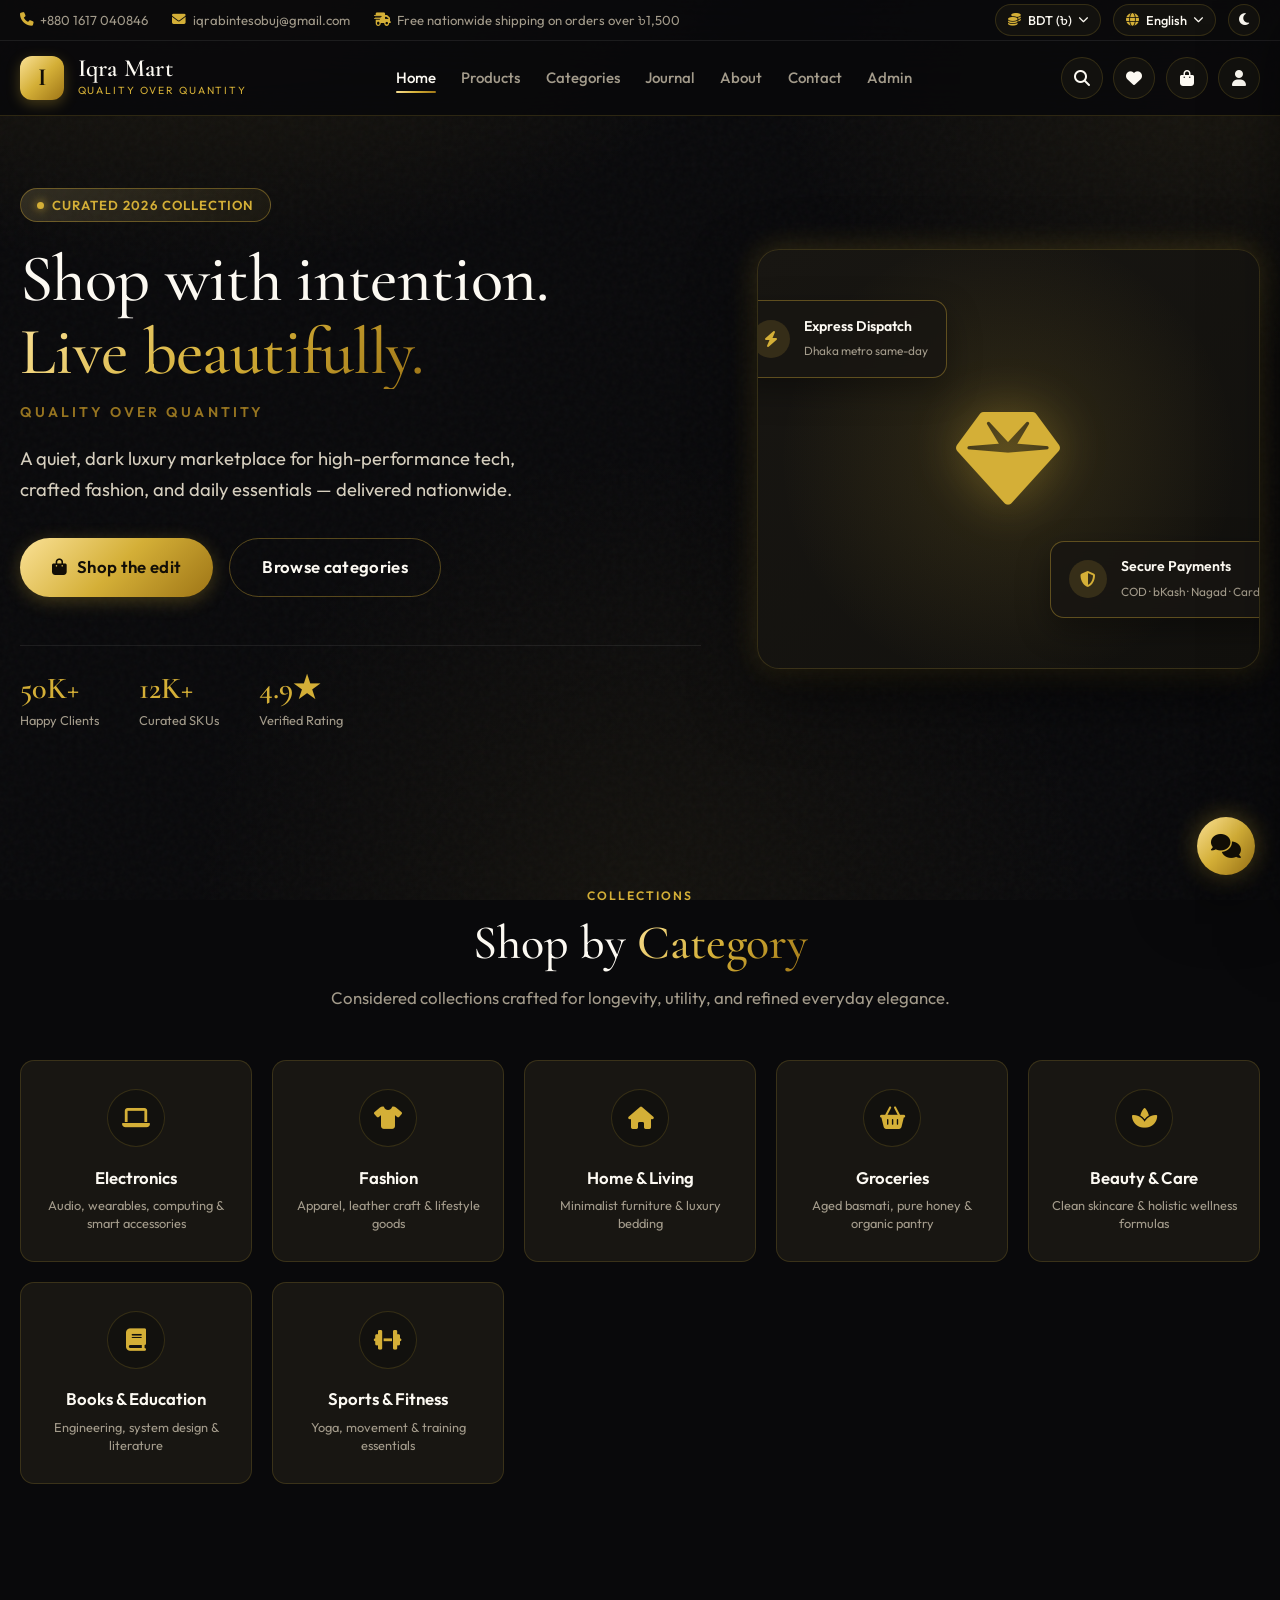
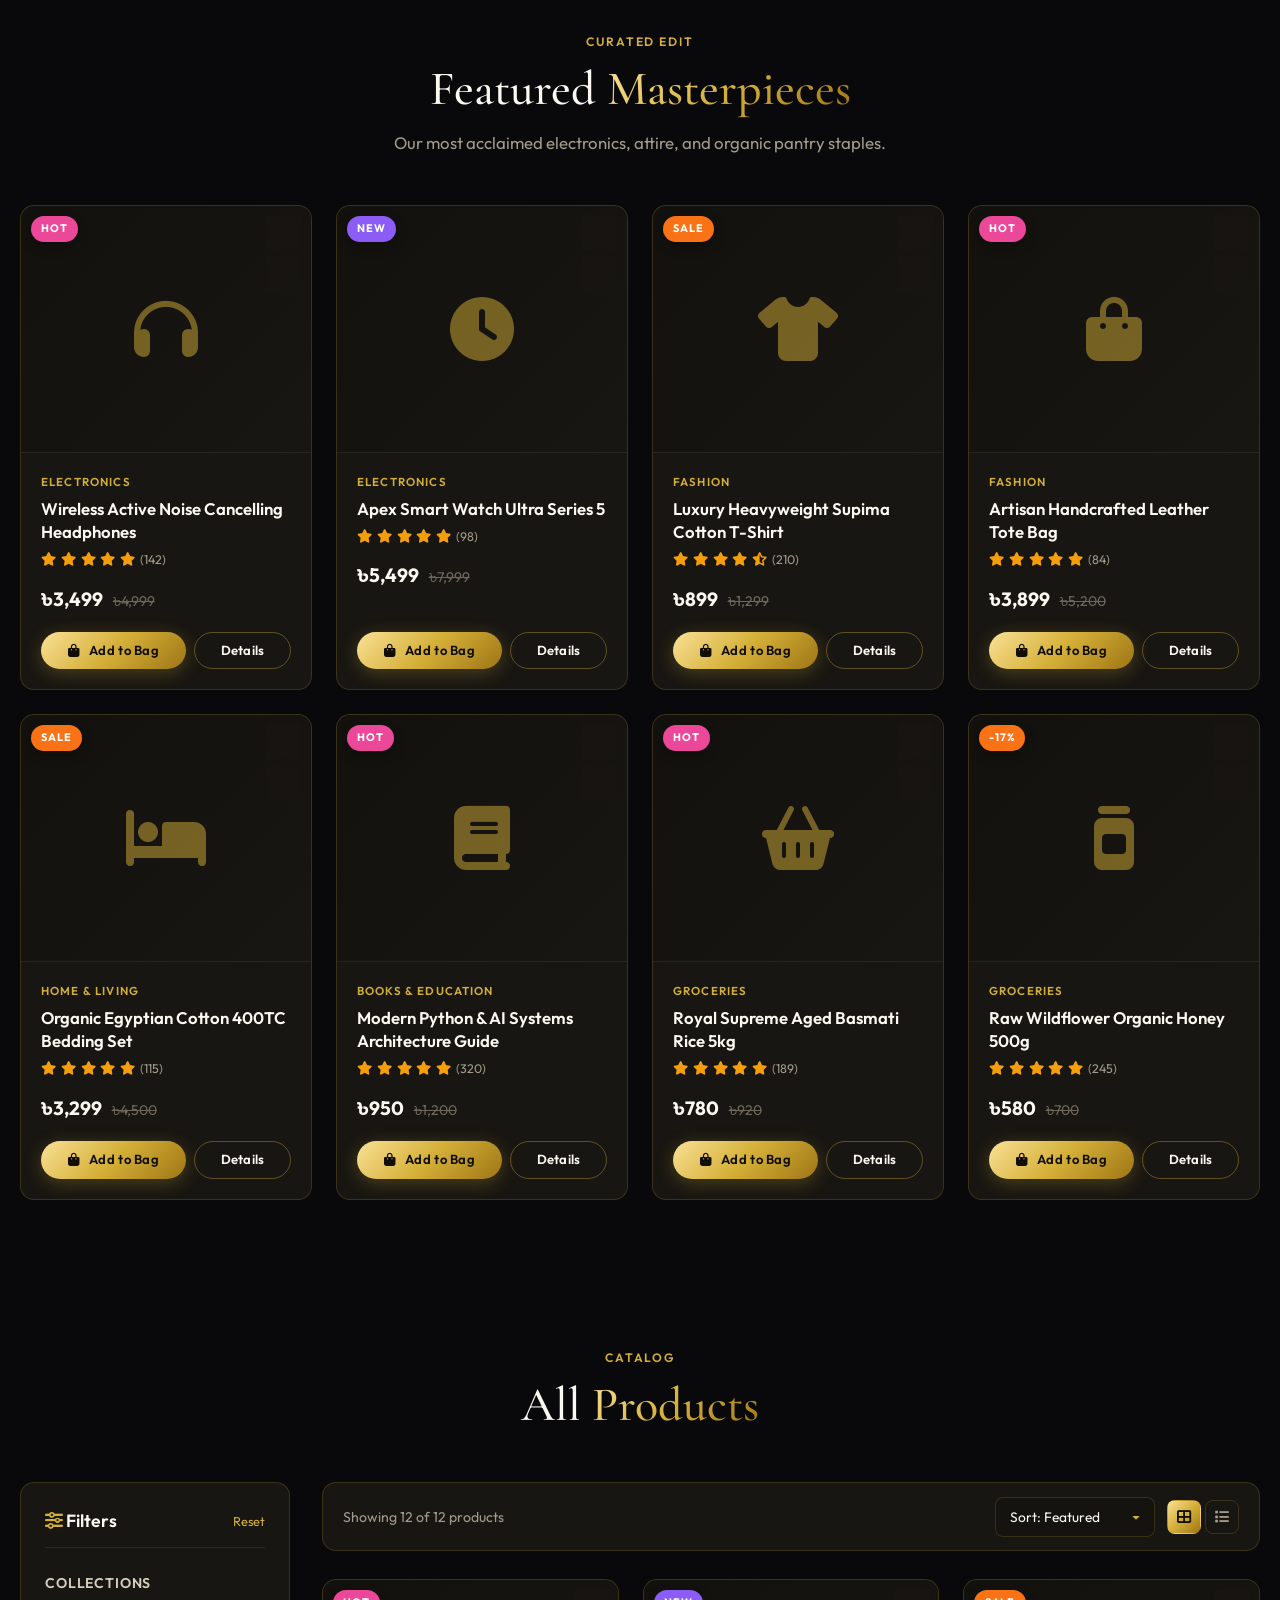
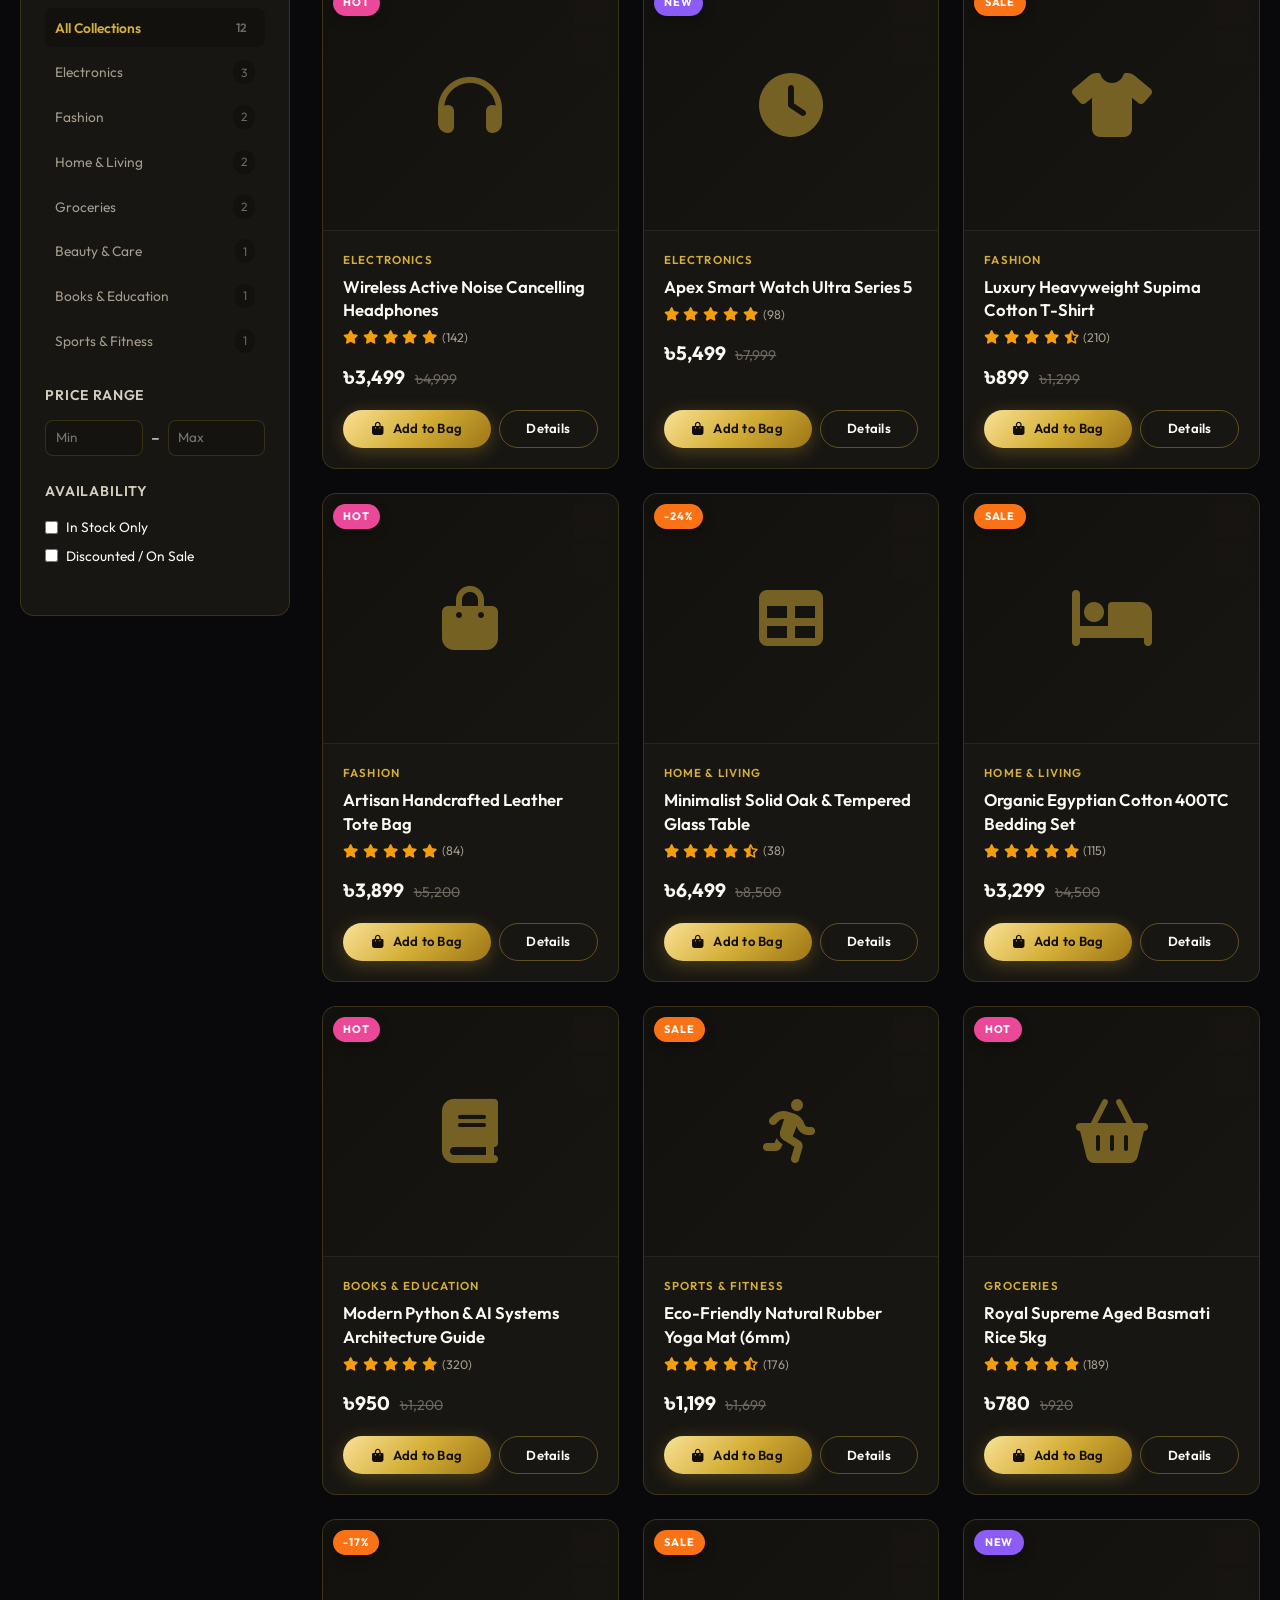
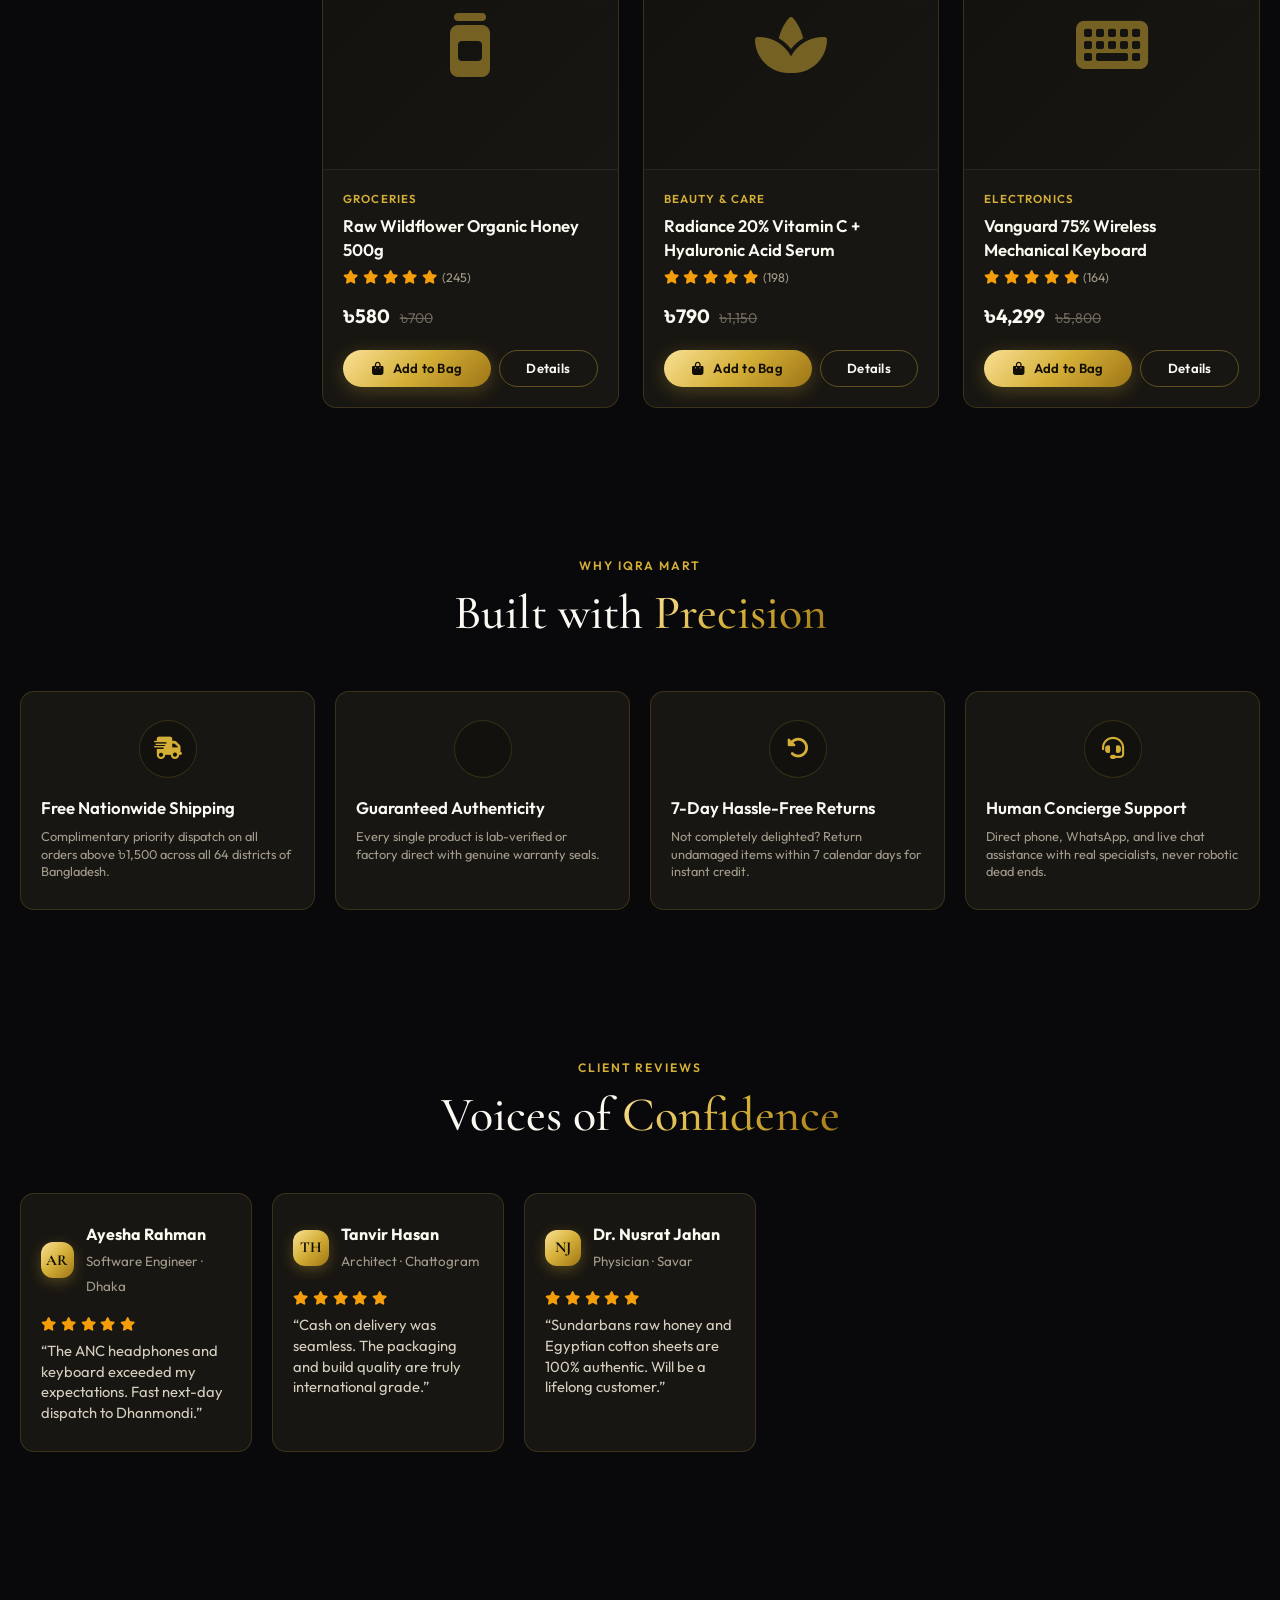
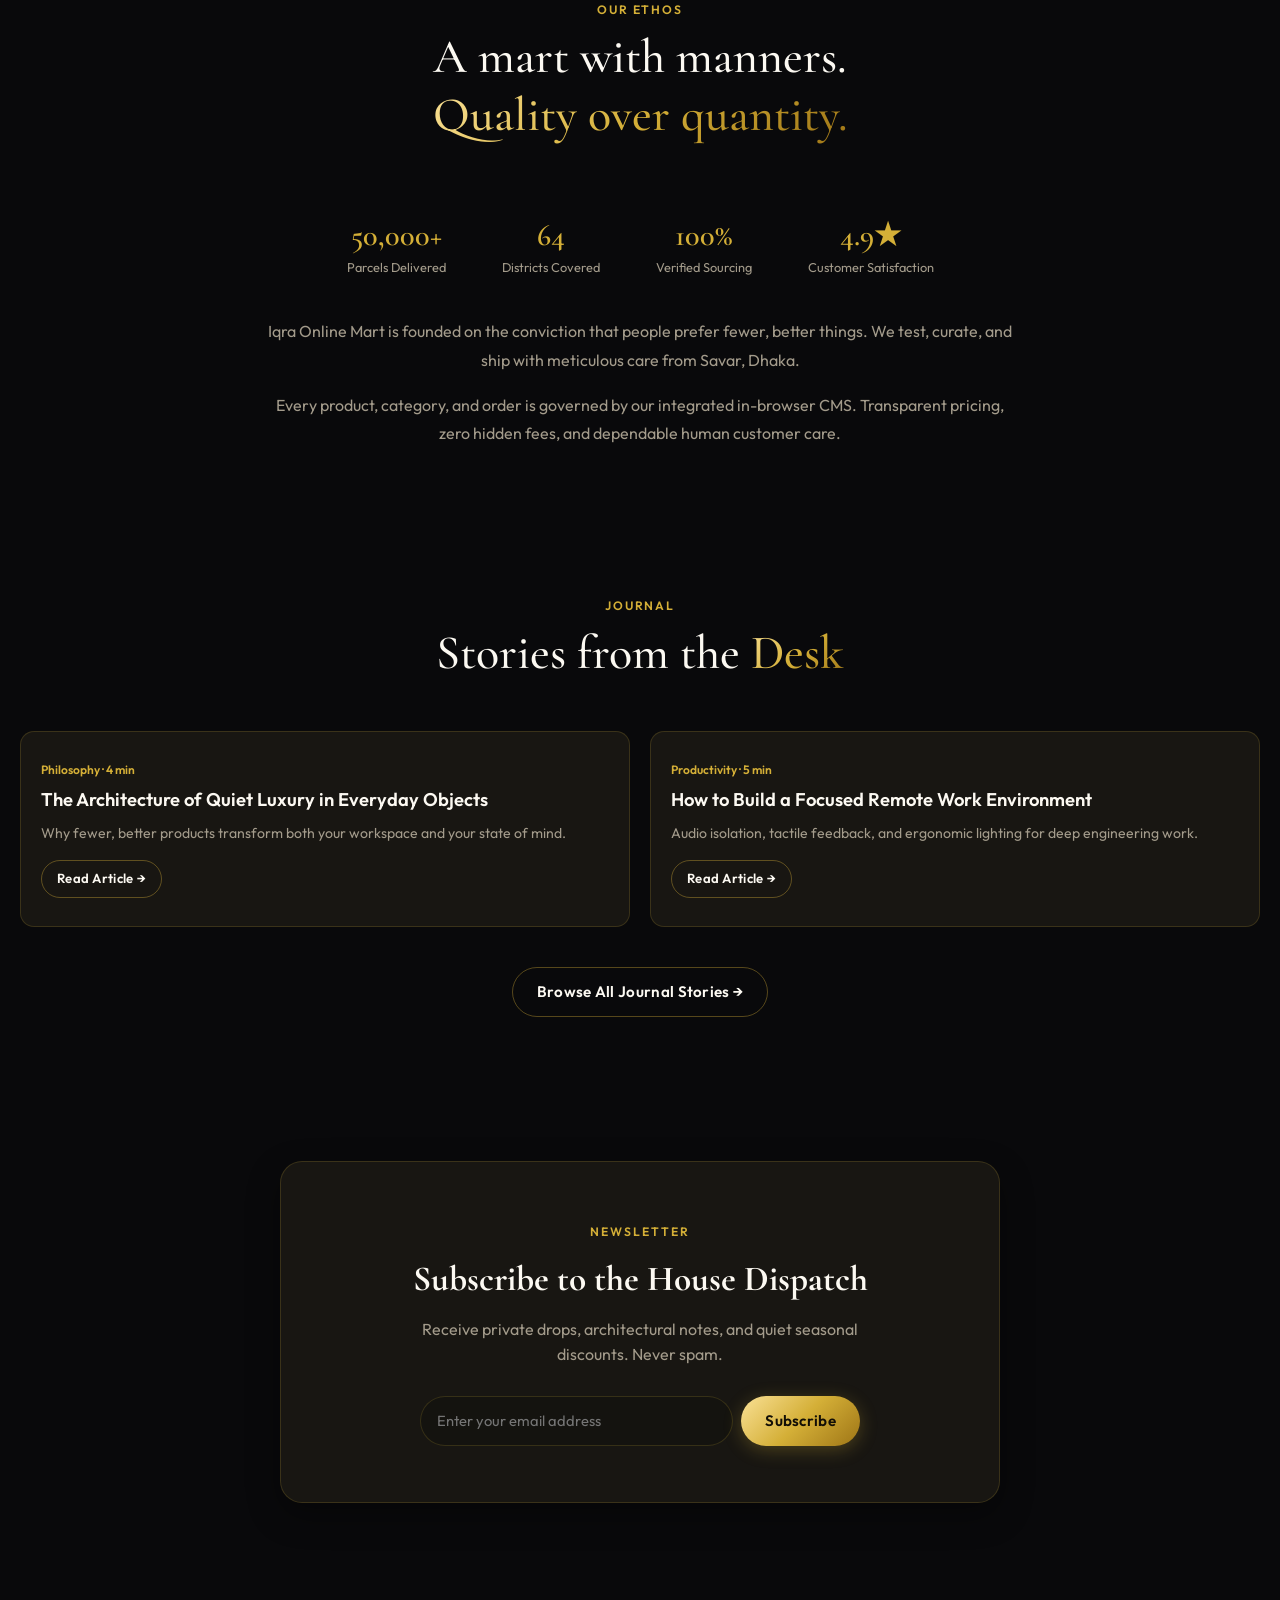
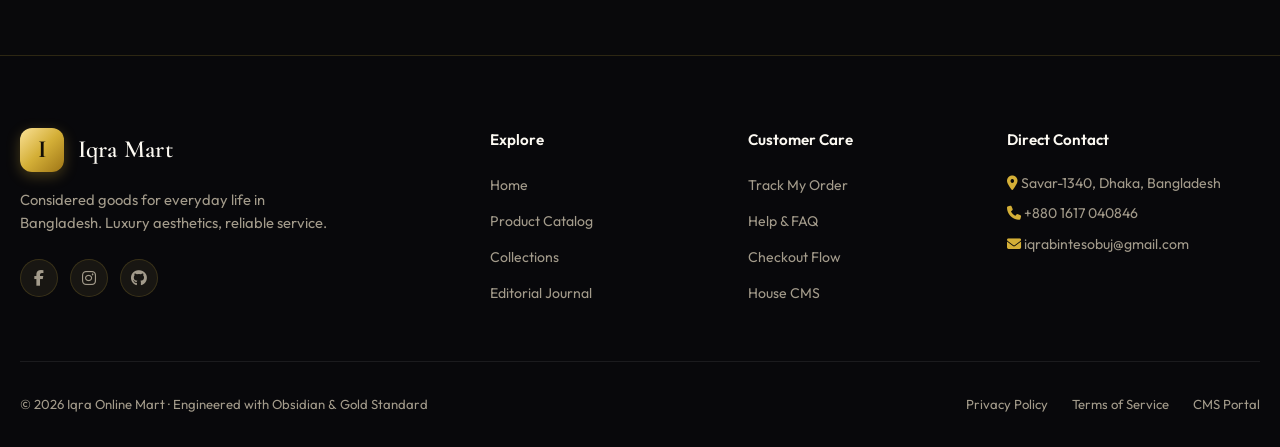
==== commit f1a4b182: "feat: upgrade Iqra Online Mart to international standard e-commerce & CMS platform - Multi-currency " ====
--- a/index.html
+++ b/index.html
@@ -1,48 +1,87 @@
 <!DOCTYPE html>
-<html lang="en">
+<html lang="en" data-theme="dark">
 <head>
   <meta charset="UTF-8">
   <meta name="viewport" content="width=device-width, initial-scale=1.0">
-  <meta name="description" content="Iqra Online Mart — considered goods, dark luxury storefront, Bangladesh delivery.">
-  <meta name="theme-color" content="#080806">
-  <title>Iqra Online Mart</title>
+  <meta name="description" content="Iqra Online Mart — Obsidian & Gold luxury storefront for electronics, crafted fashion, home essentials, and organic groceries in Bangladesh.">
+  <meta name="keywords" content="Iqra Online Mart, Bangladesh Ecommerce, Electronics, Luxury Shopping, Dhaka Delivery, Supima Cotton, Organic Groceries">
+  <meta name="author" content="Sobuj Miah">
+  <meta name="theme-color" content="#09090b">
+
+  <!-- Open Graph / Meta -->
+  <meta property="og:type" content="website">
+  <meta property="og:title" content="Iqra Online Mart — Quality Over Quantity">
+  <meta property="og:description" content="Considered goods, dark luxury storefront, nationwide delivery across Bangladesh.">
+  <meta property="og:image" content="https://images.unsplash.com/photo-1505740420928-5e560c06d30e?auto=format&fit=crop&w=1200&q=80">
+
+  <title>Iqra Online Mart — Quality Over Quantity</title>
+
+  <!-- Google Fonts Preconnect & Styles -->
   <link rel="preconnect" href="https://fonts.googleapis.com">
   <link rel="preconnect" href="https://fonts.gstatic.com" crossorigin>
-  <link href="https://fonts.googleapis.com/css2?family=Cormorant+Garamond:ital,wght@0,500;0,600;1,500&family=Outfit:wght@300;400;500;600;700&display=swap" rel="stylesheet">
+  <link href="https://fonts.googleapis.com/css2?family=Cormorant+Garamond:ital,wght@0,500;0,600;0,700;1,500&family=Outfit:wght@300;400;500;600;700&family=Hind+Siliguri:wght@400;500;600;700&display=swap" rel="stylesheet">
   <link rel="stylesheet" href="https://cdnjs.cloudflare.com/ajax/libs/font-awesome/6.5.1/css/all.min.css">
   <link rel="stylesheet" href="styles.css">
   <link rel="manifest" href="manifest.json">
 </head>
 <body>
+
+  <!-- Top Announcement Bar & Currency/Language Switcher -->
   <div class="topbar">
     <div class="container topbar-inner">
       <div class="topbar-info">
-        <span><i class="fas fa-phone"></i><span data-cms="phone">01617040846</span></span>
-        <span><i class="fas fa-envelope"></i><span data-cms="email">iqrabintesobuj@gmail.com</span></span>
-        <span><i class="fas fa-truck"></i> Free shipping over ৳1000</span>
+        <span><i class="fa-solid fa-phone"></i><span data-cms="phone">+880 1617 040846</span></span>
+        <span><i class="fa-solid fa-envelope"></i><span data-cms="email">iqrabintesobuj@gmail.com</span></span>
+        <span><i class="fa-solid fa-truck-fast"></i> Free nationwide shipping on orders over ৳1,500</span>
       </div>
       <div class="topbar-actions">
-        <div class="lang-selector">
-          <button id="langBtn" class="lang-btn"><i class="fas fa-globe"></i> <span id="currentLangLabel">English</span></button>
-          <div class="lang-dropdown">
-            <button data-lang="en" class="lang-option">English</button>
-            <button data-lang="bn" class="lang-option">বাংলা</button>
-          </div>
-        </div>
-        <button id="themeToggle" class="theme-toggle" title="Theme"><i class="fas fa-moon"></i></button>
+        <!-- Currency Dropdown -->
+        <div class="select-dropdown-wrap" id="currencyDropdownWrap">
+          <button class="select-trigger-btn" id="currencyBtn">
+            <i class="fa-solid fa-coins gold"></i> <span id="currentCurrencyLabel">BDT (৳)</span> <i class="fa-solid fa-chevron-down" style="font-size:0.65rem"></i>
+          </button>
+          <div class="dropdown-menu">
+            <button class="dropdown-item currency-option active" data-cur="BDT"><span>BDT</span> <strong>৳</strong></button>
+            <button class="dropdown-item currency-option" data-cur="USD"><span>USD</span> <strong>$</strong></button>
+            <button class="dropdown-item currency-option" data-cur="EUR"><span>EUR</span> <strong>€</strong></button>
+            <button class="dropdown-item currency-option" data-cur="GBP"><span>GBP</span> <strong>£</strong></button>
+            <button class="dropdown-item currency-option" data-cur="SAR"><span>SAR</span> <strong>﷼</strong></button>
+            <button class="dropdown-item currency-option" data-cur="AED"><span>AED</span> <strong>د.إ</strong></button>
+            <button class="dropdown-item currency-option" data-cur="INR"><span>INR</span> <strong>₹</strong></button>
+          </div>
+        </div>
+
+        <!-- Language Dropdown -->
+        <div class="select-dropdown-wrap" id="langDropdownWrap">
+          <button class="select-trigger-btn" id="langBtn">
+            <i class="fa-solid fa-globe gold"></i> <span id="currentLangLabel">English</span> <i class="fa-solid fa-chevron-down" style="font-size:0.65rem"></i>
+          </button>
+          <div class="dropdown-menu">
+            <button class="dropdown-item lang-option active" data-lang="en">English</button>
+            <button class="dropdown-item lang-option" data-lang="bn">বাংলা (Bengali)</button>
+          </div>
+        </div>
+
+        <!-- Theme Switcher -->
+        <button id="themeToggle" class="icon-btn" style="width:32px;height:32px;font-size:0.85rem" title="Toggle Theme" aria-label="Toggle dark/light mode">
+          <i class="fa-solid fa-moon"></i>
+        </button>
       </div>
     </div>
   </div>
 
+  <!-- Primary Sticky Header -->
   <header>
     <div class="container header-inner">
       <a href="index.html" class="logo">
         <div class="logo-mark">I</div>
         <div>
           <div class="logo-text">Iqra Mart</div>
-          <div class="logo-sub">Quality over quantity</div>
+          <div class="logo-sub" data-cms="motto">Quality over quantity</div>
         </div>
       </a>
+
+      <!-- Desktop Navigation -->
       <nav>
         <ul class="nav-links">
           <li><a href="index.html" class="active" data-i18n="home">Home</a></li>
@@ -51,236 +90,392 @@
           <li><a href="blog.html" data-i18n="blog">Journal</a></li>
           <li><a href="#about" data-i18n="about">About</a></li>
           <li><a href="contact.html" data-i18n="contact">Contact</a></li>
-          <li><a href="admin-login.html" data-i18n="admin">Admin</a></li>
+          <li><a href="admin.html" data-i18n="admin"><i class="fa-solid fa-lock" style="font-size:0.75rem"></i> CMS</a></li>
         </ul>
       </nav>
+
+      <!-- Action Buttons -->
       <div class="header-actions">
-        <button id="searchBtn" class="icon-btn" title="Search"><i class="fas fa-search"></i></button>
-        <button id="cartBtn" class="icon-btn" title="Bag"><i class="fas fa-bag-shopping"></i><span class="cart-badge" style="display:none">0</span></button>
-        <button id="accountBtn" class="icon-btn" title="Account"><i class="fas fa-user"></i></button>
-        <button id="mobileMenuBtn" class="mobile-menu-btn"><i class="fas fa-bars"></i></button>
+        <button id="searchBtn" class="icon-btn" title="Search catalog (Press /)" aria-label="Search catalog">
+          <i class="fa-solid fa-magnifying-glass"></i>
+        </button>
+        <button id="headerWishBtn" class="icon-btn" title="Wishlist" aria-label="View Wishlist" onclick="location.href='account.html'">
+          <i class="fa-solid fa-heart"></i>
+          <span class="wish-badge" style="display:none">0</span>
+        </button>
+        <button id="cartBtn" class="icon-btn" title="Bag" aria-label="Shopping Bag">
+          <i class="fa-solid fa-bag-shopping"></i>
+          <span class="cart-badge" style="display:none">0</span>
+        </button>
+        <button id="accountBtn" class="icon-btn" title="Account" aria-label="Customer Account" onclick="location.href='account.html'">
+          <i class="fa-solid fa-user"></i>
+        </button>
+        <button id="mobileMenuBtn" class="mobile-menu-btn icon-btn" aria-label="Open mobile menu">
+          <i class="fa-solid fa-bars"></i>
+        </button>
       </div>
     </div>
   </header>
 
+  <!-- Hero Showcase -->
   <section class="hero">
     <div class="container hero-inner">
       <div>
-        <div class="hero-kicker" data-cms="hero-badge">Collection 2026</div>
+        <div class="hero-kicker" data-cms="hero-badge">Curated 2026 Collection</div>
         <h1><span data-cms="hero-title">Shop with intention.</span><br><span class="gradient-text" data-cms="hero-highlight">Live beautifully.</span></h1>
         <div class="hero-motto" data-cms="motto">Quality Over Quantity</div>
-        <p data-cms="hero-subtitle">A dark, quiet marketplace for electronics, fashion, home and daily essentials — delivered across Bangladesh.</p>
+        <p data-cms="hero-subtitle">A dark, quiet luxury marketplace for high-performance tech, crafted fashion, and daily essentials — delivered across Bangladesh.</p>
+        
         <div class="hero-actions">
-          <a href="#products" class="btn btn-lg"><i class="fas fa-bag-shopping"></i> <span data-i18n="shopNow">Shop the edit</span></a>
-          <a href="#categories" class="btn btn-outline btn-lg" data-i18n="explore">Browse categories</a>
-        </div>
+          <a href="#products" class="btn btn-lg"><i class="fa-solid fa-bag-shopping"></i> <span data-i18n="shopNow">Shop the edit</span></a>
+          <a href="#categories" class="btn btn-outline btn-lg" data-i18n="explore">Browse collections</a>
+        </div>
+
         <div class="hero-stats">
-          <div><div class="hero-stat-value">50K+</div><div class="hero-stat-label">Customers</div></div>
-          <div><div class="hero-stat-value">10K+</div><div class="hero-stat-label">Products</div></div>
-          <div><div class="hero-stat-value">4.9</div><div class="hero-stat-label">Rating</div></div>
-        </div>
-      </div>
+          <div><div class="hero-stat-value">50K+</div><div class="hero-stat-label">Happy Clients</div></div>
+          <div><div class="hero-stat-value">12K+</div><div class="hero-stat-label">Curated SKUs</div></div>
+          <div><div class="hero-stat-value">4.9★</div><div class="hero-stat-label">Verified Rating</div></div>
+        </div>
+      </div>
+
       <div class="hero-visual">
-        <div style="height:100%;min-height:380px;display:grid;place-items:center;font-size:7rem;color:var(--gold);opacity:.35"><i class="fas fa-gem"></i></div>
-        <div class="hero-float hf1"><div class="hf-ico"><i class="fas fa-bolt"></i></div><div><strong>Evening dispatch</strong><small>Dhaka metro</small></div></div>
-        <div class="hero-float hf2"><div class="hf-ico"><i class="fas fa-shield-halved"></i></div><div><strong>Secure checkout</strong><small>COD · bKash · Nagad</small></div></div>
-      </div>
-    </div>
-  </section>
-
+        <div class="hero-visual-bg"></div>
+        <div class="hero-visual-main">
+          <i class="fa-solid fa-gem"></i>
+        </div>
+        <div class="hero-float hf1">
+          <div class="hf-ico"><i class="fa-solid fa-bolt"></i></div>
+          <div><strong>Express Dispatch</strong><small>Dhaka metro same-day</small></div>
+        </div>
+        <div class="hero-float hf2">
+          <div class="hf-ico"><i class="fa-solid fa-shield-halved"></i></div>
+          <div><strong>Secure Payments</strong><small>COD · bKash · Nagad · Cards</small></div>
+        </div>
+      </div>
+    </div>
+  </section>
+
+  <!-- Categories Section -->
   <section class="section" id="categories">
     <div class="container">
       <div class="section-header">
-        <div class="section-tag">Browse</div>
-        <h2 class="section-title">Shop by <span class="gradient-text">category</span></h2>
-        <p class="section-subtitle">Ten considered collections — from rice and honey to keyboards and cashmere-soft cotton.</p>
+        <div class="section-tag">Collections</div>
+        <h2 class="section-title">Shop by <span class="gradient-text">Category</span></h2>
+        <p class="section-subtitle">Considered collections crafted for longevity, utility, and refined everyday elegance.</p>
       </div>
       <div class="categories-grid" id="categoriesGrid"></div>
     </div>
   </section>
 
+  <!-- Featured Pieces Section -->
   <section class="section" id="featured">
     <div class="container">
       <div class="section-header">
-        <div class="section-tag">Edit</div>
-        <h2 class="section-title">Featured <span class="gradient-text">pieces</span></h2>
+        <div class="section-tag">Curated Edit</div>
+        <h2 class="section-title">Featured <span class="gradient-text">Masterpieces</span></h2>
+        <p class="section-subtitle">Our most acclaimed electronics, attire, and organic pantry staples.</p>
       </div>
       <div class="products-grid" id="featuredGrid"></div>
     </div>
   </section>
 
+  <!-- Comprehensive Catalog with Faceted Sidebar Filters -->
   <section class="section" id="products">
     <div class="container">
       <div class="section-header">
         <div class="section-tag">Catalog</div>
-        <h2 class="section-title">All <span class="gradient-text">products</span></h2>
-      </div>
-      <div class="products-toolbar">
-        <div class="filter-tabs" id="filterTabs"></div>
-        <select class="sort-select">
-          <option value="default">Default</option>
-          <option value="priceLow">Price: Low to High</option>
-          <option value="priceHigh">Price: High to Low</option>
-          <option value="rating">Top rated</option>
-          <option value="newest">Newest</option>
-        </select>
-      </div>
-      <div class="products-grid" id="productsGrid"></div>
-    </div>
-  </section>
-
+        <h2 class="section-title">All <span class="gradient-text">Products</span></h2>
+      </div>
+
+      <div class="catalog-layout">
+        <!-- Filter Sidebar -->
+        <aside class="filter-sidebar">
+          <div class="filter-sidebar-header">
+            <h3><i class="fa-solid fa-sliders gold"></i> Filters</h3>
+            <span class="filter-reset-btn" id="clearFilterBtn">Reset</span>
+          </div>
+
+          <div class="filter-group">
+            <h4>Collections</h4>
+            <div class="filter-chips" id="categoryFilterChips"></div>
+          </div>
+
+          <div class="filter-group">
+            <h4>Price Range</h4>
+            <div class="price-range-inputs">
+              <input type="number" class="price-range-input" id="priceMinInput" placeholder="Min" min="0">
+              <span>–</span>
+              <input type="number" class="price-range-input" id="priceMaxInput" placeholder="Max" min="0">
+            </div>
+          </div>
+
+          <div class="filter-group">
+            <h4>Availability</h4>
+            <label style="display:flex;align-items:center;gap:0.5rem;font-size:0.86rem;cursor:pointer">
+              <input type="checkbox" id="filterInStockOnly"> In Stock Only
+            </label>
+            <label style="display:flex;align-items:center;gap:0.5rem;font-size:0.86rem;cursor:pointer;margin-top:0.4rem">
+              <input type="checkbox" id="filterOnSaleOnly"> Discounted / On Sale
+            </label>
+          </div>
+        </aside>
+
+        <!-- Main Product Area -->
+        <main>
+          <div class="products-toolbar">
+            <div class="toolbar-left">
+              <span class="toolbar-results-count" id="catalogResultsCount">Loading products...</span>
+            </div>
+            <div class="toolbar-right">
+              <select class="sort-select" id="sortSelect">
+                <option value="default">Sort: Featured</option>
+                <option value="priceLow">Price: Low to High</option>
+                <option value="priceHigh">Price: High to Low</option>
+                <option value="rating">Highest Rated</option>
+                <option value="newest">New Arrivals</option>
+                <option value="name">Name: A to Z</option>
+              </select>
+
+              <div class="view-toggle-btns">
+                <button class="view-btn active" id="viewGridBtn" title="Grid view"><i class="fa-solid fa-table-cells-large"></i></button>
+                <button class="view-btn" id="viewListBtn" title="List view"><i class="fa-solid fa-list"></i></button>
+              </div>
+            </div>
+          </div>
+
+          <div class="products-grid" id="productsGrid"></div>
+        </main>
+      </div>
+    </div>
+  </section>
+
+  <!-- Features / Value Propositions -->
   <section class="section" id="features">
     <div class="container">
       <div class="section-header">
-        <div class="section-tag">Why Iqra</div>
-        <h2 class="section-title">Quietly <span class="gradient-text">reliable</span></h2>
-      </div>
-      <div class="features-grid">
-        <div class="feature-card"><div class="feature-icon"><i class="fas fa-truck"></i></div><h3>Free shipping</h3><p>On orders over ৳1000, nationwide.</p></div>
-        <div class="feature-card"><div class="feature-icon"><i class="fas fa-lock"></i></div><h3>Secure pay</h3><p>COD, bKash, Nagad and card.</p></div>
-        <div class="feature-card"><div class="feature-icon"><i class="fas fa-headset"></i></div><h3>24/7 care</h3><p>A real person when you need one.</p></div>
-        <div class="feature-card"><div class="feature-icon"><i class="fas fa-rotate-left"></i></div><h3>30-day returns</h3><p>Changed your mind? Send it back.</p></div>
-      </div>
-    </div>
-  </section>
-
+        <div class="section-tag">Why Iqra Mart</div>
+        <h2 class="section-title">Built with <span class="gradient-text">Precision</span></h2>
+      </div>
+      <div class="categories-grid" style="grid-template-columns:repeat(auto-fit, minmax(240px, 1fr))">
+        <div class="cat-card" style="text-align:left">
+          <div class="cat-ico"><i class="fa-solid fa-truck-fast"></i></div>
+          <h3>Free Nationwide Shipping</h3>
+          <p>Complimentary priority dispatch on all orders above ৳1,500 across all 64 districts of Bangladesh.</p>
+        </div>
+        <div class="cat-card" style="text-align:left">
+          <div class="cat-ico"><i class="fa-solid fa-shield-check"></i></div>
+          <h3>Guaranteed Authenticity</h3>
+          <p>Every single product is lab-verified or factory direct with genuine warranty seals.</p>
+        </div>
+        <div class="cat-card" style="text-align:left">
+          <div class="cat-ico"><i class="fa-solid fa-rotate-left"></i></div>
+          <h3>7-Day Hassle-Free Returns</h3>
+          <p>Not completely delighted? Return undamaged items within 7 calendar days for instant credit.</p>
+        </div>
+        <div class="cat-card" style="text-align:left">
+          <div class="cat-ico"><i class="fa-solid fa-headset"></i></div>
+          <h3>Human Concierge Support</h3>
+          <p>Direct phone, WhatsApp, and live chat assistance with real specialists, never robotic dead ends.</p>
+        </div>
+      </div>
+    </div>
+  </section>
+
+  <!-- Testimonials -->
   <section class="section" id="testimonials">
     <div class="container">
       <div class="section-header">
-        <div class="section-tag">Voices</div>
-        <h2 class="section-title">Customers, <span class="gradient-text">unfiltered</span></h2>
-      </div>
-      <div class="testimonials-grid" id="testimonialsGrid"></div>
-    </div>
-  </section>
-
+        <div class="section-tag">Client Reviews</div>
+        <h2 class="section-title">Voices of <span class="gradient-text">Confidence</span></h2>
+      </div>
+      <div class="categories-grid" id="testimonialsGrid"></div>
+    </div>
+  </section>
+
+  <!-- About Section -->
   <section class="section" id="about">
     <div class="container">
       <div class="section-header">
-        <div class="section-tag">About</div>
+        <div class="section-tag">Our Ethos</div>
         <h2 class="section-title"><span data-cms="about-title">A mart with manners.</span> <span class="gradient-text" data-cms="about-highlight">Quality over quantity.</span></h2>
       </div>
-      <div class="stats-row">
-        <div class="stat-block"><div class="stat-block-value">50K+</div><div class="stat-block-label">Customers</div></div>
-        <div class="stat-block"><div class="stat-block-value">12K+</div><div class="stat-block-label">SKUs</div></div>
-        <div class="stat-block"><div class="stat-block-value">64</div><div class="stat-block-label">Districts</div></div>
-        <div class="stat-block"><div class="stat-block-value">4.9★</div><div class="stat-block-label">Rating</div></div>
-      </div>
-      <div style="max-width:720px;margin:2rem auto 0;text-align:center;color:var(--muted)">
+      <div class="hero-stats" style="border:none;justify-content:center;gap:3.5rem">
+        <div style="text-align:center"><div class="hero-stat-value">50,000+</div><div class="hero-stat-label">Parcels Delivered</div></div>
+        <div style="text-align:center"><div class="hero-stat-value">64</div><div class="hero-stat-label">Districts Covered</div></div>
+        <div style="text-align:center"><div class="hero-stat-value">100%</div><div class="hero-stat-label">Verified Sourcing</div></div>
+        <div style="text-align:center"><div class="hero-stat-value">4.9★</div><div class="hero-stat-label">Customer Satisfaction</div></div>
+      </div>
+      <div style="max-width:760px;margin:2.5rem auto 0;text-align:center;color:var(--muted);line-height:1.8">
         <p data-cms="about-p1" style="margin-bottom:1rem">Iqra Online Mart is built for people who prefer fewer, better things. We source carefully and ship quickly from Savar, Dhaka.</p>
-        <p data-cms="about-p2">Every product can be managed from the built-in CMS. No clutter — just a store you can actually run.</p>
-      </div>
-    </div>
-  </section>
-
+        <p data-cms="about-p2">Every product can be managed from the built-in CMS. Transparent pricing, zero hidden fees, and dependable human customer care.</p>
+      </div>
+    </div>
+  </section>
+
+  <!-- Journal Section -->
   <section class="section" id="blog">
     <div class="container">
       <div class="section-header">
         <div class="section-tag">Journal</div>
-        <h2 class="section-title">From the <span class="gradient-text">desk</span></h2>
-      </div>
-      <div class="blog-grid" id="blogGrid"></div>
-      <div style="text-align:center;margin-top:1.5rem"><a class="btn btn-outline" href="blog.html">All stories</a></div>
-    </div>
-  </section>
-
+        <h2 class="section-title">Stories from the <span class="gradient-text">Desk</span></h2>
+      </div>
+      <div class="categories-grid" id="blogGrid" style="grid-template-columns:repeat(auto-fit, minmax(300px, 1fr))"></div>
+      <div style="text-align:center;margin-top:2.5rem">
+        <a class="btn btn-outline" href="blog.html">Browse All Journal Stories →</a>
+      </div>
+    </div>
+  </section>
+
+  <!-- Newsletter Dispatch -->
   <section class="section">
     <div class="container">
-      <div class="newsletter">
-        <div class="section-tag">Dispatch</div>
-        <h2>Notes from the mart</h2>
-        <p>New arrivals and quiet sales — never noise.</p>
-        <form class="newsletter-form" id="newsletterForm">
-          <input class="newsletter-input" type="email" placeholder="Email address" required>
+      <div class="checkout-card" style="text-align:center;padding:3.5rem 2rem;max-width:720px;margin:0 auto">
+        <div class="section-tag">Newsletter</div>
+        <h2 style="font-family:var(--serif);font-size:2.2rem;margin-bottom:0.6rem">Subscribe to the House Dispatch</h2>
+        <p style="color:var(--muted);max-width:480px;margin:0 auto 1.75rem">Receive private drops, architectural notes, and quiet seasonal discounts. Never spam.</p>
+        <form class="promo-input-wrap" id="newsletterForm" style="max-width:440px;margin:0 auto">
+          <input class="form-input" type="email" placeholder="Enter your email address" required style="border-radius:var(--radius-full)">
           <button class="btn" type="submit">Subscribe</button>
         </form>
       </div>
     </div>
   </section>
 
+  <!-- Footer -->
   <footer>
     <div class="container">
       <div class="footer-grid">
         <div class="footer-brand">
-          <a href="index.html" class="logo"><div class="logo-mark">I</div><div class="logo-text">Iqra Mart</div></a>
-          <p data-cms="footer-tagline">Premium everyday shopping. Quality over quantity.</p>
+          <a href="index.html" class="logo">
+            <div class="logo-mark">I</div>
+            <div class="logo-text">Iqra Mart</div>
+          </a>
+          <p data-cms="footer-tagline">Considered goods for everyday life in Bangladesh. Luxury aesthetics, reliable service.</p>
           <div class="footer-social">
-            <a href="#" aria-label="Facebook"><i class="fab fa-facebook-f"></i></a>
-            <a href="#" aria-label="Instagram"><i class="fab fa-instagram"></i></a>
-            <a href="https://github.com/soobujmiah/iqra-online-mart" aria-label="GitHub"><i class="fab fa-github"></i></a>
-          </div>
-        </div>
+            <a href="https://facebook.com" aria-label="Facebook" target="_blank"><i class="fa-brands fa-facebook-f"></i></a>
+            <a href="https://instagram.com" aria-label="Instagram" target="_blank"><i class="fa-brands fa-instagram"></i></a>
+            <a href="https://github.com/soobujmiah/iqra-online-mart" aria-label="GitHub" target="_blank"><i class="fa-brands fa-github"></i></a>
+          </div>
+        </div>
+
         <div class="footer-section">
-          <h4>Visit</h4>
+          <h4>Explore</h4>
           <ul class="footer-links">
             <li><a href="index.html">Home</a></li>
-            <li><a href="#products">Products</a></li>
-            <li><a href="blog.html">Journal</a></li>
-            <li><a href="contact.html">Contact</a></li>
+            <li><a href="#products">Product Catalog</a></li>
+            <li><a href="#categories">Collections</a></li>
+            <li><a href="blog.html">Editorial Journal</a></li>
           </ul>
         </div>
+
         <div class="footer-section">
-          <h4>Contact</h4>
-          <div class="footer-contact-item"><i class="fas fa-phone"></i><span data-cms="phone">01617040846</span></div>
-          <div class="footer-contact-item"><i class="fas fa-envelope"></i><span data-cms="email">iqrabintesobuj@gmail.com</span></div>
-          <div class="footer-contact-item"><i class="fas fa-location-dot"></i><span data-cms="address">Savar, Dhaka</span></div>
-        </div>
+          <h4>Customer Care</h4>
+          <ul class="footer-links">
+            <li><a href="account.html">Track My Order</a></li>
+            <li><a href="contact.html">Help & FAQ</a></li>
+            <li><a href="checkout.html">Checkout Flow</a></li>
+            <li><a href="admin.html">House CMS</a></li>
+          </ul>
+        </div>
+
         <div class="footer-section">
-          <h4>Hours</h4>
-          <p style="color:var(--muted)">Support every day.<br>Warehouse: Sat–Thu</p>
-        </div>
-      </div>
+          <h4>Direct Contact</h4>
+          <p style="color:var(--muted);font-size:0.88rem;margin-bottom:0.5rem"><i class="fa-solid fa-location-dot gold"></i> <span data-cms="address">Savar-1340, Dhaka, BD</span></p>
+          <p style="color:var(--muted);font-size:0.88rem;margin-bottom:0.5rem"><i class="fa-solid fa-phone gold"></i> <span data-cms="phone">+880 1617 040846</span></p>
+          <p style="color:var(--muted);font-size:0.88rem"><i class="fa-solid fa-envelope gold"></i> <span data-cms="email">iqrabintesobuj@gmail.com</span></p>
+        </div>
+      </div>
+
       <div class="footer-bottom">
-        <div>© 2026 Iqra Online Mart</div>
-        <div class="footer-bottom-links"><a href="#">Privacy</a><a href="#">Terms</a></div>
+        <div>© 2026 Iqra Online Mart · Engineered with Obsidian & Gold Standard</div>
+        <div class="footer-bottom-links">
+          <a href="#">Privacy Policy</a>
+          <a href="#">Terms of Service</a>
+          <a href="admin-login.html">CMS Portal</a>
+        </div>
       </div>
     </div>
   </footer>
 
+  <!-- Slide-Over Shopping Cart Drawer -->
   <div id="cartDrawerOverlay" class="cart-drawer-overlay"></div>
   <div id="cartDrawer" class="cart-drawer">
-    <div class="cart-drawer-header"><h3>Bag</h3><button id="cartClose" class="modal-close"><i class="fas fa-times"></i></button></div>
+    <div class="cart-drawer-header">
+      <h3><i class="fa-solid fa-bag-shopping gold"></i> Shopping Bag</h3>
+      <button id="cartClose" class="modal-close" style="position:static"><i class="fa-solid fa-times"></i></button>
+    </div>
+
+    <!-- Free Shipping Progress -->
+    <div id="freeShippingBox" class="free-shipping-box"></div>
+
     <div class="cart-drawer-body" id="cartDrawerBody"></div>
+
     <div class="cart-drawer-footer">
-      <div class="cart-total-row"><span>Total</span><span class="total" id="cartTotalValue">৳0</span></div>
-      <button id="checkoutBtn" class="btn btn-lg" style="width:100%">Checkout</button>
+      <div class="promo-input-wrap">
+        <input class="promo-input" id="couponCodeInput" placeholder="PROMO CODE (e.g. WELCOME10)">
+        <button class="btn btn-sm" id="applyCouponBtn">Apply</button>
+      </div>
+
+      <div class="cart-total-row"><span>Subtotal</span><span id="cartSubtotalValue">৳0</span></div>
+      <div class="cart-total-row hidden" id="cartDiscountRow" style="color:var(--ok)"><span>Coupon Discount</span><span id="cartDiscountValue">-৳0</span></div>
+      <div class="cart-total-row grand-total"><span>Estimated Total</span><span class="gold" id="cartTotalValue">৳0</span></div>
+
+      <button id="checkoutBtn" class="btn btn-lg" style="width:100%">
+        <i class="fa-solid fa-lock"></i> Proceed to Checkout
+      </button>
     </div>
   </div>
 
+  <!-- Live Search Overlay Modal -->
   <div id="searchModal" class="modal">
-    <div class="modal-content search-content">
-      <button id="searchClose" class="modal-close"><i class="fas fa-times"></i></button>
-      <h2>Search</h2>
-      <div class="search-input-wrap"><i class="fas fa-search"></i><input id="searchInput" class="search-big-input" placeholder="Products, categories…"></div>
+    <div class="modal-content search-modal-box">
+      <button id="searchClose" class="modal-close"><i class="fa-solid fa-times"></i></button>
+      <h2 style="font-family:var(--serif)">Search Catalog</h2>
+      <div class="search-input-wrap">
+        <i class="fa-solid fa-magnifying-glass"></i>
+        <input id="searchInput" class="search-big-input" placeholder="Type product name, category, or SKU..." autocomplete="off">
+      </div>
       <div id="searchResults"></div>
     </div>
   </div>
 
+  <!-- Auth Modal -->
   <div id="authModal" class="modal">
     <div class="modal-content">
-      <button id="authClose" class="modal-close"><i class="fas fa-times"></i></button>
-      <div class="auth-tabs">
-        <button class="auth-tab active" data-tab="login">Sign in</button>
-        <button class="auth-tab" data-tab="register">Register</button>
-      </div>
-      <form id="loginForm" class="auth-form" data-pane="login">
+      <button id="authClose" class="modal-close" data-close-modal><i class="fa-solid fa-times"></i></button>
+      <div style="display:flex;gap:1rem;margin-bottom:1.5rem;border-bottom:1px solid var(--line-faint)">
+        <button class="pd-tab-btn active" id="authTabLogin" onclick="$$('.auth-form').forEach(f=>f.style.display='none');$('#loginForm').style.display='block';this.classList.add('active');$('#authTabReg').classList.remove('active')">Sign In</button>
+        <button class="pd-tab-btn" id="authTabReg" onclick="$$('.auth-form').forEach(f=>f.style.display='none');$('#registerForm').style.display='block';this.classList.add('active');$('#authTabLogin').classList.remove('active')">Register</button>
+      </div>
+
+      <form id="loginForm" class="auth-form">
+        <div class="form-group"><label class="form-label">Email Address</label><input class="form-input" name="email" type="email" required></div>
+        <div class="form-group"><label class="form-label">Password</label><input class="form-input" name="password" type="password" required></div>
+        <button class="btn" style="width:100%;margin-top:1rem">Sign In to Account</button>
+      </form>
+
+      <form id="registerForm" class="auth-form" style="display:none">
+        <div class="form-row">
+          <div class="form-group"><label class="form-label">First Name</label><input class="form-input" name="firstName" required></div>
+          <div class="form-group"><label class="form-label">Last Name</label><input class="form-input" name="lastName" required></div>
+        </div>
         <div class="form-group"><label class="form-label">Email</label><input class="form-input" name="email" type="email" required></div>
-        <div class="form-group"><label class="form-label">Password</label><input class="form-input" name="password" type="password" required minlength="4"></div>
-        <button class="btn" style="width:100%">Sign in</button>
+        <div class="form-group"><label class="form-label">Mobile Phone</label><input class="form-input" name="phone"></div>
+        <div class="form-group"><label class="form-label">Password</label><input class="form-input" name="password" type="password" minlength="4" required></div>
+        <button class="btn" style="width:100%;margin-top:1rem">Create Account</button>
       </form>
-      <form id="registerForm" class="auth-form" data-pane="register" style="display:none">
-        <div class="form-row">
-          <div class="form-group"><label class="form-label">First name</label><input class="form-input" name="firstName" required></div>
-          <div class="form-group"><label class="form-label">Last name</label><input class="form-input" name="lastName" required></div>
-        </div>
-        <div class="form-group"><label class="form-label">Email</label><input class="form-input" name="email" type="email" required></div>
-        <div class="form-group"><label class="form-label">Phone</label><input class="form-input" name="phone"></div>
-        <div class="form-group"><label class="form-label">Password</label><input class="form-input" name="password" type="password" required minlength="4"></div>
-        <div class="form-group"><label class="form-label">Confirm</label><input class="form-input" name="confirmPassword" type="password" required></div>
-        <button class="btn" style="width:100%">Create account</button>
-      </form>
     </div>
   </div>
+
+  <!-- Mobile Bottom Sticky Navigation -->
+  <div class="mobile-bottom-nav">
+    <a href="index.html" class="mob-nav-item active"><i class="fa-solid fa-house"></i><span>Home</span></a>
+    <a href="#products" class="mob-nav-item"><i class="fa-solid fa-box"></i><span>Shop</span></a>
+    <button class="mob-nav-item" onclick="$('#searchModal')?.classList.add('open')"><i class="fa-solid fa-magnifying-glass"></i><span>Search</span></button>
+    <button class="mob-nav-item" onclick="UI.openCart(true)"><i class="fa-solid fa-bag-shopping"></i><span>Bag</span></button>
+    <a href="account.html" class="mob-nav-item"><i class="fa-solid fa-user"></i><span>Account</span></a>
+  </div>
+
   <script src="script.js"></script>
 </body>
 </html>
--- a/styles.css
+++ b/styles.css
@@ -1,486 +1,1909 @@
-/* Iqra Online Mart — Obsidian & Gold */
+/* ==========================================================================
+   IQRA ONLINE MART — INTERNATIONAL STANDARD LUXURY DESIGN SYSTEM
+   Theme: Obsidian & Gold Luxury (Dark) · Champagne & Alabaster (Light)
+   ========================================================================== */
+
 :root {
-  --bg: #080806;
-  --bg-elev: #12110d;
-  --bg-card: #17150f;
-  --line: rgba(212, 175, 55, 0.16);
+  /* Core Color Palette — Dark Mode (Obsidian & Metallic Gold) */
+  --bg: #09090b;
+  --bg-elev: #12110e;
+  --bg-card: #181612;
+  --bg-card-hover: #201e18;
+  --bg-input: #14130f;
+  --line: rgba(212, 175, 55, 0.18);
+  --line-strong: rgba(212, 175, 55, 0.38);
+  --line-faint: rgba(255, 255, 255, 0.08);
+
+  /* Gold Metallic Accents */
   --gold: #d4af37;
-  --gold-2: #f0d78c;
-  --gold-dim: #8a7020;
-  --ink: #f6f1e6;
-  --muted: #9a9284;
-  --faint: #6b655b;
-  --danger: #e85d5d;
-  --ok: #5dbe8a;
-  --sale: #e07a5f;
-  --hot: #e8b86d;
-  --radius: 18px;
-  --shadow: 0 24px 60px rgba(0, 0, 0, 0.45);
-  --font: "Outfit", system-ui, sans-serif;
-  --serif: "Cormorant Garamond", Georgia, serif;
-}
-
+  --gold-light: #fae196;
+  --gold-bright: #ffe699;
+  --gold-dim: #967420;
+  --gold-glow: rgba(212, 175, 55, 0.22);
+  --gold-gradient: linear-gradient(135deg, #fae196 0%, #d4af37 50%, #9e7516 100%);
+  --gold-gradient-subtle: linear-gradient(135deg, rgba(250,225,150,0.15) 0%, rgba(212,175,55,0.06) 100%);
+
+  /* Typography Colors */
+  --ink: #fcf9f2;
+  --ink-secondary: #d6cfbf;
+  --muted: #a39b8b;
+  --faint: #6e675b;
+
+  /* State / Status Accents */
+  --danger: #ef4444;
+  --danger-bg: rgba(239, 68, 68, 0.12);
+  --ok: #10b981;
+  --ok-bg: rgba(16, 185, 129, 0.12);
+  --info: #38bdf8;
+  --info-bg: rgba(56, 189, 248, 0.12);
+  --warning: #f59e0b;
+  --sale: #f97316;
+  --hot: #ec4899;
+  --new: #8b5cf6;
+
+  /* Metrics & Elevation */
+  --radius-sm: 8px;
+  --radius-md: 14px;
+  --radius-lg: 22px;
+  --radius-full: 9999px;
+  --shadow-sm: 0 4px 12px rgba(0, 0, 0, 0.25);
+  --shadow-md: 0 12px 32px rgba(0, 0, 0, 0.35);
+  --shadow-lg: 0 24px 64px rgba(0, 0, 0, 0.55);
+  --shadow-gold: 0 0 30px rgba(212, 175, 55, 0.25);
+
+  /* Fonts */
+  --font: "Outfit", system-ui, -apple-system, BlinkMacSystemFont, "Segoe UI", Roboto, "Hind Siliguri", sans-serif;
+  --serif: "Cormorant Garamond", Georgia, "Times New Roman", serif;
+  --transition-fast: 0.18s cubic-bezier(0.4, 0, 0.2, 1);
+  --transition: 0.3s cubic-bezier(0.4, 0, 0.2, 1);
+  --transition-slow: 0.5s cubic-bezier(0.16, 1, 0.3, 1);
+}
+
+/* Light Theme — Champagne & Alabaster */
 [data-theme="light"] {
-  --bg: #f6f1e6;
-  --bg-elev: #fffdf8;
+  --bg: #f8f6f0;
+  --bg-elev: #ffffff;
   --bg-card: #ffffff;
-  --line: rgba(80, 60, 10, 0.12);
-  --ink: #1a160f;
-  --muted: #6b6356;
-  --faint: #8a8274;
-  --shadow: 0 16px 40px rgba(40, 30, 10, 0.08);
-}
-
+  --bg-card-hover: #fcfaf6;
+  --bg-input: #f4f1ea;
+  --line: rgba(166, 124, 0, 0.18);
+  --line-strong: rgba(166, 124, 0, 0.4);
+  --line-faint: rgba(0, 0, 0, 0.06);
+
+  --gold: #b38b1e;
+  --gold-light: #d4af37;
+  --gold-bright: #947112;
+  --gold-dim: #735509;
+  --gold-glow: rgba(179, 139, 30, 0.16);
+  --gold-gradient: linear-gradient(135deg, #d4af37 0%, #b38b1e 50%, #7d5e0d 100%);
+  --gold-gradient-subtle: linear-gradient(135deg, rgba(212,175,55,0.12) 0%, rgba(179,139,30,0.04) 100%);
+
+  --ink: #191611;
+  --ink-secondary: #3d372e;
+  --muted: #6b6354;
+  --faint: #9c9382;
+
+  --shadow-sm: 0 4px 12px rgba(40, 30, 10, 0.06);
+  --shadow-md: 0 12px 28px rgba(40, 30, 10, 0.08);
+  --shadow-lg: 0 24px 50px rgba(40, 30, 10, 0.12);
+  --shadow-gold: 0 0 25px rgba(179, 139, 30, 0.18);
+}
+
+/* Base Reset & Smoothness */
 *, *::before, *::after { box-sizing: border-box; margin: 0; padding: 0; }
-html { scroll-behavior: smooth; }
+html { scroll-behavior: smooth; font-size: 16px; }
 body {
   font-family: var(--font);
   background: var(--bg);
   color: var(--ink);
   line-height: 1.6;
   min-height: 100vh;
-}
+  overflow-x: hidden;
+  -webkit-font-smoothing: antialiased;
+  -moz-osx-font-smoothing: grayscale;
+}
+
+/* Background Atmosphere Mesh */
 body::before {
   content: "";
   pointer-events: none;
   position: fixed; inset: 0;
   background:
-    radial-gradient(900px 500px at 10% -10%, rgba(212,175,55,.12), transparent 55%),
-    radial-gradient(700px 400px at 100% 0%, rgba(212,175,55,.06), transparent 50%),
-    url("data:image/svg+xml,%3Csvg viewBox='0 0 200 200' xmlns='http://www.w3.org/2000/svg'%3E%3Cfilter id='n'%3E%3CfeTurbulence type='fractalNoise' baseFrequency='.85' numOctaves='4' stitchTiles='stitch'/%3E%3C/filter%3E%3Crect width='100%25' height='100%25' filter='url(%23n)' opacity='.04'/%3E%3C/svg%3E");
+    radial-gradient(1000px 600px at 15% -10%, rgba(212,175,55,0.12), transparent 60%),
+    radial-gradient(800px 500px at 95% 10%, rgba(212,175,55,0.07), transparent 55%),
+    radial-gradient(700px 700px at 50% 100%, rgba(212,175,55,0.05), transparent 65%),
+    url("data:image/svg+xml,%3Csvg viewBox='0 0 200 200' xmlns='http://www.w3.org/2000/svg'%3E%3Cfilter id='n'%3E%3CfeTurbulence type='fractalNoise' baseFrequency='.85' numOctaves='4' stitchTiles='stitch'/%3E%3C/filter%3E%3Crect width='100%25' height='100%25' filter='url(%23n)' opacity='.03'/%3E%3C/svg%3E");
   z-index: 0;
 }
-img { max-width: 100%; display: block; }
-a { color: inherit; text-decoration: none; }
+
+img { max-width: 100%; height: auto; display: block; }
+a { color: inherit; text-decoration: none; transition: color var(--transition-fast); }
 button, input, select, textarea { font: inherit; color: inherit; }
-.container { width: min(1180px, calc(100% - 2rem)); margin-inline: auto; position: relative; z-index: 1; }
-
+button { cursor: pointer; border: none; background: transparent; }
+input:focus, select:focus, textarea:focus, button:focus-visible {
+  outline: 2px solid var(--gold);
+  outline-offset: 2px;
+}
+
+.container {
+  width: min(1240px, calc(100% - 2.5rem));
+  margin-inline: auto;
+  position: relative;
+  z-index: 1;
+}
+
+/* Utility & Typography Classes */
 .gold { color: var(--gold); }
 .gradient-text {
-  background: linear-gradient(120deg, var(--gold-2), var(--gold), #a67c00);
-  -webkit-background-clip: text; background-clip: text; color: transparent;
-}
-
-/* Topbar + header */
-.topbar {
-  border-bottom: 1px solid var(--line);
-  background: rgba(8,8,6,.72);
-  backdrop-filter: blur(16px);
-  font-size: .82rem;
+  background: var(--gold-gradient);
+  -webkit-background-clip: text;
+  background-clip: text;
+  color: transparent;
+  display: inline-block;
+}
+.lead { font-size: 1.15rem; color: var(--ink-secondary); line-height: 1.7; }
+.empty {
+  padding: 3.5rem 1.5rem;
+  text-align: center;
   color: var(--muted);
-  position: relative; z-index: 40;
-}
-.topbar-inner, .header-inner {
-  display: flex; align-items: center; justify-content: space-between; gap: 1rem;
-}
-.topbar-inner { min-height: 38px; }
-.topbar-info { display: flex; gap: 1.25rem; flex-wrap: wrap; }
-.topbar-info i { color: var(--gold); margin-right: .35rem; }
-.topbar-actions { display: flex; align-items: center; gap: .5rem; }
-
-header {
-  position: sticky; top: 0; z-index: 50;
-  background: rgba(8,8,6,.78);
-  backdrop-filter: blur(18px);
-  border-bottom: 1px solid var(--line);
-}
-[data-theme="light"] header, [data-theme="light"] .topbar { background: rgba(246,241,230,.86); }
-.header-inner { min-height: 72px; }
-.logo { display: flex; align-items: center; gap: .75rem; }
-.logo-mark {
-  width: 42px; height: 42px; border-radius: 12px;
-  display: grid; place-items: center;
-  background: linear-gradient(145deg, #f0d78c, #9a7420);
-  color: #1a1408; font-family: var(--serif); font-weight: 700; font-size: 1.4rem;
-}
-.logo-text { font-family: var(--serif); font-size: 1.45rem; letter-spacing: .02em; line-height: 1; }
-.logo-sub { font-size: .68rem; letter-spacing: .18em; text-transform: uppercase; color: var(--gold); }
-
-.nav-links { display: flex; gap: 1.4rem; list-style: none; font-size: .92rem; }
-.nav-links a { color: var(--muted); }
-.nav-links a:hover, .nav-links a.active { color: var(--gold); }
-.header-actions { display: flex; align-items: center; gap: .35rem; }
-.icon-btn, .theme-toggle, .lang-btn, .mobile-menu-btn {
-  background: transparent; border: 1px solid var(--line); color: var(--ink);
-  width: 40px; height: 40px; border-radius: 12px; cursor: pointer;
-  display: grid; place-items: center; position: relative;
-}
-.lang-btn { width: auto; padding: 0 .75rem; display: flex; align-items: center; gap: .4rem; }
-.lang-selector { position: relative; }
-.lang-dropdown {
-  display: none; position: absolute; right: 0; top: calc(100% + 6px);
-  background: var(--bg-card); border: 1px solid var(--line); border-radius: 12px;
-  min-width: 150px; padding: .4rem; z-index: 60; box-shadow: var(--shadow);
-}
-.lang-selector.open .lang-dropdown { display: block; }
-.lang-option {
-  display: block; width: 100%; text-align: left; background: none; border: 0;
-  padding: .5rem .7rem; border-radius: 8px; cursor: pointer; color: var(--ink);
-}
-.lang-option:hover, .lang-option.active { background: rgba(212,175,55,.12); color: var(--gold); }
-.cart-badge {
-  position: absolute; top: -4px; right: -4px;
-  background: var(--gold); color: #1a1408; font-size: .65rem; font-weight: 700;
-  min-width: 16px; height: 16px; border-radius: 99px; display: grid; place-items: center;
-}
-.mobile-menu-btn { display: none; }
+  font-size: 1.05rem;
+  background: var(--bg-card);
+  border-radius: var(--radius-md);
+  border: 1px dashed var(--line);
+}
 
 /* Buttons */
 .btn {
-  display: inline-flex; align-items: center; justify-content: center; gap: .5rem;
-  background: linear-gradient(135deg, #f0d78c, #b8922a);
-  color: #1a1408; border: 0; border-radius: 999px;
-  padding: .75rem 1.25rem; font-weight: 600; cursor: pointer;
-}
-.btn:hover { filter: brightness(1.06); }
+  display: inline-flex;
+  align-items: center;
+  justify-content: center;
+  gap: 0.6rem;
+  padding: 0.75rem 1.5rem;
+  border-radius: var(--radius-full);
+  background: var(--gold-gradient);
+  color: #120e06;
+  font-weight: 600;
+  font-size: 0.95rem;
+  letter-spacing: 0.02em;
+  transition: transform var(--transition-fast), box-shadow var(--transition-fast), opacity var(--transition-fast);
+  box-shadow: 0 4px 18px rgba(212, 175, 55, 0.28);
+  cursor: pointer;
+  white-space: nowrap;
+}
+.btn:hover {
+  transform: translateY(-2px);
+  box-shadow: 0 8px 24px rgba(212, 175, 55, 0.42);
+}
+.btn:active { transform: translateY(0); }
+.btn:disabled { opacity: 0.55; cursor: not-allowed; transform: none; box-shadow: none; }
+
 .btn-outline {
-  background: transparent; color: var(--gold);
+  background: transparent;
+  border: 1px solid var(--line-strong);
+  color: var(--ink);
+  box-shadow: none;
+}
+.btn-outline:hover {
+  background: rgba(212, 175, 55, 0.1);
+  border-color: var(--gold);
+  color: var(--gold);
+  box-shadow: 0 0 16px var(--gold-glow);
+}
+
+.btn-ghost {
+  background: transparent;
+  color: var(--muted);
+  padding: 0.5rem 0.9rem;
+  box-shadow: none;
+}
+.btn-ghost:hover { color: var(--ink); background: var(--bg-elev); }
+
+.btn-sm { padding: 0.45rem 0.95rem; font-size: 0.82rem; }
+.btn-lg { padding: 0.95rem 2rem; font-size: 1.05rem; }
+
+.icon-btn {
+  width: 42px;
+  height: 42px;
+  border-radius: var(--radius-full);
+  display: grid;
+  place-items: center;
+  background: var(--bg-elev);
+  border: 1px solid var(--line);
+  color: var(--ink);
+  transition: all var(--transition-fast);
+  position: relative;
+  font-size: 1rem;
+}
+.icon-btn:hover {
+  border-color: var(--gold);
+  color: var(--gold);
+  transform: translateY(-2px);
+  box-shadow: 0 0 14px var(--gold-glow);
+}
+
+/* ==========================================================================
+   NAVIGATION, TOPBAR & HEADER
+   ========================================================================== */
+
+.topbar {
+  border-bottom: 1px solid var(--line-faint);
+  background: rgba(9, 9, 11, 0.85);
+  backdrop-filter: blur(20px);
+  font-size: 0.82rem;
+  color: var(--muted);
+  position: relative;
+  z-index: 40;
+}
+[data-theme="light"] .topbar { background: rgba(248, 246, 240, 0.88); }
+
+.topbar-inner {
+  min-height: 40px;
+  display: flex;
+  align-items: center;
+  justify-content: space-between;
+  gap: 1rem;
+}
+.topbar-info { display: flex; align-items: center; gap: 1.5rem; flex-wrap: wrap; }
+.topbar-info span { display: inline-flex; align-items: center; gap: 0.4rem; }
+.topbar-info i { color: var(--gold); font-size: 0.85rem; }
+.topbar-actions { display: flex; align-items: center; gap: 0.75rem; }
+
+/* Currency & Language Selectors */
+.select-dropdown-wrap { position: relative; }
+.select-trigger-btn {
+  display: inline-flex;
+  align-items: center;
+  gap: 0.4rem;
+  padding: 0.3rem 0.75rem;
+  border-radius: var(--radius-full);
+  background: var(--bg-elev);
+  border: 1px solid var(--line);
+  font-size: 0.8rem;
+  font-weight: 500;
+  color: var(--ink);
+  transition: all var(--transition-fast);
+}
+.select-trigger-btn:hover { border-color: var(--gold); color: var(--gold); }
+.dropdown-menu {
+  position: absolute;
+  top: calc(100% + 6px);
+  right: 0;
+  background: var(--bg-card);
+  border: 1px solid var(--line);
+  border-radius: var(--radius-md);
+  box-shadow: var(--shadow-lg);
+  padding: 0.4rem;
+  min-width: 140px;
+  display: none;
+  flex-direction: column;
+  gap: 0.2rem;
+  z-index: 100;
+  backdrop-filter: blur(20px);
+}
+.select-dropdown-wrap.open .dropdown-menu { display: flex; animation: dropFade 0.2s ease; }
+@keyframes dropFade { from { opacity: 0; transform: translateY(-6px); } to { opacity: 1; transform: translateY(0); } }
+
+.dropdown-item {
+  display: flex;
+  align-items: center;
+  justify-content: space-between;
+  padding: 0.45rem 0.8rem;
+  font-size: 0.82rem;
+  border-radius: var(--radius-sm);
+  color: var(--ink);
+  transition: background var(--transition-fast);
+  text-align: left;
+  width: 100%;
+}
+.dropdown-item:hover, .dropdown-item.active {
+  background: rgba(212, 175, 55, 0.15);
+  color: var(--gold);
+}
+
+/* Sound Effect Button */
+.sound-toggle-btn {
+  font-size: 0.85rem;
+  color: var(--muted);
+  display: inline-flex;
+  align-items: center;
+  gap: 0.35rem;
+  padding: 0.3rem 0.6rem;
+  border-radius: var(--radius-full);
+}
+.sound-toggle-btn:hover { color: var(--gold); }
+
+/* Main Header */
+header {
+  position: sticky;
+  top: 0;
+  z-index: 50;
+  background: rgba(9, 9, 11, 0.88);
+  backdrop-filter: blur(20px);
+  border-bottom: 1px solid var(--line);
+  transition: background var(--transition-fast);
+}
+[data-theme="light"] header { background: rgba(248, 246, 240, 0.9); }
+.header-inner {
+  min-height: 74px;
+  display: flex;
+  align-items: center;
+  justify-content: space-between;
+  gap: 1.5rem;
+}
+
+/* Logo */
+.logo { display: flex; align-items: center; gap: 0.85rem; }
+.logo-mark {
+  width: 44px;
+  height: 44px;
+  border-radius: 12px;
+  display: grid;
+  place-items: center;
+  background: var(--gold-gradient);
+  color: #120e06;
+  font-family: var(--serif);
+  font-weight: 700;
+  font-size: 1.55rem;
+  box-shadow: 0 4px 14px rgba(212, 175, 55, 0.3);
+}
+.logo-text { font-family: var(--serif); font-size: 1.55rem; font-weight: 600; letter-spacing: 0.01em; line-height: 1; }
+.logo-sub { font-size: 0.65rem; letter-spacing: 0.18em; text-transform: uppercase; color: var(--gold); margin-top: 0.15rem; }
+
+/* Navigation Links */
+.nav-links { display: flex; gap: 1.6rem; list-style: none; font-size: 0.94rem; font-weight: 500; }
+.nav-links a { color: var(--muted); position: relative; padding: 0.4rem 0; }
+.nav-links a::after {
+  content: "";
+  position: absolute;
+  bottom: 0; left: 0;
+  width: 0; height: 2px;
+  background: var(--gold-gradient);
+  transition: width var(--transition-fast);
+  border-radius: 2px;
+}
+.nav-links a:hover, .nav-links a.active { color: var(--ink); }
+.nav-links a:hover::after, .nav-links a.active::after { width: 100%; }
+
+.header-actions { display: flex; align-items: center; gap: 0.65rem; }
+.cart-badge, .wish-badge {
+  position: absolute;
+  top: -5px; right: -5px;
+  width: 20px; height: 20px;
+  border-radius: var(--radius-full);
+  background: var(--gold-gradient);
+  color: #120e06;
+  font-size: 0.72rem;
+  font-weight: 700;
+  display: grid;
+  place-items: center;
+  box-shadow: 0 2px 8px rgba(0, 0, 0, 0.4);
+}
+.wish-badge { background: var(--hot); color: #fff; }
+
+.mobile-menu-btn { display: none; font-size: 1.25rem; }
+
+/* ==========================================================================
+   HERO SECTION
+   ========================================================================== */
+
+.hero {
+  padding: 4.5rem 0 5rem;
+  position: relative;
+  overflow: hidden;
+}
+.hero-inner {
+  display: grid;
+  grid-template-columns: 1.15fr 0.85fr;
+  gap: 3.5rem;
+  align-items: center;
+}
+.hero-kicker {
+  display: inline-flex;
+  align-items: center;
+  gap: 0.5rem;
+  padding: 0.35rem 1rem;
+  border-radius: var(--radius-full);
+  background: var(--gold-gradient-subtle);
+  border: 1px solid var(--line-strong);
+  color: var(--gold);
+  font-size: 0.82rem;
+  font-weight: 600;
+  letter-spacing: 0.08em;
+  text-transform: uppercase;
+  margin-bottom: 1.25rem;
+}
+.hero-kicker::before {
+  content: "";
+  width: 7px; height: 7px;
+  border-radius: 50%;
+  background: var(--gold);
+  box-shadow: 0 0 10px var(--gold);
+}
+.hero h1 {
+  font-family: var(--serif);
+  font-size: clamp(2.6rem, 5.2vw, 4.2rem);
+  font-weight: 500;
+  line-height: 1.1;
+  letter-spacing: -0.01em;
+  margin-bottom: 0.75rem;
+}
+.hero-motto {
+  font-size: 0.88rem;
+  letter-spacing: 0.22em;
+  text-transform: uppercase;
+  color: var(--gold-dim);
+  font-weight: 600;
+  margin-bottom: 1.25rem;
+}
+.hero p {
+  font-size: 1.15rem;
+  color: var(--ink-secondary);
+  max-width: 540px;
+  margin-bottom: 2rem;
+  line-height: 1.7;
+}
+.hero-actions { display: flex; gap: 1rem; flex-wrap: wrap; margin-bottom: 3rem; }
+
+.hero-stats {
+  display: flex;
+  gap: 2.5rem;
+  border-top: 1px solid var(--line-faint);
+  padding-top: 1.75rem;
+}
+.hero-stat-value {
+  font-family: var(--serif);
+  font-size: 1.9rem;
+  font-weight: 600;
+  color: var(--gold);
+  line-height: 1;
+}
+.hero-stat-label { font-size: 0.8rem; color: var(--muted); margin-top: 0.35rem; }
+
+/* Hero Visual Showcase */
+.hero-visual {
+  position: relative;
+  background: linear-gradient(145deg, var(--bg-card), var(--bg-elev));
+  border: 1px solid var(--line);
+  border-radius: var(--radius-lg);
+  padding: 2.5rem 2rem;
+  box-shadow: var(--shadow-lg), var(--shadow-gold);
+  display: flex;
+  flex-direction: column;
+  justify-content: center;
+  align-items: center;
+  min-height: 420px;
+  overflow: hidden;
+}
+.hero-visual-bg {
+  position: absolute; inset: 0;
+  background: radial-gradient(circle at center, rgba(212,175,55,0.15), transparent 70%);
+  pointer-events: none;
+}
+.hero-visual-main {
+  text-align: center;
+  position: relative;
+  z-index: 2;
+}
+.hero-visual-main i {
+  font-size: 6.5rem;
+  color: var(--gold);
+  filter: drop-shadow(0 0 25px rgba(212, 175, 55, 0.4));
+  animation: floatOrb 5s ease-in-out infinite;
+}
+@keyframes floatOrb {
+  0%, 100% { transform: translateY(0) scale(1); }
+  50% { transform: translateY(-10px) scale(1.03); }
+}
+
+.hero-float {
+  position: absolute;
+  padding: 0.85rem 1.15rem;
+  background: rgba(24, 22, 18, 0.85);
+  border: 1px solid var(--line-strong);
+  border-radius: var(--radius-md);
+  backdrop-filter: blur(14px);
+  display: flex;
+  align-items: center;
+  gap: 0.85rem;
+  box-shadow: var(--shadow-md);
+  z-index: 3;
+  animation: floatBadge 4s ease-in-out infinite alternate;
+}
+[data-theme="light"] .hero-float { background: rgba(255, 255, 255, 0.9); }
+.hf1 { top: 12%; left: -5%; }
+.hf2 { bottom: 12%; right: -5%; animation-delay: 1.5s; }
+.hf-ico {
+  width: 38px; height: 38px;
+  border-radius: var(--radius-full);
+  background: rgba(212, 175, 55, 0.16);
+  color: var(--gold);
+  display: grid;
+  place-items: center;
+  font-size: 1rem;
+}
+.hero-float strong { display: block; font-size: 0.88rem; font-weight: 600; }
+.hero-float small { font-size: 0.74rem; color: var(--muted); }
+@keyframes floatBadge {
+  0% { transform: translateY(0); }
+  100% { transform: translateY(-8px); }
+}
+
+/* ==========================================================================
+   SECTIONS, HEADERS & GRID LAYOUTS
+   ========================================================================== */
+
+.section { padding: 4.5rem 0; position: relative; }
+.section-header { text-align: center; max-width: 680px; margin: 0 auto 3rem; }
+.section-tag {
+  display: inline-block;
+  font-size: 0.76rem;
+  letter-spacing: 0.16em;
+  text-transform: uppercase;
+  color: var(--gold);
+  font-weight: 600;
+  margin-bottom: 0.6rem;
+}
+.section-title {
+  font-family: var(--serif);
+  font-size: clamp(2rem, 3.8vw, 3rem);
+  font-weight: 500;
+  line-height: 1.2;
+}
+.section-subtitle {
+  color: var(--muted);
+  font-size: 1.05rem;
+  margin-top: 0.75rem;
+  line-height: 1.6;
+}
+
+/* Categories Grid */
+.categories-grid {
+  display: grid;
+  grid-template-columns: repeat(auto-fill, minmax(200px, 1fr));
+  gap: 1.25rem;
+}
+.cat-card {
+  background: var(--bg-card);
+  border: 1px solid var(--line);
+  border-radius: var(--radius-md);
+  padding: 1.75rem 1.25rem;
+  text-align: center;
+  transition: all var(--transition);
+  cursor: pointer;
+  position: relative;
+  overflow: hidden;
+}
+.cat-card::before {
+  content: "";
+  position: absolute; inset: 0;
+  background: var(--gold-gradient-subtle);
+  opacity: 0;
+  transition: opacity var(--transition);
+}
+.cat-card:hover {
+  transform: translateY(-4px);
+  border-color: var(--gold);
+  box-shadow: var(--shadow-gold);
+}
+.cat-card:hover::before { opacity: 1; }
+.cat-ico {
+  width: 58px; height: 58px;
+  border-radius: var(--radius-full);
+  background: var(--bg-elev);
+  border: 1px solid var(--line);
+  color: var(--gold);
+  font-size: 1.4rem;
+  display: grid;
+  place-items: center;
+  margin: 0 auto 1.1rem;
+  position: relative;
+  z-index: 1;
+  transition: transform var(--transition-fast), background var(--transition-fast);
+}
+.cat-card:hover .cat-ico {
+  transform: scale(1.1);
+  background: var(--gold);
+  color: #120e06;
+}
+.cat-card h3 { font-size: 1.05rem; font-weight: 600; margin-bottom: 0.35rem; position: relative; z-index: 1; }
+.cat-card p { font-size: 0.8rem; color: var(--muted); line-height: 1.4; position: relative; z-index: 1; }
+
+/* ==========================================================================
+   PRODUCT CARD & CATALOG GRID (INTERNATIONAL STANDARD)
+   ========================================================================== */
+
+.catalog-layout {
+  display: grid;
+  grid-template-columns: 270px 1fr;
+  gap: 2rem;
+  align-items: start;
+}
+
+/* Sidebar Filters */
+.filter-sidebar {
+  background: var(--bg-card);
+  border: 1px solid var(--line);
+  border-radius: var(--radius-md);
+  padding: 1.5rem;
+  position: sticky;
+  top: 90px;
+}
+.filter-sidebar-header {
+  display: flex;
+  align-items: center;
+  justify-content: space-between;
+  margin-bottom: 1.5rem;
+  padding-bottom: 0.75rem;
+  border-bottom: 1px solid var(--line-faint);
+}
+.filter-sidebar-header h3 { font-size: 1.1rem; font-weight: 600; }
+.filter-reset-btn { font-size: 0.8rem; color: var(--gold); cursor: pointer; }
+.filter-group { margin-bottom: 1.5rem; }
+.filter-group h4 {
+  font-size: 0.88rem;
+  font-weight: 600;
+  text-transform: uppercase;
+  letter-spacing: 0.06em;
+  color: var(--ink-secondary);
+  margin-bottom: 0.85rem;
+}
+.filter-chips { display: flex; flex-direction: column; gap: 0.4rem; }
+.filter-chip-item {
+  display: flex;
+  align-items: center;
+  justify-content: space-between;
+  padding: 0.45rem 0.6rem;
+  border-radius: var(--radius-sm);
+  font-size: 0.86rem;
+  color: var(--muted);
+  cursor: pointer;
+  transition: all var(--transition-fast);
+}
+.filter-chip-item:hover, .filter-chip-item.active {
+  background: var(--bg-elev);
+  color: var(--gold);
+}
+.filter-chip-item.active { font-weight: 600; }
+.filter-chip-count {
+  font-size: 0.75rem;
+  background: var(--bg-elev);
+  padding: 0.15rem 0.5rem;
+  border-radius: var(--radius-full);
+  color: var(--faint);
+}
+
+/* Price Range Slider */
+.price-range-inputs { display: flex; gap: 0.5rem; align-items: center; margin-top: 0.6rem; }
+.price-range-input {
+  width: 100%;
+  padding: 0.4rem 0.6rem;
+  border-radius: var(--radius-sm);
+  background: var(--bg-input);
+  border: 1px solid var(--line);
+  font-size: 0.84rem;
+}
+
+/* Catalog Toolbar */
+.products-toolbar {
+  display: flex;
+  align-items: center;
+  justify-content: space-between;
+  gap: 1rem;
+  margin-bottom: 1.75rem;
+  flex-wrap: wrap;
+  background: var(--bg-card);
+  padding: 0.85rem 1.25rem;
+  border-radius: var(--radius-md);
+  border: 1px solid var(--line);
+}
+.toolbar-left { display: flex; align-items: center; gap: 1rem; }
+.toolbar-results-count { font-size: 0.88rem; color: var(--muted); }
+.toolbar-right { display: flex; align-items: center; gap: 0.75rem; }
+
+.view-toggle-btns { display: flex; gap: 0.25rem; }
+.view-btn {
+  width: 34px; height: 34px;
+  border-radius: var(--radius-sm);
+  display: grid;
+  place-items: center;
+  border: 1px solid var(--line);
+  color: var(--muted);
+  font-size: 0.9rem;
+}
+.view-btn.active {
+  background: var(--gold-gradient);
+  color: #120e06;
+  border-color: transparent;
+}
+
+.sort-select, .form-select {
+  padding: 0.5rem 2rem 0.5rem 0.85rem;
+  border-radius: var(--radius-sm);
+  background: var(--bg-input);
+  border: 1px solid var(--line);
+  color: var(--ink);
+  font-size: 0.86rem;
+  cursor: pointer;
+  appearance: none;
+  background-image: url("data:image/svg+xml,%3Csvg xmlns='http://www.w3.org/2000/svg' width='12' height='12' fill='%23d4af37' viewBox='0 0 16 16'%3E%3Cpath d='M8 11.5l-5-5h10l-5 5z'/%3E%3C/svg%3E");
+  background-repeat: no-repeat;
+  background-position: right 0.75rem center;
+}
+
+/* Products Grid */
+.products-grid {
+  display: grid;
+  grid-template-columns: repeat(auto-fill, minmax(260px, 1fr));
+  gap: 1.5rem;
+}
+.products-grid.list-view {
+  display: flex;
+  flex-direction: column;
+  gap: 1.25rem;
+}
+
+/* Product Card */
+.product-card {
+  background: var(--bg-card);
+  border: 1px solid var(--line);
+  border-radius: var(--radius-md);
+  overflow: hidden;
+  display: flex;
+  flex-direction: column;
+  transition: all var(--transition);
+  position: relative;
+}
+.product-card:hover {
+  transform: translateY(-5px);
+  border-color: var(--gold);
+  box-shadow: var(--shadow-md), var(--shadow-gold);
+}
+
+.product-media {
+  position: relative;
+  aspect-ratio: 4 / 3.4;
+  background: linear-gradient(135deg, var(--bg-elev), var(--bg-card));
+  display: grid;
+  place-items: center;
+  overflow: hidden;
+  border-bottom: 1px solid var(--line-faint);
+}
+.product-img {
+  width: 100%;
+  height: 100%;
+  object-fit: cover;
+  transition: transform 0.5s ease;
+}
+.product-card:hover .product-img { transform: scale(1.08); }
+
+.product-icon-fallback {
+  font-size: 4rem;
+  color: var(--gold);
+  opacity: 0.5;
+  transition: all 0.3s ease;
+}
+.product-card:hover .product-icon-fallback {
+  transform: scale(1.15);
+  opacity: 0.85;
+}
+
+/* Product Badges */
+.p-badge {
+  position: absolute;
+  top: 10px; left: 10px;
+  padding: 0.25rem 0.65rem;
+  border-radius: var(--radius-full);
+  font-size: 0.68rem;
+  font-weight: 700;
+  text-transform: uppercase;
+  letter-spacing: 0.08em;
+  z-index: 2;
+  box-shadow: var(--shadow-sm);
+}
+.p-badge.sale { background: var(--sale); color: #fff; }
+.p-badge.hot { background: var(--hot); color: #fff; }
+.p-badge.new { background: var(--new); color: #fff; }
+.p-badge.featured { background: var(--gold-gradient); color: #120e06; }
+
+.product-media-actions {
+  position: absolute;
+  top: 10px; right: 10px;
+  display: flex;
+  flex-direction: column;
+  gap: 0.4rem;
+  z-index: 2;
+}
+.media-action-btn {
+  width: 34px; height: 34px;
+  border-radius: var(--radius-full);
+  background: rgba(24, 22, 18, 0.75);
+  border: 1px solid var(--line);
+  color: var(--ink);
+  display: grid;
+  place-items: center;
+  font-size: 0.85rem;
+  backdrop-filter: blur(8px);
+  transition: all var(--transition-fast);
+}
+[data-theme="light"] .media-action-btn { background: rgba(255, 255, 255, 0.85); }
+.media-action-btn:hover {
+  background: var(--gold);
+  color: #120e06;
+  border-color: var(--gold);
+}
+.media-action-btn.active {
+  background: var(--hot);
+  color: #fff;
+  border-color: var(--hot);
+}
+
+/* Quick View Hover Button */
+.quick-view-overlay-btn {
+  position: absolute;
+  bottom: -45px;
+  left: 50%;
+  transform: translateX(-50%);
+  padding: 0.45rem 1.1rem;
+  background: rgba(24, 22, 18, 0.9);
   border: 1px solid var(--gold);
-}
-.btn-lg { padding: .9rem 1.5rem; }
-.btn-sm { padding: .4rem .75rem; font-size: .82rem; }
-.btn-ghost { background: transparent; color: var(--muted); border: 1px solid var(--line); }
-
-/* Hero */
-.hero { padding: 4.5rem 0 3rem; position: relative; z-index: 1; }
-.hero-inner { display: grid; grid-template-columns: 1.1fr .9fr; gap: 3rem; align-items: center; }
-.hero-kicker {
-  letter-spacing: .28em; text-transform: uppercase; font-size: .72rem; color: var(--gold);
-  margin-bottom: .8rem;
-}
-.hero h1 {
-  font-family: var(--serif); font-size: clamp(2.6rem, 5vw, 4.4rem);
-  line-height: 1.05; font-weight: 500; margin-bottom: 1rem;
-}
-.hero-motto { font-family: var(--serif); font-style: italic; color: var(--gold-2); font-size: 1.25rem; margin-bottom: 1rem; }
-.hero p { color: var(--muted); max-width: 34rem; margin-bottom: 1.6rem; }
-.hero-actions { display: flex; flex-wrap: wrap; gap: .75rem; margin-bottom: 2rem; }
-.hero-stats { display: flex; gap: 2rem; }
-.hero-stat-value { font-family: var(--serif); font-size: 1.8rem; color: var(--gold); }
-.hero-stat-label { font-size: .78rem; color: var(--faint); letter-spacing: .08em; text-transform: uppercase; }
-.hero-visual {
-  position: relative; min-height: 380px;
-  border-radius: 28px; overflow: hidden;
-  border: 1px solid var(--line);
-  background:
-    linear-gradient(160deg, rgba(212,175,55,.18), transparent 40%),
-    var(--bg-card);
-}
-.hero-visual img { width: 100%; height: 100%; object-fit: cover; min-height: 380px; opacity: .85; }
-.hero-float {
-  position: absolute; backdrop-filter: blur(12px);
-  background: rgba(12,11,8,.72); border: 1px solid var(--line);
-  border-radius: 16px; padding: .85rem 1rem; display: flex; gap: .7rem; align-items: center;
-}
-.hero-float strong { display: block; font-size: .92rem; }
-.hero-float small { color: var(--muted); }
-.hf1 { left: 1rem; bottom: 1.4rem; }
-.hf2 { right: 1rem; top: 1.4rem; }
-.hf-ico {
-  width: 38px; height: 38px; border-radius: 10px; display: grid; place-items: center;
-  background: rgba(212,175,55,.18); color: var(--gold);
-}
-
-/* Sections */
-.section { padding: 4.2rem 0; position: relative; z-index: 1; }
-.section-header { text-align: center; margin-bottom: 2.4rem; }
-.section-tag {
-  display: inline-block; letter-spacing: .22em; text-transform: uppercase;
-  font-size: .7rem; color: var(--gold); margin-bottom: .6rem;
-}
-.section-title { font-family: var(--serif); font-size: clamp(1.9rem, 3vw, 2.8rem); font-weight: 500; }
-.section-subtitle { color: var(--muted); max-width: 38rem; margin: .6rem auto 0; }
-
-.categories-grid {
-  display: grid; grid-template-columns: repeat(5, 1fr); gap: 1rem;
-}
-.cat-card {
-  background: var(--bg-card); border: 1px solid var(--line); border-radius: var(--radius);
-  padding: 1.3rem 1rem; text-align: center; cursor: pointer; transition: .25s transform, .25s border-color;
-}
-.cat-card:hover { transform: translateY(-4px); border-color: var(--gold); }
-.cat-ico {
-  width: 52px; height: 52px; margin: 0 auto .7rem; border-radius: 14px;
-  display: grid; place-items: center; background: rgba(212,175,55,.1); color: var(--gold); font-size: 1.2rem;
-}
-.cat-card h3 { font-size: .98rem; font-weight: 560; }
-.cat-card p { color: var(--faint); font-size: .78rem; margin-top: .25rem; }
-
-.products-toolbar { display: flex; justify-content: space-between; gap: 1rem; margin-bottom: 1.4rem; flex-wrap: wrap; }
-.filter-tabs { display: flex; flex-wrap: wrap; gap: .45rem; }
-.filter-tab, .sort-select {
-  background: var(--bg-card); border: 1px solid var(--line); color: var(--muted);
-  border-radius: 999px; padding: .45rem .9rem; cursor: pointer;
-}
-.filter-tab.active { color: #1a1408; background: var(--gold); border-color: var(--gold); }
-.products-grid {
-  display: grid; grid-template-columns: repeat(4, 1fr); gap: 1.1rem;
-}
-.product-card {
-  background: var(--bg-card); border: 1px solid var(--line); border-radius: 20px;
-  overflow: hidden; display: flex; flex-direction: column; transition: .25s transform, .25s border-color;
-}
-.product-card:hover { transform: translateY(-5px); border-color: rgba(212,175,55,.4); }
-.product-media {
-  height: 190px; display: grid; place-items: center; position: relative;
-  background: linear-gradient(160deg, #2a2416, #12100b);
-  font-size: 3rem; color: var(--gold);
-}
-.product-media img { width: 100%; height: 100%; object-fit: cover; }
-.p-badge {
-  position: absolute; top: 10px; left: 10px;
-  font-size: .68rem; letter-spacing: .08em; text-transform: uppercase;
-  padding: .25rem .5rem; border-radius: 999px; background: var(--gold); color: #1a1408; font-weight: 700;
-}
-.p-badge.sale { background: var(--sale); color: #fff; }
-.p-badge.hot { background: #c2410c; color: #fff; }
-.wish-btn {
-  position: absolute; top: 10px; right: 10px; width: 34px; height: 34px; border-radius: 50%;
-  border: 0; background: rgba(8,8,6,.55); color: #fff; cursor: pointer;
-}
-.wish-btn.on { color: #e07a5f; }
-.product-body { padding: 1rem 1rem 1.1rem; display: flex; flex-direction: column; gap: .35rem; flex: 1; }
-.product-cat { font-size: .72rem; color: var(--gold); letter-spacing: .08em; text-transform: uppercase; }
-.product-body h3 { font-size: 1rem; font-weight: 560; }
-.stars { color: var(--gold); font-size: .78rem; }
-.price-row { display: flex; align-items: baseline; gap: .5rem; margin-top: auto; }
-.price { font-weight: 700; color: var(--gold-2); }
-.old { text-decoration: line-through; color: var(--faint); font-size: .85rem; }
-.product-actions { display: flex; gap: .4rem; margin-top: .6rem; }
-.product-actions .btn { flex: 1; padding: .55rem; font-size: .82rem; }
-
-.features-grid, .testimonials-grid, .blog-grid {
-  display: grid; grid-template-columns: repeat(4, 1fr); gap: 1rem;
-}
-.feature-card, .t-card, .blog-card {
-  background: var(--bg-card); border: 1px solid var(--line); border-radius: var(--radius); padding: 1.3rem;
-}
-.feature-icon {
-  width: 46px; height: 46px; border-radius: 12px; display: grid; place-items: center;
-  background: rgba(212,175,55,.12); color: var(--gold); margin-bottom: .8rem;
-}
-.feature-card h3 { margin-bottom: .3rem; }
-.feature-card p, .t-card p { color: var(--muted); font-size: .92rem; }
-.t-card { display: flex; flex-direction: column; gap: .7rem; }
-.t-top { display: flex; align-items: center; gap: .7rem; }
-.avatar {
-  width: 42px; height: 42px; border-radius: 50%; display: grid; place-items: center;
-  background: rgba(212,175,55,.2); color: var(--gold); font-weight: 700;
-}
-.blog-card h3 { font-family: var(--serif); font-size: 1.25rem; margin: .4rem 0; }
-.blog-meta { color: var(--faint); font-size: .78rem; }
-
-.stats-row { display: grid; grid-template-columns: repeat(4, 1fr); gap: 1rem; }
-.stat-block {
-  text-align: center; padding: 1.4rem; border: 1px solid var(--line); border-radius: var(--radius); background: var(--bg-card);
-}
-.stat-block-value { font-family: var(--serif); font-size: 2rem; color: var(--gold); }
-.stat-block-label { color: var(--muted); font-size: .85rem; }
-
-.newsletter {
-  text-align: center; padding: 3rem 1.5rem; border-radius: 28px;
-  border: 1px solid var(--line);
-  background: linear-gradient(160deg, rgba(212,175,55,.12), var(--bg-card));
-}
-.newsletter h2 { font-family: var(--serif); font-size: 2.2rem; font-weight: 500; }
-.newsletter p { color: var(--muted); margin: .5rem 0 1.2rem; }
-.newsletter-form { display: flex; gap: .6rem; max-width: 480px; margin: 0 auto; flex-wrap: wrap; justify-content: center; }
-.newsletter-input, .form-input, .form-select, .form-textarea {
-  background: var(--bg); border: 1px solid var(--line); border-radius: 12px;
-  padding: .75rem 1rem; width: 100%;
-}
-.newsletter-input { flex: 1; min-width: 220px; }
-
-footer { border-top: 1px solid var(--line); padding: 3rem 0 1.4rem; position: relative; z-index: 1; }
-.footer-grid { display: grid; grid-template-columns: 1.4fr 1fr 1fr 1fr; gap: 2rem; }
-.footer-brand p { color: var(--muted); margin: .8rem 0 1rem; max-width: 22rem; }
-.footer-social { display: flex; gap: .5rem; }
+  border-radius: var(--radius-full);
+  font-size: 0.78rem;
+  font-weight: 600;
+  color: var(--gold);
+  backdrop-filter: blur(10px);
+  opacity: 0;
+  transition: all var(--transition-fast);
+  z-index: 3;
+}
+.product-card:hover .quick-view-overlay-btn {
+  bottom: 12px;
+  opacity: 1;
+}
+
+.product-body {
+  padding: 1.25rem;
+  display: flex;
+  flex-direction: column;
+  flex: 1;
+}
+.product-cat {
+  font-size: 0.72rem;
+  text-transform: uppercase;
+  letter-spacing: 0.1em;
+  color: var(--gold);
+  font-weight: 600;
+  margin-bottom: 0.35rem;
+}
+.product-card h3 {
+  font-size: 1.05rem;
+  font-weight: 600;
+  line-height: 1.4;
+  margin-bottom: 0.4rem;
+  color: var(--ink);
+}
+.product-card h3 a:hover { color: var(--gold); }
+
+.stars { color: #f59e0b; font-size: 0.85rem; display: inline-flex; align-items: center; gap: 0.3rem; }
+.stars-count { color: var(--muted); font-size: 0.78rem; }
+
+.price-row {
+  display: flex;
+  align-items: baseline;
+  gap: 0.6rem;
+  margin: 0.85rem 0 1.1rem;
+}
+.price { font-size: 1.2rem; font-weight: 700; color: var(--ink); font-family: var(--font); }
+.old { font-size: 0.88rem; color: var(--faint); text-decoration: line-through; }
+.discount-tag {
+  font-size: 0.72rem;
+  padding: 0.15rem 0.45rem;
+  background: var(--danger-bg);
+  color: var(--danger);
+  border-radius: var(--radius-sm);
+  font-weight: 600;
+}
+
+.product-actions {
+  display: grid;
+  grid-template-columns: 1.2fr 0.8fr;
+  gap: 0.5rem;
+  margin-top: auto;
+}
+
+/* List View Variations */
+.products-grid.list-view .product-card {
+  flex-direction: row;
+  min-height: 160px;
+}
+.products-grid.list-view .product-media {
+  width: 220px;
+  aspect-ratio: auto;
+  border-bottom: none;
+  border-right: 1px solid var(--line-faint);
+}
+.products-grid.list-view .product-body {
+  display: grid;
+  grid-template-columns: 1fr auto;
+  gap: 1.5rem;
+  align-items: center;
+}
+
+/* ==========================================================================
+   PRODUCT DETAIL PAGE (INTERACTIVE GALLERY, VARIANTS & TABS)
+   ========================================================================== */
+
+.breadcrumb {
+  display: flex;
+  align-items: center;
+  gap: 0.5rem;
+  font-size: 0.84rem;
+  color: var(--muted);
+  margin-bottom: 2rem;
+  flex-wrap: wrap;
+}
+.breadcrumb a:hover { color: var(--gold); }
+.breadcrumb span { color: var(--faint); }
+
+.pd-grid {
+  display: grid;
+  grid-template-columns: 1fr 1.1fr;
+  gap: 3.5rem;
+  align-items: start;
+}
+
+/* Interactive Image Gallery */
+.pd-gallery { display: flex; flex-direction: column; gap: 1rem; }
+.pd-main-img-wrap {
+  position: relative;
+  aspect-ratio: 1 / 1;
+  background: var(--bg-card);
+  border: 1px solid var(--line);
+  border-radius: var(--radius-lg);
+  overflow: hidden;
+  display: grid;
+  place-items: center;
+  box-shadow: var(--shadow-md);
+}
+.pd-main-img {
+  width: 100%; height: 100%;
+  object-fit: cover;
+  transition: transform 0.4s ease;
+}
+.pd-main-img-wrap:hover .pd-main-img { transform: scale(1.1); }
+.pd-thumbnails {
+  display: flex;
+  gap: 0.75rem;
+  overflow-x: auto;
+  padding-bottom: 0.25rem;
+}
+.pd-thumb {
+  width: 76px; height: 76px;
+  border-radius: var(--radius-md);
+  border: 1px solid var(--line);
+  background: var(--bg-card);
+  overflow: hidden;
+  cursor: pointer;
+  transition: all var(--transition-fast);
+  flex-shrink: 0;
+  display: grid;
+  place-items: center;
+}
+.pd-thumb.active, .pd-thumb:hover {
+  border-color: var(--gold);
+  box-shadow: 0 0 12px var(--gold-glow);
+}
+.pd-thumb img { width: 100%; height: 100%; object-fit: cover; }
+
+/* Product Info Right Column */
+.pd-info h1 {
+  font-family: var(--serif);
+  font-size: clamp(2rem, 3vw, 2.8rem);
+  font-weight: 500;
+  line-height: 1.2;
+  margin: 0.35rem 0 0.75rem;
+}
+.pd-meta-row { display: flex; align-items: center; gap: 1.5rem; margin-bottom: 1.25rem; flex-wrap: wrap; }
+.pd-sku { font-size: 0.82rem; color: var(--muted); }
+
+.pd-stock-badge {
+  display: inline-flex;
+  align-items: center;
+  gap: 0.4rem;
+  padding: 0.25rem 0.75rem;
+  border-radius: var(--radius-full);
+  font-size: 0.78rem;
+  font-weight: 600;
+}
+.pd-stock-badge.in-stock { background: var(--ok-bg); color: var(--ok); }
+.pd-stock-badge.low-stock { background: rgba(245,158,11,0.15); color: var(--warning); }
+.pd-stock-badge.out-of-stock { background: var(--danger-bg); color: var(--danger); }
+
+/* Variants (Colors & Sizes) */
+.variant-section { margin: 1.5rem 0; }
+.variant-title { font-size: 0.88rem; font-weight: 600; margin-bottom: 0.6rem; }
+.color-swatches { display: flex; gap: 0.6rem; flex-wrap: wrap; }
+.color-swatch {
+  width: 32px; height: 32px;
+  border-radius: var(--radius-full);
+  border: 2px solid transparent;
+  outline: 1px solid var(--line);
+  cursor: pointer;
+  transition: all var(--transition-fast);
+  position: relative;
+}
+.color-swatch.active {
+  border-color: var(--bg);
+  outline: 2px solid var(--gold);
+  transform: scale(1.1);
+}
+
+.size-chips { display: flex; gap: 0.5rem; flex-wrap: wrap; }
+.size-chip {
+  padding: 0.45rem 1rem;
+  border-radius: var(--radius-sm);
+  border: 1px solid var(--line);
+  background: var(--bg-elev);
+  font-size: 0.84rem;
+  cursor: pointer;
+  transition: all var(--transition-fast);
+}
+.size-chip.active, .size-chip:hover {
+  border-color: var(--gold);
+  background: rgba(212, 175, 55, 0.15);
+  color: var(--gold);
+}
+
+/* Quantity Stepper */
+.qty-stepper {
+  display: inline-flex;
+  align-items: center;
+  background: var(--bg-card);
+  border: 1px solid var(--line);
+  border-radius: var(--radius-full);
+  padding: 0.25rem;
+}
+.qty-btn {
+  width: 36px; height: 36px;
+  border-radius: var(--radius-full);
+  display: grid;
+  place-items: center;
+  background: var(--bg-elev);
+  color: var(--ink);
+  font-weight: 700;
+  transition: all var(--transition-fast);
+}
+.qty-btn:hover { background: var(--gold); color: #120e06; }
+.qty-val { min-width: 44px; text-align: center; font-weight: 600; font-size: 1rem; }
+
+/* Tabbed Sections */
+.pd-tabs-container { margin-top: 4rem; }
+.pd-tab-nav {
+  display: flex;
+  gap: 1.5rem;
+  border-bottom: 1px solid var(--line);
+  margin-bottom: 2rem;
+  overflow-x: auto;
+}
+.pd-tab-btn {
+  padding: 0.75rem 0.5rem;
+  font-size: 1.05rem;
+  font-weight: 600;
+  color: var(--muted);
+  position: relative;
+  cursor: pointer;
+  white-space: nowrap;
+}
+.pd-tab-btn::after {
+  content: "";
+  position: absolute; bottom: -1px; left: 0;
+  width: 0; height: 2px;
+  background: var(--gold-gradient);
+  transition: width var(--transition-fast);
+}
+.pd-tab-btn.active { color: var(--gold); }
+.pd-tab-btn.active::after { width: 100%; }
+
+.pd-tab-content { display: none; }
+.pd-tab-content.active { display: block; animation: tabFade 0.3s ease; }
+@keyframes tabFade { from { opacity: 0; transform: translateY(6px); } to { opacity: 1; transform: translateY(0); } }
+
+/* Specifications Table */
+.specs-table {
+  width: 100%;
+  border-collapse: collapse;
+  margin-top: 1rem;
+}
+.specs-table th, .specs-table td {
+  padding: 0.85rem 1.25rem;
+  border-bottom: 1px solid var(--line-faint);
+  font-size: 0.92rem;
+  text-align: left;
+}
+.specs-table th { width: 30%; color: var(--muted); font-weight: 500; }
+.specs-table td { color: var(--ink); }
+
+/* Review System */
+.reviews-breakdown {
+  display: grid;
+  grid-template-columns: 280px 1fr;
+  gap: 3rem;
+  margin-bottom: 3rem;
+  padding: 2rem;
+  background: var(--bg-card);
+  border: 1px solid var(--line);
+  border-radius: var(--radius-lg);
+}
+.rating-big { font-family: var(--serif); font-size: 4rem; font-weight: 700; color: var(--gold); line-height: 1; }
+.rating-bar-row { display: flex; align-items: center; gap: 0.75rem; font-size: 0.84rem; margin-bottom: 0.45rem; }
+.rating-bar-wrap {
+  flex: 1;
+  height: 8px;
+  background: var(--bg-elev);
+  border-radius: var(--radius-full);
+  overflow: hidden;
+}
+.rating-bar-fill { height: 100%; background: var(--gold-gradient); border-radius: var(--radius-full); }
+
+.review-item {
+  padding: 1.5rem 0;
+  border-bottom: 1px solid var(--line-faint);
+}
+.review-header { display: flex; justify-content: space-between; margin-bottom: 0.5rem; }
+.review-author { font-weight: 600; display: flex; align-items: center; gap: 0.5rem; }
+.verified-tag { font-size: 0.7rem; color: var(--ok); background: var(--ok-bg); padding: 0.1rem 0.4rem; border-radius: 4px; }
+
+/* ==========================================================================
+   CART DRAWER & FREE SHIPPING PROGRESS BAR
+   ========================================================================== */
+
+.cart-drawer-overlay {
+  position: fixed; inset: 0;
+  background: rgba(0, 0, 0, 0.75);
+  backdrop-filter: blur(8px);
+  z-index: 90;
+  opacity: 0; pointer-events: none;
+  transition: opacity var(--transition);
+}
+.cart-drawer-overlay.open { opacity: 1; pointer-events: auto; }
+
+.cart-drawer {
+  position: fixed;
+  top: 0; right: -460px;
+  width: min(450px, 100%);
+  height: 100vh;
+  background: var(--bg-card);
+  border-left: 1px solid var(--line);
+  z-index: 100;
+  display: flex;
+  flex-direction: column;
+  box-shadow: var(--shadow-lg);
+  transition: right var(--transition-slow);
+}
+.cart-drawer.open { right: 0; }
+
+.cart-drawer-header {
+  padding: 1.5rem;
+  border-bottom: 1px solid var(--line);
+  display: flex;
+  align-items: center;
+  justify-content: space-between;
+}
+.cart-drawer-header h3 { font-family: var(--serif); font-size: 1.5rem; font-weight: 600; }
+
+/* Free Shipping Progress in Cart */
+.free-shipping-box {
+  padding: 1rem 1.5rem;
+  background: var(--bg-elev);
+  border-bottom: 1px solid var(--line-faint);
+  font-size: 0.84rem;
+}
+.free-shipping-bar-wrap {
+  height: 6px;
+  background: var(--bg-input);
+  border-radius: var(--radius-full);
+  margin-top: 0.5rem;
+  overflow: hidden;
+}
+.free-shipping-bar-fill {
+  height: 100%;
+  background: var(--gold-gradient);
+  border-radius: var(--radius-full);
+  transition: width 0.4s ease;
+}
+
+.cart-drawer-body {
+  flex: 1;
+  overflow-y: auto;
+  padding: 1.25rem 1.5rem;
+  display: flex;
+  flex-direction: column;
+  gap: 1.1rem;
+}
+
+.cart-item {
+  display: grid;
+  grid-template-columns: 64px 1fr auto;
+  gap: 1rem;
+  align-items: center;
+  padding: 0.75rem;
+  background: var(--bg-elev);
+  border: 1px solid var(--line-faint);
+  border-radius: var(--radius-md);
+}
+.cart-item-img {
+  width: 64px; height: 64px;
+  border-radius: var(--radius-sm);
+  object-fit: cover;
+  background: var(--bg-card);
+}
+.cart-item h4 { font-size: 0.92rem; font-weight: 600; line-height: 1.3; margin-bottom: 0.35rem; }
+
+.cart-drawer-footer {
+  padding: 1.5rem;
+  border-top: 1px solid var(--line);
+  background: var(--bg-elev);
+}
+.cart-total-row {
+  display: flex;
+  justify-content: space-between;
+  font-size: 0.95rem;
+  color: var(--muted);
+  margin-bottom: 0.5rem;
+}
+.cart-total-row.grand-total {
+  font-size: 1.25rem;
+  font-weight: 700;
+  color: var(--ink);
+  margin: 0.85rem 0 1.25rem;
+  padding-top: 0.75rem;
+  border-top: 1px solid var(--line-faint);
+}
+
+/* Promo Code Box */
+.promo-input-wrap {
+  display: flex;
+  gap: 0.5rem;
+  margin-bottom: 1rem;
+}
+.promo-input {
+  flex: 1;
+  padding: 0.5rem 0.85rem;
+  background: var(--bg-card);
+  border: 1px solid var(--line);
+  border-radius: var(--radius-sm);
+  font-size: 0.84rem;
+  text-transform: uppercase;
+}
+
+/* ==========================================================================
+   CHECKOUT EXPERIENCE & PRINTABLE INVOICE
+   ========================================================================== */
+
+.checkout-grid {
+  display: grid;
+  grid-template-columns: 1.3fr 0.7fr;
+  gap: 3rem;
+  align-items: start;
+}
+.checkout-card {
+  background: var(--bg-card);
+  border: 1px solid var(--line);
+  border-radius: var(--radius-lg);
+  padding: 2rem;
+  box-shadow: var(--shadow-md);
+  margin-bottom: 1.5rem;
+}
+.checkout-card h3 {
+  font-family: var(--serif);
+  font-size: 1.4rem;
+  font-weight: 600;
+  margin-bottom: 1.25rem;
+  display: flex;
+  align-items: center;
+  gap: 0.6rem;
+}
+
+/* Form Styles */
+.form-group { margin-bottom: 1.15rem; }
+.form-row { display: grid; grid-template-columns: 1fr 1fr; gap: 1rem; }
+.form-row-3 { display: grid; grid-template-columns: 1fr 1fr 1fr; gap: 1rem; }
+.form-label {
+  display: block;
+  font-size: 0.84rem;
+  font-weight: 600;
+  color: var(--ink-secondary);
+  margin-bottom: 0.4rem;
+}
+.form-input, .form-textarea, .form-select {
+  width: 100%;
+  padding: 0.75rem 1rem;
+  border-radius: var(--radius-sm);
+  background: var(--bg-input);
+  border: 1px solid var(--line);
+  color: var(--ink);
+  font-size: 0.92rem;
+  transition: all var(--transition-fast);
+}
+.form-textarea { min-height: 110px; resize: vertical; }
+.form-input:focus, .form-textarea:focus, .form-select:focus {
+  border-color: var(--gold);
+  box-shadow: 0 0 12px var(--gold-glow);
+}
+
+/* Payment Gateway Options */
+.pay-opts { display: grid; grid-template-columns: repeat(auto-fit, minmax(130px, 1fr)); gap: 0.75rem; margin: 1rem 0; }
+.pay-opt-card {
+  border: 1px solid var(--line);
+  border-radius: var(--radius-md);
+  padding: 1rem 0.75rem;
+  text-align: center;
+  cursor: pointer;
+  background: var(--bg-elev);
+  transition: all var(--transition-fast);
+}
+.pay-opt-card input { display: none; }
+.pay-opt-card:hover, .pay-opt-card.active {
+  border-color: var(--gold);
+  background: rgba(212, 175, 55, 0.12);
+}
+.pay-opt-card i { font-size: 1.5rem; margin-bottom: 0.4rem; display: block; color: var(--gold); }
+.pay-opt-card span { font-size: 0.84rem; font-weight: 600; }
+
+/* Interactive Payment Details Box */
+.pay-gateway-details {
+  background: var(--bg-elev);
+  border: 1px solid var(--line);
+  border-radius: var(--radius-md);
+  padding: 1.25rem;
+  margin-top: 1rem;
+}
+
+/* Order Confirmation & Timeline */
+.order-success-hero {
+  text-align: center;
+  padding: 3rem 2rem;
+  background: var(--bg-card);
+  border: 1px solid var(--line);
+  border-radius: var(--radius-lg);
+  box-shadow: var(--shadow-lg);
+}
+.order-check-icon {
+  width: 72px; height: 72px;
+  border-radius: var(--radius-full);
+  background: var(--ok-bg);
+  color: var(--ok);
+  display: grid;
+  place-items: center;
+  font-size: 2.2rem;
+  margin: 0 auto 1.5rem;
+  border: 2px solid var(--ok);
+}
+
+.order-timeline {
+  display: flex;
+  justify-content: space-between;
+  position: relative;
+  margin: 2.5rem 0;
+}
+.order-timeline::before {
+  content: "";
+  position: absolute;
+  top: 18px; left: 0; right: 0;
+  height: 3px;
+  background: var(--line);
+  z-index: 1;
+}
+.timeline-step {
+  position: relative;
+  z-index: 2;
+  text-align: center;
+  display: flex;
+  flex-direction: column;
+  align-items: center;
+  gap: 0.4rem;
+}
+.step-circle {
+  width: 38px; height: 38px;
+  border-radius: var(--radius-full);
+  background: var(--bg-card);
+  border: 2px solid var(--line);
+  display: grid;
+  place-items: center;
+  font-size: 0.9rem;
+  color: var(--muted);
+}
+.timeline-step.completed .step-circle {
+  background: var(--gold);
+  border-color: var(--gold);
+  color: #120e06;
+}
+.timeline-step.active .step-circle {
+  border-color: var(--gold);
+  color: var(--gold);
+  box-shadow: 0 0 15px var(--gold-glow);
+}
+.timeline-step small { font-size: 0.74rem; color: var(--muted); }
+
+/* Printable Invoice Styling */
+@media print {
+  body::before, header, .topbar, footer, .btn, .cart-drawer, .modal, .live-chat-bubble { display: none !important; }
+  body { background: #fff !important; color: #000 !important; font-size: 12pt; }
+  .container { width: 100% !important; max-width: 100% !important; margin: 0 !important; }
+  .printable-invoice { border: none !important; box-shadow: none !important; padding: 0 !important; }
+}
+
+/* ==========================================================================
+   MODALS (SEARCH, QUICK VIEW, COMPARE, AUTH)
+   ========================================================================== */
+
+.modal {
+  position: fixed; inset: 0;
+  background: rgba(0, 0, 0, 0.8);
+  backdrop-filter: blur(10px);
+  z-index: 120;
+  display: none;
+  place-items: center;
+  padding: 1.5rem;
+  overflow-y: auto;
+}
+.modal.open { display: grid; animation: modalIn 0.25s cubic-bezier(0.16, 1, 0.3, 1); }
+@keyframes modalIn { from { opacity: 0; transform: scale(0.95); } to { opacity: 1; transform: scale(1); } }
+
+.modal-content {
+  background: var(--bg-card);
+  border: 1px solid var(--line-strong);
+  border-radius: var(--radius-lg);
+  padding: 2.2rem;
+  width: min(580px, 100%);
+  position: relative;
+  box-shadow: var(--shadow-lg), var(--shadow-gold);
+}
+.modal-content.modal-lg { width: min(880px, 100%); }
+.modal-content.modal-xl { width: min(1080px, 100%); }
+
+.modal-close {
+  position: absolute;
+  top: 1.25rem; right: 1.25rem;
+  width: 36px; height: 36px;
+  border-radius: var(--radius-full);
+  display: grid;
+  place-items: center;
+  background: var(--bg-elev);
+  border: 1px solid var(--line);
+  color: var(--muted);
+  font-size: 1rem;
+  transition: all var(--transition-fast);
+}
+.modal-close:hover { color: var(--gold); border-color: var(--gold); }
+
+/* Live Search Modal */
+.search-modal-box { width: min(720px, 100%); }
+.search-input-wrap {
+  position: relative;
+  margin: 1.25rem 0 1.5rem;
+}
+.search-input-wrap i {
+  position: absolute;
+  left: 1.25rem; top: 50%;
+  transform: translateY(-50%);
+  color: var(--gold);
+  font-size: 1.25rem;
+}
+.search-big-input {
+  width: 100%;
+  padding: 1rem 1.25rem 1rem 3.2rem;
+  border-radius: var(--radius-full);
+  background: var(--bg-elev);
+  border: 1px solid var(--line-strong);
+  color: var(--ink);
+  font-size: 1.15rem;
+}
+.search-big-input:focus { border-color: var(--gold); box-shadow: 0 0 20px var(--gold-glow); }
+
+.search-results-list {
+  max-height: 420px;
+  overflow-y: auto;
+  display: flex;
+  flex-direction: column;
+  gap: 0.75rem;
+}
+.search-hit-item {
+  display: grid;
+  grid-template-columns: 50px 1fr auto;
+  gap: 1rem;
+  align-items: center;
+  padding: 0.75rem 1rem;
+  background: var(--bg-elev);
+  border-radius: var(--radius-md);
+  border: 1px solid var(--line-faint);
+  cursor: pointer;
+  transition: all var(--transition-fast);
+}
+.search-hit-item:hover {
+  border-color: var(--gold);
+  background: rgba(212, 175, 55, 0.1);
+  transform: translateX(4px);
+}
+.search-hit-img { width: 50px; height: 50px; border-radius: var(--radius-sm); object-fit: cover; }
+
+/* Product Comparison Table Modal */
+.compare-table {
+  width: 100%;
+  border-collapse: collapse;
+  margin-top: 1.5rem;
+}
+.compare-table th, .compare-table td {
+  padding: 1rem;
+  border: 1px solid var(--line-faint);
+  text-align: center;
+  font-size: 0.88rem;
+}
+.compare-table th { background: var(--bg-elev); color: var(--gold); font-weight: 600; width: 140px; text-align: left; }
+
+/* ==========================================================================
+   LIVE CHAT WIDGET & TOAST NOTIFICATIONS
+   ========================================================================== */
+
+.live-chat-bubble {
+  position: fixed;
+  bottom: 25px; right: 25px;
+  width: 58px; height: 58px;
+  border-radius: var(--radius-full);
+  background: var(--gold-gradient);
+  color: #120e06;
+  font-size: 1.5rem;
+  display: grid;
+  place-items: center;
+  box-shadow: var(--shadow-lg), 0 0 25px rgba(212, 175, 55, 0.4);
+  z-index: 80;
+  cursor: pointer;
+  transition: transform var(--transition-fast);
+}
+.live-chat-bubble:hover { transform: scale(1.1); }
+
+.live-chat-window {
+  position: fixed;
+  bottom: 95px; right: 25px;
+  width: min(380px, calc(100% - 2rem));
+  height: 520px;
+  background: var(--bg-card);
+  border: 1px solid var(--line-strong);
+  border-radius: var(--radius-lg);
+  box-shadow: var(--shadow-lg);
+  z-index: 85;
+  display: none;
+  flex-direction: column;
+  overflow: hidden;
+  backdrop-filter: blur(20px);
+}
+.live-chat-window.open { display: flex; animation: dropFade 0.25s ease; }
+
+.chat-header {
+  padding: 1rem 1.25rem;
+  background: var(--bg-elev);
+  border-bottom: 1px solid var(--line);
+  display: flex;
+  align-items: center;
+  justify-content: space-between;
+}
+.chat-agent-info { display: flex; align-items: center; gap: 0.6rem; }
+.agent-avatar {
+  width: 34px; height: 34px;
+  border-radius: var(--radius-full);
+  background: var(--gold-gradient);
+  color: #120e06;
+  font-weight: 700;
+  display: grid;
+  place-items: center;
+  font-size: 0.85rem;
+}
+.agent-status-dot {
+  width: 8px; height: 8px;
+  background: var(--ok);
+  border-radius: 50%;
+  display: inline-block;
+  margin-right: 4px;
+}
+
+.chat-messages-body {
+  flex: 1;
+  overflow-y: auto;
+  padding: 1rem;
+  display: flex;
+  flex-direction: column;
+  gap: 0.75rem;
+}
+.chat-msg {
+  max-width: 80%;
+  padding: 0.65rem 0.95rem;
+  border-radius: var(--radius-md);
+  font-size: 0.86rem;
+  line-height: 1.4;
+}
+.chat-msg.bot {
+  align-self: flex-start;
+  background: var(--bg-elev);
+  border: 1px solid var(--line-faint);
+  border-bottom-left-radius: 4px;
+}
+.chat-msg.user {
+  align-self: flex-end;
+  background: var(--gold-gradient);
+  color: #120e06;
+  font-weight: 500;
+  border-bottom-right-radius: 4px;
+}
+
+.chat-input-footer {
+  padding: 0.75rem 1rem;
+  background: var(--bg-elev);
+  border-top: 1px solid var(--line);
+  display: flex;
+  gap: 0.5rem;
+}
+.chat-input {
+  flex: 1;
+  padding: 0.55rem 0.85rem;
+  border-radius: var(--radius-full);
+  background: var(--bg-card);
+  border: 1px solid var(--line);
+  font-size: 0.84rem;
+}
+
+/* Toast Container */
+.toast-container {
+  position: fixed;
+  top: 25px; right: 25px;
+  z-index: 150;
+  display: flex;
+  flex-direction: column;
+  gap: 0.6rem;
+  pointer-events: none;
+}
+.toast {
+  padding: 0.85rem 1.4rem;
+  border-radius: var(--radius-md);
+  background: rgba(24, 22, 18, 0.94);
+  border: 1px solid var(--gold);
+  color: var(--ink);
+  font-size: 0.9rem;
+  font-weight: 500;
+  box-shadow: var(--shadow-md), 0 0 15px var(--gold-glow);
+  backdrop-filter: blur(12px);
+  pointer-events: auto;
+  animation: toastIn 0.3s cubic-bezier(0.16, 1, 0.3, 1);
+  display: flex;
+  align-items: center;
+  gap: 0.65rem;
+}
+[data-theme="light"] .toast { background: rgba(255, 255, 255, 0.96); }
+@keyframes toastIn { from { opacity: 0; transform: translateY(-12px); } to { opacity: 1; transform: translateY(0); } }
+
+/* Mobile Bottom Navigation Bar */
+.mobile-bottom-nav {
+  position: fixed;
+  bottom: 0; left: 0; right: 0;
+  background: rgba(9, 9, 11, 0.95);
+  backdrop-filter: blur(20px);
+  border-top: 1px solid var(--line);
+  display: none;
+  justify-content: space-around;
+  padding: 0.5rem 0;
+  z-index: 75;
+}
+[data-theme="light"] .mobile-bottom-nav { background: rgba(248, 246, 240, 0.96); }
+.mob-nav-item {
+  display: flex;
+  flex-direction: column;
+  align-items: center;
+  font-size: 0.72rem;
+  color: var(--muted);
+  gap: 0.2rem;
+  position: relative;
+  padding: 0.2rem 0.5rem;
+}
+.mob-nav-item i { font-size: 1.15rem; }
+.mob-nav-item.active, .mob-nav-item:hover { color: var(--gold); }
+
+/* ==========================================================================
+   ADMIN CMS DASHBOARD
+   ========================================================================== */
+
+.admin-layout {
+  display: grid;
+  grid-template-columns: 260px 1fr;
+  min-height: 100vh;
+}
+.admin-sidebar {
+  background: var(--bg-card);
+  border-right: 1px solid var(--line);
+  padding: 1.75rem 1.25rem;
+  display: flex;
+  flex-direction: column;
+  position: sticky;
+  top: 0;
+  height: 100vh;
+  overflow-y: auto;
+}
+.admin-logo {
+  display: flex;
+  align-items: center;
+  gap: 0.75rem;
+  font-family: var(--serif);
+  font-size: 1.35rem;
+  font-weight: 600;
+  padding-bottom: 1.5rem;
+  margin-bottom: 1.5rem;
+  border-bottom: 1px solid var(--line-faint);
+}
+.admin-nav { list-style: none; display: flex; flex-direction: column; gap: 0.35rem; }
+.admin-nav-item {
+  display: flex;
+  align-items: center;
+  gap: 0.75rem;
+  padding: 0.7rem 1rem;
+  border-radius: var(--radius-sm);
+  font-size: 0.9rem;
+  font-weight: 500;
+  color: var(--muted);
+  width: 100%;
+  text-align: left;
+  transition: all var(--transition-fast);
+}
+.admin-nav-item:hover, .admin-nav-item.active {
+  background: var(--bg-elev);
+  color: var(--gold);
+  border-left: 3px solid var(--gold);
+}
+
+.admin-main { padding: 2.5rem; overflow-x: auto; }
+.admin-header {
+  display: flex;
+  align-items: center;
+  justify-content: space-between;
+  margin-bottom: 2rem;
+  flex-wrap: wrap;
+  gap: 1rem;
+}
+.admin-header h1 { font-family: var(--serif); font-size: 2.2rem; font-weight: 500; }
+
+.admin-stats-grid {
+  display: grid;
+  grid-template-columns: repeat(auto-fit, minmax(200px, 1fr));
+  gap: 1.25rem;
+  margin-bottom: 2rem;
+}
+.admin-stat-card {
+  background: var(--bg-card);
+  border: 1px solid var(--line);
+  border-radius: var(--radius-md);
+  padding: 1.4rem;
+  box-shadow: var(--shadow-sm);
+}
+.admin-stat-card b {
+  display: block;
+  font-size: 1.8rem;
+  font-family: var(--serif);
+  color: var(--gold);
+  line-height: 1.1;
+  margin-bottom: 0.25rem;
+}
+.admin-stat-card span { font-size: 0.84rem; color: var(--muted); }
+
+.admin-table {
+  width: 100%;
+  border-collapse: collapse;
+  background: var(--bg-card);
+  border: 1px solid var(--line);
+  border-radius: var(--radius-md);
+  overflow: hidden;
+}
+.admin-table th, .admin-table td {
+  padding: 0.9rem 1.15rem;
+  border-bottom: 1px solid var(--line-faint);
+  font-size: 0.88rem;
+  text-align: left;
+}
+.admin-table th { background: var(--bg-elev); color: var(--ink-secondary); font-weight: 600; }
+
+/* Status Badges */
+.status {
+  display: inline-flex;
+  align-items: center;
+  gap: 0.35rem;
+  padding: 0.2rem 0.6rem;
+  border-radius: var(--radius-full);
+  font-size: 0.74rem;
+  font-weight: 600;
+  text-transform: capitalize;
+}
+.status.active, .status.delivered { background: var(--ok-bg); color: var(--ok); }
+.status.pending, .status.processing { background: rgba(245, 158, 11, 0.15); color: var(--warning); }
+.status.shipped { background: var(--info-bg); color: var(--info); }
+.status.cancelled, .status.inactive { background: var(--danger-bg); color: var(--danger); }
+
+/* ==========================================================================
+   FOOTER & RESPONSIVENESS
+   ========================================================================== */
+
+footer {
+  border-top: 1px solid var(--line);
+  background: rgba(9, 9, 11, 0.95);
+  padding: 4.5rem 0 2rem;
+  margin-top: 5rem;
+}
+[data-theme="light"] footer { background: rgba(248, 246, 240, 0.95); }
+
+.footer-grid {
+  display: grid;
+  grid-template-columns: 2fr 1fr 1fr 1.2fr;
+  gap: 3rem;
+  margin-bottom: 3.5rem;
+}
+.footer-brand p { color: var(--muted); font-size: 0.92rem; margin: 1rem 0 1.5rem; max-width: 320px; }
+.footer-social { display: flex; gap: 0.75rem; }
 .footer-social a {
-  width: 36px; height: 36px; border-radius: 10px; border: 1px solid var(--line);
-  display: grid; place-items: center; color: var(--gold);
-}
-.footer-section h4 { margin-bottom: .8rem; font-size: .95rem; }
-.footer-links { list-style: none; }
-.footer-links a, .footer-contact-item { color: var(--muted); display: flex; gap: .45rem; align-items: center; padding: .28rem 0; }
+  width: 38px; height: 38px;
+  border-radius: var(--radius-full);
+  background: var(--bg-card);
+  border: 1px solid var(--line);
+  color: var(--muted);
+  display: grid;
+  place-items: center;
+  transition: all var(--transition-fast);
+}
+.footer-social a:hover { border-color: var(--gold); color: var(--gold); transform: translateY(-2px); }
+
+.footer-section h4 { font-size: 0.95rem; font-weight: 600; margin-bottom: 1.25rem; color: var(--ink); }
+.footer-links { list-style: none; display: flex; flex-direction: column; gap: 0.65rem; }
+.footer-links a { color: var(--muted); font-size: 0.88rem; }
+.footer-links a:hover { color: var(--gold); }
+
 .footer-bottom {
-  display: flex; justify-content: space-between; gap: 1rem; flex-wrap: wrap;
-  margin-top: 2rem; padding-top: 1rem; border-top: 1px solid var(--line);
-  color: var(--faint); font-size: .85rem;
-}
-.footer-bottom-links { display: flex; gap: 1rem; }
-
-/* Cart */
-.cart-drawer-overlay {
-  position: fixed; inset: 0; background: rgba(0,0,0,.55); z-index: 80; display: none;
-}
-.cart-drawer {
-  position: fixed; top: 0; right: 0; width: min(400px, 100%); height: 100%;
-  background: var(--bg-elev); border-left: 1px solid var(--line); z-index: 90;
-  transform: translateX(100%); transition: .28s transform; display: flex; flex-direction: column;
-}
-.cart-drawer.open { transform: none; }
-.cart-drawer-overlay.open { display: block; }
-.cart-drawer-header, .cart-drawer-footer { padding: 1.1rem 1.2rem; border-bottom: 1px solid var(--line); }
-.cart-drawer-footer { border-bottom: 0; border-top: 1px solid var(--line); }
-.cart-drawer-header { display: flex; justify-content: space-between; align-items: center; }
-.cart-drawer-body { flex: 1; overflow: auto; padding: 1rem; }
-.cart-item { display: grid; grid-template-columns: 56px 1fr auto; gap: .7rem; padding: .7rem 0; border-bottom: 1px solid var(--line); }
-.cart-item h4 { font-size: .9rem; }
-.qty { display: flex; align-items: center; gap: .4rem; margin-top: .3rem; }
-.qty button { width: 24px; height: 24px; border-radius: 6px; border: 1px solid var(--line); background: var(--bg); cursor: pointer; }
-.cart-total-row { display: flex; justify-content: space-between; margin-bottom: .9rem; }
-.cart-total-row .total { color: var(--gold); font-size: 1.2rem; font-weight: 700; }
-.empty { text-align: center; color: var(--muted); padding: 2rem .5rem; }
-
-/* Modal */
-.modal {
-  position: fixed; inset: 0; background: rgba(0,0,0,.62); z-index: 100;
-  display: none; place-items: center; padding: 1rem;
-}
-.modal.open { display: grid; }
-.modal-content {
-  background: var(--bg-elev); border: 1px solid var(--line); border-radius: 20px;
-  width: min(560px, 100%); padding: 1.5rem; position: relative; max-height: 90vh; overflow: auto;
-}
-.modal-content.search-content { width: min(680px, 100%); }
-.modal-close {
-  position: absolute; top: 12px; right: 12px; width: 34px; height: 34px;
-  border-radius: 10px; border: 1px solid var(--line); background: transparent; cursor: pointer; color: var(--ink);
-}
-.search-input-wrap { position: relative; margin: 1rem 0; }
-.search-input-wrap i { position: absolute; left: 12px; top: 50%; transform: translateY(-50%); color: var(--gold); }
-.search-big-input { width: 100%; padding: .85rem 1rem .85rem 2.4rem; border-radius: 12px; border: 1px solid var(--line); background: var(--bg); }
-.search-hit { display: flex; justify-content: space-between; padding: .7rem 0; border-bottom: 1px solid var(--line); cursor: pointer; }
-
-.auth-tabs { display: flex; gap: .4rem; margin-bottom: 1rem; }
-.auth-tab { flex: 1; padding: .55rem; border-radius: 10px; border: 1px solid var(--line); background: transparent; cursor: pointer; color: var(--muted); }
-.auth-tab.active { background: rgba(212,175,55,.15); color: var(--gold); border-color: var(--gold); }
-.form-group { margin-bottom: .85rem; }
-.form-label { display: block; font-size: .8rem; color: var(--muted); margin-bottom: .3rem; }
-.form-row { display: grid; grid-template-columns: 1fr 1fr; gap: .7rem; }
-.form-textarea { min-height: 110px; resize: vertical; }
-.auth-switch { text-align: center; color: var(--muted); margin-top: .8rem; font-size: .9rem; }
-.auth-switch a { color: var(--gold); }
-
-.toast {
-  position: fixed; bottom: 1.2rem; right: 1.2rem; z-index: 200;
-  background: var(--bg-card); border: 1px solid var(--gold); color: var(--ink);
-  padding: .75rem 1rem; border-radius: 12px; box-shadow: var(--shadow);
-}
-
-/* Product detail */
-.pd { display: grid; grid-template-columns: 1fr 1fr; gap: 2.4rem; align-items: start; }
-.pd-media {
-  min-height: 380px; border-radius: 24px; border: 1px solid var(--line);
-  display: grid; place-items: center; font-size: 6rem; color: var(--gold);
-  background: linear-gradient(160deg, #2a2416, #12100b);
-}
-.pd h1 { font-family: var(--serif); font-size: 2.4rem; font-weight: 500; margin: .4rem 0; }
-.pd .lead { color: var(--muted); margin: 1rem 0; }
-.qty-lg { display: flex; align-items: center; gap: .6rem; margin: 1rem 0; }
-
-/* Checkout */
-.checkout-grid { display: grid; grid-template-columns: 1.2fr .8fr; gap: 1.4rem; }
-.checkout-summary, .checkout-form {
-  background: var(--bg-card); border: 1px solid var(--line); border-radius: 20px; padding: 1.2rem;
-}
-.pay-opts { display: grid; gap: .5rem; }
-.pay-opt {
-  display: flex; align-items: center; gap: .6rem; padding: .7rem .8rem;
-  border: 1px solid var(--line); border-radius: 12px; cursor: pointer;
-}
-.pay-opt input { accent-color: var(--gold); }
-
-/* Account */
-.account-wrap { display: grid; grid-template-columns: 220px 1fr; gap: 1.4rem; }
-.account-nav { background: var(--bg-card); border: 1px solid var(--line); border-radius: 18px; padding: .6rem; }
-.account-nav button {
-  width: 100%; text-align: left; background: none; border: 0; color: var(--muted);
-  padding: .65rem .7rem; border-radius: 10px; cursor: pointer;
-}
-.account-nav button.active { background: rgba(212,175,55,.12); color: var(--gold); }
-.account-panel { background: var(--bg-card); border: 1px solid var(--line); border-radius: 18px; padding: 1.2rem; }
-
-/* Contact */
-.contact-grid { display: grid; grid-template-columns: .8fr 1.2fr; gap: 1.4rem; }
-.info-card { background: var(--bg-card); border: 1px solid var(--line); border-radius: 18px; padding: 1.2rem; }
-
-/* Admin */
-.auth-page { min-height: 100vh; display: grid; place-items: center; padding: 1.5rem; }
-.auth-card {
-  width: min(420px, 100%); background: var(--bg-card); border: 1px solid var(--line);
-  border-radius: 22px; padding: 2rem; position: relative; z-index: 1;
-}
-.auth-header { text-align: center; margin-bottom: 1.2rem; }
-.auth-logo {
-  width: 56px; height: 56px; margin: 0 auto .7rem; border-radius: 16px;
-  display: grid; place-items: center; background: linear-gradient(145deg, #f0d78c, #9a7420); color: #1a1408; font-size: 1.3rem;
-}
-.auth-credentials { margin-top: 1rem; font-size: .82rem; color: var(--muted); text-align: center; }
-.admin-layout { display: grid; grid-template-columns: 250px 1fr; min-height: 100vh; position: relative; z-index: 1; }
-.admin-sidebar {
-  background: var(--bg-elev); border-right: 1px solid var(--line); padding: 1.2rem .8rem;
-}
-.admin-logo { display: flex; align-items: center; gap: .6rem; font-family: var(--serif); font-size: 1.3rem; padding: .4rem .5rem 1rem; }
-.admin-nav { list-style: none; }
-.admin-nav-item {
-  width: 100%; display: flex; align-items: center; gap: .6rem;
-  background: none; border: 0; color: var(--muted); padding: .65rem .7rem;
-  border-radius: 10px; cursor: pointer; text-align: left; font-size: .92rem;
-}
-.admin-nav-item.active, .admin-nav-item:hover { background: rgba(212,175,55,.1); color: var(--gold); }
-.admin-main { padding: 1.4rem; overflow: auto; }
-.admin-header { display: flex; justify-content: space-between; align-items: flex-start; gap: 1rem; margin-bottom: 1.2rem; flex-wrap: wrap; }
-.admin-header h1 { font-family: var(--serif); font-weight: 500; font-size: 2rem; }
-.admin-stats { display: grid; grid-template-columns: repeat(4, 1fr); gap: 1rem; margin-bottom: 1.2rem; }
-.admin-stat { background: var(--bg-card); border: 1px solid var(--line); border-radius: 16px; padding: 1rem; }
-.admin-stat b { display: block; font-family: var(--serif); font-size: 1.7rem; color: var(--gold); }
-.admin-section { background: var(--bg-card); border: 1px solid var(--line); border-radius: 16px; padding: 1rem; margin-bottom: 1rem; }
-.admin-section-header { display: flex; justify-content: space-between; align-items: center; margin-bottom: .8rem; }
-.admin-table { width: 100%; border-collapse: collapse; font-size: .88rem; }
-.admin-table th, .admin-table td { text-align: left; padding: .65rem .4rem; border-bottom: 1px solid var(--line); }
-.admin-table th { color: var(--faint); font-weight: 500; }
-.status { padding: .15rem .5rem; border-radius: 999px; font-size: .75rem; }
-.status.pending { background: rgba(232,184,109,.15); color: var(--hot); }
-.status.processing { background: rgba(167,139,250,.15); color: #c4b5fd; }
-.status.shipped, .status.published, .status.active { background: rgba(93,190,138,.15); color: var(--ok); }
-.status.delivered { background: rgba(212,175,55,.15); color: var(--gold); }
-.status.cancelled, .status.draft { background: rgba(232,93,93,.12); color: var(--danger); }
-.admin-sidebar-toggle, .admin-sidebar-close, .admin-sidebar-overlay { display: none; }
-.tabs { display: flex; gap: .4rem; flex-wrap: wrap; margin-bottom: 1rem; }
-.tab { background: transparent; border: 1px solid var(--line); color: var(--muted); border-radius: 999px; padding: .4rem .8rem; cursor: pointer; }
-.tab.active { border-color: var(--gold); color: var(--gold); }
-
+  display: flex;
+  align-items: center;
+  justify-content: space-between;
+  padding-top: 2rem;
+  border-top: 1px solid var(--line-faint);
+  font-size: 0.82rem;
+  color: var(--muted);
+}
+.footer-bottom-links { display: flex; gap: 1.5rem; }
+
+/* Responsive Queries */
 @media (max-width: 1024px) {
-  .categories-grid, .products-grid { grid-template-columns: repeat(3, 1fr); }
-  .features-grid, .testimonials-grid, .blog-grid, .stats-row, .admin-stats { grid-template-columns: repeat(2, 1fr); }
-  .hero-inner, .pd, .checkout-grid, .contact-grid, .account-wrap, .footer-grid { grid-template-columns: 1fr; }
-}
-@media (max-width: 760px) {
+  .catalog-layout { grid-template-columns: 1fr; }
+  .filter-sidebar { position: static; margin-bottom: 2rem; }
+  .pd-grid { grid-template-columns: 1fr; gap: 2.5rem; }
+  .checkout-grid { grid-template-columns: 1fr; }
+  .footer-grid { grid-template-columns: 1fr 1fr; }
+  .admin-layout { grid-template-columns: 1fr; }
+  .admin-sidebar {
+    position: fixed; left: -280px; top: 0; bottom: 0; z-index: 110;
+    transition: left var(--transition);
+  }
+  .admin-sidebar.open { left: 0; }
+}
+
+@media (max-width: 768px) {
+  .hero-inner { grid-template-columns: 1fr; gap: 2.5rem; text-align: center; }
+  .hero p { margin-inline: auto; }
+  .hero-actions { justify-content: center; }
+  .hero-stats { justify-content: center; }
+  .hero-float { display: none; }
   .nav-links {
-    display: none; position: absolute; left: 0; right: 0; top: 100%;
-    background: var(--bg-elev); border-bottom: 1px solid var(--line);
-    flex-direction: column; padding: 1rem 1.2rem;
+    position: fixed; top: 74px; left: 0; right: 0;
+    background: var(--bg-card);
+    border-bottom: 1px solid var(--line);
+    flex-direction: column;
+    padding: 1.5rem;
+    display: none;
   }
   .nav-links.open { display: flex; }
-  .mobile-menu-btn { display: grid; }
-  .topbar-info span:nth-child(n+2) { display: none; }
-  .categories-grid, .products-grid { grid-template-columns: repeat(2, 1fr); }
-  .form-row { grid-template-columns: 1fr; }
-  .admin-layout { grid-template-columns: 1fr; }
-  .admin-sidebar {
-    position: fixed; inset: 0 auto 0 0; width: 250px; z-index: 70;
-    transform: translateX(-105%); transition: .25s transform;
-  }
-  .admin-sidebar.open { transform: none; }
-  .admin-sidebar-toggle {
-    display: grid; position: fixed; top: 12px; left: 12px; z-index: 71;
-    width: 40px; height: 40px; border-radius: 10px; border: 1px solid var(--line);
-    background: var(--bg-card); color: var(--ink); place-items: center; cursor: pointer;
-  }
-  .admin-sidebar-close { display: block; float: right; background: none; border: 0; color: var(--ink); cursor: pointer; }
-  .admin-sidebar-overlay.open { display: block; position: fixed; inset: 0; background: rgba(0,0,0,.5); z-index: 69; }
-}
-@media (max-width: 480px) {
-  .categories-grid, .products-grid, .features-grid, .testimonials-grid, .blog-grid, .stats-row, .admin-stats { grid-template-columns: 1fr; }
-}
+  .mobile-menu-btn { display: block; }
+  .mobile-bottom-nav { display: flex; }
+  body { padding-bottom: 65px; }
+  .footer-grid { grid-template-columns: 1fr; gap: 2rem; }
+  .footer-bottom { flex-direction: column; gap: 1rem; text-align: center; }
+  .form-row, .form-row-3 { grid-template-columns: 1fr; }
+}
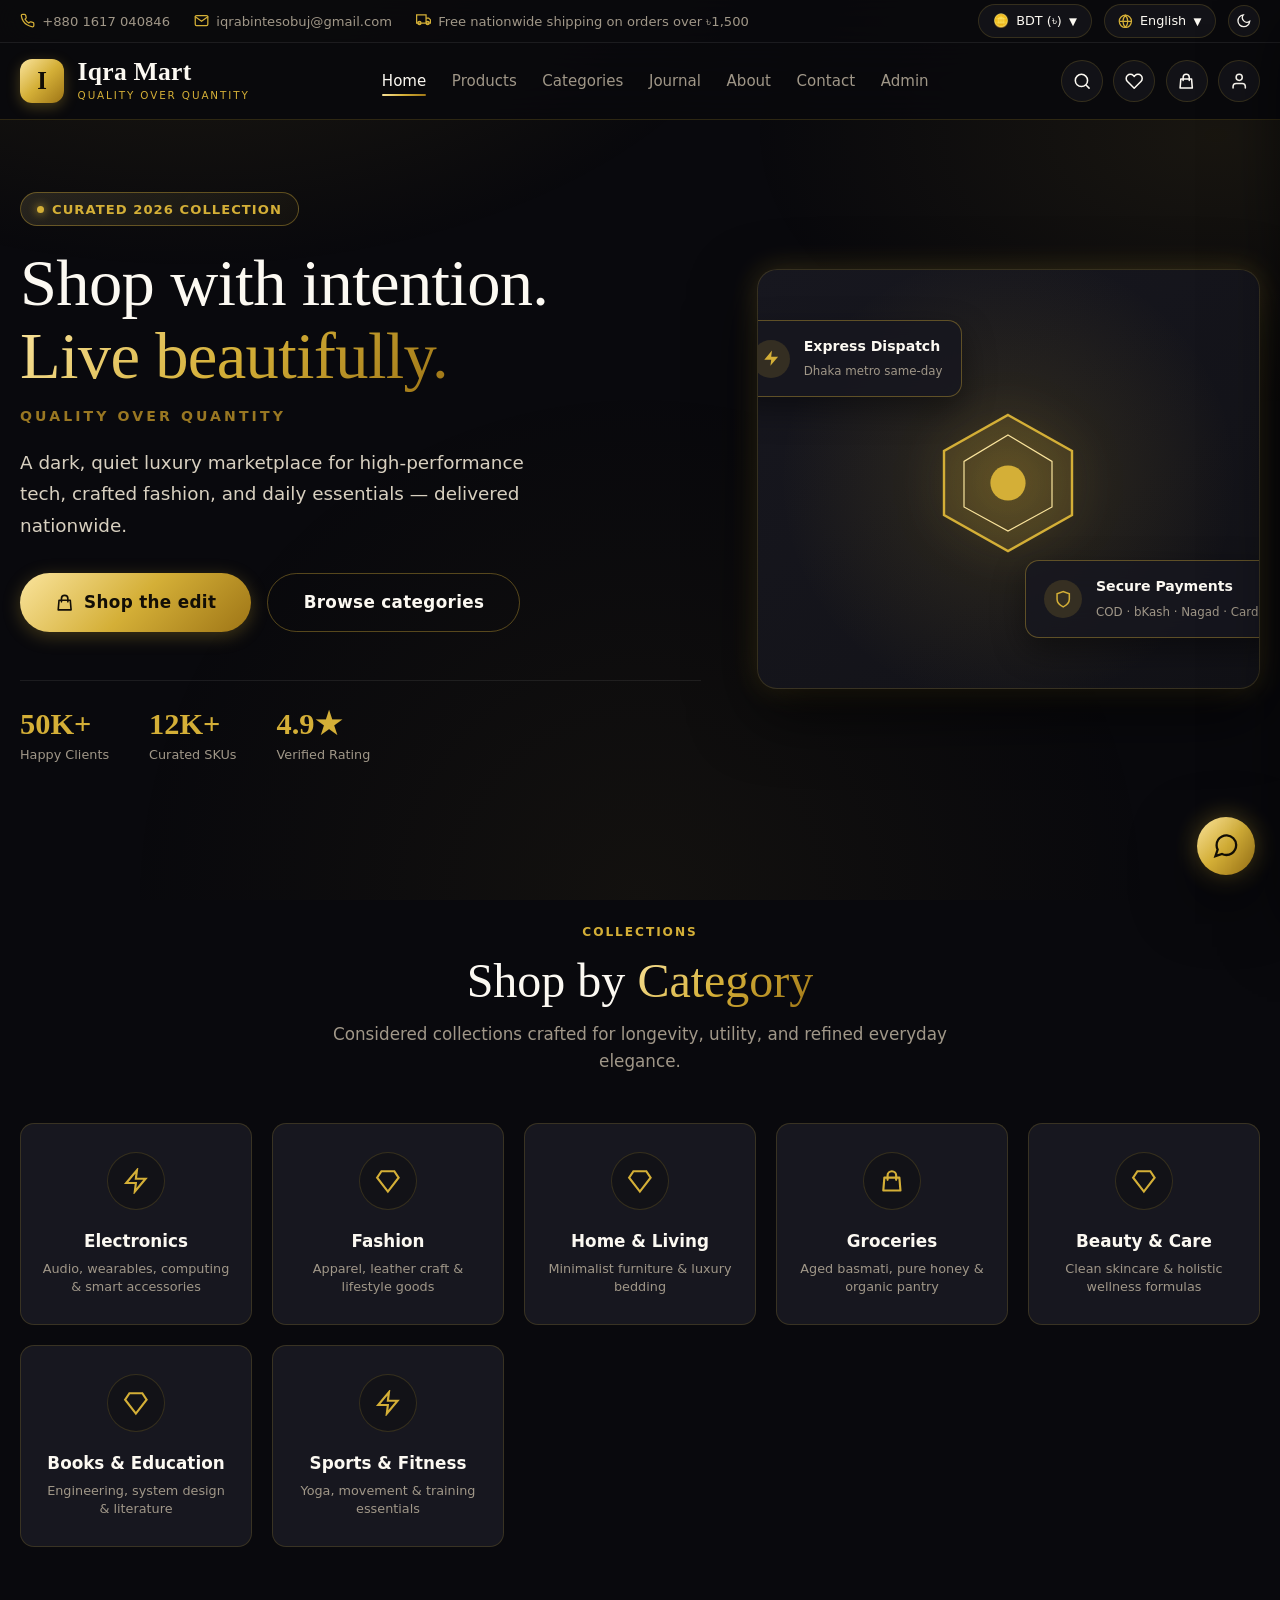
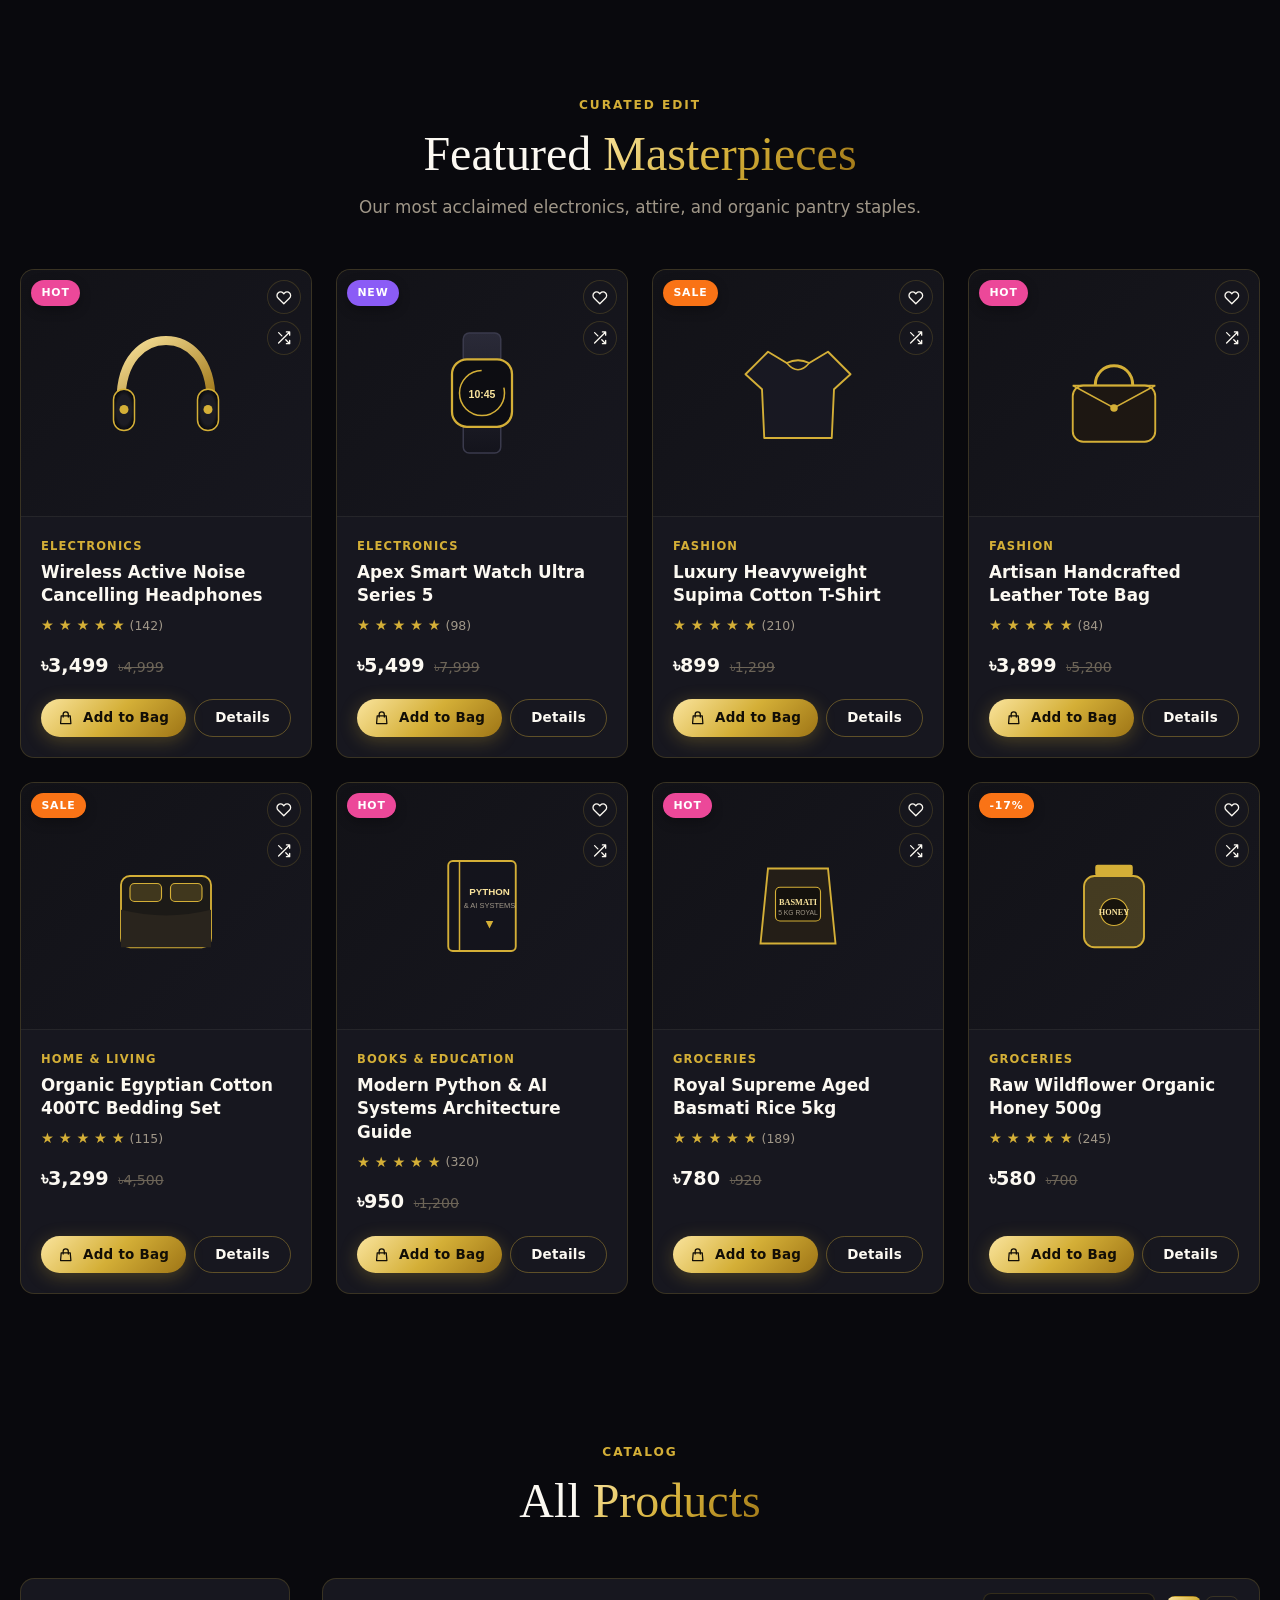
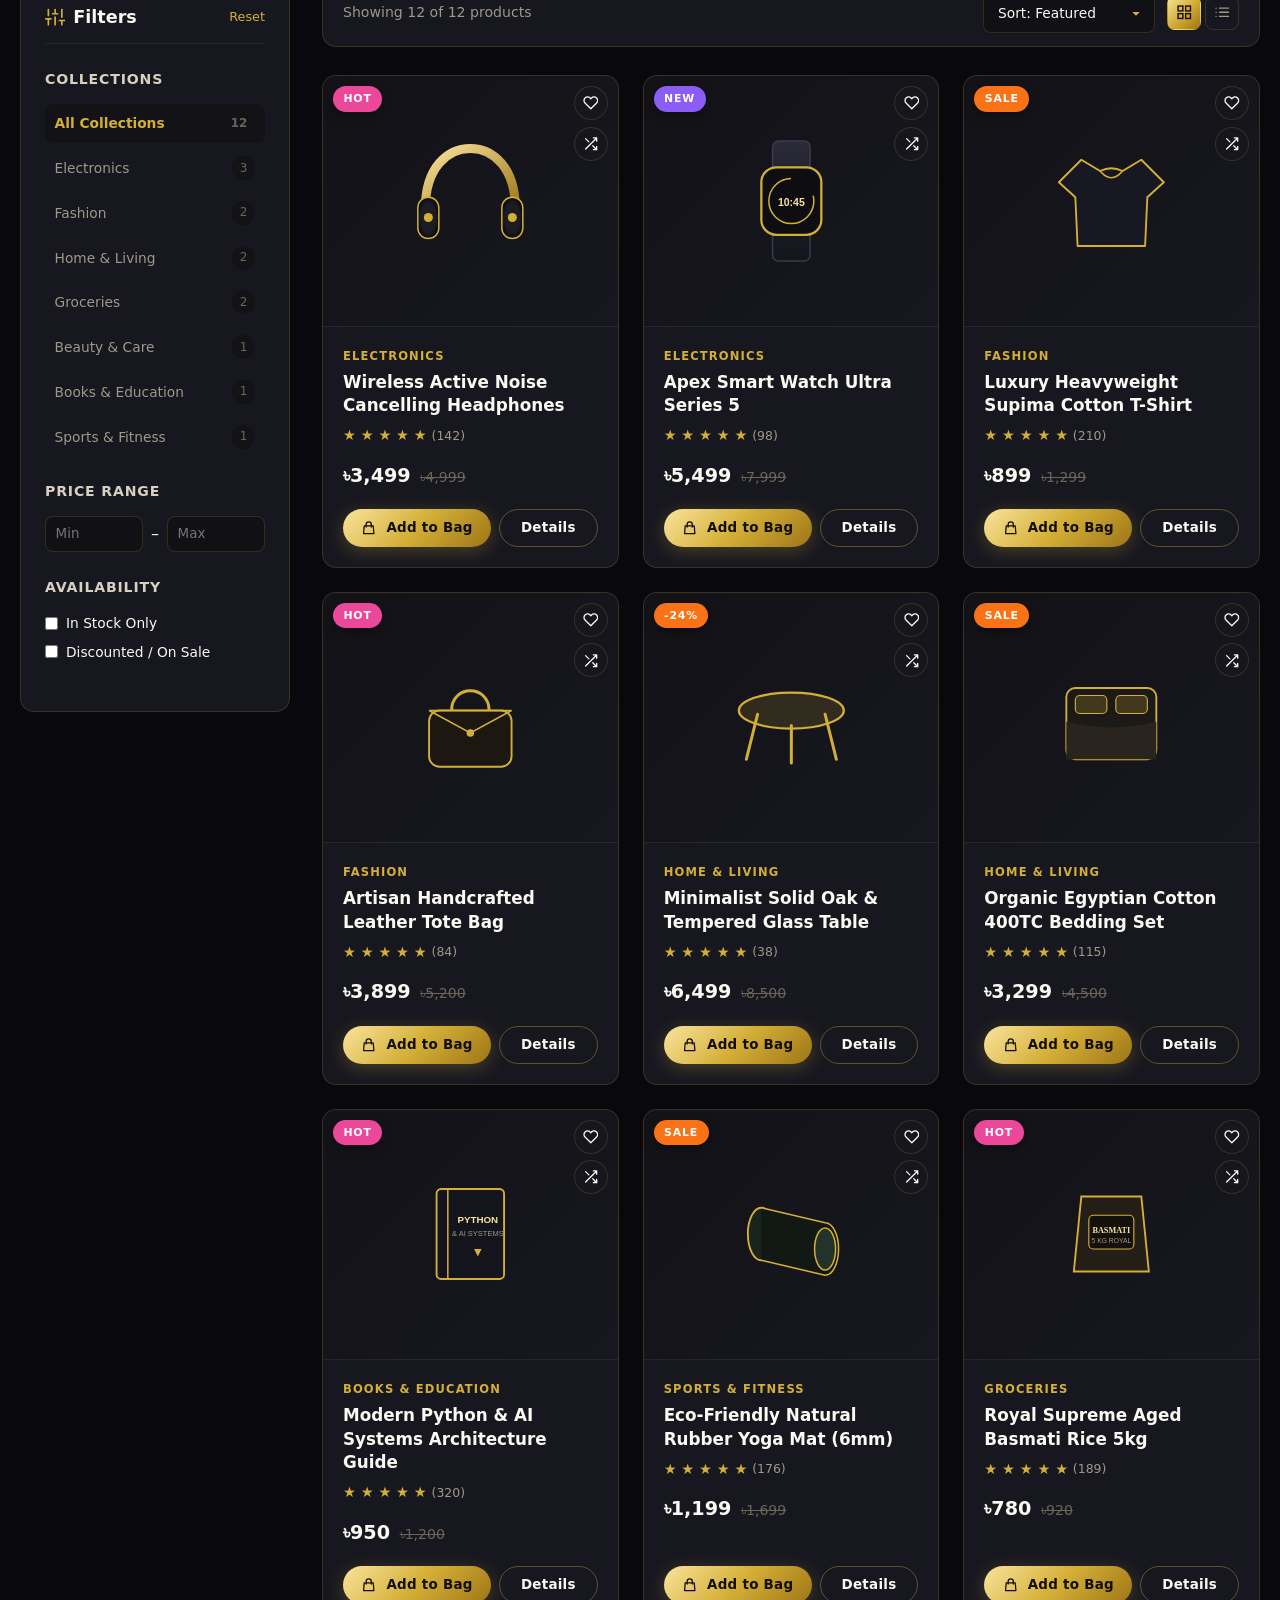
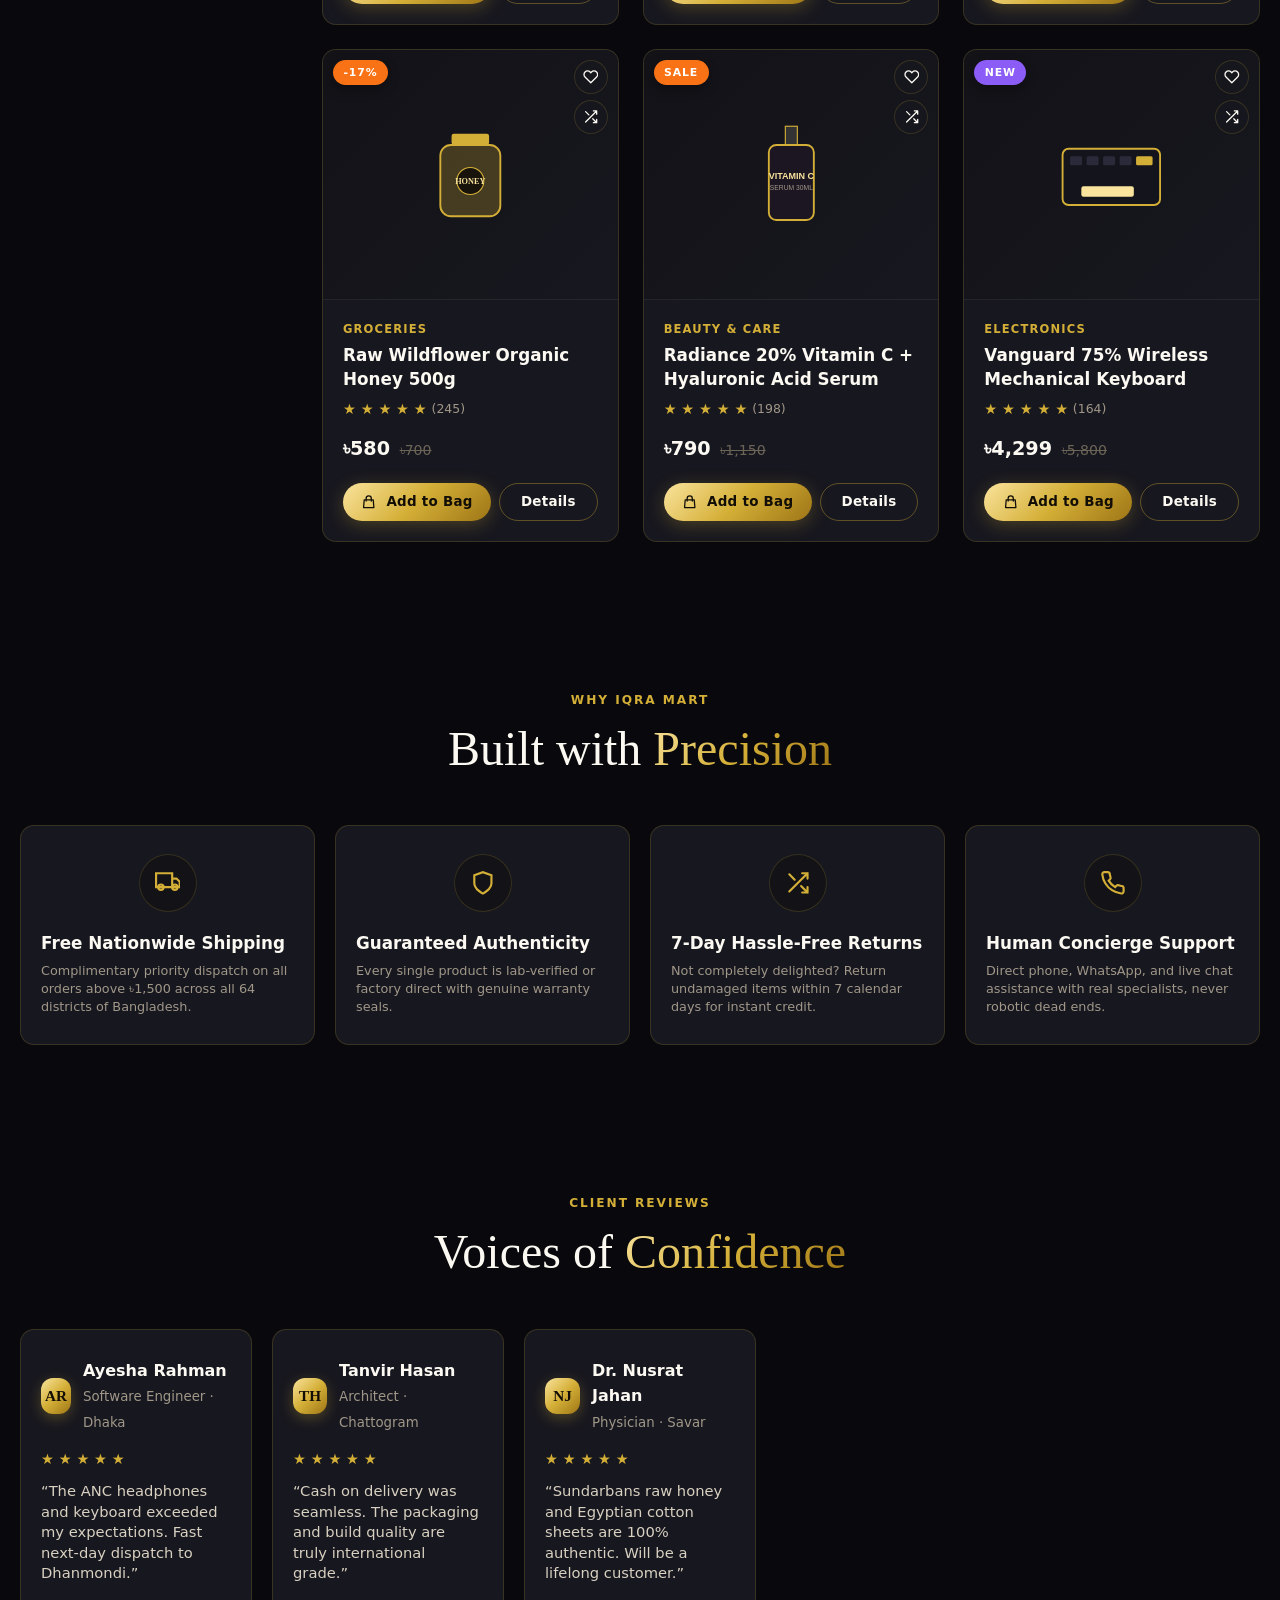
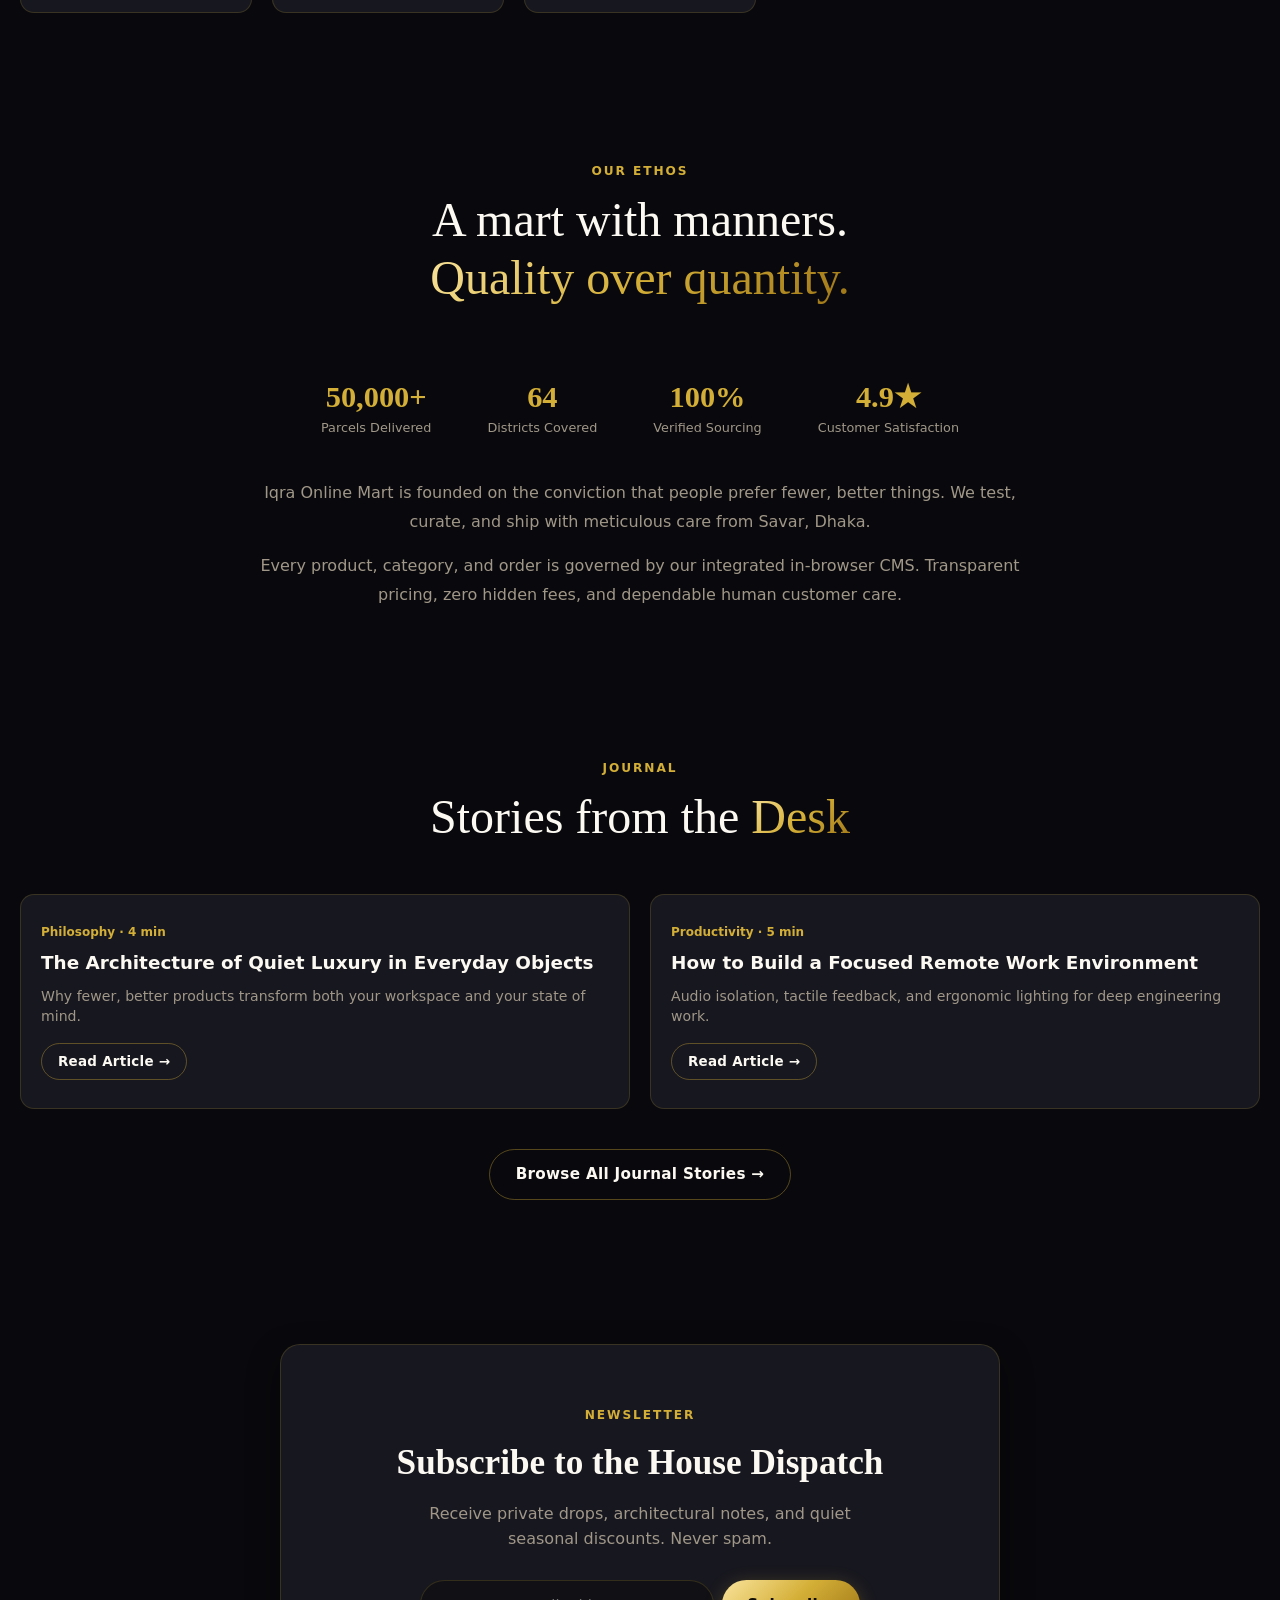
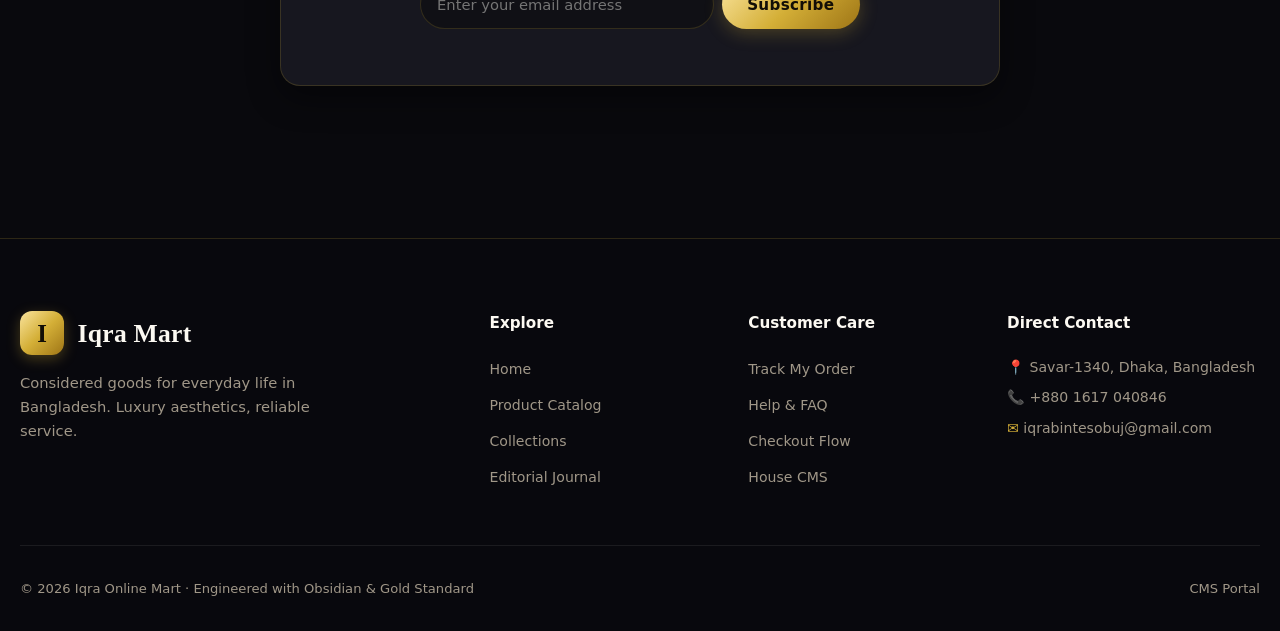
==== commit 7367ac39: "feat: complete scratch redesign with zero network dependency SVG icons and vector artwork" ====
--- a/index.html
+++ b/index.html
@@ -6,21 +6,9 @@
   <meta name="description" content="Iqra Online Mart — Obsidian & Gold luxury storefront for electronics, crafted fashion, home essentials, and organic groceries in Bangladesh.">
   <meta name="keywords" content="Iqra Online Mart, Bangladesh Ecommerce, Electronics, Luxury Shopping, Dhaka Delivery, Supima Cotton, Organic Groceries">
   <meta name="author" content="Sobuj Miah">
-  <meta name="theme-color" content="#09090b">
-
-  <!-- Open Graph / Meta -->
-  <meta property="og:type" content="website">
-  <meta property="og:title" content="Iqra Online Mart — Quality Over Quantity">
-  <meta property="og:description" content="Considered goods, dark luxury storefront, nationwide delivery across Bangladesh.">
-  <meta property="og:image" content="https://images.unsplash.com/photo-1505740420928-5e560c06d30e?auto=format&fit=crop&w=1200&q=80">
+  <meta name="theme-color" content="#09090d">
 
   <title>Iqra Online Mart — Quality Over Quantity</title>
-
-  <!-- Google Fonts Preconnect & Styles -->
-  <link rel="preconnect" href="https://fonts.googleapis.com">
-  <link rel="preconnect" href="https://fonts.gstatic.com" crossorigin>
-  <link href="https://fonts.googleapis.com/css2?family=Cormorant+Garamond:ital,wght@0,500;0,600;0,700;1,500&family=Outfit:wght@300;400;500;600;700&family=Hind+Siliguri:wght@400;500;600;700&display=swap" rel="stylesheet">
-  <link rel="stylesheet" href="https://cdnjs.cloudflare.com/ajax/libs/font-awesome/6.5.1/css/all.min.css">
   <link rel="stylesheet" href="styles.css">
   <link rel="manifest" href="manifest.json">
 </head>
@@ -30,15 +18,15 @@
   <div class="topbar">
     <div class="container topbar-inner">
       <div class="topbar-info">
-        <span><i class="fa-solid fa-phone"></i><span data-cms="phone">+880 1617 040846</span></span>
-        <span><i class="fa-solid fa-envelope"></i><span data-cms="email">iqrabintesobuj@gmail.com</span></span>
-        <span><i class="fa-solid fa-truck-fast"></i> Free nationwide shipping on orders over ৳1,500</span>
+        <span><svg class="svg-icon gold" viewBox="0 0 24 24"><path d="M22 16.92v3a2 2 0 01-2.18 2 19.79 19.79 0 01-8.63-3.07 19.5 19.5 0 01-6-6 19.79 19.79 0 01-3.07-8.67A2 2 0 014.11 2h3a2 2 0 012 1.72 12.84 12.84 0 00.7 2.81 2 2 0 01-.45 2.11L8.09 9.91a16 16 0 006 6l1.27-1.27a2 2 0 012.11-.45 12.84 12.84 0 002.81.7A2 2 0 0122 16.92z" stroke="currentColor" stroke-width="2" fill="none"/></svg> <span data-cms="phone">+880 1617 040846</span></span>
+        <span><svg class="svg-icon gold" viewBox="0 0 24 24"><path d="M4 4h16c1.1 0 2 .9 2 2v12c0 1.1-.9 2-2 2H4c-1.1 0-2-.9-2-2V6c0-1.1.9-2 2-2z" stroke="currentColor" stroke-width="2" fill="none"/><path d="M22 6l-10 7L2 6" stroke="currentColor" stroke-width="2" stroke-linecap="round" fill="none"/></svg> <span data-cms="email">iqrabintesobuj@gmail.com</span></span>
+        <span><svg class="svg-icon gold" viewBox="0 0 24 24"><path d="M1 3h15v13H1zM16 8h4l3 3v5h-7V8zM5.5 18.5a2.5 2.5 0 100-5 2.5 2.5 0 000 5zM18.5 18.5a2.5 2.5 0 100-5 2.5 2.5 0 000 5z" stroke="currentColor" stroke-width="2" stroke-linecap="round" fill="none"/></svg> Free nationwide shipping on orders over ৳1,500</span>
       </div>
       <div class="topbar-actions">
         <!-- Currency Dropdown -->
         <div class="select-dropdown-wrap" id="currencyDropdownWrap">
           <button class="select-trigger-btn" id="currencyBtn">
-            <i class="fa-solid fa-coins gold"></i> <span id="currentCurrencyLabel">BDT (৳)</span> <i class="fa-solid fa-chevron-down" style="font-size:0.65rem"></i>
+            <span class="gold">🪙</span> <span id="currentCurrencyLabel">BDT (৳)</span> <span style="font-size:0.65rem">▼</span>
           </button>
           <div class="dropdown-menu">
             <button class="dropdown-item currency-option active" data-cur="BDT"><span>BDT</span> <strong>৳</strong></button>
@@ -54,7 +42,7 @@
         <!-- Language Dropdown -->
         <div class="select-dropdown-wrap" id="langDropdownWrap">
           <button class="select-trigger-btn" id="langBtn">
-            <i class="fa-solid fa-globe gold"></i> <span id="currentLangLabel">English</span> <i class="fa-solid fa-chevron-down" style="font-size:0.65rem"></i>
+            <svg class="svg-icon gold" viewBox="0 0 24 24"><circle cx="12" cy="12" r="10" stroke="currentColor" stroke-width="2" fill="none"/><path d="M2 12h20M12 2a15.3 15.3 0 014 10 15.3 15.3 0 01-4 10 15.3 15.3 0 01-4-10 15.3 15.3 0 014-10z" stroke="currentColor" stroke-width="2" fill="none"/></svg> <span id="currentLangLabel">English</span> <span style="font-size:0.65rem">▼</span>
           </button>
           <div class="dropdown-menu">
             <button class="dropdown-item lang-option active" data-lang="en">English</button>
@@ -64,7 +52,7 @@
 
         <!-- Theme Switcher -->
         <button id="themeToggle" class="icon-btn" style="width:32px;height:32px;font-size:0.85rem" title="Toggle Theme" aria-label="Toggle dark/light mode">
-          <i class="fa-solid fa-moon"></i>
+          <svg class="svg-icon" viewBox="0 0 24 24"><path d="M21 12.79A9 9 0 1111.21 3 7 7 0 0021 12.79z" stroke="currentColor" stroke-width="2" fill="none"/></svg>
         </button>
       </div>
     </div>
@@ -90,34 +78,34 @@
           <li><a href="blog.html" data-i18n="blog">Journal</a></li>
           <li><a href="#about" data-i18n="about">About</a></li>
           <li><a href="contact.html" data-i18n="contact">Contact</a></li>
-          <li><a href="admin.html" data-i18n="admin"><i class="fa-solid fa-lock" style="font-size:0.75rem"></i> CMS</a></li>
+          <li><a href="admin.html" data-i18n="admin"><svg class="svg-icon" style="width:0.85em;height:0.85em;margin-right:2px" viewBox="0 0 24 24"><rect x="3" y="11" width="18" height="11" rx="2" stroke="currentColor" stroke-width="2" fill="none"/><path d="M7 11V7a5 5 0 0110 0v4" stroke="currentColor" stroke-width="2" fill="none"/></svg> CMS</a></li>
         </ul>
       </nav>
 
-      <!-- Action Buttons -->
+      <!-- Header Actions -->
       <div class="header-actions">
         <button id="searchBtn" class="icon-btn" title="Search catalog (Press /)" aria-label="Search catalog">
-          <i class="fa-solid fa-magnifying-glass"></i>
+          <svg class="svg-icon" viewBox="0 0 24 24"><path d="M21 21l-4.35-4.35M19 11a8 8 0 11-16 0 8 8 0 0116 0z" stroke="currentColor" stroke-width="2" stroke-linecap="round" stroke-linejoin="round" fill="none"/></svg>
         </button>
         <button id="headerWishBtn" class="icon-btn" title="Wishlist" aria-label="View Wishlist" onclick="location.href='account.html'">
-          <i class="fa-solid fa-heart"></i>
+          <svg class="svg-icon" viewBox="0 0 24 24"><path d="M20.84 4.61a5.5 5.5 0 00-7.78 0L12 5.67l-1.06-1.06a5.5 5.5 0 00-7.78 7.78l1.06 1.06L12 21.23l7.78-7.78 1.06-1.06a5.5 5.5 0 000-7.78z" stroke="currentColor" stroke-width="2" stroke-linecap="round" stroke-linejoin="round" fill="none"/></svg>
           <span class="wish-badge" style="display:none">0</span>
         </button>
         <button id="cartBtn" class="icon-btn" title="Bag" aria-label="Shopping Bag">
-          <i class="fa-solid fa-bag-shopping"></i>
+          <svg class="svg-icon" viewBox="0 0 24 24"><path d="M16 11V7a4 4 0 00-8 0v4M5 9h14l1 12H4L5 9z" stroke="currentColor" stroke-width="2" stroke-linecap="round" stroke-linejoin="round" fill="none"/></svg>
           <span class="cart-badge" style="display:none">0</span>
         </button>
         <button id="accountBtn" class="icon-btn" title="Account" aria-label="Customer Account" onclick="location.href='account.html'">
-          <i class="fa-solid fa-user"></i>
+          <svg class="svg-icon" viewBox="0 0 24 24"><path d="M20 21v-2a4 4 0 00-4-4H8a4 4 0 00-4 4v2M12 11a4 4 0 100-8 4 4 0 000 8z" stroke="currentColor" stroke-width="2" stroke-linecap="round" stroke-linejoin="round" fill="none"/></svg>
         </button>
         <button id="mobileMenuBtn" class="mobile-menu-btn icon-btn" aria-label="Open mobile menu">
-          <i class="fa-solid fa-bars"></i>
+          <svg class="svg-icon" viewBox="0 0 24 24"><path d="M3 12h18M3 6h18M3 18h18" stroke="currentColor" stroke-width="2" stroke-linecap="round" fill="none"/></svg>
         </button>
       </div>
     </div>
   </header>
 
-  <!-- Hero Showcase -->
+  <!-- Hero Section -->
   <section class="hero">
     <div class="container hero-inner">
       <div>
@@ -127,7 +115,7 @@
         <p data-cms="hero-subtitle">A dark, quiet luxury marketplace for high-performance tech, crafted fashion, and daily essentials — delivered across Bangladesh.</p>
         
         <div class="hero-actions">
-          <a href="#products" class="btn btn-lg"><i class="fa-solid fa-bag-shopping"></i> <span data-i18n="shopNow">Shop the edit</span></a>
+          <a href="#products" class="btn btn-lg"><svg class="svg-icon" viewBox="0 0 24 24"><path d="M16 11V7a4 4 0 00-8 0v4M5 9h14l1 12H4L5 9z" stroke="currentColor" stroke-width="2" stroke-linecap="round" stroke-linejoin="round" fill="none"/></svg> <span data-i18n="shopNow">Shop the edit</span></a>
           <a href="#categories" class="btn btn-outline btn-lg" data-i18n="explore">Browse collections</a>
         </div>
 
@@ -141,14 +129,18 @@
       <div class="hero-visual">
         <div class="hero-visual-bg"></div>
         <div class="hero-visual-main">
-          <i class="fa-solid fa-gem"></i>
+          <svg viewBox="0 0 200 200" style="width:160px;height:160px">
+            <polygon points="100,20 180,65 180,145 100,190 20,145 20,65" fill="rgba(212,175,55,0.15)" stroke="#d4af37" stroke-width="3"/>
+            <polygon points="100,45 155,78 155,135 100,165 45,135 45,78" fill="none" stroke="#fae49d" stroke-width="1.5"/>
+            <circle cx="100" cy="105" r="22" fill="#d4af37"/>
+          </svg>
         </div>
         <div class="hero-float hf1">
-          <div class="hf-ico"><i class="fa-solid fa-bolt"></i></div>
+          <div class="hf-ico"><svg class="svg-icon" viewBox="0 0 24 24"><polygon points="13 2 3 14 12 14 11 22 21 10 12 10 13 2" fill="currentColor"/></svg></div>
           <div><strong>Express Dispatch</strong><small>Dhaka metro same-day</small></div>
         </div>
         <div class="hero-float hf2">
-          <div class="hf-ico"><i class="fa-solid fa-shield-halved"></i></div>
+          <div class="hf-ico"><svg class="svg-icon" viewBox="0 0 24 24"><path d="M12 22s8-4 8-10V5l-8-3-8 3v7c0 6 8 10 8 10z" stroke="currentColor" stroke-width="2" fill="none"/></svg></div>
           <div><strong>Secure Payments</strong><small>COD · bKash · Nagad · Cards</small></div>
         </div>
       </div>
@@ -191,7 +183,7 @@
         <!-- Filter Sidebar -->
         <aside class="filter-sidebar">
           <div class="filter-sidebar-header">
-            <h3><i class="fa-solid fa-sliders gold"></i> Filters</h3>
+            <h3><svg class="svg-icon gold" viewBox="0 0 24 24"><path d="M4 21v-7M4 10V3M12 21v-9M12 8V3M20 21v-5M20 12V3M1 14h6M9 8h6M17 16h6" stroke="currentColor" stroke-width="2" stroke-linecap="round" fill="none"/></svg> Filters</h3>
             <span class="filter-reset-btn" id="clearFilterBtn">Reset</span>
           </div>
 
@@ -237,8 +229,8 @@
               </select>
 
               <div class="view-toggle-btns">
-                <button class="view-btn active" id="viewGridBtn" title="Grid view"><i class="fa-solid fa-table-cells-large"></i></button>
-                <button class="view-btn" id="viewListBtn" title="List view"><i class="fa-solid fa-list"></i></button>
+                <button class="view-btn active" id="viewGridBtn" title="Grid view"><svg class="svg-icon" viewBox="0 0 24 24"><rect x="3" y="3" width="7" height="7" stroke="currentColor" stroke-width="2" fill="none"/><rect x="14" y="3" width="7" height="7" stroke="currentColor" stroke-width="2" fill="none"/><rect x="14" y="14" width="7" height="7" stroke="currentColor" stroke-width="2" fill="none"/><rect x="3" y="14" width="7" height="7" stroke="currentColor" stroke-width="2" fill="none"/></svg></button>
+                <button class="view-btn" id="viewListBtn" title="List view"><svg class="svg-icon" viewBox="0 0 24 24"><path d="M8 6h13M8 12h13M8 18h13M3 6h.01M3 12h.01M3 18h.01" stroke="currentColor" stroke-width="2" stroke-linecap="round" fill="none"/></svg></button>
               </div>
             </div>
           </div>
@@ -258,22 +250,22 @@
       </div>
       <div class="categories-grid" style="grid-template-columns:repeat(auto-fit, minmax(240px, 1fr))">
         <div class="cat-card" style="text-align:left">
-          <div class="cat-ico"><i class="fa-solid fa-truck-fast"></i></div>
+          <div class="cat-ico"><svg class="svg-icon" viewBox="0 0 24 24"><path d="M1 3h15v13H1zM16 8h4l3 3v5h-7V8zM5.5 18.5a2.5 2.5 0 100-5 2.5 2.5 0 000 5zM18.5 18.5a2.5 2.5 0 100-5 2.5 2.5 0 000 5z" stroke="currentColor" stroke-width="2" stroke-linecap="round" fill="none"/></svg></div>
           <h3>Free Nationwide Shipping</h3>
           <p>Complimentary priority dispatch on all orders above ৳1,500 across all 64 districts of Bangladesh.</p>
         </div>
         <div class="cat-card" style="text-align:left">
-          <div class="cat-ico"><i class="fa-solid fa-shield-check"></i></div>
+          <div class="cat-ico"><svg class="svg-icon" viewBox="0 0 24 24"><path d="M12 22s8-4 8-10V5l-8-3-8 3v7c0 6 8 10 8 10z" stroke="currentColor" stroke-width="2" fill="none"/></svg></div>
           <h3>Guaranteed Authenticity</h3>
           <p>Every single product is lab-verified or factory direct with genuine warranty seals.</p>
         </div>
         <div class="cat-card" style="text-align:left">
-          <div class="cat-ico"><i class="fa-solid fa-rotate-left"></i></div>
+          <div class="cat-ico"><svg class="svg-icon" viewBox="0 0 24 24"><path d="M16 3h5v5M4 20L21 3M21 16v5h-5M15 15l6 6M4 4l5 5" stroke="currentColor" stroke-width="2" stroke-linecap="round" fill="none"/></svg></div>
           <h3>7-Day Hassle-Free Returns</h3>
           <p>Not completely delighted? Return undamaged items within 7 calendar days for instant credit.</p>
         </div>
         <div class="cat-card" style="text-align:left">
-          <div class="cat-ico"><i class="fa-solid fa-headset"></i></div>
+          <div class="cat-ico"><svg class="svg-icon" viewBox="0 0 24 24"><path d="M22 16.92v3a2 2 0 01-2.18 2 19.79 19.79 0 01-8.63-3.07 19.5 19.5 0 01-6-6 19.79 19.79 0 01-3.07-8.67A2 2 0 014.11 2h3a2 2 0 012 1.72 12.84 12.84 0 00.7 2.81 2 2 0 01-.45 2.11L8.09 9.91a16 16 0 006 6l1.27-1.27a2 2 0 012.11-.45 12.84 12.84 0 002.81.7A2 2 0 0122 16.92z" stroke="currentColor" stroke-width="2" fill="none"/></svg></div>
           <h3>Human Concierge Support</h3>
           <p>Direct phone, WhatsApp, and live chat assistance with real specialists, never robotic dead ends.</p>
         </div>
@@ -351,11 +343,6 @@
             <div class="logo-text">Iqra Mart</div>
           </a>
           <p data-cms="footer-tagline">Considered goods for everyday life in Bangladesh. Luxury aesthetics, reliable service.</p>
-          <div class="footer-social">
-            <a href="https://facebook.com" aria-label="Facebook" target="_blank"><i class="fa-brands fa-facebook-f"></i></a>
-            <a href="https://instagram.com" aria-label="Instagram" target="_blank"><i class="fa-brands fa-instagram"></i></a>
-            <a href="https://github.com/soobujmiah/iqra-online-mart" aria-label="GitHub" target="_blank"><i class="fa-brands fa-github"></i></a>
-          </div>
         </div>
 
         <div class="footer-section">
@@ -380,17 +367,15 @@
 
         <div class="footer-section">
           <h4>Direct Contact</h4>
-          <p style="color:var(--muted);font-size:0.88rem;margin-bottom:0.5rem"><i class="fa-solid fa-location-dot gold"></i> <span data-cms="address">Savar-1340, Dhaka, BD</span></p>
-          <p style="color:var(--muted);font-size:0.88rem;margin-bottom:0.5rem"><i class="fa-solid fa-phone gold"></i> <span data-cms="phone">+880 1617 040846</span></p>
-          <p style="color:var(--muted);font-size:0.88rem"><i class="fa-solid fa-envelope gold"></i> <span data-cms="email">iqrabintesobuj@gmail.com</span></p>
+          <p style="color:var(--muted);font-size:0.88rem;margin-bottom:0.5rem"><span class="gold">📍</span> <span data-cms="address">Savar-1340, Dhaka, BD</span></p>
+          <p style="color:var(--muted);font-size:0.88rem;margin-bottom:0.5rem"><span class="gold">📞</span> <span data-cms="phone">+880 1617 040846</span></p>
+          <p style="color:var(--muted);font-size:0.88rem"><span class="gold">✉️</span> <span data-cms="email">iqrabintesobuj@gmail.com</span></p>
         </div>
       </div>
 
       <div class="footer-bottom">
         <div>© 2026 Iqra Online Mart · Engineered with Obsidian & Gold Standard</div>
         <div class="footer-bottom-links">
-          <a href="#">Privacy Policy</a>
-          <a href="#">Terms of Service</a>
           <a href="admin-login.html">CMS Portal</a>
         </div>
       </div>
@@ -401,8 +386,8 @@
   <div id="cartDrawerOverlay" class="cart-drawer-overlay"></div>
   <div id="cartDrawer" class="cart-drawer">
     <div class="cart-drawer-header">
-      <h3><i class="fa-solid fa-bag-shopping gold"></i> Shopping Bag</h3>
-      <button id="cartClose" class="modal-close" style="position:static"><i class="fa-solid fa-times"></i></button>
+      <h3><svg class="svg-icon gold" viewBox="0 0 24 24"><path d="M16 11V7a4 4 0 00-8 0v4M5 9h14l1 12H4L5 9z" stroke="currentColor" stroke-width="2" stroke-linecap="round" stroke-linejoin="round" fill="none"/></svg> Shopping Bag</h3>
+      <button id="cartClose" class="modal-close" style="position:static"><svg class="svg-icon" viewBox="0 0 24 24"><path d="M18 6L6 18M6 6l12 12" stroke="currentColor" stroke-width="2" stroke-linecap="round" fill="none"/></svg></button>
     </div>
 
     <!-- Free Shipping Progress -->
@@ -421,7 +406,7 @@
       <div class="cart-total-row grand-total"><span>Estimated Total</span><span class="gold" id="cartTotalValue">৳0</span></div>
 
       <button id="checkoutBtn" class="btn btn-lg" style="width:100%">
-        <i class="fa-solid fa-lock"></i> Proceed to Checkout
+        <svg class="svg-icon" viewBox="0 0 24 24"><rect x="3" y="11" width="18" height="11" rx="2" stroke="currentColor" stroke-width="2" fill="none"/><path d="M7 11V7a5 5 0 0110 0v4" stroke="currentColor" stroke-width="2" fill="none"/></svg> Proceed to Checkout
       </button>
     </div>
   </div>
@@ -429,10 +414,10 @@
   <!-- Live Search Overlay Modal -->
   <div id="searchModal" class="modal">
     <div class="modal-content search-modal-box">
-      <button id="searchClose" class="modal-close"><i class="fa-solid fa-times"></i></button>
+      <button id="searchClose" class="modal-close"><svg class="svg-icon" viewBox="0 0 24 24"><path d="M18 6L6 18M6 6l12 12" stroke="currentColor" stroke-width="2" stroke-linecap="round" fill="none"/></svg></button>
       <h2 style="font-family:var(--serif)">Search Catalog</h2>
       <div class="search-input-wrap">
-        <i class="fa-solid fa-magnifying-glass"></i>
+        <svg class="svg-icon" viewBox="0 0 24 24"><path d="M21 21l-4.35-4.35M19 11a8 8 0 11-16 0 8 8 0 0116 0z" stroke="currentColor" stroke-width="2" stroke-linecap="round" stroke-linejoin="round" fill="none"/></svg>
         <input id="searchInput" class="search-big-input" placeholder="Type product name, category, or SKU..." autocomplete="off">
       </div>
       <div id="searchResults"></div>
@@ -442,7 +427,7 @@
   <!-- Auth Modal -->
   <div id="authModal" class="modal">
     <div class="modal-content">
-      <button id="authClose" class="modal-close" data-close-modal><i class="fa-solid fa-times"></i></button>
+      <button id="authClose" class="modal-close" data-close-modal><svg class="svg-icon" viewBox="0 0 24 24"><path d="M18 6L6 18M6 6l12 12" stroke="currentColor" stroke-width="2" stroke-linecap="round" fill="none"/></svg></button>
       <div style="display:flex;gap:1rem;margin-bottom:1.5rem;border-bottom:1px solid var(--line-faint)">
         <button class="pd-tab-btn active" id="authTabLogin" onclick="$$('.auth-form').forEach(f=>f.style.display='none');$('#loginForm').style.display='block';this.classList.add('active');$('#authTabReg').classList.remove('active')">Sign In</button>
         <button class="pd-tab-btn" id="authTabReg" onclick="$$('.auth-form').forEach(f=>f.style.display='none');$('#registerForm').style.display='block';this.classList.add('active');$('#authTabLogin').classList.remove('active')">Register</button>
@@ -469,11 +454,11 @@
 
   <!-- Mobile Bottom Sticky Navigation -->
   <div class="mobile-bottom-nav">
-    <a href="index.html" class="mob-nav-item active"><i class="fa-solid fa-house"></i><span>Home</span></a>
-    <a href="#products" class="mob-nav-item"><i class="fa-solid fa-box"></i><span>Shop</span></a>
-    <button class="mob-nav-item" onclick="$('#searchModal')?.classList.add('open')"><i class="fa-solid fa-magnifying-glass"></i><span>Search</span></button>
-    <button class="mob-nav-item" onclick="UI.openCart(true)"><i class="fa-solid fa-bag-shopping"></i><span>Bag</span></button>
-    <a href="account.html" class="mob-nav-item"><i class="fa-solid fa-user"></i><span>Account</span></a>
+    <a href="index.html" class="mob-nav-item active"><svg class="svg-icon" viewBox="0 0 24 24"><path d="M3 9l9-7 9 7v11a2 2 0 01-2 2H5a2 2 0 01-2-2z" stroke="currentColor" stroke-width="2" fill="none"/><polyline points="9 22 9 12 15 12 15 22" stroke="currentColor" stroke-width="2" fill="none"/></svg><span>Home</span></a>
+    <a href="#products" class="mob-nav-item"><svg class="svg-icon" viewBox="0 0 24 24"><path d="M21 16V8a2 2 0 00-1-1.73l-7-4a2 2 0 00-2 0l-7 4A2 2 0 003 8v8a2 2 0 001 1.73l7 4a2 2 0 002 0l7-4A2 2 0 0021 16z" stroke="currentColor" stroke-width="2" fill="none"/></svg><span>Shop</span></a>
+    <button class="mob-nav-item" onclick="$('#searchModal')?.classList.add('open')"><svg class="svg-icon" viewBox="0 0 24 24"><path d="M21 21l-4.35-4.35M19 11a8 8 0 11-16 0 8 8 0 0116 0z" stroke="currentColor" stroke-width="2" stroke-linecap="round" fill="none"/></svg><span>Search</span></button>
+    <button class="mob-nav-item" onclick="UI.openCart(true)"><svg class="svg-icon" viewBox="0 0 24 24"><path d="M16 11V7a4 4 0 00-8 0v4M5 9h14l1 12H4L5 9z" stroke="currentColor" stroke-width="2" stroke-linecap="round" fill="none"/></svg><span>Bag</span></button>
+    <a href="account.html" class="mob-nav-item"><svg class="svg-icon" viewBox="0 0 24 24"><path d="M20 21v-2a4 4 0 00-4-4H8a4 4 0 00-4 4v2M12 11a4 4 0 100-8 4 4 0 000 8z" stroke="currentColor" stroke-width="2" fill="none"/></svg><span>Account</span></a>
   </div>
 
   <script src="script.js"></script>
--- a/styles.css
+++ b/styles.css
@@ -1,95 +1,108 @@
 /* ==========================================================================
-   IQRA ONLINE MART — INTERNATIONAL STANDARD LUXURY DESIGN SYSTEM
-   Theme: Obsidian & Gold Luxury (Dark) · Champagne & Alabaster (Light)
+   IQRA ONLINE MART — ZERO-DEPENDENCY LUXURY DESIGN SYSTEM
+   Palette: Obsidian Black (#09090c) & Metallic Champagne Gold (#d4af37)
+   Studio Light Mode: Alabaster Ivory (#f8f6f0) & Rich Gold (#b38b1e)
    ========================================================================== */
 
 :root {
-  /* Core Color Palette — Dark Mode (Obsidian & Metallic Gold) */
-  --bg: #09090b;
-  --bg-elev: #12110e;
-  --bg-card: #181612;
-  --bg-card-hover: #201e18;
-  --bg-input: #14130f;
+  /* Dark Theme Colors */
+  --bg: #09090d;
+  --bg-elev: #121217;
+  --bg-card: #17171f;
+  --bg-card-hover: #20202b;
+  --bg-input: #101015;
+  --bg-glass: rgba(18, 18, 24, 0.88);
+
+  /* Gold Metallic Accents */
+  --gold: #d4af37;
+  --gold-light: #fae49d;
+  --gold-bright: #ffe699;
+  --gold-dim: #997722;
+  --gold-glow: rgba(212, 175, 55, 0.25);
+  --gold-gradient: linear-gradient(135deg, #fae49d 0%, #d4af37 50%, #9e7516 100%);
+  --gold-gradient-hover: linear-gradient(135deg, #ffeaa8 0%, #dfbc45 50%, #b0851d 100%);
+  --gold-gradient-subtle: linear-gradient(135deg, rgba(250, 228, 157, 0.12) 0%, rgba(212, 175, 55, 0.04) 100%);
+
+  /* Borders */
   --line: rgba(212, 175, 55, 0.18);
   --line-strong: rgba(212, 175, 55, 0.38);
   --line-faint: rgba(255, 255, 255, 0.08);
 
-  /* Gold Metallic Accents */
-  --gold: #d4af37;
-  --gold-light: #fae196;
-  --gold-bright: #ffe699;
-  --gold-dim: #967420;
-  --gold-glow: rgba(212, 175, 55, 0.22);
-  --gold-gradient: linear-gradient(135deg, #fae196 0%, #d4af37 50%, #9e7516 100%);
-  --gold-gradient-subtle: linear-gradient(135deg, rgba(250,225,150,0.15) 0%, rgba(212,175,55,0.06) 100%);
-
-  /* Typography Colors */
+  /* Typography */
   --ink: #fcf9f2;
-  --ink-secondary: #d6cfbf;
-  --muted: #a39b8b;
-  --faint: #6e675b;
-
-  /* State / Status Accents */
+  --ink-secondary: #d8d0c0;
+  --muted: #a09788;
+  --faint: #6c6457;
+
+  /* States */
   --danger: #ef4444;
-  --danger-bg: rgba(239, 68, 68, 0.12);
+  --danger-bg: rgba(239, 68, 68, 0.14);
   --ok: #10b981;
-  --ok-bg: rgba(16, 185, 129, 0.12);
+  --ok-bg: rgba(16, 185, 129, 0.14);
   --info: #38bdf8;
-  --info-bg: rgba(56, 189, 248, 0.12);
+  --info-bg: rgba(56, 189, 248, 0.14);
   --warning: #f59e0b;
   --sale: #f97316;
   --hot: #ec4899;
   --new: #8b5cf6;
 
-  /* Metrics & Elevation */
+  /* Radius & Shadows */
+  --radius-xs: 4px;
   --radius-sm: 8px;
   --radius-md: 14px;
-  --radius-lg: 22px;
+  --radius-lg: 20px;
+  --radius-xl: 28px;
   --radius-full: 9999px;
-  --shadow-sm: 0 4px 12px rgba(0, 0, 0, 0.25);
-  --shadow-md: 0 12px 32px rgba(0, 0, 0, 0.35);
-  --shadow-lg: 0 24px 64px rgba(0, 0, 0, 0.55);
-  --shadow-gold: 0 0 30px rgba(212, 175, 55, 0.25);
-
-  /* Fonts */
-  --font: "Outfit", system-ui, -apple-system, BlinkMacSystemFont, "Segoe UI", Roboto, "Hind Siliguri", sans-serif;
+
+  --shadow-sm: 0 4px 12px rgba(0, 0, 0, 0.28);
+  --shadow-md: 0 12px 32px rgba(0, 0, 0, 0.42);
+  --shadow-lg: 0 24px 64px rgba(0, 0, 0, 0.65);
+  --shadow-gold: 0 0 28px rgba(212, 175, 55, 0.25);
+
+  /* Typography Stack */
+  --font: "Outfit", system-ui, -apple-system, BlinkMacSystemFont, "Segoe UI", Roboto, "Helvetica Neue", "Hind Siliguri", sans-serif;
   --serif: "Cormorant Garamond", Georgia, "Times New Roman", serif;
-  --transition-fast: 0.18s cubic-bezier(0.4, 0, 0.2, 1);
-  --transition: 0.3s cubic-bezier(0.4, 0, 0.2, 1);
-  --transition-slow: 0.5s cubic-bezier(0.16, 1, 0.3, 1);
-}
-
-/* Light Theme — Champagne & Alabaster */
+
+  /* Transitions */
+  --transition-fast: 0.15s cubic-bezier(0.4, 0, 0.2, 1);
+  --transition: 0.25s cubic-bezier(0.4, 0, 0.2, 1);
+  --transition-slow: 0.45s cubic-bezier(0.16, 1, 0.3, 1);
+}
+
+/* Light Theme */
 [data-theme="light"] {
   --bg: #f8f6f0;
   --bg-elev: #ffffff;
   --bg-card: #ffffff;
-  --bg-card-hover: #fcfaf6;
-  --bg-input: #f4f1ea;
-  --line: rgba(166, 124, 0, 0.18);
-  --line-strong: rgba(166, 124, 0, 0.4);
-  --line-faint: rgba(0, 0, 0, 0.06);
+  --bg-card-hover: #fcfaf5;
+  --bg-input: #f2efe6;
+  --bg-glass: rgba(255, 255, 255, 0.9);
 
   --gold: #b38b1e;
   --gold-light: #d4af37;
   --gold-bright: #947112;
   --gold-dim: #735509;
-  --gold-glow: rgba(179, 139, 30, 0.16);
+  --gold-glow: rgba(179, 139, 30, 0.18);
   --gold-gradient: linear-gradient(135deg, #d4af37 0%, #b38b1e 50%, #7d5e0d 100%);
-  --gold-gradient-subtle: linear-gradient(135deg, rgba(212,175,55,0.12) 0%, rgba(179,139,30,0.04) 100%);
+  --gold-gradient-hover: linear-gradient(135deg, #dfbc45 0%, #c49925 50%, #8c6a11 100%);
+  --gold-gradient-subtle: linear-gradient(135deg, rgba(212, 175, 55, 0.12) 0%, rgba(179, 139, 30, 0.04) 100%);
+
+  --line: rgba(166, 124, 0, 0.18);
+  --line-strong: rgba(166, 124, 0, 0.4);
+  --line-faint: rgba(0, 0, 0, 0.06);
 
   --ink: #191611;
   --ink-secondary: #3d372e;
   --muted: #6b6354;
   --faint: #9c9382;
 
-  --shadow-sm: 0 4px 12px rgba(40, 30, 10, 0.06);
+  --shadow-sm: 0 4px 12px rgba(40, 30, 10, 0.05);
   --shadow-md: 0 12px 28px rgba(40, 30, 10, 0.08);
   --shadow-lg: 0 24px 50px rgba(40, 30, 10, 0.12);
   --shadow-gold: 0 0 25px rgba(179, 139, 30, 0.18);
 }
 
-/* Base Reset & Smoothness */
+/* Reset & Setup */
 *, *::before, *::after { box-sizing: border-box; margin: 0; padding: 0; }
 html { scroll-behavior: smooth; font-size: 16px; }
 body {
@@ -100,23 +113,21 @@
   min-height: 100vh;
   overflow-x: hidden;
   -webkit-font-smoothing: antialiased;
-  -moz-osx-font-smoothing: grayscale;
-}
-
-/* Background Atmosphere Mesh */
+}
+
+/* Ambient Grain & Mesh Glow */
 body::before {
   content: "";
   pointer-events: none;
   position: fixed; inset: 0;
   background:
-    radial-gradient(1000px 600px at 15% -10%, rgba(212,175,55,0.12), transparent 60%),
-    radial-gradient(800px 500px at 95% 10%, rgba(212,175,55,0.07), transparent 55%),
-    radial-gradient(700px 700px at 50% 100%, rgba(212,175,55,0.05), transparent 65%),
-    url("data:image/svg+xml,%3Csvg viewBox='0 0 200 200' xmlns='http://www.w3.org/2000/svg'%3E%3Cfilter id='n'%3E%3CfeTurbulence type='fractalNoise' baseFrequency='.85' numOctaves='4' stitchTiles='stitch'/%3E%3C/filter%3E%3Crect width='100%25' height='100%25' filter='url(%23n)' opacity='.03'/%3E%3C/svg%3E");
+    radial-gradient(1000px 600px at 15% -10%, rgba(212, 175, 55, 0.12), transparent 60%),
+    radial-gradient(850px 500px at 95% 15%, rgba(212, 175, 55, 0.08), transparent 55%),
+    radial-gradient(800px 800px at 50% 100%, rgba(212, 175, 55, 0.05), transparent 65%);
   z-index: 0;
 }
 
-img { max-width: 100%; height: auto; display: block; }
+img, svg { max-width: 100%; height: auto; display: block; }
 a { color: inherit; text-decoration: none; transition: color var(--transition-fast); }
 button, input, select, textarea { font: inherit; color: inherit; }
 button { cursor: pointer; border: none; background: transparent; }
@@ -126,13 +137,23 @@
 }
 
 .container {
-  width: min(1240px, calc(100% - 2.5rem));
+  width: min(1280px, calc(100% - 2.5rem));
   margin-inline: auto;
   position: relative;
   z-index: 1;
 }
 
-/* Utility & Typography Classes */
+/* Inline SVG Icon Wrapper */
+.svg-icon {
+  width: 1.15em;
+  height: 1.15em;
+  display: inline-block;
+  vertical-align: middle;
+  fill: currentColor;
+  flex-shrink: 0;
+}
+
+/* Typography & Utility */
 .gold { color: var(--gold); }
 .gradient-text {
   background: var(--gold-gradient);
@@ -151,6 +172,7 @@
   border-radius: var(--radius-md);
   border: 1px dashed var(--line);
 }
+.hidden { display: none !important; }
 
 /* Buttons */
 .btn {
@@ -158,24 +180,25 @@
   align-items: center;
   justify-content: center;
   gap: 0.6rem;
-  padding: 0.75rem 1.5rem;
+  padding: 0.75rem 1.6rem;
   border-radius: var(--radius-full);
   background: var(--gold-gradient);
   color: #120e06;
   font-weight: 600;
   font-size: 0.95rem;
   letter-spacing: 0.02em;
-  transition: transform var(--transition-fast), box-shadow var(--transition-fast), opacity var(--transition-fast);
+  transition: transform var(--transition-fast), box-shadow var(--transition-fast), background var(--transition-fast);
   box-shadow: 0 4px 18px rgba(212, 175, 55, 0.28);
   cursor: pointer;
   white-space: nowrap;
 }
 .btn:hover {
+  background: var(--gold-gradient-hover);
   transform: translateY(-2px);
-  box-shadow: 0 8px 24px rgba(212, 175, 55, 0.42);
+  box-shadow: 0 8px 26px rgba(212, 175, 55, 0.45);
 }
 .btn:active { transform: translateY(0); }
-.btn:disabled { opacity: 0.55; cursor: not-allowed; transform: none; box-shadow: none; }
+.btn:disabled { opacity: 0.5; cursor: not-allowed; transform: none; box-shadow: none; }
 
 .btn-outline {
   background: transparent;
@@ -198,8 +221,8 @@
 }
 .btn-ghost:hover { color: var(--ink); background: var(--bg-elev); }
 
-.btn-sm { padding: 0.45rem 0.95rem; font-size: 0.82rem; }
-.btn-lg { padding: 0.95rem 2rem; font-size: 1.05rem; }
+.btn-sm { padding: 0.45rem 1rem; font-size: 0.84rem; }
+.btn-lg { padding: 0.95rem 2.2rem; font-size: 1.05rem; }
 
 .icon-btn {
   width: 42px;
@@ -212,7 +235,6 @@
   color: var(--ink);
   transition: all var(--transition-fast);
   position: relative;
-  font-size: 1rem;
 }
 .icon-btn:hover {
   border-color: var(--gold);
@@ -222,30 +244,29 @@
 }
 
 /* ==========================================================================
-   NAVIGATION, TOPBAR & HEADER
+   TOPBAR & MAIN HEADER
    ========================================================================== */
 
 .topbar {
   border-bottom: 1px solid var(--line-faint);
-  background: rgba(9, 9, 11, 0.85);
+  background: rgba(9, 9, 13, 0.9);
   backdrop-filter: blur(20px);
   font-size: 0.82rem;
   color: var(--muted);
   position: relative;
   z-index: 40;
 }
-[data-theme="light"] .topbar { background: rgba(248, 246, 240, 0.88); }
+[data-theme="light"] .topbar { background: rgba(248, 246, 240, 0.92); }
 
 .topbar-inner {
-  min-height: 40px;
+  min-height: 42px;
   display: flex;
   align-items: center;
   justify-content: space-between;
   gap: 1rem;
 }
 .topbar-info { display: flex; align-items: center; gap: 1.5rem; flex-wrap: wrap; }
-.topbar-info span { display: inline-flex; align-items: center; gap: 0.4rem; }
-.topbar-info i { color: var(--gold); font-size: 0.85rem; }
+.topbar-info span { display: inline-flex; align-items: center; gap: 0.45rem; }
 .topbar-actions { display: flex; align-items: center; gap: 0.75rem; }
 
 /* Currency & Language Selectors */
@@ -253,8 +274,8 @@
 .select-trigger-btn {
   display: inline-flex;
   align-items: center;
-  gap: 0.4rem;
-  padding: 0.3rem 0.75rem;
+  gap: 0.45rem;
+  padding: 0.35rem 0.85rem;
   border-radius: var(--radius-full);
   background: var(--bg-elev);
   border: 1px solid var(--line);
@@ -264,6 +285,7 @@
   transition: all var(--transition-fast);
 }
 .select-trigger-btn:hover { border-color: var(--gold); color: var(--gold); }
+
 .dropdown-menu {
   position: absolute;
   top: calc(100% + 6px);
@@ -273,7 +295,7 @@
   border-radius: var(--radius-md);
   box-shadow: var(--shadow-lg);
   padding: 0.4rem;
-  min-width: 140px;
+  min-width: 150px;
   display: none;
   flex-direction: column;
   gap: 0.2rem;
@@ -287,7 +309,7 @@
   display: flex;
   align-items: center;
   justify-content: space-between;
-  padding: 0.45rem 0.8rem;
+  padding: 0.45rem 0.85rem;
   font-size: 0.82rem;
   border-radius: var(--radius-sm);
   color: var(--ink);
@@ -300,7 +322,7 @@
   color: var(--gold);
 }
 
-/* Sound Effect Button */
+/* Sound Button */
 .sound-toggle-btn {
   font-size: 0.85rem;
   color: var(--muted);
@@ -312,26 +334,27 @@
 }
 .sound-toggle-btn:hover { color: var(--gold); }
 
-/* Main Header */
+/* Main Sticky Header */
 header {
   position: sticky;
   top: 0;
   z-index: 50;
-  background: rgba(9, 9, 11, 0.88);
+  background: rgba(9, 9, 13, 0.92);
   backdrop-filter: blur(20px);
   border-bottom: 1px solid var(--line);
   transition: background var(--transition-fast);
 }
-[data-theme="light"] header { background: rgba(248, 246, 240, 0.9); }
+[data-theme="light"] header { background: rgba(248, 246, 240, 0.94); }
+
 .header-inner {
-  min-height: 74px;
+  min-height: 76px;
   display: flex;
   align-items: center;
   justify-content: space-between;
   gap: 1.5rem;
 }
 
-/* Logo */
+/* Brand Logo */
 .logo { display: flex; align-items: center; gap: 0.85rem; }
 .logo-mark {
   width: 44px;
@@ -346,7 +369,7 @@
   font-size: 1.55rem;
   box-shadow: 0 4px 14px rgba(212, 175, 55, 0.3);
 }
-.logo-text { font-family: var(--serif); font-size: 1.55rem; font-weight: 600; letter-spacing: 0.01em; line-height: 1; }
+.logo-text { font-family: var(--serif); font-size: 1.6rem; font-weight: 600; letter-spacing: 0.01em; line-height: 1; }
 .logo-sub { font-size: 0.65rem; letter-spacing: 0.18em; text-transform: uppercase; color: var(--gold); margin-top: 0.15rem; }
 
 /* Navigation Links */
@@ -380,10 +403,10 @@
 }
 .wish-badge { background: var(--hot); color: #fff; }
 
-.mobile-menu-btn { display: none; font-size: 1.25rem; }
+.mobile-menu-btn { display: none; }
 
 /* ==========================================================================
-   HERO SECTION
+   HERO BANNER & SHOWCASE
    ========================================================================== */
 
 .hero {
@@ -459,7 +482,7 @@
 }
 .hero-stat-label { font-size: 0.8rem; color: var(--muted); margin-top: 0.35rem; }
 
-/* Hero Visual Showcase */
+/* Visual Showcase */
 .hero-visual {
   position: relative;
   background: linear-gradient(145deg, var(--bg-card), var(--bg-elev));
@@ -476,7 +499,7 @@
 }
 .hero-visual-bg {
   position: absolute; inset: 0;
-  background: radial-gradient(circle at center, rgba(212,175,55,0.15), transparent 70%);
+  background: radial-gradient(circle at center, rgba(212, 175, 55, 0.15), transparent 70%);
   pointer-events: none;
 }
 .hero-visual-main {
@@ -484,9 +507,8 @@
   position: relative;
   z-index: 2;
 }
-.hero-visual-main i {
-  font-size: 6.5rem;
-  color: var(--gold);
+.hero-visual-main svg {
+  width: 160px; height: 160px;
   filter: drop-shadow(0 0 25px rgba(212, 175, 55, 0.4));
   animation: floatOrb 5s ease-in-out infinite;
 }
@@ -498,7 +520,7 @@
 .hero-float {
   position: absolute;
   padding: 0.85rem 1.15rem;
-  background: rgba(24, 22, 18, 0.85);
+  background: rgba(23, 23, 31, 0.85);
   border: 1px solid var(--line-strong);
   border-radius: var(--radius-md);
   backdrop-filter: blur(14px);
@@ -529,7 +551,7 @@
 }
 
 /* ==========================================================================
-   SECTIONS, HEADERS & GRID LAYOUTS
+   SECTION CONTAINERS & HEADERS
    ========================================================================== */
 
 .section { padding: 4.5rem 0; position: relative; }
@@ -609,7 +631,7 @@
 .cat-card p { font-size: 0.8rem; color: var(--muted); line-height: 1.4; position: relative; z-index: 1; }
 
 /* ==========================================================================
-   PRODUCT CARD & CATALOG GRID (INTERNATIONAL STANDARD)
+   CATALOG LAYOUT, FACETED FILTERS & PRODUCT CARDS
    ========================================================================== */
 
 .catalog-layout {
@@ -626,7 +648,7 @@
   border-radius: var(--radius-md);
   padding: 1.5rem;
   position: sticky;
-  top: 90px;
+  top: 92px;
 }
 .filter-sidebar-header {
   display: flex;
@@ -636,7 +658,7 @@
   padding-bottom: 0.75rem;
   border-bottom: 1px solid var(--line-faint);
 }
-.filter-sidebar-header h3 { font-size: 1.1rem; font-weight: 600; }
+.filter-sidebar-header h3 { font-size: 1.1rem; font-weight: 600; display: flex; align-items: center; gap: 0.5rem; }
 .filter-reset-btn { font-size: 0.8rem; color: var(--gold); cursor: pointer; }
 .filter-group { margin-bottom: 1.5rem; }
 .filter-group h4 {
@@ -672,7 +694,7 @@
   color: var(--faint);
 }
 
-/* Price Range Slider */
+/* Price Range */
 .price-range-inputs { display: flex; gap: 0.5rem; align-items: center; margin-top: 0.6rem; }
 .price-range-input {
   width: 100%;
@@ -767,27 +789,18 @@
   place-items: center;
   overflow: hidden;
   border-bottom: 1px solid var(--line-faint);
-}
-.product-img {
+  padding: 1rem;
+}
+.product-img-svg {
   width: 100%;
   height: 100%;
-  object-fit: cover;
-  transition: transform 0.5s ease;
-}
-.product-card:hover .product-img { transform: scale(1.08); }
-
-.product-icon-fallback {
-  font-size: 4rem;
-  color: var(--gold);
-  opacity: 0.5;
-  transition: all 0.3s ease;
-}
-.product-card:hover .product-icon-fallback {
-  transform: scale(1.15);
-  opacity: 0.85;
-}
-
-/* Product Badges */
+  max-height: 150px;
+  object-fit: contain;
+  transition: transform 0.4s ease;
+}
+.product-card:hover .product-img-svg { transform: scale(1.08); }
+
+/* Badges */
 .p-badge {
   position: absolute;
   top: 10px; left: 10px;
@@ -816,7 +829,7 @@
 .media-action-btn {
   width: 34px; height: 34px;
   border-radius: var(--radius-full);
-  background: rgba(24, 22, 18, 0.75);
+  background: rgba(23, 23, 31, 0.75);
   border: 1px solid var(--line);
   color: var(--ink);
   display: grid;
@@ -837,14 +850,14 @@
   border-color: var(--hot);
 }
 
-/* Quick View Hover Button */
+/* Quick View Overlay Button */
 .quick-view-overlay-btn {
   position: absolute;
   bottom: -45px;
   left: 50%;
   transform: translateX(-50%);
   padding: 0.45rem 1.1rem;
-  background: rgba(24, 22, 18, 0.9);
+  background: rgba(23, 23, 31, 0.92);
   border: 1px solid var(--gold);
   border-radius: var(--radius-full);
   font-size: 0.78rem;
@@ -854,6 +867,9 @@
   opacity: 0;
   transition: all var(--transition-fast);
   z-index: 3;
+  display: flex;
+  align-items: center;
+  gap: 0.4rem;
 }
 .product-card:hover .quick-view-overlay-btn {
   bottom: 12px;
@@ -910,7 +926,7 @@
   margin-top: auto;
 }
 
-/* List View Variations */
+/* List View Variant */
 .products-grid.list-view .product-card {
   flex-direction: row;
   min-height: 160px;
@@ -929,7 +945,7 @@
 }
 
 /* ==========================================================================
-   PRODUCT DETAIL PAGE (INTERACTIVE GALLERY, VARIANTS & TABS)
+   PRODUCT DETAIL VIEW & SPECS
    ========================================================================== */
 
 .breadcrumb {
@@ -951,7 +967,6 @@
   align-items: start;
 }
 
-/* Interactive Image Gallery */
 .pd-gallery { display: flex; flex-direction: column; gap: 1rem; }
 .pd-main-img-wrap {
   position: relative;
@@ -963,38 +978,15 @@
   display: grid;
   place-items: center;
   box-shadow: var(--shadow-md);
-}
-.pd-main-img {
-  width: 100%; height: 100%;
-  object-fit: cover;
+  padding: 2rem;
+}
+.pd-main-img-wrap svg {
+  width: 80%; height: 80%;
+  object-fit: contain;
   transition: transform 0.4s ease;
 }
-.pd-main-img-wrap:hover .pd-main-img { transform: scale(1.1); }
-.pd-thumbnails {
-  display: flex;
-  gap: 0.75rem;
-  overflow-x: auto;
-  padding-bottom: 0.25rem;
-}
-.pd-thumb {
-  width: 76px; height: 76px;
-  border-radius: var(--radius-md);
-  border: 1px solid var(--line);
-  background: var(--bg-card);
-  overflow: hidden;
-  cursor: pointer;
-  transition: all var(--transition-fast);
-  flex-shrink: 0;
-  display: grid;
-  place-items: center;
-}
-.pd-thumb.active, .pd-thumb:hover {
-  border-color: var(--gold);
-  box-shadow: 0 0 12px var(--gold-glow);
-}
-.pd-thumb img { width: 100%; height: 100%; object-fit: cover; }
-
-/* Product Info Right Column */
+.pd-main-img-wrap:hover svg { transform: scale(1.08); }
+
 .pd-info h1 {
   font-family: var(--serif);
   font-size: clamp(2rem, 3vw, 2.8rem);
@@ -1015,10 +1007,10 @@
   font-weight: 600;
 }
 .pd-stock-badge.in-stock { background: var(--ok-bg); color: var(--ok); }
-.pd-stock-badge.low-stock { background: rgba(245,158,11,0.15); color: var(--warning); }
+.pd-stock-badge.low-stock { background: rgba(245, 158, 11, 0.15); color: var(--warning); }
 .pd-stock-badge.out-of-stock { background: var(--danger-bg); color: var(--danger); }
 
-/* Variants (Colors & Sizes) */
+/* Color & Size Swatches */
 .variant-section { margin: 1.5rem 0; }
 .variant-title { font-size: 0.88rem; font-weight: 600; margin-bottom: 0.6rem; }
 .color-swatches { display: flex; gap: 0.6rem; flex-wrap: wrap; }
@@ -1053,7 +1045,7 @@
   color: var(--gold);
 }
 
-/* Quantity Stepper */
+/* Stepper */
 .qty-stepper {
   display: inline-flex;
   align-items: center;
@@ -1075,7 +1067,7 @@
 .qty-btn:hover { background: var(--gold); color: #120e06; }
 .qty-val { min-width: 44px; text-align: center; font-weight: 600; font-size: 1rem; }
 
-/* Tabbed Sections */
+/* Tabs */
 .pd-tabs-container { margin-top: 4rem; }
 .pd-tab-nav {
   display: flex;
@@ -1107,12 +1099,8 @@
 .pd-tab-content.active { display: block; animation: tabFade 0.3s ease; }
 @keyframes tabFade { from { opacity: 0; transform: translateY(6px); } to { opacity: 1; transform: translateY(0); } }
 
-/* Specifications Table */
-.specs-table {
-  width: 100%;
-  border-collapse: collapse;
-  margin-top: 1rem;
-}
+/* Specs Table */
+.specs-table { width: 100%; border-collapse: collapse; margin-top: 1rem; }
 .specs-table th, .specs-table td {
   padding: 0.85rem 1.25rem;
   border-bottom: 1px solid var(--line-faint);
@@ -1122,7 +1110,7 @@
 .specs-table th { width: 30%; color: var(--muted); font-weight: 500; }
 .specs-table td { color: var(--ink); }
 
-/* Review System */
+/* Reviews */
 .reviews-breakdown {
   display: grid;
   grid-template-columns: 280px 1fr;
@@ -1144,16 +1132,8 @@
 }
 .rating-bar-fill { height: 100%; background: var(--gold-gradient); border-radius: var(--radius-full); }
 
-.review-item {
-  padding: 1.5rem 0;
-  border-bottom: 1px solid var(--line-faint);
-}
-.review-header { display: flex; justify-content: space-between; margin-bottom: 0.5rem; }
-.review-author { font-weight: 600; display: flex; align-items: center; gap: 0.5rem; }
-.verified-tag { font-size: 0.7rem; color: var(--ok); background: var(--ok-bg); padding: 0.1rem 0.4rem; border-radius: 4px; }
-
 /* ==========================================================================
-   CART DRAWER & FREE SHIPPING PROGRESS BAR
+   CART DRAWER & FREE SHIPPING PROGRESS
    ========================================================================== */
 
 .cart-drawer-overlay {
@@ -1188,9 +1168,8 @@
   align-items: center;
   justify-content: space-between;
 }
-.cart-drawer-header h3 { font-family: var(--serif); font-size: 1.5rem; font-weight: 600; }
-
-/* Free Shipping Progress in Cart */
+.cart-drawer-header h3 { font-family: var(--serif); font-size: 1.5rem; font-weight: 600; display: flex; align-items: center; gap: 0.5rem; }
+
 .free-shipping-box {
   padding: 1rem 1.5rem;
   background: var(--bg-elev);
@@ -1233,8 +1212,10 @@
 .cart-item-img {
   width: 64px; height: 64px;
   border-radius: var(--radius-sm);
-  object-fit: cover;
-  background: var(--bg-card);
+  background: var(--bg-card);
+  display: grid;
+  place-items: center;
+  padding: 0.4rem;
 }
 .cart-item h4 { font-size: 0.92rem; font-weight: 600; line-height: 1.3; margin-bottom: 0.35rem; }
 
@@ -1259,12 +1240,7 @@
   border-top: 1px solid var(--line-faint);
 }
 
-/* Promo Code Box */
-.promo-input-wrap {
-  display: flex;
-  gap: 0.5rem;
-  margin-bottom: 1rem;
-}
+.promo-input-wrap { display: flex; gap: 0.5rem; margin-bottom: 1rem; }
 .promo-input {
   flex: 1;
   padding: 0.5rem 0.85rem;
@@ -1276,7 +1252,7 @@
 }
 
 /* ==========================================================================
-   CHECKOUT EXPERIENCE & PRINTABLE INVOICE
+   CHECKOUT, INVOICE & TIMELINE
    ========================================================================== */
 
 .checkout-grid {
@@ -1303,7 +1279,7 @@
   gap: 0.6rem;
 }
 
-/* Form Styles */
+/* Forms */
 .form-group { margin-bottom: 1.15rem; }
 .form-row { display: grid; grid-template-columns: 1fr 1fr; gap: 1rem; }
 .form-row-3 { display: grid; grid-template-columns: 1fr 1fr 1fr; gap: 1rem; }
@@ -1330,7 +1306,7 @@
   box-shadow: 0 0 12px var(--gold-glow);
 }
 
-/* Payment Gateway Options */
+/* Payment Options */
 .pay-opts { display: grid; grid-template-columns: repeat(auto-fit, minmax(130px, 1fr)); gap: 0.75rem; margin: 1rem 0; }
 .pay-opt-card {
   border: 1px solid var(--line);
@@ -1346,10 +1322,9 @@
   border-color: var(--gold);
   background: rgba(212, 175, 55, 0.12);
 }
-.pay-opt-card i { font-size: 1.5rem; margin-bottom: 0.4rem; display: block; color: var(--gold); }
-.pay-opt-card span { font-size: 0.84rem; font-weight: 600; }
-
-/* Interactive Payment Details Box */
+.pay-opt-card svg { width: 28px; height: 28px; margin: 0 auto 0.4rem; color: var(--gold); }
+.pay-opt-card span { font-size: 0.84rem; font-weight: 600; display: block; }
+
 .pay-gateway-details {
   background: var(--bg-elev);
   border: 1px solid var(--line);
@@ -1358,7 +1333,7 @@
   margin-top: 1rem;
 }
 
-/* Order Confirmation & Timeline */
+/* Order Success & Timeline */
 .order-success-hero {
   text-align: center;
   padding: 3rem 2rem;
@@ -1424,9 +1399,9 @@
 }
 .timeline-step small { font-size: 0.74rem; color: var(--muted); }
 
-/* Printable Invoice Styling */
+/* Printable Invoice */
 @media print {
-  body::before, header, .topbar, footer, .btn, .cart-drawer, .modal, .live-chat-bubble { display: none !important; }
+  body::before, header, .topbar, footer, .btn, .cart-drawer, .modal, .live-chat-bubble, .mobile-bottom-nav { display: none !important; }
   body { background: #fff !important; color: #000 !important; font-size: 12pt; }
   .container { width: 100% !important; max-width: 100% !important; margin: 0 !important; }
   .printable-invoice { border: none !important; box-shadow: none !important; padding: 0 !important; }
@@ -1478,20 +1453,17 @@
 
 /* Live Search Modal */
 .search-modal-box { width: min(720px, 100%); }
-.search-input-wrap {
-  position: relative;
-  margin: 1.25rem 0 1.5rem;
-}
-.search-input-wrap i {
+.search-input-wrap { position: relative; margin: 1.25rem 0 1.5rem; }
+.search-input-wrap svg {
   position: absolute;
   left: 1.25rem; top: 50%;
   transform: translateY(-50%);
   color: var(--gold);
-  font-size: 1.25rem;
+  width: 1.3rem; height: 1.3rem;
 }
 .search-big-input {
   width: 100%;
-  padding: 1rem 1.25rem 1rem 3.2rem;
+  padding: 1rem 1.25rem 1rem 3.4rem;
   border-radius: var(--radius-full);
   background: var(--bg-elev);
   border: 1px solid var(--line-strong);
@@ -1524,14 +1496,10 @@
   background: rgba(212, 175, 55, 0.1);
   transform: translateX(4px);
 }
-.search-hit-img { width: 50px; height: 50px; border-radius: var(--radius-sm); object-fit: cover; }
-
-/* Product Comparison Table Modal */
-.compare-table {
-  width: 100%;
-  border-collapse: collapse;
-  margin-top: 1.5rem;
-}
+.search-hit-img { width: 50px; height: 50px; border-radius: var(--radius-sm); object-fit: contain; }
+
+/* Comparison Table */
+.compare-table { width: 100%; border-collapse: collapse; margin-top: 1.5rem; }
 .compare-table th, .compare-table td {
   padding: 1rem;
   border: 1px solid var(--line-faint);
@@ -1541,7 +1509,7 @@
 .compare-table th { background: var(--bg-elev); color: var(--gold); font-weight: 600; width: 140px; text-align: left; }
 
 /* ==========================================================================
-   LIVE CHAT WIDGET & TOAST NOTIFICATIONS
+   LIVE CHAT WIDGET & TOASTS
    ========================================================================== */
 
 .live-chat-bubble {
@@ -1663,7 +1631,7 @@
 .toast {
   padding: 0.85rem 1.4rem;
   border-radius: var(--radius-md);
-  background: rgba(24, 22, 18, 0.94);
+  background: rgba(23, 23, 31, 0.94);
   border: 1px solid var(--gold);
   color: var(--ink);
   font-size: 0.9rem;
@@ -1683,7 +1651,7 @@
 .mobile-bottom-nav {
   position: fixed;
   bottom: 0; left: 0; right: 0;
-  background: rgba(9, 9, 11, 0.95);
+  background: rgba(9, 9, 13, 0.95);
   backdrop-filter: blur(20px);
   border-top: 1px solid var(--line);
   display: none;
@@ -1702,7 +1670,7 @@
   position: relative;
   padding: 0.2rem 0.5rem;
 }
-.mob-nav-item i { font-size: 1.15rem; }
+.mob-nav-item svg { width: 1.25rem; height: 1.25rem; }
 .mob-nav-item.active, .mob-nav-item:hover { color: var(--gold); }
 
 /* ==========================================================================
@@ -1828,7 +1796,7 @@
 
 footer {
   border-top: 1px solid var(--line);
-  background: rgba(9, 9, 11, 0.95);
+  background: rgba(9, 9, 13, 0.95);
   padding: 4.5rem 0 2rem;
   margin-top: 5rem;
 }
@@ -1870,7 +1838,7 @@
 }
 .footer-bottom-links { display: flex; gap: 1.5rem; }
 
-/* Responsive Queries */
+/* Responsive Media Queries */
 @media (max-width: 1024px) {
   .catalog-layout { grid-template-columns: 1fr; }
   .filter-sidebar { position: static; margin-bottom: 2rem; }
@@ -1892,7 +1860,7 @@
   .hero-stats { justify-content: center; }
   .hero-float { display: none; }
   .nav-links {
-    position: fixed; top: 74px; left: 0; right: 0;
+    position: fixed; top: 76px; left: 0; right: 0;
     background: var(--bg-card);
     border-bottom: 1px solid var(--line);
     flex-direction: column;
@@ -1906,4 +1874,5 @@
   .footer-grid { grid-template-columns: 1fr; gap: 2rem; }
   .footer-bottom { flex-direction: column; gap: 1rem; text-align: center; }
   .form-row, .form-row-3 { grid-template-columns: 1fr; }
-}
+  .reviews-breakdown { grid-template-columns: 1fr; gap: 1.5rem; }
+}
